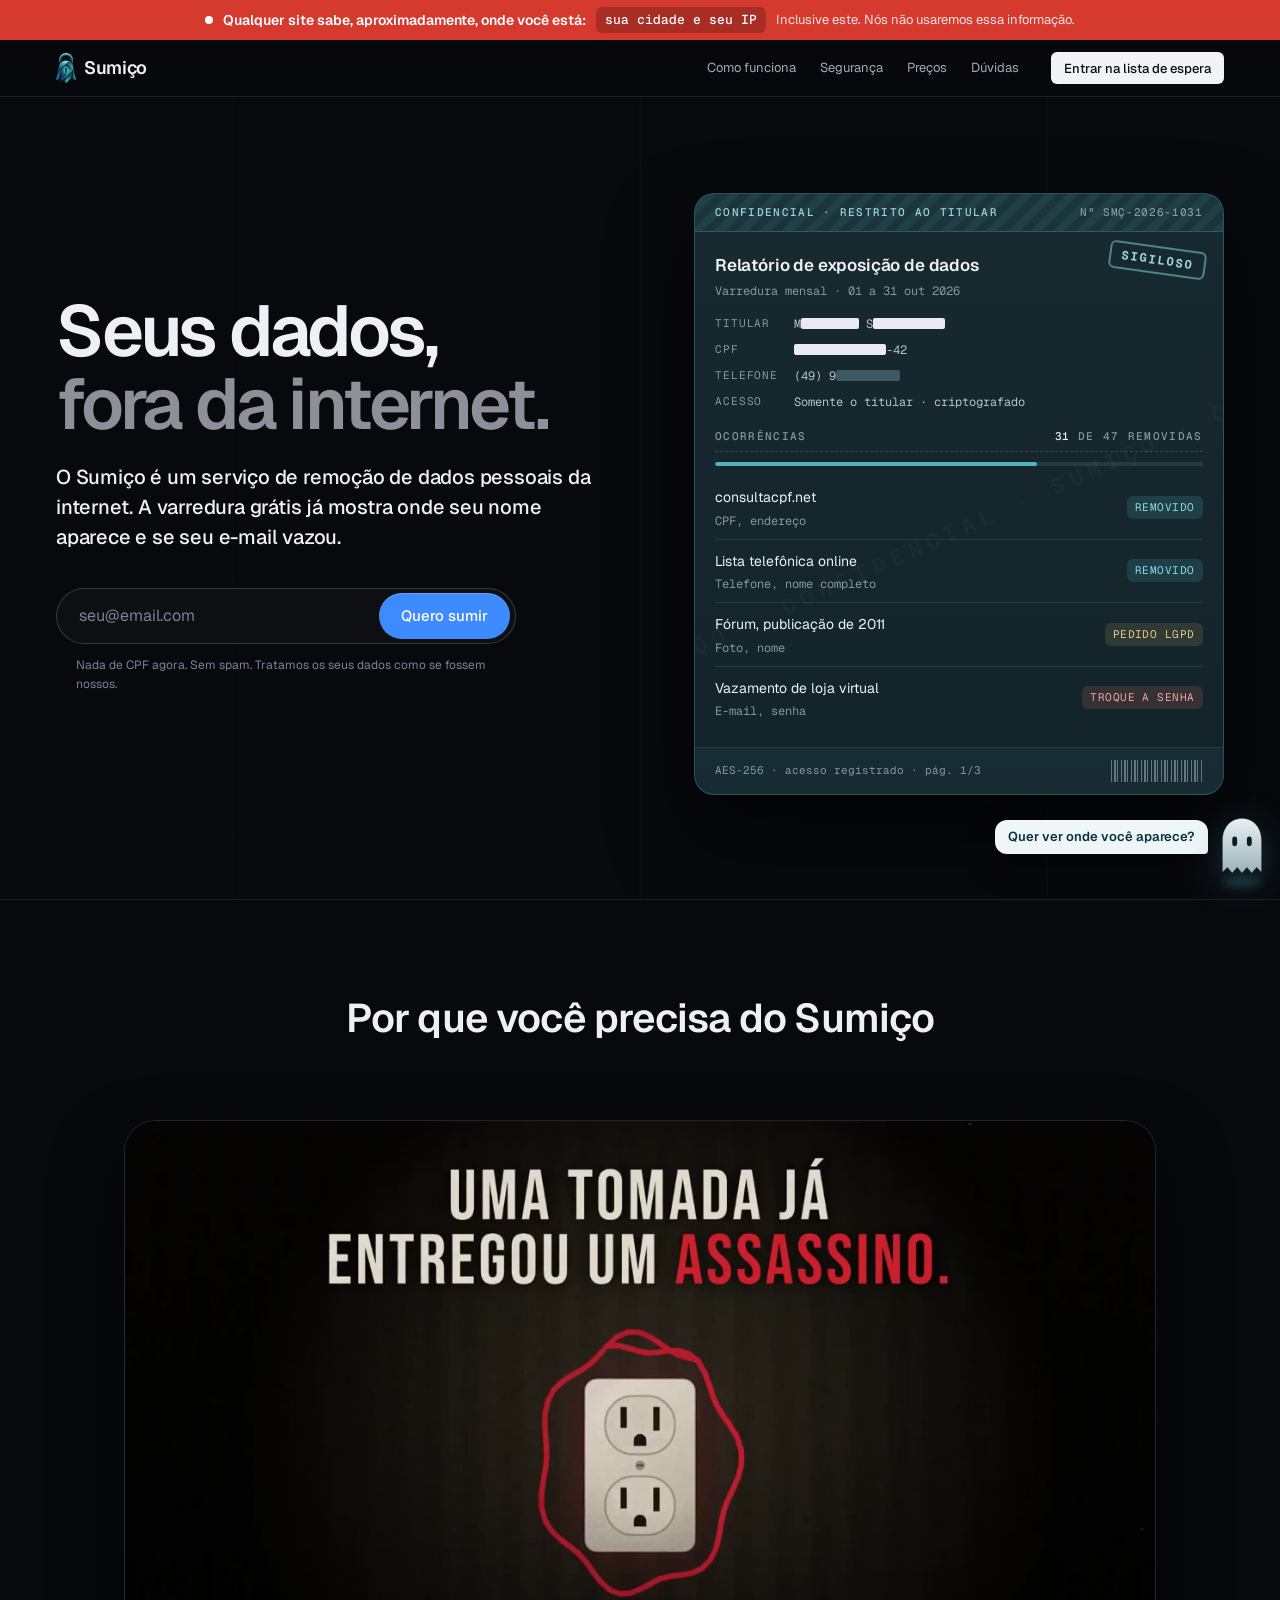
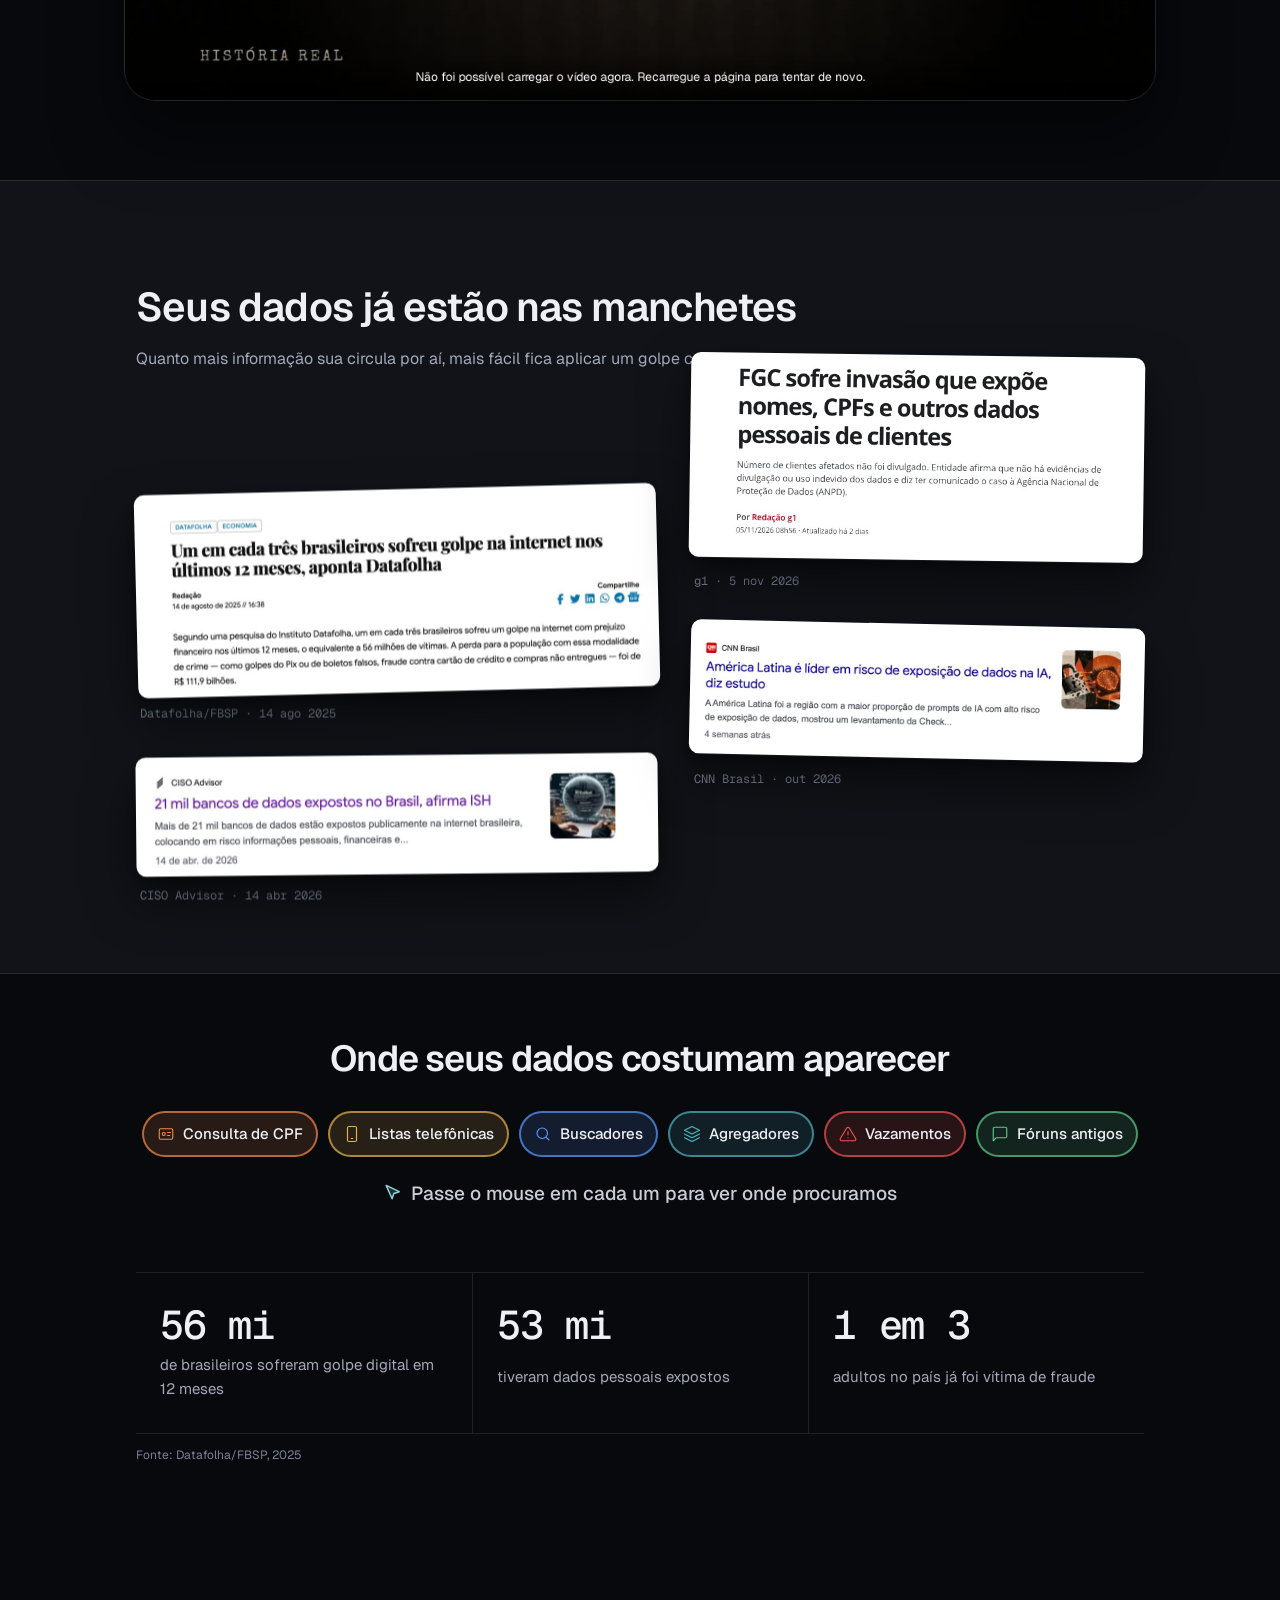
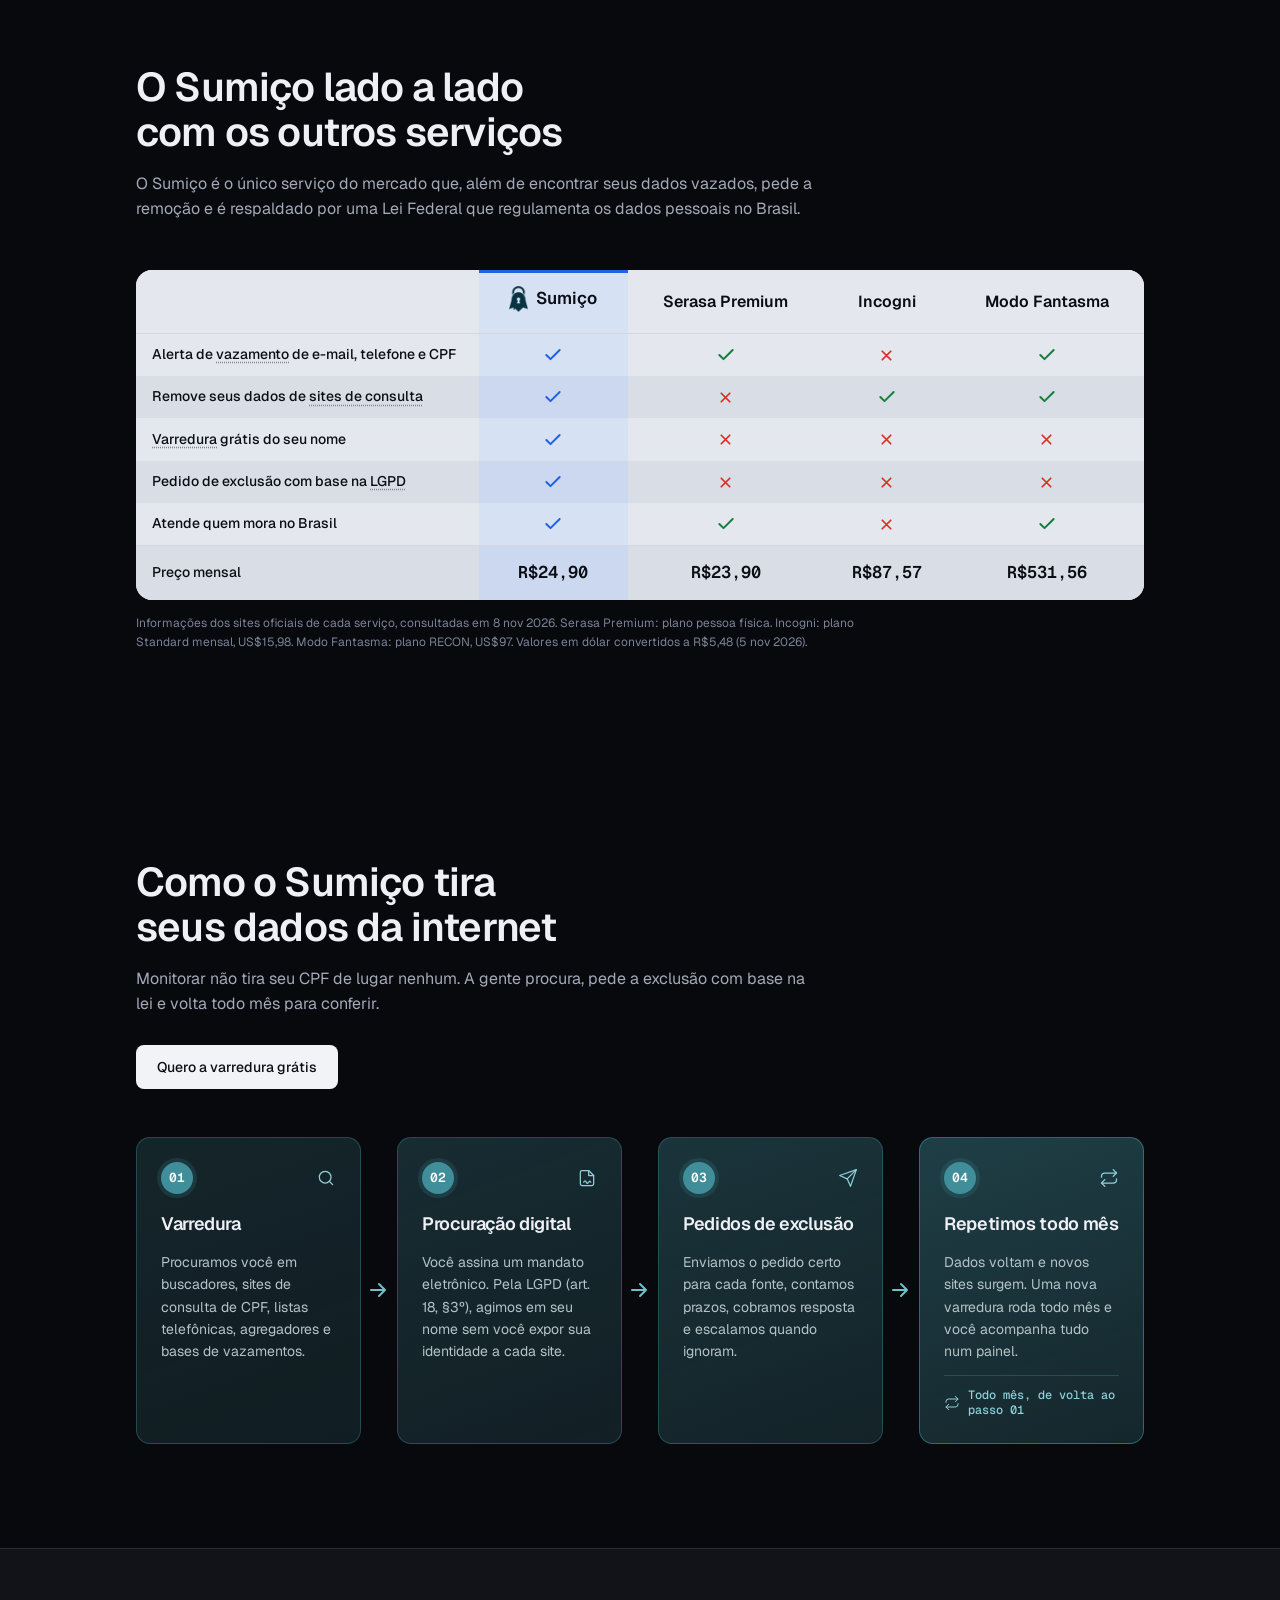
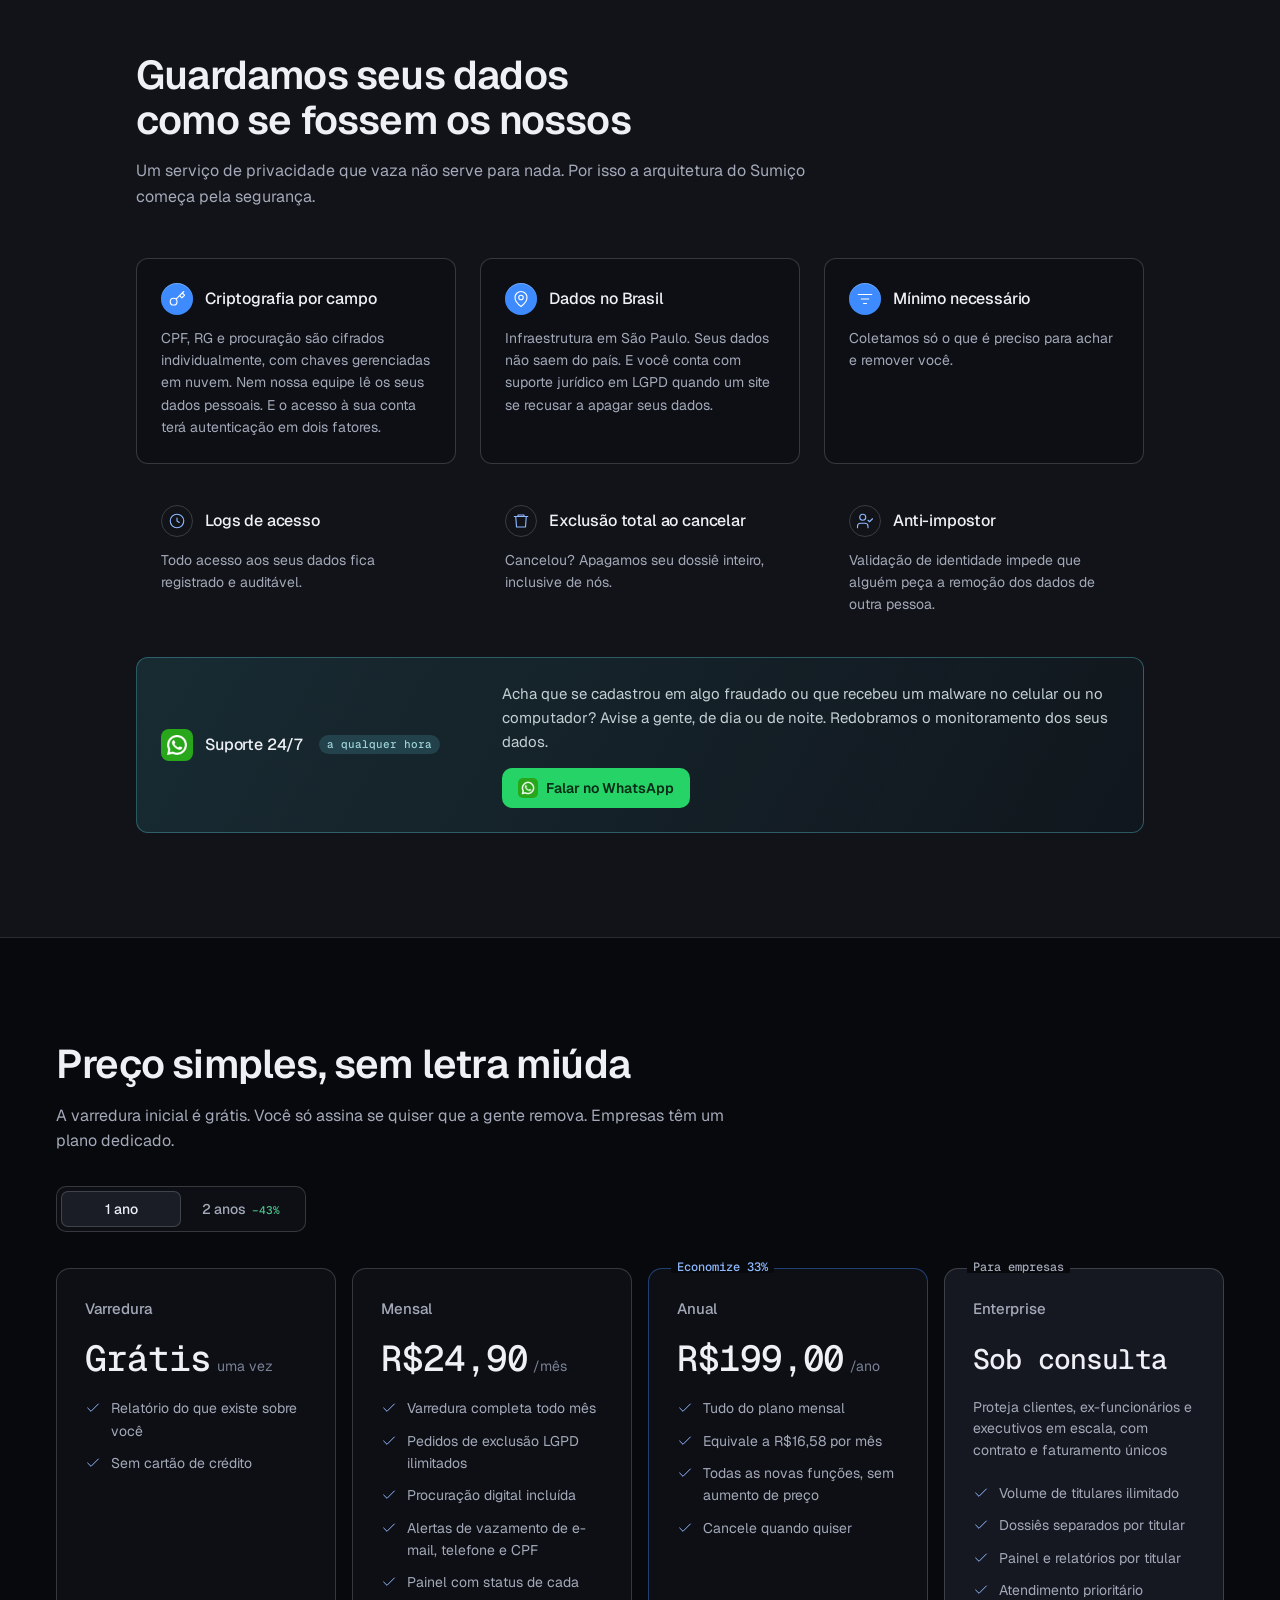
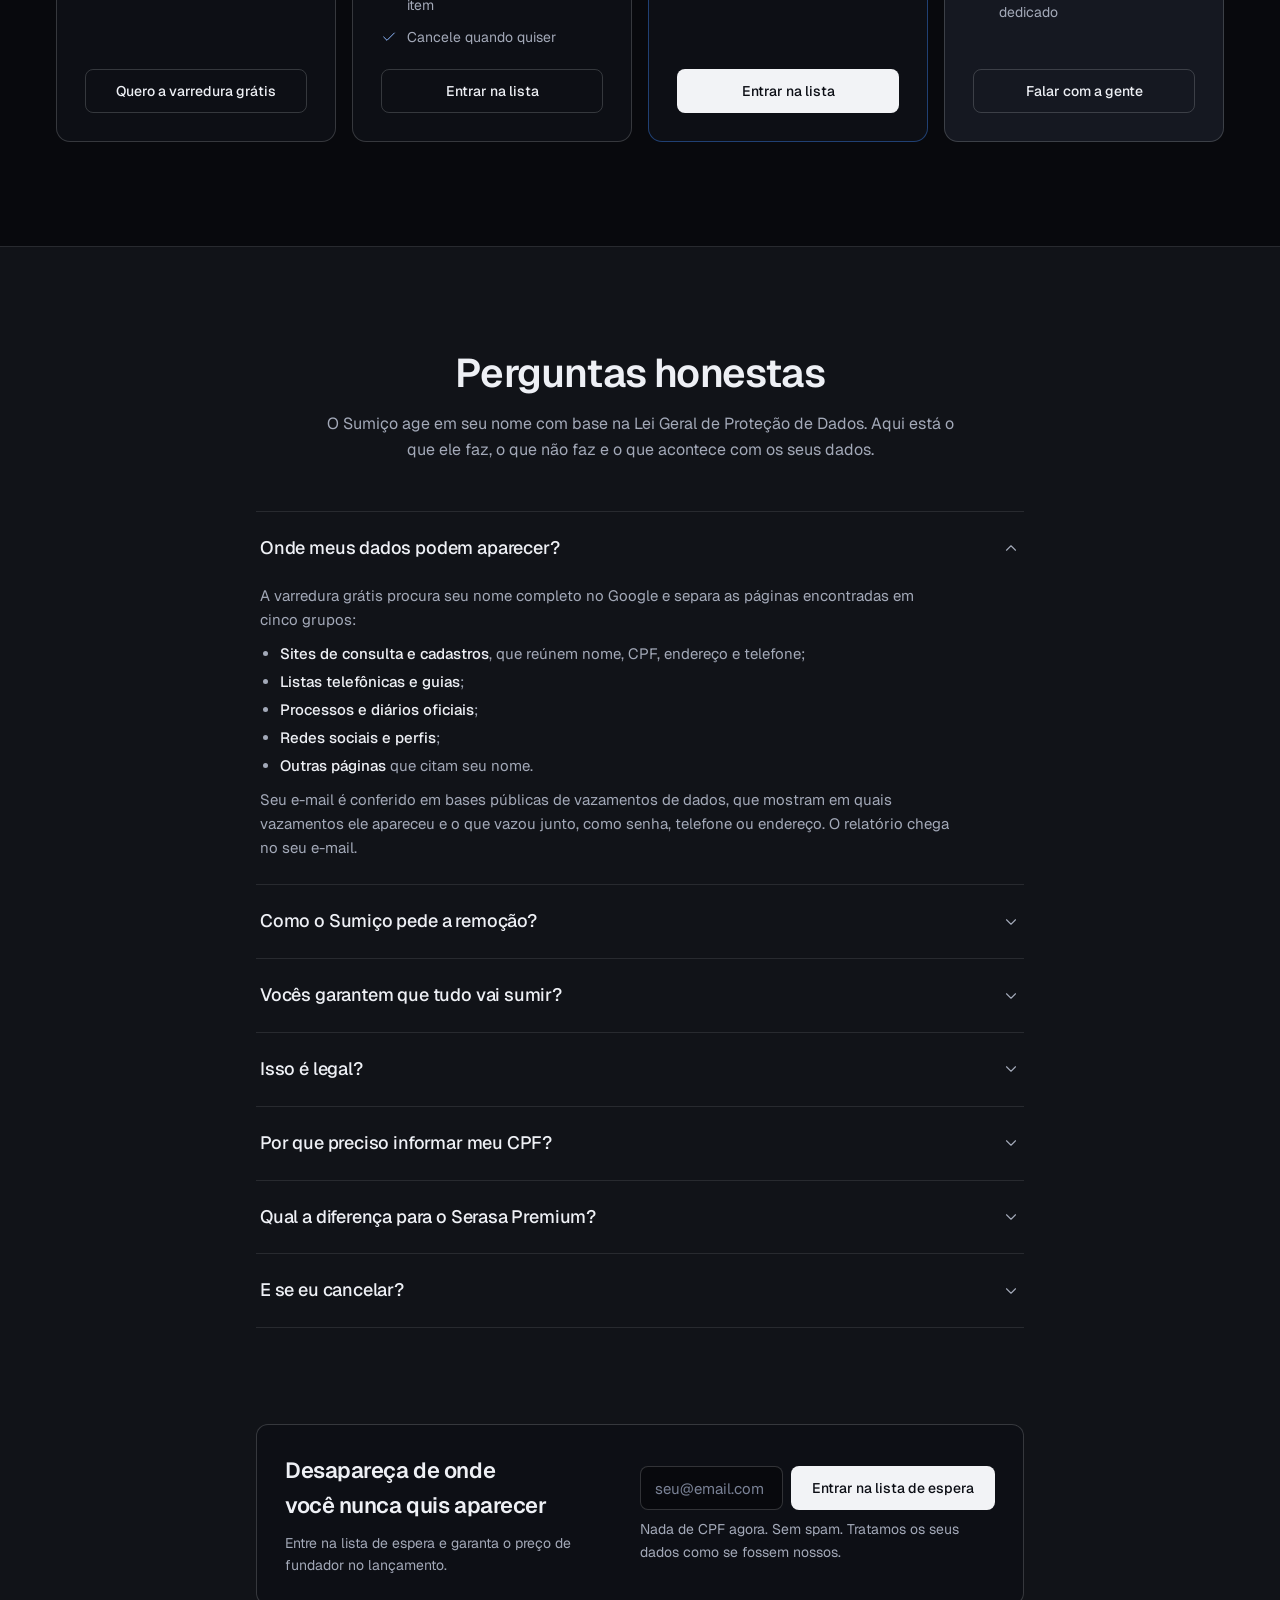
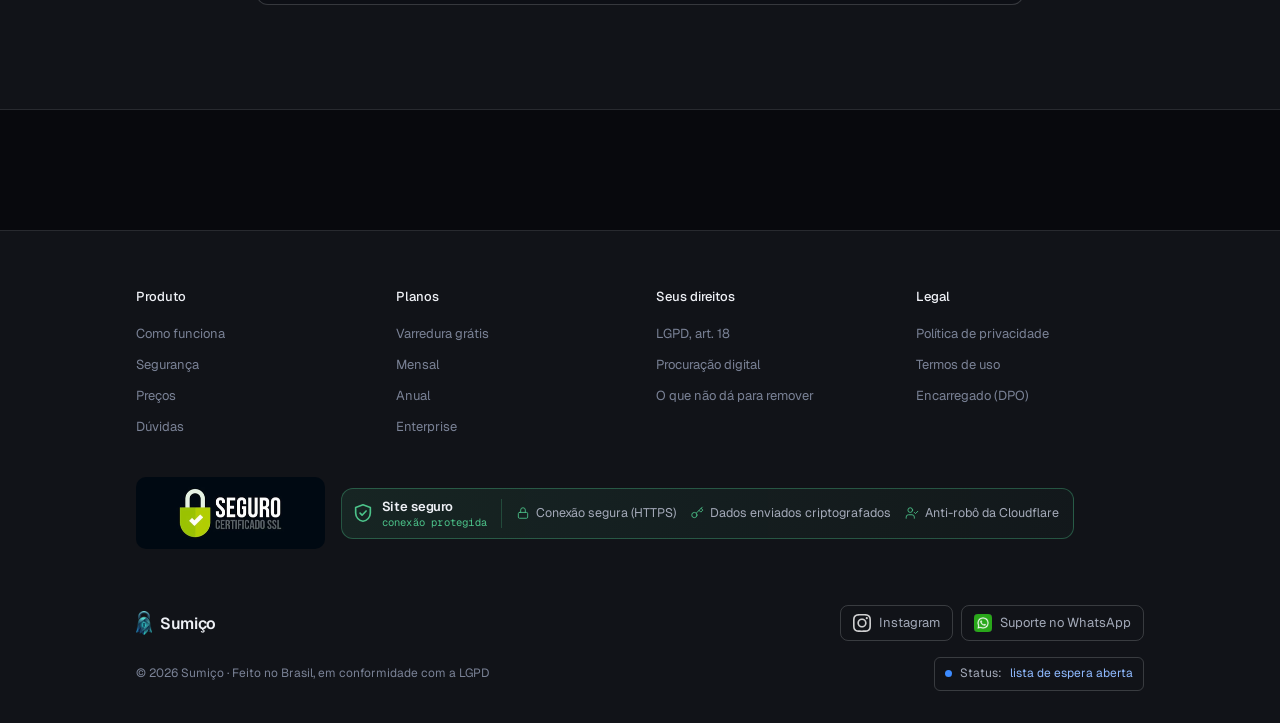
==== index.html @ e8af2f8f "Caixas das categorias abrem para baixo sem espaço acima; dica maior; novo texto do comparativo; ofer" ====
<!doctype html>
<html lang="pt-BR">
<meta charset="utf-8">
<meta name="viewport" content="width=device-width, initial-scale=1, viewport-fit=cover">
<title>Sumiço | Remoção de dados pessoais da internet</title>
<meta name="claude:viewport-fit-sides" content="cover">
<meta name="description" content="Varredura grátis: veja em quais sites seu nome aparece e se seu e-mail está em vazamentos de dados. O Sumiço remove dados pessoais da internet com base na LGPD.">
<link rel="canonical" href="https://www.xn--sumio-1ra.com.br/">
<meta name="robots" content="index, follow">
<meta property="og:type" content="website">
<meta property="og:locale" content="pt_BR">
<meta property="og:site_name" content="Sumiço">
<meta property="og:url" content="https://www.xn--sumio-1ra.com.br/">
<meta property="og:title" content="Sumiço | Remoção de dados pessoais da internet">
<meta property="og:description" content="Varredura grátis: veja em quais sites seu nome aparece e se seu e-mail está em vazamentos de dados. O Sumiço remove dados pessoais da internet com base na LGPD.">
<meta property="og:image" content="https://www.xn--sumio-1ra.com.br/og-image.png">
<meta name="twitter:card" content="summary">
<link rel="icon" type="image/png" sizes="32x32" href="[data-uri]">
<link rel="icon" type="image/png" sizes="64x64" href="[data-uri]">
<link rel="apple-touch-icon" href="[data-uri]">
<link rel="preconnect" href="https://fonts.googleapis.com">
<link rel="preconnect" href="https://fonts.gstatic.com" crossorigin>
<link rel="stylesheet" href="https://fonts.googleapis.com/css2?family=Geist:wght@400;500;600&family=Geist+Mono:wght@400;500&display=swap">
<style>
/* Layout: página escura e centrada no ritmo da página de segurança de referência — hero com escudo, faixa de fontes, grade de cards, faixa cinza, FAQ, caixa de contato, rodapé em colunas */
:root {
  color-scheme: dark;
  --bg: #08090d;
  --band: #111318;
  --surface: #0d0f15;
  --raised: #1a1d26;
  --line: rgba(238, 240, 245, .10);
  --line-strong: rgba(238, 240, 245, .18);
  --fg: #eef0f5;
  --fg-2: #a3a9b8;
  --fg-3: #7a8296;
  --accent: #3d8bff;
  --accent-deep: #1f63e0;
  --accent-ink: #8fbaff;
  --ok: #4cc38a;
  --warn: #e0a64b;
  --btn: #f2f3f6;
  --btn-ink: #0b0d14;
  --sans: "Geist", ui-sans-serif, system-ui, -apple-system, "Segoe UI", sans-serif;
  --mono: "Geist Mono", ui-monospace, "SFMono-Regular", Menlo, monospace;
  --ease: cubic-bezier(.2, .7, .2, 1);
}
*, *::before, *::after { box-sizing: border-box }
html { scroll-behavior: smooth; scroll-padding-top: 112px }
@media (prefers-reduced-motion: reduce) { html { scroll-behavior: auto } }
body {
  margin: 0; background: var(--bg); color: var(--fg);
  font-family: var(--sans); font-size: 15px; line-height: 1.6;
  -webkit-font-smoothing: antialiased;
}
body::before { content: ""; position: fixed; inset: 0 0 auto; height: env(safe-area-inset-top, 0px); z-index: 30; background: var(--bg) }
a { color: inherit; text-decoration: none }
h1, h2, h3 { margin: 0; font-weight: 600; letter-spacing: -.02em; text-wrap: balance }
p { margin: 0 }
.wrap { max-width: 1040px; margin: 0 auto; padding-left: max(16px, env(safe-area-inset-left, 0px)); padding-right: max(16px, env(safe-area-inset-right, 0px)) }
.narrow { max-width: 800px }
.mono { font-family: var(--mono); font-variant-numeric: tabular-nums }
:focus-visible { outline: 2px solid var(--accent); outline-offset: 2px; border-radius: 6px }

/* Botões */
.btn {
  display: inline-flex; align-items: center; justify-content: center; gap: 8px;
  height: 44px; padding: 0 20px; border-radius: 8px; border: 1px solid transparent;
  font: 500 14px/1 var(--sans); cursor: pointer;
  transition: background-color .15s var(--ease), border-color .15s var(--ease), transform .1s var(--ease);
}
.btn:active { transform: scale(.98) }
.btn-primary { background: var(--btn); color: var(--btn-ink) }
.btn-primary:hover { background: #ffffff }
.btn-ghost { background: transparent; color: var(--fg); border-color: var(--line-strong) }
.btn-ghost:hover { background: var(--raised) }
.btn-sm { height: 32px; padding: 0 12px; font-size: 13px; border-radius: 6px }

/* Navegação */
.nav { position: sticky; top: env(safe-area-inset-top, 0px); z-index: 20; background: rgba(8, 9, 13, .82); backdrop-filter: blur(8px); -webkit-backdrop-filter: blur(8px); border-bottom: 1px solid var(--line) }
.nav .wrap { display: flex; align-items: center; height: 56px; gap: 24px }
.logo { display: inline-flex; align-items: center; gap: 8px; font-weight: 600; font-size: 18px; letter-spacing: -.02em }
.logo img { flex: none; display: block }
.nav-links { display: flex; gap: 24px; margin-left: auto; font-size: 13px; color: var(--fg-2) }
.nav-links a { transition: color .15s var(--ease) }
.nav-links a:hover { color: var(--fg) }
.nav .btn { margin-left: 8px }
@media (max-width: 720px) { .nav-links { display: none } .nav .btn { margin-left: auto } }

/* Hero */
.sr { position: absolute; width: 1px; height: 1px; overflow: hidden; clip: rect(0 0 0 0); white-space: nowrap }
.hero { position: relative; overflow: hidden; padding-block: 96px 104px; border-bottom: 1px solid var(--line) }
.hero-bg { position: absolute; inset: 0; pointer-events: none;
  background:
    linear-gradient(90deg, transparent calc(50% - .5px), rgba(238,240,245,.05) 50%, transparent calc(50% + .5px)),
    linear-gradient(90deg, transparent calc(20% - .5px), rgba(238,240,245,.035) 20%, transparent calc(20% + .5px)),
    linear-gradient(90deg, transparent calc(80% - .5px), rgba(238,240,245,.035) 80%, transparent calc(80% + .5px)) }
.hero-grid { position: relative; max-width: 1200px; display: grid; grid-template-columns: 1.1fr 1fr; gap: 56px; align-items: center }
@media (max-width: 960px) { .hero-grid { grid-template-columns: 1fr; gap: 56px } .hero { padding-block: 56px 72px } }
.hero h1 { font-size: clamp(40px, 5.6vw, 84px); line-height: 1.02; letter-spacing: -.045em; font-weight: 600 }
.hero h1 span { color: #8e9099; white-space: nowrap }
.hero .what { max-width: 560px; margin-top: 22px; color: var(--fg); font-size: clamp(17px, 1.6vw, 20px); line-height: 1.5; font-weight: 500; letter-spacing: -.01em }
.hero .lede { max-width: 560px; margin-top: 14px; color: var(--fg-2); font-size: clamp(16px, 1.5vw, 19px); line-height: 1.6 }
.hero-form { margin-top: 36px; max-width: 460px }
.pill-field { display: flex; align-items: center; gap: 8px; height: 56px; padding: 5px 5px 5px 20px; border-radius: 28px; border: 1px solid var(--line-strong); background: #0e0f13; transition: border-color .15s var(--ease) }
.pill-field:focus-within { border-color: rgba(61, 139, 255, .6) }
.pill-field input { flex: 1; min-width: 0; height: 100%; background: transparent; border: 0; outline: none; color: var(--fg); font: 400 16px var(--sans) }
.pill-field input::placeholder { color: var(--fg-3) }
.pill-field button { flex: none; height: 46px; padding: 0 22px; border: 0; border-radius: 23px; background: var(--accent); color: #fff; font: 500 15px var(--sans); cursor: pointer; box-shadow: inset 0 1px 0 rgba(255,255,255,.2); transition: background-color .15s var(--ease), transform .1s var(--ease) }
.pill-field button:hover { background: #2f7cf0 }
.pill-field button:active { transform: scale(.98) }
.hero-form .form-note { margin-top: 12px; padding-left: 20px }
@media (prefers-reduced-motion: no-preference) {
  .hero .rise, .hero .scan { animation: rise .6s var(--ease) both }
  .hero .lede { animation-delay: .06s } .hero .hero-form { animation-delay: .12s } .hero .scan { animation-delay: .16s }
  @keyframes rise { from { opacity: .001; transform: translateY(8px) } }
}

/* Linha vermelha de exposição por IP, no topo do cabeçalho */
.locbar { display: flex; align-items: center; justify-content: center; flex-wrap: wrap; gap: 6px 10px; min-height: 40px; padding: 6px 16px; background: #d63a2f; color: #fff; font-size: 14px; line-height: 1.3; font-weight: 600; text-align: center }
.lb-dot { width: 8px; height: 8px; border-radius: 50%; background: #fff; box-shadow: 0 0 0 0 rgba(255, 255, 255, .6); flex: none }
.lb-chip, .lb-ip { display: inline-flex; align-items: center; min-height: 26px; padding: 2px 9px; border-radius: 6px; background: rgba(0, 0, 0, .22); font-size: 13px; font-weight: 500; letter-spacing: 0; white-space: nowrap }
.lb-ip:empty { display: none }
.lb-chip .caret { display: inline-block; width: 2px; height: .95em; margin-left: 2px; vertical-align: -.1em; background: #fff }
.lb-note { font-weight: 400; color: rgba(255, 255, 255, .85); font-size: 13px }
@media (prefers-reduced-motion: no-preference) {
  .lb-dot { animation: lbping 1.6s ease-out infinite }
  .locbar.found .lb-dot { animation: none }
  .lb-chip .caret { animation: blink 1s steps(1) infinite }
  @keyframes lbping { 0% { box-shadow: 0 0 0 0 rgba(255, 255, 255, .6) } 100% { box-shadow: 0 0 0 8px rgba(255, 255, 255, 0) } }
  @keyframes blink { 50% { opacity: 0 } }
}
@media (max-width: 760px) { .lb-note { display: none } }
@media (max-width: 480px) { .locbar { font-size: 13px; gap: 4px 8px } .lb-ip { display: none } }

/* Selo de segurança */
.trust { display: grid; grid-template-columns: auto 1fr; align-items: center; gap: 8px 14px; padding: 10px 14px 10px 10px; border: 1px solid rgba(76, 195, 138, .35); border-radius: 12px; background: linear-gradient(90deg, rgba(76, 195, 138, .10), rgba(76, 195, 138, .03)); font-size: 12.5px; color: var(--fg-2); line-height: 1.3 }
.trust-badge { display: inline-flex; align-items: center; gap: 8px; padding-right: 14px; border-right: 1px solid rgba(76, 195, 138, .25); color: var(--fg); font-weight: 600; font-size: 13px; letter-spacing: -.01em }
.trust-badge .ico { width: 22px; height: 22px; color: var(--ok); stroke-width: 1.8 }
.trust-badge small { display: block; font: 400 10.5px/1.2 var(--mono); color: var(--ok); letter-spacing: .02em }
.trust-items { display: flex; flex-wrap: wrap; gap: 6px 14px; min-width: 0 }
.trust-item { display: inline-flex; align-items: center; gap: 6px; white-space: nowrap }
.trust-item .ico { width: 14px; height: 14px; color: var(--ok) }
.dlg-form .trust { margin-top: 2px }
.foot-trust { margin-top: 40px; display: flex; flex-wrap: wrap; align-items: center; gap: 16px }
.foot-trust .seal { display: block; height: 72px; width: auto; border-radius: 10px }
.foot-trust .trust { display: inline-grid; max-width: 100% }
@media (max-width: 560px) { .trust { grid-template-columns: 1fr } .trust-items { gap: 6px 12px } .trust-badge { border-right: 0; padding-right: 0; padding-bottom: 8px; border-bottom: 1px solid rgba(76, 195, 138, .2) } }

/* Card da varredura: dossiê confidencial */
.scan { --line: rgba(150, 200, 208, .12); --line-strong: rgba(150, 200, 208, .22); --fg-2: #b4c3c7; --fg-3: #84999e; position: relative; overflow: hidden; background: linear-gradient(180deg, #172a30, #13232a); border: 1px solid rgba(64, 142, 154, .45); border-radius: 20px; padding: 0; box-shadow: 0 0 0 1px rgba(0,0,0,.4), 0 40px 80px rgba(0, 0, 0, .55); font-size: 14px }
.scan::before { content: "SUMIÇO · CONFIDENCIAL · SUMIÇO · CONFIDENCIAL · SUMIÇO · CONFIDENCIAL"; position: absolute; left: -20%; top: 54%; width: 140%; transform: rotate(-24deg); font: 600 22px/1 var(--mono); letter-spacing: .3em; color: rgba(150, 200, 208, .045); white-space: nowrap; pointer-events: none }
.dos-bar { display: flex; justify-content: space-between; align-items: center; gap: 12px; padding: 12px 20px; background: repeating-linear-gradient(-45deg, rgba(64,142,154,.22) 0 8px, rgba(64,142,154,.10) 8px 16px); border-bottom: 1px solid rgba(64,142,154,.4); font: 500 11px/1.2 var(--mono); letter-spacing: .12em; text-transform: uppercase; color: #9fd3da }
.dos-bar span:last-child { color: var(--fg-3); letter-spacing: .06em }
.dos-body { position: relative; padding: 20px 20px 18px }
.stamp { position: absolute; top: 14px; right: 16px; padding: 6px 10px; border: 2px solid rgba(120, 190, 200, .6); border-radius: 6px; font: 700 12px/1 var(--mono); letter-spacing: .18em; color: #9fd3da; transform: rotate(8deg); pointer-events: none }
.dos-title { font-size: 17px; font-weight: 600; letter-spacing: -.01em; color: var(--fg) }
.dos-title small { display: block; margin-top: 4px; font: 400 12px var(--mono); color: var(--fg-3); letter-spacing: 0 }
.ficha { margin: 16px 0 0; display: grid; grid-template-columns: auto 1fr; gap: 8px 16px; font: 12px/1.5 var(--mono) }
.ficha dt { color: var(--fg-3); text-transform: uppercase; letter-spacing: .08em; font-size: 11px }
.ficha dd { margin: 0; color: var(--fg-2); min-width: 0 }
.red { display: inline-block; height: .95em; vertical-align: -.12em; border-radius: 2px; background: #e9ebf0; transform-origin: left }
.red.dim { background: #3c5961 }
.dos-sec { margin-top: 18px; display: flex; justify-content: space-between; align-items: baseline; gap: 12px; padding-bottom: 8px; border-bottom: 1px dashed var(--line-strong); font: 500 11px var(--mono); letter-spacing: .12em; text-transform: uppercase; color: var(--fg-3) }
.dos-sec b { color: var(--fg); font-weight: 500; letter-spacing: 0 }
.meter { height: 4px; background: rgba(150,200,208,.12); border-radius: 2px; overflow: hidden; margin-top: 10px }
.meter i { display: block; height: 100%; width: 66%; background: #4fb3c0; border-radius: 2px }
.occ { list-style: none; margin: 10px 0 0; padding: 0 }
.occ li { display: grid; grid-template-columns: 1fr auto; gap: 4px 12px; align-items: center; padding: 10px 0; border-bottom: 1px solid var(--line) }
.occ li:last-child { border-bottom: 0 }
.occ .src { color: var(--fg); font-size: 14px; min-width: 0; overflow-wrap: anywhere }
.occ .exp { grid-column: 1; font: 12px var(--mono); color: var(--fg-3) }
.status { grid-row: 1 / span 2; grid-column: 2; font: 400 11px/1 var(--mono); padding: 6px 8px; border-radius: 6px; white-space: nowrap; text-transform: uppercase; letter-spacing: .04em }
.st-ok { color: var(--ok); background: rgba(76, 195, 138, .14) }
.st-sent { color: var(--warn); background: rgba(224, 166, 75, .15) }
.st-bad { color: #ef6b6f; background: rgba(229, 72, 77, .16) }
.scan-foot { display: flex; justify-content: space-between; align-items: center; gap: 12px; padding: 12px 20px; border-top: 1px solid var(--line); background: rgba(64,142,154,.08); font: 11px/1.4 var(--mono); color: var(--fg-3) }
.scan-foot span { min-width: 0; overflow-wrap: anywhere }
.barcode { flex: none; width: 92px; height: 22px; opacity: .5; background: repeating-linear-gradient(90deg, var(--fg-2) 0 1px, transparent 1px 3px, var(--fg-2) 3px 5px, transparent 5px 6px, var(--fg-2) 6px 7px, transparent 7px 10px) }
@media (prefers-reduced-motion: no-preference) {
  .hero .scan .red { animation: redact .5s cubic-bezier(.23, 1, .32, 1) both; animation-delay: .7s }
  .hero .scan .ficha dd:nth-of-type(2) .red { animation-delay: .8s }
  @keyframes redact { from { transform: scaleX(.05) } }
}
.dos-title { padding-right: 104px }
.scan .st-ok { color: #8fd6df; background: rgba(64, 142, 154, .24) }
.scan .st-sent { color: #e3c98e; background: rgba(214, 180, 110, .14) }
.scan .st-bad { color: #f0a49b; background: rgba(224, 120, 108, .16) }
@media (max-width: 460px) { .dos-body { padding: 18px 16px 16px } .dos-bar, .scan-foot { padding-inline: 16px } .dos-bar span:last-child { display: none } .stamp { top: 12px; right: 10px; font-size: 10px } .dos-title { padding-right: 86px } .barcode { display: none } }

/* Vídeo */
.film { padding-block: 96px 32px }
.film .sec-head { margin-bottom: 32px }
.player { position: relative; max-width: 1200px; margin: 0 auto; aspect-ratio: 16 / 9; border-radius: 20px; overflow: hidden; background: #000; border: 1px solid var(--line-strong); box-shadow: 0 40px 80px rgba(0, 0, 0, .55); cursor: pointer }
.player video { display: block; width: 100%; height: 100%; object-fit: cover; background: #000 }
.player.sound { cursor: default }
.player.sound video { object-fit: contain }
.mute-tag { position: absolute; left: 20px; bottom: 20px; display: inline-flex; align-items: center; gap: 10px; padding: 10px 16px 10px 12px; border-radius: 999px; border: 1px solid rgba(255, 255, 255, .18); background: rgba(8, 9, 13, .72); backdrop-filter: blur(8px); -webkit-backdrop-filter: blur(8px); color: #fff; font: 500 14px/1.2 var(--sans); transition: background-color .15s var(--ease), transform .1s var(--ease) }
.mute-tag svg { width: 20px; height: 20px; flex: none }
.mute-tag small { display: block; font: 400 12px/1.3 var(--sans); color: rgba(255, 255, 255, .7) }
.player:hover .mute-tag { background: rgba(8, 9, 13, .88) }
.player:active .mute-tag { transform: scale(.98) }
.player.sound .mute-tag { display: none }
.big-play { position: absolute; inset: 0; margin: auto; width: 88px; height: 88px; border-radius: 50%; display: grid; place-items: center; background: rgba(255, 255, 255, .92); color: #0b0d14; box-shadow: 0 12px 32px rgba(0, 0, 0, .4); opacity: 0; transform: scale(.94); transition: opacity .2s var(--ease), transform .2s var(--ease); pointer-events: none }
.big-play svg { width: 32px; height: 32px; margin-left: 4px }
.player:hover .big-play, .player.idle .big-play { opacity: 1; transform: none }
.player.sound .big-play { display: none }
.player-empty { position: absolute; inset: auto 0 0; display: none; padding: 16px 20px; text-align: center; color: #fff; font-size: 14px; background: linear-gradient(transparent, rgba(0,0,0,.8)) }
.player.missing .player-empty { display: grid }
.player.missing .mute-tag, .player.missing .big-play { display: none }
@media (max-width: 560px) { .player { border-radius: 14px } .mute-tag { left: 12px; bottom: 12px; padding: 8px 12px 8px 10px; font-size: 13px } .mute-tag small { display: none } .big-play { width: 64px; height: 64px } .big-play svg { width: 24px; height: 24px } }

/* Faixa de fontes (no lugar dos logos) */
.sources { padding-block: 64px 64px; text-align: center }
.eyebrow { font-size: clamp(26px, 3vw, 36px); line-height: 1.15; font-weight: 600; letter-spacing: -.03em; color: var(--fg) }
.wh-hint .h-touch { display: none }
@media (hover: none) { .wh-hint .h-mouse { display: none } .wh-hint .h-touch { display: inline } }
.wh-hint { margin-top: 24px; text-align: center; font-size: 19px; line-height: 1.4; font-weight: 500; color: #c9cdd6; letter-spacing: -.005em }
.wh-hint .ico { display: inline-block; vertical-align: -2px; margin-right: 9px; width: 19px; height: 19px; color: #8fd6df; fill: rgba(143, 214, 223, .18); stroke-width: 1.8 }
.source-row { position: relative; display: flex; flex-wrap: wrap; justify-content: center; gap: 10px; margin-top: 32px; color: var(--fg); font-size: 15px; font-weight: 500; letter-spacing: -.01em }
.wh { position: relative }
.wh:nth-child(1) { --c: 242, 137, 74 }
.wh:nth-child(2) { --c: 230, 178, 79 }
.wh:nth-child(3) { --c: 91, 155, 255 }
.wh:nth-child(4) { --c: 79, 179, 192 }
.wh:nth-child(5) { --c: 239, 84, 84 }
.wh:nth-child(6) { --c: 92, 201, 138 }
.wh-btn { display: inline-flex; align-items: center; gap: 8px; height: 46px; padding: 0 13px; border-radius: 23px; border: 2px solid rgba(var(--c), .7); background: rgba(var(--c), .14); color: var(--fg); font: inherit; cursor: pointer; transition: border-color .15s var(--ease), background-color .15s var(--ease), transform .15s var(--ease), box-shadow .15s var(--ease) }
.wh-btn svg { color: rgb(var(--c)) }
.wh:hover .wh-btn, .wh-btn:focus-visible, .wh.open .wh-btn { border-color: rgb(var(--c)); background: rgba(var(--c), .26); box-shadow: 0 0 0 4px rgba(var(--c), .14), 0 8px 24px rgba(var(--c), .18); transform: translateY(-2px) }
.wh-btn:active { transform: translateY(0) scale(.98) }
.wh-pop li::before { background: rgb(var(--c)) !important }
.wh-pop { border-color: rgba(var(--c), .5) !important }
@media (prefers-reduced-motion: no-preference) {
  /* um brilho passa de balão em balão, convidando o mouse; para quando alguém abre um */
  .wh-btn { animation: whcall 7.2s ease-in-out infinite }
  .wh:nth-child(2) .wh-btn { animation-delay: 1.2s } .wh:nth-child(3) .wh-btn { animation-delay: 2.4s }
  .wh:nth-child(4) .wh-btn { animation-delay: 3.6s } .wh:nth-child(5) .wh-btn { animation-delay: 4.8s }
  .wh:nth-child(6) .wh-btn { animation-delay: 6s }
  .source-row:hover .wh-btn, .source-row.used .wh-btn { animation: none }
  @keyframes whcall { 0%, 14%, 100% { box-shadow: 0 0 0 0 rgba(var(--c), 0) } 5% { box-shadow: 0 0 0 6px rgba(var(--c), .28); background: rgba(var(--c), .28) } }
}
.wh-pop { position: absolute; z-index: 30; bottom: calc(100% + 10px); left: 50%; width: 290px; padding: 16px 18px; border-radius: 14px; border: 1px solid var(--line-strong); background: #12141b; box-shadow: 0 18px 40px rgba(0, 0, 0, .5); text-align: left; font-size: 14px; font-weight: 400; letter-spacing: 0; opacity: 0; visibility: hidden; transform: translate(-50%, 6px); transition: opacity .16s var(--ease), transform .16s var(--ease), visibility 0s linear .16s; pointer-events: none }
.wh:hover .wh-pop, .wh-btn:focus-visible + .wh-pop, .wh.open .wh-pop { opacity: 1; visibility: visible; transform: translate(-50%, 0); transition-delay: 0s; pointer-events: auto }
.wh:first-child .wh-pop { left: 0; transform: translate(0, 6px) }
.wh:first-child:hover .wh-pop, .wh:first-child .wh-btn:focus-visible + .wh-pop, .wh:first-child.open .wh-pop { transform: none }
.wh:last-child .wh-pop { left: auto; right: 0; transform: translate(0, 6px) }
.wh:last-child:hover .wh-pop, .wh:last-child .wh-btn:focus-visible + .wh-pop, .wh:last-child.open .wh-pop { transform: none }
.wh-pop-h { font: 500 12px/1.3 var(--mono); color: var(--fg-3); margin-bottom: 10px }
.wh-pop ul { display: grid; gap: 7px; margin: 0; padding: 0; list-style: none }
.wh-pop li { display: flex; align-items: center; gap: 8px; color: var(--fg) }
.wh-pop li::before { content: ""; width: 5px; height: 5px; border-radius: 50%; background: var(--accent); flex: none }
.wh-pop li.hid { font-family: var(--mono); color: var(--fg-2); filter: blur(4.5px); user-select: none }
.wh-pop li.hid::before { background: var(--fg-3) }
.wh-pop-f { margin-top: 12px; padding-top: 10px; border-top: 1px solid var(--line); font-size: 12px; line-height: 1.45; color: var(--fg-2) }
.wh-pop-f span { color: var(--fg); font-weight: 500 }
@media (max-width: 640px) {
  .wh { position: static }
  .wh-pop, .wh:first-child .wh-pop, .wh:last-child .wh-pop { top: calc(100% + 10px); bottom: auto; left: 0; right: 0; width: auto; transform: translateY(-6px) }
  .wh.open .wh-pop, .wh:first-child.open .wh-pop, .wh:last-child.open .wh-pop, .wh-btn:focus-visible + .wh-pop { transform: none }
  .wh:hover .wh-pop { opacity: 0; visibility: hidden }
  .wh.open:hover .wh-pop { opacity: 1; visibility: visible }
}
/* sem espaço acima (cabeçalho fixo ou topo da tela): a caixa abre para baixo */
.wh.down .wh-pop { top: calc(100% + 10px); bottom: auto }
.wh.down:not(:first-child):not(:last-child) .wh-pop { transform: translate(-50%, -6px) }
.wh.down:not(:first-child):not(:last-child):hover .wh-pop, .wh.down:not(:first-child):not(:last-child) .wh-btn:focus-visible + .wh-pop, .wh.down:not(:first-child):not(:last-child).open .wh-pop { transform: translate(-50%, 0) }
@media (prefers-reduced-motion: reduce) { .wh-pop { transition: none } }

/* Ícones */
.ico { width: 18px; height: 18px; stroke: currentColor; stroke-width: 1.5; fill: none; stroke-linecap: round; stroke-linejoin: round; flex: none }
.badge { width: 32px; height: 32px; border-radius: 50%; display: grid; place-items: center; flex: none }
.badge-solid { background: var(--accent); color: #fff; box-shadow: inset 0 1px 0 rgba(255, 255, 255, .25) }
.badge-line { border: 1px solid var(--line-strong); color: var(--accent-ink) }

/* Números */
.numbers { padding-block: 0 96px }
.stats { display: grid; grid-template-columns: repeat(3, 1fr); border-block: 1px solid var(--line) }
.stat { display: grid; gap: 8px; padding: 32px 24px; border-left: 1px solid var(--line) }
.stat:first-child { border-left: 0 }
.stat b { font: 500 40px/1 var(--mono); letter-spacing: -.03em; white-space: nowrap }
.stat span { color: var(--fg-2) }
.fonte { margin-top: 12px; font-size: 12px; color: var(--fg-3) }
@media (max-width: 720px) { .stats { grid-template-columns: 1fr } .stat { border-left: 0; border-top: 1px solid var(--line); padding: 24px 4px } .stat:first-child { border-top: 0 } }

/* Seções */
section.block { padding-block: 104px }
.band { background: var(--band); border-block: 1px solid var(--line) }
.sec-head { text-align: center; max-width: 640px; margin: 0 auto 48px }
.sec-head h2 { font-size: clamp(28px, 4.4vw, 40px); line-height: 1.12 }
.sec-head p { margin-top: 16px; color: var(--fg-2); font-size: 16px }
.sec-head .btn { margin-top: 28px }
.sec-head.left { text-align: left; margin-left: 0; max-width: 680px }

/* Manchetes como prints */
.clips { display: grid; grid-template-columns: 1.15fr 1fr; gap: 40px 32px; align-items: center; padding-block: 8px }
.clip-side { display: grid; gap: 32px }
.clip { margin: 0; display: grid; gap: 12px }
.paper { background: #fff; border-radius: 10px; padding: 6px; box-shadow: 0 1px 0 rgba(255,255,255,.06), 0 24px 48px rgba(0, 0, 0, .5), 0 4px 12px rgba(0, 0, 0, .35); overflow: hidden }
.paper img { display: block; width: 100%; height: auto; border-radius: 6px }
.clip figcaption { font-size: 12px; color: var(--fg-3); padding-left: 4px }
.clip-main .paper { transform: rotate(-1.4deg) }
.clip-a .paper { transform: rotate(1.2deg) }
.clip-b .paper { transform: rotate(-.6deg) }
.clip-c .paper { transform: rotate(.8deg) }
@media (max-width: 860px) {
  .clips { grid-template-columns: 1fr; gap: 32px }
  .clip .paper { transform: none }
}

/* Como funciona */
/* Passos em sequência: cada cartão um tom mais forte do azul-petróleo do símbolo, com setas entre eles */
.steps { display: grid; grid-template-columns: repeat(4, 1fr); gap: 36px }
@media (max-width: 960px) { .steps { grid-template-columns: repeat(2, 1fr) } }
@media (max-width: 560px) { .steps { grid-template-columns: 1fr } }
.step { --a: .10; position: relative; background: linear-gradient(160deg, rgba(64, 142, 154, var(--a)), rgba(64, 142, 154, calc(var(--a) * .35))), #0f191e; border: 1px solid rgba(64, 142, 154, .38); border-radius: 14px; padding: 24px; display: flex; flex-direction: column; gap: 12px }
.step:nth-child(2) { --a: .16 } .step:nth-child(3) { --a: .23 } .step:nth-child(4) { --a: .32; border-color: rgba(64, 142, 154, .6) }
.step .orb { display: flex; align-items: center; justify-content: space-between; color: #8fd0d9; margin-bottom: 4px }
.step .orb .ico { width: 20px; height: 20px; order: 2 }
.step .num { order: 1; display: grid; place-items: center; width: 32px; height: 32px; border-radius: 50%; background: #408e9a; color: #fff; font: 600 13px/1 var(--mono); box-shadow: 0 0 0 4px rgba(64, 142, 154, .18) }
.step h3 { font-size: 18px }
.step p { color: #b4c3c7; font-size: 14px }
.step:not(:last-child)::after { content: ""; position: absolute; z-index: 2; top: 50%; right: -30px; width: 24px; height: 24px; margin-top: -12px; background: url("data:image/svg+xml,%3Csvg xmlns='http://www.w3.org/2000/svg' viewBox='0 0 24 24' fill='none' stroke='%236fc0cb' stroke-width='2' stroke-linecap='round' stroke-linejoin='round'%3E%3Cpath d='M5 12h14M13 6l6 6-6 6'/%3E%3C/svg%3E") center / contain no-repeat }
.step .loop { margin-top: auto; padding-top: 12px; border-top: 1px solid rgba(64, 142, 154, .35); display: flex; align-items: center; gap: 8px; font: 500 12px/1.3 var(--mono); color: #8fd0d9 }
@media (max-width: 960px) and (min-width: 561px) { .step:nth-child(2)::after { display: none } }
@media (max-width: 560px) { .steps { gap: 40px } .step:not(:last-child)::after { top: auto; bottom: -34px; right: 50%; margin: 0 -12px 0 0; transform: rotate(90deg) } }

/* Segurança */
.sec-grid { display: grid; grid-template-columns: repeat(3, 1fr); gap: 16px 24px }
@media (max-width: 860px) { .sec-grid { grid-template-columns: repeat(2, 1fr) } }
@media (max-width: 560px) { .sec-grid { grid-template-columns: 1fr } }
.feat { padding: 24px; border-radius: 12px; border: 1px solid transparent }
.feat.boxed { border-color: var(--line-strong); background: var(--surface) }
.feat .t { display: flex; align-items: center; gap: 12px; margin-bottom: 12px }
.feat h3 { font-size: 16px; font-weight: 500; letter-spacing: -.01em }
.feat p { color: var(--fg-2); font-size: 14px }
.feat.support { grid-column: 1 / -1; display: grid; grid-template-columns: minmax(240px, 1fr) 2fr; align-items: center; gap: 12px 32px; border-color: rgba(64, 142, 154, .55); background: linear-gradient(120deg, rgba(64, 142, 154, .22), rgba(64, 142, 154, .06)), var(--surface) }
.feat.support .t { margin-bottom: 0 }
.feat.support .wa-ico { width: 32px; height: 32px; border-radius: 8px; flex: none }
.feat.support p { color: #c3d0d3; font-size: 15px }
.tag-247 { margin-left: 4px; padding: 3px 8px; border-radius: 999px; background: rgba(64, 142, 154, .28); color: #9fd3da; font: 500 11px/1.2 var(--mono); white-space: nowrap }
@media (max-width: 760px) { .feat.support { grid-template-columns: 1fr } }
.sup-body { display: grid; gap: 14px; justify-items: start }
.wa-btn { display: inline-flex; align-items: center; gap: 8px; height: 40px; padding: 0 16px; border-radius: 10px; background: #25d366; color: #062b16; font: 600 14px/1 var(--sans, inherit); text-decoration: none; transition: transform .15s, background .15s }
.wa-btn:hover { background: #3ee07a; transform: translateY(-1px) }
.wa-btn img { width: 20px; height: 20px; border-radius: 5px }

/* Preços */
.plans { display: grid; grid-template-columns: repeat(4, 1fr); gap: 16px; align-items: stretch }
@media (max-width: 1080px) { .plans { grid-template-columns: repeat(2, 1fr) } }
@media (max-width: 620px) { .plans { grid-template-columns: 1fr } }
.plan { border: 1px solid var(--line-strong); border-radius: 14px; padding: 28px; background: var(--surface); display: flex; flex-direction: column; gap: 20px; position: relative }
.plan.featured { border-color: rgba(61, 139, 255, .4) }
.plan .tag { position: absolute; top: -8px; left: 22px; font: 500 12px/1 var(--mono); padding: 0 6px; background: var(--bg); color: var(--accent-ink) }
.plan h3 { font-size: 15px; font-weight: 500; color: var(--fg-2); letter-spacing: 0 }
.price { display: flex; align-items: baseline; gap: 6px }
.price b { font: 500 36px/1 var(--mono); letter-spacing: -.03em }
.price span { color: var(--fg-3); font-size: 14px }
.plan ul { list-style: none; margin: 0; padding: 0; display: grid; gap: 10px; font-size: 14px; color: var(--fg-2) }
.plan li { display: grid; grid-template-columns: 16px 1fr; gap: 10px; align-items: start }
.plan li svg { width: 16px; height: 16px; margin-top: 3px; color: var(--accent-ink) }
.plan .btn { margin-top: auto; width: 100% }
.plan.ent { background: #151821; border-color: var(--line-strong) }
.plan.ent .tag { color: var(--fg-2) }
.plan.ent .lead { color: var(--fg-2); font-size: 14px; line-height: 1.55 }
.price b.consult { font-size: 28px; line-height: 36px }
.plan.ent .quote { display: grid; grid-template-columns: 18px 1fr; gap: 10px; font-size: 13px; color: var(--fg-2) }
.plan.ent .quote svg { color: var(--fg-2); margin-top: 2px }
.plan.ent .quote b { display: block; color: var(--fg); font-weight: 500; font-size: 14px }
.term { display: flex; justify-content: flex-start; margin: -16px 0 36px }
.term-seg { position: relative; display: inline-grid; grid-template-columns: 1fr 1fr; padding: 4px; border-radius: 10px; border: 1px solid var(--line-strong); background: var(--surface) }
.term-seg button { position: relative; z-index: 1; min-width: 120px; height: 36px; padding: 0 14px; border: 0; border-radius: 7px; background: none; color: var(--fg-2); font: 500 14px/1 var(--sans); cursor: pointer; transition: color .2s ease }
.term-seg button[aria-checked="true"] { color: var(--fg) }
.term-seg button small { margin-left: 6px; font: 500 11px/1 var(--mono); color: var(--ok) }
.term-seg .thumb { position: absolute; z-index: 0; top: 4px; left: 4px; width: calc(50% - 4px); height: 36px; border-radius: 7px; background: var(--raised); box-shadow: inset 0 0 0 1px var(--line-strong); transition: transform .3s cubic-bezier(.32, .72, 0, 1) }
.term-seg[data-v="2"] .thumb { transform: translateX(100%) }
.swap { transition: opacity .2s ease, filter .2s ease }
.swap.out { opacity: 0; filter: blur(2px) }
@media (prefers-reduced-motion: reduce) { .term-seg .thumb, .swap { transition: none } }
/* Condição Pré-Black Friday: faixas cruzadas e cronômetro */
#precos { overflow-x: clip }
.bf { position: relative; display: grid; place-items: center; min-height: 230px; margin: 8px 0 40px }
.bf-tapes { position: absolute; inset: 0; left: 50%; width: 100vw; transform: translateX(-50%); pointer-events: none }
.tape { position: absolute; left: -10vw; width: 120vw; top: 50%; height: 34px; margin-top: -17px; display: flex; align-items: center; overflow: hidden; background: #f2c230; border-block: 2px solid #111; box-shadow: 0 6px 18px rgba(0, 0, 0, .35) }
.tape span { flex: none; white-space: nowrap; padding-left: 12px; font: 700 13px/1 var(--mono); letter-spacing: .14em; color: #111; display: inline-flex; align-items: center }
.tape .tsep { font-style: normal; margin: 0 14px }
.tape .tlogo { height: 18px; width: auto; margin: 0 14px; flex: none }
.bf-ends { margin-top: 2px; font: 500 12px/1.2 var(--mono); letter-spacing: .08em; text-transform: uppercase; color: var(--fg-3) }
.tape.t1 { transform: rotate(-4deg) }
.tape.t2 { transform: rotate(3deg); background: #e9b41f; opacity: .92 }
.bf-box { position: relative; z-index: 1; display: grid; justify-items: center; gap: 10px; max-width: 520px; padding: 22px 28px 24px; border-radius: 16px; border: 1px solid rgba(242, 194, 48, .55); background: #0d0e12; box-shadow: 0 0 0 6px rgba(13, 14, 18, .85), 0 24px 50px rgba(0, 0, 0, .5); text-align: center }
.bf-title { font: 600 12px/1.2 var(--mono); letter-spacing: .14em; text-transform: uppercase; color: #f2c230 }
.bf-sub { color: var(--fg-2); font-size: 15px; line-height: 1.45 }
.bf-sub b { color: var(--fg); font-weight: 600 }
.bf-timer { display: flex; gap: 8px; margin-top: 4px }
.bf-timer span { display: grid; justify-items: center; gap: 4px; min-width: 64px; padding: 10px 8px 8px; border-radius: 10px; border: 1px solid var(--line-strong); background: var(--raised) }
.bf-timer b { font: 600 26px/1 var(--mono); color: var(--fg); font-variant-numeric: tabular-nums }
.bf-timer i { font: 400 11px/1 var(--mono); font-style: normal; color: var(--fg-3) }
@media (prefers-reduced-motion: no-preference) {
  .tape span { animation: tape 40s linear infinite }
  .tape.t2 span { animation-direction: reverse }
  @keyframes tape { to { transform: translateX(-50%) } }
}
@media (max-width: 560px) { .bf { min-height: 340px; margin-bottom: 24px } .bf-box { padding: 18px 16px 20px } .bf-timer span { min-width: 56px } .bf-timer b { font-size: 22px } .tape { height: 30px; margin-top: 0 } .tape span { font-size: 11px } .tape.t1 { top: 14px } .tape.t2 { top: auto; bottom: 14px } }
.founder { margin-top: 32px; text-align: center; color: var(--fg-2); font-size: 14px }
.founder b { color: var(--fg); font-weight: 500 }

/* FAQ */
.faq { border-top: 1px solid var(--line) }
.faq details { border-bottom: 1px solid var(--line) }
.faq summary { list-style: none; cursor: pointer; display: flex; align-items: center; justify-content: space-between; gap: 16px; padding: 22px 4px; font-size: 18px; font-weight: 500; letter-spacing: -.01em }
.faq summary::-webkit-details-marker { display: none }
.faq summary svg { color: var(--fg-2); transition: transform .2s var(--ease) }
.faq details[open] summary svg { transform: rotate(180deg) }
.faq summary:hover svg { color: var(--fg) }
.faq .ans p { margin: 0 0 10px }
.faq .ans p:last-child { margin-bottom: 0 }
.faq .ans ul { margin: 0 0 10px; padding-left: 20px }
.faq .ans li { margin-bottom: 4px }
.faq .ans b { color: var(--fg); font-weight: 500 }
.faq .ans { padding: 0 4px 24px; color: var(--fg-2); font-size: 15px; max-width: 70ch }

/* Lista de espera */
.cta { margin-top: 96px; border: 1px solid var(--line-strong); border-radius: 12px; padding: 28px; display: grid; grid-template-columns: 1fr 1.1fr; gap: 32px; align-items: center; background: var(--surface) }
@media (max-width: 760px) { .cta { grid-template-columns: 1fr; gap: 20px } }
.cta h2 { font-size: 22px; letter-spacing: -.02em }
.cta p { margin-top: 8px; color: var(--fg-2); font-size: 14px }
.form-row { display: flex; gap: 8px }
@media (max-width: 460px) { .form-row { flex-direction: column } .form-row .btn { width: 100% } }
.field { flex: 1; min-width: 0; height: 44px; border-radius: 8px; border: 1px solid var(--line-strong); background: var(--bg); color: var(--fg); padding: 0 14px; font: 400 15px var(--sans); transition: border-color .15s var(--ease) }
.field::placeholder { color: var(--fg-3) }
.field:focus { outline: none; border-color: var(--accent) }
.form-note { margin-top: 10px; font-size: 12px; color: var(--fg-3); min-height: 18px }
.form-note.ok { color: var(--ok) }
.form-note.err { color: #e5484d }

/* Rodapé */
footer { margin-top: 120px; background: var(--band); border-top: 1px solid var(--line); padding-block: 56px 32px }
.foot-cols { display: grid; grid-template-columns: repeat(4, 1fr); gap: 32px }
@media (max-width: 720px) { .foot-cols { grid-template-columns: repeat(2, 1fr) } }
.foot-cols h4 { margin: 0 0 16px; font-size: 13px; font-weight: 500 }
.foot-cols ul { list-style: none; margin: 0; padding: 0; display: grid; gap: 10px; font-size: 13px; color: var(--fg-3) }
.foot-cols a:hover { color: var(--fg) }
.foot-bottom { margin-top: 56px; display: flex; flex-wrap: wrap; align-items: center; gap: 16px 24px; font-size: 12px; color: var(--fg-3) }
.foot-id { width: 100%; display: flex; align-items: center; justify-content: space-between; gap: 16px }
.foot-bottom .logo { font-size: 16px; color: var(--fg) }
.social { display: inline-flex; align-items: center; gap: 8px; height: 36px; padding: 0 12px; border: 1px solid var(--line-strong); border-radius: 8px; color: var(--fg-2); font-size: 13px; text-decoration: none; transition: color .15s, border-color .15s }
.social:hover { color: var(--fg); border-color: var(--fg-3) }
.social img { width: 18px; height: 18px; opacity: .8; transition: opacity .15s }
.social:hover img { opacity: 1 }
.socials { display: flex; flex-wrap: wrap; gap: 8px; justify-content: flex-end }
@media (max-width: 560px) { .foot-id { flex-wrap: wrap } .socials { width: 100%; justify-content: flex-start } }
.social-wa img { border-radius: 4px; opacity: 1 }
.social-wa:hover { border-color: #25d366 }
.pill { margin-left: auto; display: inline-flex; align-items: center; gap: 8px; border: 1px solid var(--line-strong); border-radius: 6px; padding: 6px 10px; color: var(--fg-2) }
.pill i { width: 7px; height: 7px; border-radius: 50%; background: var(--accent) }
.pill em { font-style: normal; color: var(--accent-ink) }
@media (max-width: 560px) { .pill { margin-left: 0 } }

/* Pop-up da varredura */
.scan-dlg { width: min(560px, calc(100vw - 24px)); max-height: calc(100dvh - 24px); margin: auto; padding: 0; border: 1px solid var(--line-strong); border-radius: 20px; background: #0c0d11; color: var(--fg); box-shadow: 0 40px 100px rgba(0, 0, 0, .7); overflow: hidden }
.scan-dlg::backdrop { background: rgba(4, 5, 8, .72); backdrop-filter: blur(4px); -webkit-backdrop-filter: blur(4px) }
.scan-dlg[open] { display: flex; flex-direction: column }
.dlg-body { overflow-y: auto; padding: 28px; overscroll-behavior: contain }
.dlg-x { position: absolute; top: 14px; right: 14px; width: 36px; height: 36px; border-radius: 50%; border: 1px solid var(--line); background: var(--surface); color: var(--fg-2); display: grid; place-items: center; cursor: pointer; z-index: 2 }
.dlg-x:hover { color: var(--fg); background: var(--raised) }
.dlg-eyebrow { font: 500 13px/1 var(--mono); letter-spacing: 0; color: var(--accent-ink) }
.scan-dlg h2 { margin-top: 12px; font-size: 26px; line-height: 1.15; padding-right: 32px }
.dlg-lede { margin-top: 10px; color: var(--fg-2); font-size: 14px }
.dlg-form { margin-top: 24px; display: grid; gap: 16px }
.dlg-form label.lbl { display: grid; gap: 6px; font-size: 13px; color: var(--fg-2) }
.dlg-form label.lbl small { color: var(--fg-3) }
.dlg-form .field { width: 100% }
.consent { display: grid; grid-template-columns: 18px 1fr; gap: 10px; align-items: start; font-size: 13px; color: var(--fg-2); cursor: pointer }
.consent input { width: 16px; height: 16px; margin: 2px 0 0; accent-color: var(--accent) }
.ts-box { min-height: 65px }
.dlg-form .btn-primary { width: 100%; height: 48px; font-size: 15px; background: var(--accent); color: #fff }
.dlg-form .btn-primary:hover { background: #2f7cf0 }
.dlg-form .btn-primary[disabled] { opacity: .6; cursor: progress }
.dlg-err { font-size: 13px; color: #ef6b6f; min-height: 18px }
.dlg-fine { font-size: 12px; color: var(--fg-3) }
.wl-eyebrow { color: #f2c230 }
.wl-use { margin: 0; padding: 0; border: 0; display: grid; gap: 8px }
.wl-use legend { margin-bottom: 6px; padding: 0; font-size: 13px; color: var(--fg-2) }
.wl-opt { display: flex; align-items: center; gap: 12px; padding: 12px 14px; border-radius: 12px; border: 1px solid var(--line-strong); background: var(--surface); cursor: pointer; transition: border-color .15s var(--ease), background-color .15s var(--ease) }
.wl-opt:hover { border-color: rgba(61, 139, 255, .45) }
.wl-opt:has(input:checked) { border-color: var(--accent); background: rgba(61, 139, 255, .10) }
.wl-opt input { width: 18px; height: 18px; margin: 0; accent-color: var(--accent); flex: none }
.wl-opt span { display: grid; gap: 2px }
.wl-opt b { font-weight: 500; color: var(--fg); font-size: 15px }
.wl-opt small { color: var(--fg-3); font-size: 12px }
.wl-hp { position: absolute; left: -9999px; width: 1px; height: 1px; opacity: 0 }
.wl-ok-actions { margin-top: 24px; display: grid; gap: 10px }
.wl-ok-actions .btn { width: 100%; height: 48px; justify-content: center }
.wl-ok-actions .btn-primary { background: var(--accent); color: #fff }
.run { margin-top: 24px; display: grid; gap: 10px; list-style: none; padding: 0 }
.run li { display: flex; align-items: center; gap: 12px; padding: 14px 16px; border: 1px solid var(--line); border-radius: 12px; font-size: 14px; color: var(--fg-3); transition: color .2s var(--ease), border-color .2s var(--ease) }
.run li i { width: 16px; height: 16px; border-radius: 50%; border: 2px solid var(--line-strong); flex: none }
.run li.on { color: var(--fg); border-color: var(--line-strong) }
.run li.on i { border-color: var(--accent); border-right-color: transparent; animation: spin .8s linear infinite }
.run li.done { color: var(--fg-2) }
.run li.done i { border: 0; background: var(--ok); box-shadow: inset 0 0 0 4px #0c0d11 }
@keyframes spin { to { transform: rotate(360deg) } }
@media (prefers-reduced-motion: reduce) { .run li.on i { animation: none } }
.res-tiles { margin-top: 20px; display: grid; grid-template-columns: repeat(auto-fit, minmax(140px, 1fr)); gap: 10px }
.res-tile { padding: 16px; border: 1px solid var(--line-strong); border-radius: 12px; background: var(--surface) }
.res-tile b { display: block; font: 500 32px/1 var(--mono); letter-spacing: -.03em }
.res-tile span { display: block; margin-top: 6px; font-size: 13px; color: var(--fg-2) }
.res-tile.warn b { color: var(--warn) } .res-tile.bad b { color: #ef6b6f } .res-tile.ok b { color: var(--ok) }
.res-group { margin-top: 22px }
.res-group h3 { font-size: 15px; font-weight: 500; display: flex; justify-content: space-between; gap: 12px }
.res-group h3 span { font: 400 12px var(--mono); color: var(--fg-3) }
.res-group > p { margin-top: 2px; font-size: 12px; color: var(--fg-3) }
.res-group ul { list-style: none; margin: 10px 0 0; padding: 0; display: grid; gap: 6px }
.res-group li { padding: 10px 12px; border: 1px solid var(--line); border-radius: 10px; font-size: 13px; overflow-wrap: anywhere }
.res-group li a { color: var(--fg) }
.res-group li a:hover { color: var(--accent-ink) }
.res-group li small { display: block; margin-top: 2px; font: 400 12px var(--mono); color: var(--fg-3) }
.res-group li .pw { display: block; margin-top: 4px; color: #ef6b6f; font-size: 12px }
.res-more { margin-top: 6px; font-size: 12px; color: var(--fg-3) }
.res-intro { margin-top: 8px; font-size: 13px; line-height: 1.5; color: var(--fg-2) }
.res-intro b { color: var(--fg); font-weight: 500 }
.res-group li.peek { opacity: .38; filter: blur(2.5px); user-select: none; pointer-events: none }
.res-group li.peek + li.peek { opacity: .2 }
.res-lock { margin-top: 8px; display: flex; align-items: center; gap: 8px; font-size: 12px; color: var(--fg-2) }
.res-lock svg { width: 14px; height: 14px; flex: none; color: var(--fg-3) }
.res-group.first { padding: 14px; margin-top: 20px; border: 1px solid rgba(239, 107, 111, .35); border-radius: 12px; background: rgba(239, 107, 111, .05) }
.res-mail { margin-top: 22px; padding: 14px 16px; border-radius: 12px; font-size: 13px; display: flex; gap: 10px; align-items: flex-start }
.res-mail.ok { background: rgba(76, 195, 138, .1); color: #b9ecd2 }
.res-mail.warn { background: rgba(224, 166, 75, .12); color: #f0d3a3 }
.res-cta { margin-top: 18px; display: grid; gap: 8px }
.res-cta .btn { width: 100% }
@media (max-width: 460px) { .dlg-body { padding: 22px 18px } .scan-dlg h2 { font-size: 22px } }

/* Entrada única */
@media (prefers-reduced-motion: no-preference) {
  .hero .rise { animation: rise .6s var(--ease) both }
  .hero .rise:nth-child(2) { animation-delay: .06s }
  .hero .rise:nth-child(3) { animation-delay: .12s }
  @keyframes rise { from { opacity: .001; transform: translateY(8px) } }
}

/* Comparativo */
.compare { padding-block: 104px 96px }
.cmp-card { --ink: #0b0d14; --ink-2: #3f4657; --ink-3: #626a7c; --rule: #d3d7df; --r1: #e4e7ed; --r2: #d9dde5; --u1: #d6e1f4; --u2: #cbd8ef;
  background: var(--r1); color: var(--ink); border-radius: 16px; overflow: hidden }
.cmp-scroll { overflow-x: auto; -webkit-overflow-scrolling: touch; max-width: 100% }
.cmp-card { min-width: 0; max-width: 100% }
.cmp-scroll:focus-visible { outline: 2px solid var(--accent); outline-offset: -2px }
.cmp { width: 100%; min-width: 760px; border-collapse: collapse; font-size: 14px; line-height: 1.4 }
.cmp th, .cmp td { padding: 11px 16px; vertical-align: middle; text-align: center; background: var(--r1) }
.cmp tbody tr:nth-child(even) th, .cmp tbody tr:nth-child(even) td { background: var(--r2) }
.cmp .us { background: var(--u1) }
.cmp tbody tr:nth-child(even) .us { background: var(--u2) }
.cmp thead th, .cmp thead td { padding-block: 16px 14px; border-bottom: 1px solid var(--rule) }
.cmp thead th { font-weight: 600; font-size: 16px; color: var(--ink); white-space: nowrap }
.cmp tbody th { text-align: left; font-weight: 500; color: var(--ink); width: 34% }
.cmp th[scope="row"], .cmp thead td { position: sticky; left: 0; z-index: 1 }
.cmp th[scope="row"]:hover, .cmp th[scope="row"]:focus-within { z-index: 3 }
.cmp thead th.us { font-size: 17px; box-shadow: inset 0 3px 0 var(--accent-deep) }
.us-name { display: inline-flex; align-items: center; gap: 8px }
.us-name img { display: block }
.cmp td small { display: block; margin-top: 2px; font-size: 12px; color: var(--ink-3) }
.mk { width: 20px; height: 20px; fill: none; stroke-width: 2.4; stroke-linecap: round; stroke-linejoin: round; vertical-align: middle }
.mk.y { stroke: #15803d }
.cmp .us .mk.y { stroke: var(--accent-deep) }
.mk.n { stroke: #d92d20; width: 17px; height: 17px }
.mk.u { color: #8a91a0; font-size: 18px }
.sr { position: absolute; width: 1px; height: 1px; overflow: hidden; clip: rect(0 0 0 0); white-space: nowrap }
.price-row th, .price-row td { padding-block: 16px; border-top: 1px solid var(--rule); vertical-align: middle }
.price-row b { font: 600 17px/1.2 var(--mono); color: var(--ink) }
.cmp-hint { display: none; padding: 10px 14px 0; font-size: 12px; color: var(--ink-3) }
.cmp-note { margin-top: 14px; font-size: 12px; color: var(--fg-3); max-width: 760px }
.tip { position: relative; font: inherit; color: inherit; background: none; border: 0; padding: 0; cursor: help;
  text-decoration: underline dotted #7d8494; text-underline-offset: 3px }
.tip [role="tooltip"] { position: absolute; left: 0; bottom: calc(100% + 8px); z-index: 5; width: 240px; padding: 10px 12px; border-radius: 8px;
  background: var(--ink); color: #eef0f5; font-size: 13px; font-weight: 400; line-height: 1.45; text-align: left;
  opacity: 0; visibility: hidden; transform: translateY(4px); transition: opacity .15s, transform .15s, visibility .15s; pointer-events: none }
.tip:hover [role="tooltip"], .tip:focus [role="tooltip"] { opacity: 1; visibility: visible; transform: none }
.cmp tbody tr:first-child .tip [role="tooltip"], .cmp tbody tr:nth-child(2) .tip [role="tooltip"] { bottom: auto; top: calc(100% + 8px) }
@media (max-width: 760px) {
  .cmp { min-width: 640px; font-size: 13px }
  .cmp th, .cmp td { padding: 10px 10px }
  .cmp tbody th { width: 150px; min-width: 150px; padding-left: 14px }
  .cmp thead th { font-size: 14px }
  .cmp thead th.us { font-size: 15px }
  .cmp-hint { display: block }
}
@media (prefers-reduced-motion: reduce) { .tip [role="tooltip"] { transition: none } }
</style>
<link rel="stylesheet" href="anim.css">

<svg width="0" height="0" style="position:absolute" aria-hidden="true">
  <defs>
    <symbol id="i-shield" viewBox="0 0 24 24"><path d="M12 3 4 6v6c0 4.6 3.4 8.3 8 9 4.6-.7 8-4.4 8-9V6z"/><path d="m8.8 12.2 2.2 2.2 4.4-4.6"/></symbol>
    <symbol id="i-check" viewBox="0 0 24 24"><path d="M20 6 9 17l-5-5"/></symbol>
    <symbol id="i-chev" viewBox="0 0 24 24"><path d="m6 9 6 6 6-6"/></symbol>
    <symbol id="i-lock" viewBox="0 0 24 24"><rect x="4" y="11" width="16" height="10" rx="2"/><path d="M8 11V7a4 4 0 0 1 8 0v4"/></symbol>
    <symbol id="i-search" viewBox="0 0 24 24"><circle cx="11" cy="11" r="7"/><path d="m20 20-3.5-3.5"/></symbol>
    <symbol id="i-sign" viewBox="0 0 24 24"><path d="M14 3H6a2 2 0 0 0-2 2v14a2 2 0 0 0 2 2h12a2 2 0 0 0 2-2V9z"/><path d="M14 3v6h6"/><path d="M8 17c1.5-2 2.5-2 3 0s1.5 2 3 0 2-1 2.5 0"/></symbol>
    <symbol id="i-send" viewBox="0 0 24 24"><path d="M22 2 11 13"/><path d="m22 2-7 20-4-9-9-4z"/></symbol>
    <symbol id="i-repeat" viewBox="0 0 24 24"><path d="m17 2 4 4-4 4"/><path d="M3 11v-1a4 4 0 0 1 4-4h14"/><path d="m7 22-4-4 4-4"/><path d="M21 13v1a4 4 0 0 1-4 4H3"/></symbol>
    <symbol id="i-key" viewBox="0 0 24 24"><circle cx="7.5" cy="15.5" r="4.5"/><path d="m21 2-9.6 9.6"/><path d="m15.5 7.5 3 3L22 7l-3-3"/></symbol>
    <symbol id="i-pin" viewBox="0 0 24 24"><path d="M20 10c0 6-8 12-8 12s-8-6-8-12a8 8 0 0 1 16 0z"/><circle cx="12" cy="10" r="3"/></symbol>
    <symbol id="i-min" viewBox="0 0 24 24"><path d="M3 6h18"/><path d="M7 12h10"/><path d="M10 18h4"/></symbol>
    <symbol id="i-log" viewBox="0 0 24 24"><path d="M12 8v4l3 2"/><circle cx="12" cy="12" r="9"/></symbol>
    <symbol id="i-trash" viewBox="0 0 24 24"><path d="M3 6h18"/><path d="M8 6V4h8v2"/><path d="M19 6l-1 14H6L5 6"/></symbol>
    <symbol id="i-user" viewBox="0 0 24 24"><path d="M16 21v-2a4 4 0 0 0-4-4H6a4 4 0 0 0-4 4v2"/><circle cx="9" cy="7" r="4"/><path d="m16 11 2 2 4-4"/></symbol>
    <symbol id="i-id" viewBox="0 0 24 24"><rect x="3" y="5" width="18" height="14" rx="2"/><circle cx="9" cy="12" r="2"/><path d="M14 10h4M14 14h3"/></symbol>
    <symbol id="i-phone" viewBox="0 0 24 24"><rect x="6" y="2" width="12" height="20" rx="2"/><path d="M11 18h2"/></symbol>
    <symbol id="i-globe" viewBox="0 0 24 24"><circle cx="12" cy="12" r="9"/><path d="M3 12h18M12 3a14 14 0 0 1 0 18M12 3a14 14 0 0 0 0 18"/></symbol>
    <symbol id="i-layers" viewBox="0 0 24 24"><path d="m12 2 10 5-10 5L2 7z"/><path d="m2 17 10 5 10-5"/><path d="m2 12 10 5 10-5"/></symbol>
    <symbol id="i-alert" viewBox="0 0 24 24"><path d="M10.3 3.9 1.8 18a2 2 0 0 0 1.7 3h17a2 2 0 0 0 1.7-3L13.7 3.9a2 2 0 0 0-3.4 0z"/><path d="M12 9v4M12 17h.01"/></symbol>
    <symbol id="i-chat" viewBox="0 0 24 24"><path d="M21 15a2 2 0 0 1-2 2H7l-4 4V5a2 2 0 0 1 2-2h14a2 2 0 0 1 2 2z"/></symbol>
  </defs>
</svg>

<header class="nav">
  <div class="locbar" id="exposure" aria-live="polite">
    <span class="lb-dot" aria-hidden="true"></span>
    <span class="lb-head" id="exp-head">Este site já sabe, aproximadamente, onde você está:</span>
    <span class="lb-chip mono" id="exp-city">localizando…</span>
    <span class="lb-ip mono" id="exp-meta"></span>
    <span class="lb-note" id="exp-foot">Calculado pelo seu IP. Nós não usaremos essa informação.</span>
  </div>
  <div class="wrap" style="max-width:1200px">
    <a class="logo" href="#topo" aria-label="Sumiço, início">
      <img src="sumico-simbolo.png" alt="" width="20" height="30">
      Sumiço
    </a>
    <nav class="nav-links" aria-label="Seções">
      <a href="#como">Como funciona</a>
      <a href="#seguranca">Segurança</a>
      <a href="#precos">Preços</a>
      <a href="#faq">Dúvidas</a>
    </nav>
    <a class="btn btn-primary btn-sm" href="#precos">Entrar na lista de espera</a>
  </div>
</header>

<main id="topo">
  <!-- Hero -->
  <section class="hero">
    <div class="hero-bg" aria-hidden="true"></div>
    <div class="wrap hero-grid">
      <div class="hero-copy">
        <h1 class="rise">Seus dados,<br><span>fora da internet.</span></h1>
        <p class="what rise">O Sumiço é um serviço de remoção de dados pessoais da internet. A varredura grátis já mostra onde seu nome aparece e se seu e-mail vazou.</p>
        <form class="waitlist hero-form rise" novalidate>
          <label for="email-hero" class="sr">Seu e-mail</label>
          <div class="pill-field">
            <input id="email-hero" name="email" type="email" autocomplete="email" placeholder="seu@email.com" required>
            <button type="submit">Quero sumir</button>
          </div>
          <p class="form-note" aria-live="polite">Nada de CPF agora. Sem spam. Tratamos os seus dados como se fossem nossos.</p>
        </form>
      </div>

      <div class="scan" role="img" aria-label="Exemplo de relatório confidencial de exposição: 47 ocorrências, 31 removidas">
        <div class="dos-bar"><span>Confidencial · restrito ao titular</span><span>Nº SMÇ-2026-1031</span></div>
        <div class="dos-body">
          <span class="stamp" aria-hidden="true">SIGILOSO</span>
          <p class="dos-title">Relatório de exposição de dados<small>Varredura mensal · 01 a 31 out 2026</small></p>
          <dl class="ficha">
            <dt>Titular</dt><dd>M<span class="red" style="width:58px"></span> S<span class="red" style="width:72px"></span></dd>
            <dt>CPF</dt><dd><span class="red" style="width:92px"></span>-42</dd>
            <dt>Telefone</dt><dd>(49) 9<span class="red dim" style="width:64px"></span></dd>
            <dt>Acesso</dt><dd>Somente o titular · criptografado</dd>
          </dl>
          <p class="dos-sec"><span>Ocorrências</span><span><b>31</b> de 47 removidas</span></p>
          <div class="meter"><i></i></div>
          <ul class="occ">
            <li><span class="src">consultacpf.net</span><span class="exp">CPF, endereço</span><span class="status st-ok">removido</span></li>
            <li><span class="src">Lista telefônica online</span><span class="exp">Telefone, nome completo</span><span class="status st-ok">removido</span></li>
            <li><span class="src">Fórum, publicação de 2011</span><span class="exp">Foto, nome</span><span class="status st-sent">pedido LGPD</span></li>
            <li><span class="src">Vazamento de loja virtual</span><span class="exp">E-mail, senha</span><span class="status st-bad">troque a senha</span></li>
          </ul>
        </div>
        <div class="scan-foot"><span>AES-256 · acesso registrado · pág. 1/3</span><span class="barcode" aria-hidden="true"></span></div>
      </div>
    </div>
  </section>

  <!-- Vídeo -->
  <section class="film" id="video">
    <div class="wrap" style="max-width:1232px">
      <div class="sec-head">
        <h2>Por que você precisa do Sumiço</h2>
      </div>
      <div class="player" id="player" role="button" tabindex="0" aria-label="Assistir ao vídeo Por que você precisa do Sumiço, com som">
        <video id="film" src="Sumico_v3_sem_legenda.mp4" poster="[data-uri]" muted playsinline loop preload="metadata"></video>
        <span class="big-play" aria-hidden="true"><svg viewBox="0 0 24 24" fill="currentColor"><path d="M7 4.5v15a1 1 0 0 0 1.5.86l12.5-7.5a1 1 0 0 0 0-1.72L8.5 3.64A1 1 0 0 0 7 4.5z"/></svg></span>
        <span class="mute-tag">
          <svg class="ico" viewBox="0 0 24 24"><path d="M11 5 6 9H2v6h4l5 4z"/><path d="m22 9-6 6M16 9l6 6"/></svg>
          <span>Rodando sem som<small>Clique para assistir do início com áudio</small></span>
        </span>
        <div class="player-empty">Não foi possível carregar o vídeo agora. Recarregue a página para tentar de novo.</div>
      </div>
    </div>
  </section>

  <!-- Manchetes -->
  <section class="block band">
    <div class="wrap">
      <div class="sec-head left">
        <h2>Seus dados já estão nas manchetes</h2>
        <p>Quanto mais informação sua circula por aí, mais fácil fica aplicar um golpe com o seu nome.</p>
      </div>
      <div class="clips">
        <div class="clip-side">
          <figure class="clip clip-main">
            <div class="paper"><img src="[data-uri]" width="1100" height="412" loading="lazy" alt="Manchete: Um em cada três brasileiros sofreu golpe na internet nos últimos 12 meses, aponta Datafolha. São 56 milhões de vítimas e R$ 111,9 bilhões em perdas."></div>
            <figcaption class="mono">Datafolha/FBSP · 14 ago 2025</figcaption>
          </figure>
          <figure class="clip clip-b">
            <div class="paper"><img src="[data-uri]" width="1100" height="230" loading="lazy" alt="Manchete do CISO Advisor: 21 mil bancos de dados expostos no Brasil, afirma ISH."></div>
            <figcaption class="mono">CISO Advisor · 14 abr 2026</figcaption>
          </figure>
        </div>
        <div class="clip-side">
          <figure class="clip clip-c">
            <div class="paper"><img src="[data-uri]" width="743" height="325" loading="lazy" alt="Manchete do g1: FGC sofre invasão que expõe nomes, CPFs e outros dados pessoais de clientes. Número de afetados não foi divulgado; o caso foi comunicado à ANPD."></div>
            <figcaption class="mono">g1 · 5 nov 2026</figcaption>
          </figure>
          <figure class="clip clip-a">
            <div class="paper"><img src="[data-uri]" width="1100" height="304" loading="lazy" alt="Manchete da CNN Brasil: América Latina é líder em risco de exposição de dados na IA, diz estudo da Check Point."></div>
            <figcaption class="mono">CNN Brasil · out 2026</figcaption>
          </figure>
        </div>
      </div>
    </div>
  </section>

  <!-- Onde encontramos você -->
  <section class="sources">
    <div class="wrap">
      <p class="eyebrow">Onde seus dados costumam aparecer</p>
      <div class="source-row">
        <div class="wh">
          <button type="button" class="wh-btn" aria-expanded="false" aria-controls="wh-pop-1"><svg class="ico"><use href="#i-id"/></svg>Consulta de CPF</button>
          <div class="wh-pop" id="wh-pop-1" role="tooltip">
            <p class="wh-pop-h">7 lugares onde procuramos</p>
            <ul><li>Consulta de CPF grátis por nome</li><li>Busca de pessoas pelo CPF</li><li>Painéis de consulta vendidos no Telegram</li><li class="hid" aria-hidden="true">emubcrdls.com.br</li><li class="hid" aria-hidden="true">gbcnnchcrnb.com.br</li><li class="hid" aria-hidden="true">uusbssmb.net</li><li class="hid" aria-hidden="true">rejnerd.com</li></ul>
            <p class="wh-pop-f"><span>+4 ocultos.</span> A lista completa chega no seu relatório.</p>
          </div>
        </div>
        <div class="wh">
          <button type="button" class="wh-btn" aria-expanded="false" aria-controls="wh-pop-2"><svg class="ico"><use href="#i-phone"/></svg>Listas telefônicas</button>
          <div class="wh-pop" id="wh-pop-2" role="tooltip">
            <p class="wh-pop-h">7 lugares onde procuramos</p>
            <ul><li>TeleListas</li><li>Busca reversa de número</li><li>Catálogos de telefone residencial</li><li class="hid" aria-hidden="true">vfdssugldrw.com.br</li><li class="hid" aria-hidden="true">btgpvrnykos.org.br</li><li class="hid" aria-hidden="true">jhzfwyhcs.com</li><li class="hid" aria-hidden="true">pkxojtcdqnf.com</li></ul>
            <p class="wh-pop-f"><span>+4 ocultos.</span> A lista completa chega no seu relatório.</p>
          </div>
        </div>
        <div class="wh">
          <button type="button" class="wh-btn" aria-expanded="false" aria-controls="wh-pop-3"><svg class="ico"><use href="#i-search"/></svg>Buscadores</button>
          <div class="wh-pop" id="wh-pop-3" role="tooltip">
            <p class="wh-pop-h">8 lugares onde procuramos</p>
            <ul><li>Google</li><li>Google Imagens</li><li>Bing</li><li>DuckDuckGo</li><li>Yahoo</li><li class="hid" aria-hidden="true">pnbvcyrs.com</li><li class="hid" aria-hidden="true">wltpszocc.com</li><li class="hid" aria-hidden="true">wvcbxwjusv.org.br</li></ul>
            <p class="wh-pop-f"><span>+3 ocultos.</span> A lista completa chega no seu relatório.</p>
          </div>
        </div>
        <div class="wh">
          <button type="button" class="wh-btn" aria-expanded="false" aria-controls="wh-pop-4"><svg class="ico"><use href="#i-layers"/></svg>Agregadores</button>
          <div class="wh-pop" id="wh-pop-4" role="tooltip">
            <p class="wh-pop-h">8 lugares onde procuramos</p>
            <ul><li>Escavador</li><li>Jusbrasil</li><li>Sites de CNPJ com quadro de sócios</li><li>Diários oficiais indexados</li><li class="hid" aria-hidden="true">wmvlaolft.com.br</li><li class="hid" aria-hidden="true">bgyjexhmmp.com.br</li><li class="hid" aria-hidden="true">omrienri.org.br</li><li class="hid" aria-hidden="true">vmhecfehv.net</li></ul>
            <p class="wh-pop-f"><span>+4 ocultos.</span> A lista completa chega no seu relatório.</p>
          </div>
        </div>
        <div class="wh">
          <button type="button" class="wh-btn" aria-expanded="false" aria-controls="wh-pop-5"><svg class="ico"><use href="#i-alert"/></svg>Vazamentos</button>
          <div class="wh-pop" id="wh-pop-5" role="tooltip">
            <p class="wh-pop-h">8 lugares onde procuramos</p>
            <ul><li>Megavazamento de 223 mi de CPFs, 2021</li><li>Facebook, 2021</li><li>Netshoes, 2018</li><li>Canva, 2019</li><li class="hid" aria-hidden="true">psfijae.org.br</li><li class="hid" aria-hidden="true">ltskewqtuvx.com.br</li><li class="hid" aria-hidden="true">yvzrmmmmdp.org.br</li><li class="hid" aria-hidden="true">gcgofdk.com.br</li></ul>
            <p class="wh-pop-f"><span>+4 ocultos.</span> A lista completa chega no seu relatório.</p>
          </div>
        </div>
        <div class="wh">
          <button type="button" class="wh-btn" aria-expanded="false" aria-controls="wh-pop-6"><svg class="ico"><use href="#i-chat"/></svg>Fóruns antigos</button>
          <div class="wh-pop" id="wh-pop-6" role="tooltip">
            <p class="wh-pop-h">7 lugares onde procuramos</p>
            <ul><li>Comunidades arquivadas do Orkut</li><li>Arquivo do Yahoo Respostas</li><li>Reddit</li><li class="hid" aria-hidden="true">aserdlt.com.br</li><li class="hid" aria-hidden="true">gtmeuil.com</li><li class="hid" aria-hidden="true">ddpoppjced.com</li><li class="hid" aria-hidden="true">ipwfqagqlewr.com.br</li></ul>
            <p class="wh-pop-f"><span>+4 ocultos.</span> A lista completa chega no seu relatório.</p>
          </div>
        </div>
      </div>
      <p class="wh-hint"><svg class="ico" viewBox="0 0 24 24" aria-hidden="true"><path d="M4 3l7.5 17 2.2-6.8L20.5 11z"/></svg><span class="h-mouse">Passe o mouse em cada um para ver onde procuramos</span><span class="h-touch">Toque em cada um para ver onde procuramos</span></p>
    </div>
  </section>

  <!-- Números -->
  <section class="numbers">
    <div class="wrap">
      <div class="stats">
        <div class="stat"><b>56 mi</b><span>de brasileiros sofreram golpe digital em 12 meses</span></div>
        <div class="stat"><b>53 mi</b><span>tiveram dados pessoais expostos</span></div>
        <div class="stat"><b>1 em 3</b><span>adultos no país já foi vítima de fraude</span></div>
      </div>
      <p class="fonte">Fonte: Datafolha/FBSP, 2025</p>
    </div>
  </section>

  <!-- Comparativo -->
  <section class="block compare" id="comparativo">
    <div class="wrap">
      <div class="sec-head left">
        <h2>O Sumiço lado a lado com os outros serviços</h2>
        <p>O Sumiço é o único serviço do mercado que, além de encontrar seus dados vazados, pede a remoção e é respaldado por uma Lei Federal que regulamenta os dados pessoais no Brasil.</p>
      </div>
      <div class="cmp-card">
        <p class="cmp-hint" aria-hidden="true">Arraste a tabela para o lado para comparar →</p>
        <div class="cmp-scroll" tabindex="0" role="region" aria-label="Tabela comparativa, role para o lado para ver tudo">
          <table class="cmp">
            <thead>
              <tr>
                <td></td>
                <th scope="col" class="us"><span class="us-name"><img src="sumico-simbolo-escuro.png" alt="" width="19" height="26">Sumiço</span></th>
                <th scope="col">Serasa Premium</th>
                <th scope="col">Incogni</th>
                <th scope="col">Modo Fantasma</th>
              </tr>
            </thead>
            <tbody>
            <tr>
              <th scope="row">Alerta de <button type="button" class="tip" aria-describedby="tt-vaz">vazamento<span role="tooltip" id="tt-vaz">Quando dados de uma empresa são roubados e publicados, como e-mail, senha e CPF.</span></button> de e-mail, telefone e CPF</th>
              <td class="us"><svg class="mk y" viewBox="0 0 24 24" aria-hidden="true"><path d="M20 6 9 17l-5-5"/></svg><span class="sr">Sim</span></td>
              <td><svg class="mk y" viewBox="0 0 24 24" aria-hidden="true"><path d="M20 6 9 17l-5-5"/></svg><span class="sr">Sim</span></td>
              <td><svg class="mk n" viewBox="0 0 24 24" aria-hidden="true"><path d="M18 6 6 18M6 6l12 12"/></svg><span class="sr">Não</span></td>
              <td><svg class="mk y" viewBox="0 0 24 24" aria-hidden="true"><path d="M20 6 9 17l-5-5"/></svg><span class="sr">Sim</span></td>
            </tr>
            <tr>
              <th scope="row">Remove seus dados de <button type="button" class="tip" aria-describedby="tt-sites">sites de consulta<span role="tooltip" id="tt-sites">Sites que mostram CPF, endereço e telefone de qualquer pessoa para quem pesquisar.</span></button></th>
              <td class="us"><svg class="mk y" viewBox="0 0 24 24" aria-hidden="true"><path d="M20 6 9 17l-5-5"/></svg><span class="sr">Sim</span></td>
              <td><svg class="mk n" viewBox="0 0 24 24" aria-hidden="true"><path d="M18 6 6 18M6 6l12 12"/></svg><span class="sr">Não</span></td>
              <td><svg class="mk y" viewBox="0 0 24 24" aria-hidden="true"><path d="M20 6 9 17l-5-5"/></svg><span class="sr">Sim</span></td>
              <td><svg class="mk y" viewBox="0 0 24 24" aria-hidden="true"><path d="M20 6 9 17l-5-5"/></svg><span class="sr">Sim</span></td>
            </tr>
            <tr>
              <th scope="row"><button type="button" class="tip" aria-describedby="tt-varr">Varredura<span role="tooltip" id="tt-varr">Busca do seu nome, CPF, telefone e e-mail em sites, buscadores e vazamentos.</span></button> grátis do seu nome</th>
              <td class="us"><svg class="mk y" viewBox="0 0 24 24" aria-hidden="true"><path d="M20 6 9 17l-5-5"/></svg><span class="sr">Sim</span></td>
              <td><svg class="mk n" viewBox="0 0 24 24" aria-hidden="true"><path d="M18 6 6 18M6 6l12 12"/></svg><span class="sr">Não</span></td>
              <td><svg class="mk n" viewBox="0 0 24 24" aria-hidden="true"><path d="M18 6 6 18M6 6l12 12"/></svg><span class="sr">Não</span></td>
              <td><svg class="mk n" viewBox="0 0 24 24" aria-hidden="true"><path d="M18 6 6 18M6 6l12 12"/></svg><span class="sr">Não</span></td>
            </tr>
            <tr>
              <th scope="row">Pedido de exclusão com base na <button type="button" class="tip" aria-describedby="tt-lgpd">LGPD<span role="tooltip" id="tt-lgpd">Lei Geral de Proteção de Dados. Obriga empresas a apagar seus dados quando você pede.</span></button></th>
              <td class="us"><svg class="mk y" viewBox="0 0 24 24" aria-hidden="true"><path d="M20 6 9 17l-5-5"/></svg><span class="sr">Sim</span></td>
              <td><svg class="mk n" viewBox="0 0 24 24" aria-hidden="true"><path d="M18 6 6 18M6 6l12 12"/></svg><span class="sr">Não</span></td>
              <td><svg class="mk n" viewBox="0 0 24 24" aria-hidden="true"><path d="M18 6 6 18M6 6l12 12"/></svg><span class="sr">Não</span></td>
              <td><svg class="mk n" viewBox="0 0 24 24" aria-hidden="true"><path d="M18 6 6 18M6 6l12 12"/></svg><span class="sr">Não</span></td>
            </tr>
            <tr>
              <th scope="row">Atende quem mora no Brasil</th>
              <td class="us"><svg class="mk y" viewBox="0 0 24 24" aria-hidden="true"><path d="M20 6 9 17l-5-5"/></svg><span class="sr">Sim</span></td>
              <td><svg class="mk y" viewBox="0 0 24 24" aria-hidden="true"><path d="M20 6 9 17l-5-5"/></svg><span class="sr">Sim</span></td>
              <td><svg class="mk n" viewBox="0 0 24 24" aria-hidden="true"><path d="M18 6 6 18M6 6l12 12"/></svg><span class="sr">Não</span></td>
              <td><svg class="mk y" viewBox="0 0 24 24" aria-hidden="true"><path d="M20 6 9 17l-5-5"/></svg><span class="sr">Sim</span></td>
            </tr>
            <tr class="price-row">
              <th scope="row">Preço mensal</th>
              <td class="us"><b>R$24,90</b></td>
              <td><b>R$23,90</b></td>
              <td><b>R$87,57</b></td>
              <td><b>R$531,56</b></td>
            </tr>
            </tbody>
          </table>
        </div>
      </div>
      <p class="cmp-note">Informações dos sites oficiais de cada serviço, consultadas em 8 nov 2026. Serasa Premium: plano pessoa física. Incogni: plano Standard mensal, US$15,98. Modo Fantasma: plano RECON, US$97. Valores em dólar convertidos a R$5,48 (5 nov 2026).</p>
    </div>
  </section>

  <!-- Como funciona -->
  <section class="block" id="como">
    <div class="wrap">
      <div class="sec-head left">
        <h2>Como o Sumiço tira seus dados da internet</h2>
        <p>Monitorar não tira seu CPF de lugar nenhum. A gente procura, pede a exclusão com base na lei e volta todo mês para conferir.</p>
        <a class="btn btn-primary" href="#lista" data-scan>Quero a varredura grátis</a>
      </div>
      <div class="steps">
        <div class="step">
          <div class="orb"><svg class="ico"><use href="#i-search"/></svg><span class="num">01</span></div>
          <h3>Varredura</h3>
          <p>Procuramos você em buscadores, sites de consulta de CPF, listas telefônicas, agregadores e bases de vazamentos.</p>
        </div>
        <div class="step">
          <div class="orb"><svg class="ico"><use href="#i-sign"/></svg><span class="num">02</span></div>
          <h3>Procuração digital</h3>
          <p>Você assina um mandato eletrônico. Pela LGPD (art. 18, §3º), agimos em seu nome sem você expor sua identidade a cada site.</p>
        </div>
        <div class="step">
          <div class="orb"><svg class="ico"><use href="#i-send"/></svg><span class="num">03</span></div>
          <h3>Pedidos de exclusão</h3>
          <p>Enviamos o pedido certo para cada fonte, contamos prazos, cobramos resposta e escalamos quando ignoram.</p>
        </div>
        <div class="step">
          <div class="orb"><svg class="ico"><use href="#i-repeat"/></svg><span class="num">04</span></div>
          <h3>Repetimos todo mês</h3>
          <p>Dados voltam e novos sites surgem. Uma nova varredura roda todo mês e você acompanha tudo num painel.</p>
          <p class="loop"><svg class="ico" style="width:16px;height:16px"><use href="#i-repeat"/></svg>Todo mês, de volta ao passo 01</p>
        </div>
      </div>
    </div>
  </section>

  <!-- Segurança -->
  <section class="block band" id="seguranca">
    <div class="wrap">
      <div class="sec-head left">
        <h2>Guardamos seus dados como se fossem os nossos</h2>
        <p>Um serviço de privacidade que vaza não serve para nada. Por isso a arquitetura do Sumiço começa pela segurança.</p>
      </div>

      <div class="sec-grid">
        <div class="feat boxed">
          <div class="t"><span class="badge badge-solid"><svg class="ico"><use href="#i-key"/></svg></span><h3>Criptografia por campo</h3></div>
          <p>CPF, RG e procuração são cifrados individualmente, com chaves gerenciadas em nuvem. Nem nossa equipe lê os seus dados pessoais. E o acesso à sua conta terá autenticação em dois fatores.</p>
        </div>
        <div class="feat boxed">
          <div class="t"><span class="badge badge-solid"><svg class="ico"><use href="#i-pin"/></svg></span><h3>Dados no Brasil</h3></div>
          <p>Infraestrutura em São Paulo. Seus dados não saem do país. E você conta com suporte jurídico em LGPD quando um site se recusar a apagar seus dados.</p>
        </div>
        <div class="feat boxed">
          <div class="t"><span class="badge badge-solid"><svg class="ico"><use href="#i-min"/></svg></span><h3>Mínimo necessário</h3></div>
          <p>Coletamos só o que é preciso para achar e remover você.</p>
        </div>
        <div class="feat">
          <div class="t"><span class="badge badge-line"><svg class="ico"><use href="#i-log"/></svg></span><h3>Logs de acesso</h3></div>
          <p>Todo acesso aos seus dados fica registrado e auditável.</p>
        </div>
        <div class="feat">
          <div class="t"><span class="badge badge-line"><svg class="ico"><use href="#i-trash"/></svg></span><h3>Exclusão total ao cancelar</h3></div>
          <p>Cancelou? Apagamos seu dossiê inteiro, inclusive de nós.</p>
        </div>
        <div class="feat">
          <div class="t"><span class="badge badge-line"><svg class="ico"><use href="#i-user"/></svg></span><h3>Anti-impostor</h3></div>
          <p>Validação de identidade impede que alguém peça a remoção dos dados de outra pessoa.</p>
        </div>
        <div class="feat support">
          <div class="t"><img class="wa-ico" src="whatsapp.png" alt="WhatsApp" width="32" height="32"><h3>Suporte 24/7</h3><span class="tag-247">a qualquer hora</span></div>
          <div class="sup-body">
            <p>Acha que se cadastrou em algo fraudado ou que recebeu um malware no celular ou no computador? Avise a gente, de dia ou de noite. Redobramos o monitoramento dos seus dados.</p>
            <a class="wa-btn" href="https://wa.me/5549988525221?text=Ol%C3%A1%2C%20eu%20vim%20pelo%20Sumi%C3%A7o%21" target="_blank" rel="noopener"><img src="whatsapp.png" alt="" width="20" height="20">Falar no WhatsApp</a>
          </div>
        </div>
      </div>
    </div>
  </section>

  <!-- Preços -->
  <section class="block" id="precos">
    <div class="wrap" style="max-width:1200px">
      <div class="sec-head left">
        <h2>Preço simples, sem letra miúda</h2>
        <p>A varredura inicial é grátis. Você só assina se quiser que a gente remova. Empresas têm um plano dedicado.</p>
      </div>
      <div class="bf" id="bf">
        <div class="bf-tapes" aria-hidden="true">
          <div class="tape t1"><span>PRÉ-BLACK FRIDAY<i class="tsep">·</i>PREÇO DE FUNDADOR<img class="tlogo" src="sumico-simbolo-escuro.png" alt="" width="13" height="18">PRÉ-BLACK FRIDAY<i class="tsep">·</i>PREÇO DE FUNDADOR<img class="tlogo" src="sumico-simbolo-escuro.png" alt="" width="13" height="18">PRÉ-BLACK FRIDAY<i class="tsep">·</i>PREÇO DE FUNDADOR<img class="tlogo" src="sumico-simbolo-escuro.png" alt="" width="13" height="18">PRÉ-BLACK FRIDAY<i class="tsep">·</i>PREÇO DE FUNDADOR<img class="tlogo" src="sumico-simbolo-escuro.png" alt="" width="13" height="18">PRÉ-BLACK FRIDAY<i class="tsep">·</i>PREÇO DE FUNDADOR<img class="tlogo" src="sumico-simbolo-escuro.png" alt="" width="13" height="18">PRÉ-BLACK FRIDAY<i class="tsep">·</i>PREÇO DE FUNDADOR<img class="tlogo" src="sumico-simbolo-escuro.png" alt="" width="13" height="18">PRÉ-BLACK FRIDAY<i class="tsep">·</i>PREÇO DE FUNDADOR<img class="tlogo" src="sumico-simbolo-escuro.png" alt="" width="13" height="18">PRÉ-BLACK FRIDAY<i class="tsep">·</i>PREÇO DE FUNDADOR<img class="tlogo" src="sumico-simbolo-escuro.png" alt="" width="13" height="18"></span></div>
          <div class="tape t2"><span>PRÉ-BLACK FRIDAY<i class="tsep">·</i>PREÇO DE FUNDADOR<img class="tlogo" src="sumico-simbolo-escuro.png" alt="" width="13" height="18">PRÉ-BLACK FRIDAY<i class="tsep">·</i>PREÇO DE FUNDADOR<img class="tlogo" src="sumico-simbolo-escuro.png" alt="" width="13" height="18">PRÉ-BLACK FRIDAY<i class="tsep">·</i>PREÇO DE FUNDADOR<img class="tlogo" src="sumico-simbolo-escuro.png" alt="" width="13" height="18">PRÉ-BLACK FRIDAY<i class="tsep">·</i>PREÇO DE FUNDADOR<img class="tlogo" src="sumico-simbolo-escuro.png" alt="" width="13" height="18">PRÉ-BLACK FRIDAY<i class="tsep">·</i>PREÇO DE FUNDADOR<img class="tlogo" src="sumico-simbolo-escuro.png" alt="" width="13" height="18">PRÉ-BLACK FRIDAY<i class="tsep">·</i>PREÇO DE FUNDADOR<img class="tlogo" src="sumico-simbolo-escuro.png" alt="" width="13" height="18">PRÉ-BLACK FRIDAY<i class="tsep">·</i>PREÇO DE FUNDADOR<img class="tlogo" src="sumico-simbolo-escuro.png" alt="" width="13" height="18">PRÉ-BLACK FRIDAY<i class="tsep">·</i>PREÇO DE FUNDADOR<img class="tlogo" src="sumico-simbolo-escuro.png" alt="" width="13" height="18"></span></div>
        </div>
        <div class="bf-box">
          <p class="bf-title">Condição Pré-Black Friday</p>
          <p class="bf-sub">Entre na lista até <b>27/11, às 23:59</b>, e garanta o preço de fundador no lançamento.</p>
          <p class="bf-ends">Essa oferta se encerra em</p>
          <div class="bf-timer" role="timer" aria-live="off" aria-label="Tempo restante">
            <span><b data-u="d">--</b><i>dias</i></span>
            <span><b data-u="h">--</b><i>horas</i></span>
            <span><b data-u="m">--</b><i>min</i></span>
            <span><b data-u="s">--</b><i>seg</i></span>
          </div>
        </div>
      </div>
      <div class="term">
        <div class="term-seg" id="term" role="radiogroup" aria-label="Período do plano" data-v="1">
          <span class="thumb" aria-hidden="true"></span>
          <button type="button" role="radio" aria-checked="true" data-years="1">1 ano</button>
          <button type="button" role="radio" aria-checked="false" data-years="2">2 anos<small id="term-chip">−43%</small></button>
        </div>
      </div>
      <div class="plans">
        <div class="plan">
          <h3>Varredura</h3>
          <div class="price"><b>Grátis</b><span>uma vez</span></div>
          <ul>
            <li><svg class="ico"><use href="#i-check"/></svg>Relatório do que existe sobre você</li>
            <li><svg class="ico"><use href="#i-check"/></svg>Sem cartão de crédito</li>
          </ul>
          <a class="btn btn-ghost" href="#lista" data-scan>Quero a varredura grátis</a>
        </div>
        <div class="plan">
          <h3>Mensal</h3>
          <div class="price"><b>R$24,90</b><span>/mês</span></div>
          <ul>
            <li><svg class="ico"><use href="#i-check"/></svg>Varredura completa todo mês</li>
            <li><svg class="ico"><use href="#i-check"/></svg>Pedidos de exclusão LGPD ilimitados</li>
            <li><svg class="ico"><use href="#i-check"/></svg>Procuração digital incluída</li>
            <li><svg class="ico"><use href="#i-check"/></svg>Alertas de vazamento de e-mail, telefone e CPF</li>
            <li><svg class="ico"><use href="#i-check"/></svg>Painel com status de cada item</li>
            <li><svg class="ico"><use href="#i-check"/></svg>Cancele quando quiser</li>
          </ul>
          <a class="btn btn-ghost" href="#lista" data-wl="mensal">Entrar na lista</a>
        </div>
        <div class="plan featured">
          <span class="tag swap" id="term-tag">Economize 33%</span>
          <h3 class="swap" id="term-title">Anual</h3>
          <div class="price swap" id="term-price"><b>R$199,00</b><span>/ano</span></div>
          <ul>
            <li><svg class="ico"><use href="#i-check"/></svg>Tudo do plano mensal</li>
            <li><svg class="ico"><use href="#i-check"/></svg><span class="swap" id="term-month">Equivale a R$16,58 por mês</span></li>
            <li><svg class="ico"><use href="#i-check"/></svg>Todas as novas funções, sem aumento de preço</li>
            <li><svg class="ico"><use href="#i-check"/></svg><span class="swap" id="term-note">Cancele quando quiser</span></li>
          </ul>
          <a class="btn btn-primary" href="#lista" data-wl="anual">Entrar na lista</a>
        </div>
        <div class="plan ent">
          <span class="tag">Para empresas</span>
          <h3>Enterprise</h3>
          <div class="price"><b class="consult">Sob consulta</b></div>
          <p class="lead">Proteja clientes, ex-funcionários e executivos em escala, com contrato e faturamento únicos</p>
          <ul>
            <li><svg class="ico"><use href="#i-check"/></svg>Volume de titulares ilimitado</li>
            <li><svg class="ico"><use href="#i-check"/></svg>Dossiês separados por titular</li>
            <li><svg class="ico"><use href="#i-check"/></svg>Painel e relatórios por titular</li>
            <li><svg class="ico"><use href="#i-check"/></svg>Atendimento prioritário dedicado</li>
          </ul>
          <a class="btn btn-ghost" href="#lista" data-wl="empresas" data-use="empresa">Falar com a gente</a>
        </div>
      </div>

    </div>
  </section>

  <!-- FAQ -->
  <section class="block band" id="faq">
    <div class="wrap narrow">
      <div class="sec-head">
        <h2>Perguntas honestas</h2>
        <p>O Sumiço age em seu nome com base na Lei Geral de Proteção de Dados. Aqui está o que ele faz, o que não faz e o que acontece com os seus dados.</p>
      </div>
      <div class="faq">
        <details open>
          <summary>Onde meus dados podem aparecer?<svg class="ico"><use href="#i-chev"/></svg></summary>
          <div class="ans">
            <p>A varredura grátis procura seu nome completo no Google e separa as páginas encontradas em cinco grupos:</p>
            <ul>
              <li><b>Sites de consulta e cadastros</b>, que reúnem nome, CPF, endereço e telefone;</li>
              <li><b>Listas telefônicas e guias</b>;</li>
              <li><b>Processos e diários oficiais</b>;</li>
              <li><b>Redes sociais e perfis</b>;</li>
              <li><b>Outras páginas</b> que citam seu nome.</li>
            </ul>
            <p>Seu e-mail é conferido em bases públicas de vazamentos de dados, que mostram em quais vazamentos ele apareceu e o que vazou junto, como senha, telefone ou endereço. O relatório chega no seu e-mail.</p>
          </div>
        </details>
        <details>
          <summary>Como o Sumiço pede a remoção?<svg class="ico"><use href="#i-chev"/></svg></summary>
          <div class="ans">
            <p>O artigo 18 da LGPD dá a você o direito de pedir que uma empresa elimine seus dados pessoais, e o §3º do mesmo artigo permite que um representante faça esse pedido por você.</p>
            <p>Nos planos pagos, que estão em lista de espera, você assina uma procuração digital e o Sumiço envia o pedido de eliminação a cada site em seu nome. Depois acompanha o prazo e a resposta de cada um.</p>
            <p>Nem tudo pode ser removido: processos e diários oficiais são registros públicos e, em geral, ficam. Perfis em redes sociais você controla pela própria conta. O relatório da varredura grátis já indica em qual desses casos cada grupo de páginas se encaixa.</p>
          </div>
        </details>
        <details>
          <summary>Vocês garantem que tudo vai sumir?<svg class="ico"><use href="#i-chev"/></svg></summary>
          <div class="ans">Não, e desconfie de quem garante. Prometemos processo: buscar, pedir e cobrar. Processos judiciais, notícias e registros públicos têm exceções na lei. Mostramos claramente o que é removível e o que não é.</div>
        </details>
        <details>
          <summary>Isso é legal?<svg class="ico"><use href="#i-chev"/></svg></summary>
          <div class="ans">Sim. A LGPD (art. 18) dá a você o direito de pedir a eliminação de dados, e o §3º permite que um representante faça o pedido. É exatamente o que fazemos, com a sua procuração digital.</div>
        </details>
        <details>
          <summary>Por que preciso informar meu CPF?<svg class="ico"><use href="#i-chev"/></svg></summary>
          <div class="ans">Só depois do cadastro, para identificar as páginas que são realmente suas e não de homônimos. Ele é criptografado e nunca é compartilhado além do necessário para o pedido.</div>
        </details>
        <details>
          <summary>Qual a diferença para o Serasa Premium?<svg class="ico"><use href="#i-chev"/></svg></summary>
          <div class="ans">O Serasa monitora e avisa. Nós removemos, em sites de consulta, listas telefônicas, agregadores e outras fontes que não são de crédito.</div>
        </details>
        <details>
          <summary>E se eu cancelar?<svg class="ico"><use href="#i-chev"/></svg></summary>
          <div class="ans">Apagamos todo o seu dossiê dos nossos sistemas. Seus dados não ficam conosco.</div>
        </details>
      </div>

      <div class="cta" id="lista">
        <div>
          <h2>Desapareça de onde você nunca quis aparecer</h2>
          <p>Entre na lista de espera e garanta o preço de fundador no lançamento.</p>
        </div>
        <form class="waitlist" data-to="wl" novalidate>
          <div class="form-row">
            <label for="email" class="sr">Seu e-mail</label>
            <input class="field" id="email" name="email" type="email" autocomplete="email" placeholder="seu@email.com" required>
            <button class="btn btn-primary" type="submit">Entrar na lista de espera</button>
          </div>
          <p class="form-note" aria-live="polite">Nada de CPF agora. Sem spam. Tratamos os seus dados como se fossem nossos.</p>
        </form>
      </div>
    </div>
  </section>
</main>

<footer>
  <div class="wrap">
    <div class="foot-cols">
      <div><h4>Produto</h4><ul><li><a href="#como">Como funciona</a></li><li><a href="#seguranca">Segurança</a></li><li><a href="#precos">Preços</a></li><li><a href="#faq">Dúvidas</a></li></ul></div>
      <div><h4>Planos</h4><ul><li><a href="#precos">Varredura grátis</a></li><li><a href="#precos">Mensal</a></li><li><a href="#precos">Anual</a></li><li><a href="#precos">Enterprise</a></li></ul></div>
      <div><h4>Seus direitos</h4><ul><li><a href="#faq">LGPD, art. 18</a></li><li><a href="#faq">Procuração digital</a></li><li><a href="#faq">O que não dá para remover</a></li></ul></div>
      <div><h4>Legal</h4><ul><li><a href="#topo">Política de privacidade</a></li><li><a href="#topo">Termos de uso</a></li><li><a href="#topo">Encarregado (DPO)</a></li></ul></div>
    </div>
    <div class="foot-trust"><img class="seal" src="selo-ssl.png" width="188" height="72" alt="Site seguro: certificado SSL" loading="lazy"><div class="trust" role="note" aria-label="Segurança deste site"><span class="trust-badge"><svg class="ico"><use href="#i-shield"/></svg><span>Site seguro<small data-https>conexão protegida</small></span></span><span class="trust-items"><span class="trust-item"><svg class="ico"><use href="#i-lock"/></svg>Conexão segura (HTTPS)</span><span class="trust-item"><svg class="ico"><use href="#i-key"/></svg>Dados enviados criptografados</span><span class="trust-item"><svg class="ico"><use href="#i-user"/></svg>Anti-robô da Cloudflare</span></span></div></div>
    <div class="foot-bottom">
      <div class="foot-id">
        <span class="logo">
          <img src="sumico-simbolo.png" alt="" width="16" height="24">
          Sumiço
        </span>
        <span class="socials">
        <a class="social" href="https://www.instagram.com/sumico.app/" target="_blank" rel="noopener" aria-label="Sumiço no Instagram (@sumico.app)">
          <img src="instagram-glyph-white.svg" width="18" height="18" alt="">
          <span>Instagram</span>
        </a>
        <a class="social social-wa" href="https://wa.me/5549988525221?text=Ol%C3%A1%2C%20eu%20vim%20pelo%20Sumi%C3%A7o%21" target="_blank" rel="noopener" aria-label="Suporte do Sumiço no WhatsApp">
          <img src="whatsapp.png" width="18" height="18" alt="">
          <span>Suporte no WhatsApp</span>
        </a>
        </span>
      </div>
      <span>© 2026 Sumiço · Feito no Brasil, em conformidade com a LGPD</span>
      <span class="pill"><i></i>Status: <em>lista de espera aberta</em></span>
    </div>
  </div>
</footer>

<dialog class="scan-dlg" id="scan-dlg" aria-labelledby="dlg-title">
  <button class="dlg-x" type="button" data-close aria-label="Fechar"><svg class="ico" viewBox="0 0 24 24"><path d="M18 6 6 18M6 6l12 12"/></svg></button>
  <div class="dlg-body">
    <!-- Passo 1: formulário -->
    <div data-step="form">
      <p class="dlg-eyebrow">Varredura grátis</p>
      <h2 id="dlg-title">Descubra o que a internet sabe sobre você</h2>
      <p class="dlg-lede">Procuramos seu nome em buscadores, sites de consulta e listas, e seu e-mail em bases de vazamentos. O relatório aparece aqui e chega no seu e-mail.</p>
      <form class="dlg-form" id="scan-form" novalidate>
        <label class="lbl">Nome completo
          <input class="field" name="name" autocomplete="name" placeholder="Maria da Silva Souza" maxlength="90" required>
        </label>
        <label class="lbl">E-mail
          <input class="field" name="email" type="email" autocomplete="email" placeholder="seu@email.com" maxlength="254" required>
        </label>
        <label class="lbl">Cidade <small>(opcional, ajuda a separar homônimos)</small>
          <input class="field" name="city" autocomplete="address-level2" placeholder="Curitiba" maxlength="60">
        </label>
        <label class="consent"><input type="checkbox" name="consent"><span>Autorizo o Sumiço a buscar meu nome e e-mail em fontes públicas, consultar meu e-mail em bases públicas de vazamentos e me enviar o relatório. Nada de CPF.</span></label>
        <div class="ts-box" id="ts-box"></div>
        <p class="dlg-err" id="dlg-err" role="alert"></p>
        <button class="btn btn-primary" type="submit">Fazer minha varredura</button>
        <div class="trust" role="note" aria-label="Segurança deste site"><span class="trust-badge"><svg class="ico"><use href="#i-shield"/></svg><span>Site seguro<small data-https>conexão protegida</small></span></span><span class="trust-items"><span class="trust-item"><svg class="ico"><use href="#i-lock"/></svg>Conexão segura (HTTPS)</span><span class="trust-item"><svg class="ico"><use href="#i-key"/></svg>Dados enviados criptografados</span><span class="trust-item"><svg class="ico"><use href="#i-user"/></svg>Anti-robô da Cloudflare</span></span></div>
        <p class="dlg-fine">Você também entra na lista de espera com preço de fundador. Para apagar seus dados, é só pedir.</p>
      </form>
    </div>

    <!-- Passo 2: rodando -->
    <div data-step="run" hidden>
      <p class="dlg-eyebrow">Varredura em andamento</p>
      <h2>Procurando você…</h2>
      <p class="dlg-lede">Leva uns 10 segundos. Não feche esta janela.</p>
      <ul class="run" id="run-list">
        <li><i></i>Buscando seu nome no Google</li>
        <li><i></i>Conferindo sites de consulta e listas</li>
        <li><i></i>Consultando bases de vazamentos</li>
        <li><i></i>Montando seu relatório</li>
      </ul>
    </div>

    <!-- Passo 3: resultado -->
    <div data-step="result" hidden>
      <p class="dlg-eyebrow">Prévia da varredura</p>
      <h2 id="res-title">Sua varredura está pronta</h2>
      <p class="res-intro" id="res-intro"></p>
      <div id="res-body"></div>
      <div class="res-cta">
        <a class="btn btn-primary" href="#precos" data-close>Quero que removam isso</a>
        <button class="btn btn-ghost" type="button" data-again>Fazer outra varredura</button>
      </div>
    </div>
  </div>
</dialog>

<dialog class="scan-dlg wl-dlg" id="wl-dlg" aria-labelledby="wl-title">
  <button class="dlg-x" type="button" data-close aria-label="Fechar"><svg class="ico" viewBox="0 0 24 24"><path d="M18 6 6 18M6 6l12 12"/></svg></button>
  <div class="dlg-body">
    <div data-wstep="form">
      <p class="dlg-eyebrow wl-eyebrow">Condição Pré-Black Friday</p>
      <h2 id="wl-title">Entre na lista de espera</h2>
      <p class="dlg-lede">Deixe seu nome e e-mail. Avisamos no lançamento e você garante o preço de fundador.</p>
      <form class="dlg-form" id="wl-form" novalidate>
        <label class="lbl">Nome
          <input class="field" name="name" autocomplete="name" placeholder="Maria Souza" maxlength="90" required>
        </label>
        <label class="lbl">E-mail
          <input class="field" name="email" type="email" autocomplete="email" placeholder="seu@email.com" maxlength="254" required>
        </label>
        <fieldset class="wl-use">
          <legend>Vai usar o Sumiço para</legend>
          <label class="wl-opt"><input type="radio" name="use" value="pessoal"><span><b>Meus dados pessoais</b><small>Nome, CPF, telefone e e-mail</small></span></label>
          <label class="wl-opt"><input type="radio" name="use" value="empresa"><span><b>Dados da empresa</b><small>Clientes, ex-funcionários e executivos</small></span></label>
        </fieldset>
        <input class="wl-hp" name="website" tabindex="-1" autocomplete="off" aria-hidden="true">
        <label class="consent"><input type="checkbox" name="consent"><span>Autorizo o Sumiço a guardar meu nome e e-mail para avisar sobre o lançamento.</span></label>
        <p class="dlg-err" id="wl-err" role="alert"></p>
        <button class="btn btn-primary" type="submit">Entrar na lista</button>
      </form>
    </div>
    <div data-wstep="ok" hidden>
      <p class="dlg-eyebrow wl-eyebrow">Pronto</p>
      <h2>Você está na lista</h2>
      <p class="dlg-lede" id="wl-ok-text">Guardamos seu contato. Avisamos por e-mail no lançamento, com o preço de fundador garantido.</p>
      <div class="wl-ok-actions">
        <a class="btn btn-primary" href="#lista" data-scan-from-wl>Fazer a varredura grátis agora</a>
        <button class="btn btn-ghost" type="button" data-close>Fechar</button>
      </div>
    </div>
  </div>
</dialog>


<script>
/* Varredura grátis: os formulários "Quero sumir" abrem o pop-up, que chama /api/scan
   (busca do nome, vazamentos do e-mail, relatório por e-mail) e mostra o resultado aqui. */
(function () {
  var dlg = document.getElementById('scan-dlg');
  var form = document.getElementById('scan-form');
  if (!dlg || !form) return;
  var key = 'sumico-lista', saved = null;
  try { saved = localStorage.getItem(key); } catch (e) {}
  var EMAIL_RE = /^[^\s@]+@[^\s@]+\.[^\s@]{2,}$/;
  var errEl = document.getElementById('dlg-err');
  var submitBtn = form.querySelector('button[type=submit]');
  var F = { name: form.elements.namedItem('name'), email: form.elements.namedItem('email'), city: form.elements.namedItem('city'), consent: form.elements.namedItem('consent') };
  var cfg = null, cfgPromise = null, tsId = null, token = '', tsLoading = false;

  function esc(t) { return String(t == null ? '' : t).replace(/[&<>"']/g, function (c) { return { '&': '&amp;', '<': '&lt;', '>': '&gt;', '"': '&quot;', "'": '&#39;' }[c]; }); }
  function step(name) { dlg.querySelectorAll('[data-step]').forEach(function (el) { el.hidden = el.getAttribute('data-step') !== name; }); dlg.querySelector('.dlg-body').scrollTop = 0; }

  function loadConfig() {
    if (!cfgPromise) cfgPromise = fetch('/api/config', { cache: 'no-store' }).then(function (r) { return r.json(); }).then(function (c) { cfg = c; return c; }).catch(function () { cfg = { turnstileSiteKey: '1x00000000000000000000AA', features: {} }; return cfg; });
    return cfgPromise;
  }
  function renderTurnstile() {
    if (tsId !== null || !cfg) return;
    if (!window.turnstile) {
      if (tsLoading) return; tsLoading = true;
      window.__sumicoTs = renderTurnstile;
      var s = document.createElement('script');
      s.src = 'https://challenges.cloudflare.com/turnstile/v0/api.js?render=explicit&onload=__sumicoTs';
      s.async = true; s.defer = true;
      s.onerror = function () { errEl.textContent = 'Não carregamos a verificação anti-robô. Desative bloqueadores para este site e recarregue.'; };
      document.head.appendChild(s);
      return;
    }
    tsId = window.turnstile.render('#ts-box', {
      sitekey: cfg.turnstileSiteKey, theme: 'dark', language: 'pt-br', size: 'flexible',
      callback: function (t) { token = t; },
      'expired-callback': function () { token = ''; },
      'error-callback': function () { token = ''; }
    });
  }
  function resetTurnstile() { token = ''; if (window.turnstile && tsId !== null) { try { window.turnstile.reset(tsId); } catch (e) {} } }

  function open(email) {
    if (email) F.email.value = email; else if (saved && !F.email.value) F.email.value = saved;
    errEl.textContent = '';
    step('form');
    if (!dlg.open) { if (dlg.showModal) dlg.showModal(); else dlg.setAttribute('open', ''); }
    loadConfig().then(renderTurnstile);
    setTimeout(function () { (F.name.value ? F.email : F.name).focus(); }, 30);
  }
  function close() { if (dlg.close) dlg.close(); else dlg.removeAttribute('open'); }

  dlg.addEventListener('click', function (e) {
    if (e.target === dlg) return close();
    if (e.target.closest('[data-close]')) close();
    if (e.target.closest('[data-again]')) { resetTurnstile(); step('form'); }
  });

  document.querySelectorAll('form.waitlist:not([data-to="wl"])').forEach(function (wf) {
    var input = wf.querySelector('input[type=email]');
    var note = wf.querySelector('.form-note');
    if (saved) { note.textContent = 'Você já está na lista com ' + saved + '. Faça sua varredura grátis.'; note.className = 'form-note ok'; }
    wf.addEventListener('submit', function (e) {
      e.preventDefault();
      var v = input.value.trim();
      if (v && !EMAIL_RE.test(v)) {
        note.textContent = 'Confira o e-mail. Ele precisa ter o formato nome@dominio.com.';
        note.className = 'form-note err'; input.focus(); return;
      }
      note.textContent = 'Nada de CPF agora. Sem spam. Tratamos os seus dados como se fossem nossos.'; note.className = 'form-note';
      open(v);
    });
  });
  document.querySelectorAll('[data-scan]').forEach(function (a) { a.addEventListener('click', function (e) { e.preventDefault(); open(''); }); });

  var runTimer = null;
  function startRun() {
    var items = document.querySelectorAll('#run-list li'), i = 0;
    items.forEach(function (li) { li.className = ''; });
    items[0].className = 'on';
    runTimer = setInterval(function () {
      if (i < items.length - 1) { items[i].className = 'done'; i++; items[i].className = 'on'; }
    }, 1700);
    return function finish() { clearInterval(runTimer); items.forEach(function (li) { li.className = 'done'; }); };
  }

  function tile(n, label, cls) { return '<div class="res-tile ' + cls + '"><b>' + n + '</b><span>' + label + '</span></div>'; }
  function fmtDate(d) { var m = /^(\d{4})-(\d{2})/.exec(d || ''); if (!m) return d || ''; return ['jan','fev','mar','abr','mai','jun','jul','ago','set','out','nov','dez'][+m[2] - 1] + ' ' + m[1]; }

  function renderResult(data, email) {
    var s = data.search || {}, b = data.breaches || {}, h = '';
    var tiles = '';
    if (b.enabled && !b.error && !b.unavailable) tiles += tile(b.breaches.length, b.breaches.length === 1 ? 'vazamento com seu e-mail' : 'vazamentos com seu e-mail', b.breaches.length ? 'bad' : 'ok');
    if (s.enabled && !s.error) tiles += tile(s.total, s.total === 1 ? 'página citando seu nome' : 'páginas citando seu nome', s.total ? 'warn' : 'ok');
    if (tiles) h += '<div class="res-tiles">' + tiles + '</div>';

    // Prévia: 3 itens de cada grupo em destaque, 2 apagados para indicar que há mais; o completo vai por e-mail.
    var SHOW = 3, PEEK = 2;
    var lock = '<svg viewBox="0 0 24 24" fill="none" stroke="currentColor" stroke-width="1.8"><rect x="4" y="11" width="16" height="10" rx="2"/><path d="M8 11V7a4 4 0 0 1 8 0v4"/></svg>';
    function moreLine(total) {
      var hidden = total - SHOW;
      return hidden > 0 ? '<p class="res-lock">' + lock + '<span>+ ' + hidden + (hidden === 1 ? ' item' : ' itens') + ' no relatório completo, no seu e-mail</span></p>' : '';
    }
    function weight(it) {
      var t = ((it.title || '') + ' ' + (it.snippet || '')).toLowerCase();
      var w = 0;
      if (/\bcpf\b|\d{3}\.\d{3}\.\d{3}|\*{3}\.\d{3}/.test(t)) w += 4;
      if (/telefone|celular|whats|\(\d{2}\)\s?\d{4}/.test(t)) w += 3;
      if (/endere[cç]o|\brua\b|\bav\.|\bcep\b/.test(t)) w += 3;
      if (/nascimento|idade|\bm[aã]e\b|parentes/.test(t)) w += 2;
      if (/cnpj|s[oó]cio|empresa/.test(t)) w += 1;
      return w;
    }
    function ranked(items) {
      return items.map(function (it, i) { return { it: it, i: i, w: weight(it) }; })
        .sort(function (x, y) { return y.w - x.w || x.i - y.i; }).map(function (x) { return x.it; });
    }

    // 1) Vazamentos com o e-mail primeiro: é o que mais importa.
    if (b.enabled && b.breaches && b.breaches.length) {
      var br = b.breaches.slice().sort(function (x, y) { return (y.password ? 1 : 0) - (x.password ? 1 : 0) || String(y.date || '').localeCompare(String(x.date || '')); });
      h += '<div class="res-group first"><h3>Vazamentos com seu e-mail<span>' + br.length + '</span></h3><p>Troque as senhas desses serviços e ative a verificação em duas etapas</p><ul>';
      br.slice(0, SHOW).forEach(function (x) {
        h += '<li>' + esc(x.name) + ' <small>' + esc(fmtDate(x.date)) + ' · ' + esc(x.data.slice(0, 5).join(', ')) + '</small>' + (x.password ? '<span class="pw">Sua senha vazou aqui</span>' : '') + '</li>';
      });
      br.slice(SHOW, SHOW + PEEK).forEach(function (x) { h += '<li class="peek" aria-hidden="true">' + esc(x.name) + ' <small>' + esc(fmtDate(x.date)) + ' · ' + esc(x.data.slice(0, 3).join(', ')) + '</small></li>'; });
      h += '</ul>' + moreLine(br.length) + (b.source ? '<p class="res-more">Fonte dos vazamentos: ' + esc(b.source) + '</p>' : '') + '</div>';
    } else if (b.enabled && !b.error && !b.unavailable) {
      h += '<div class="res-group"><h3>Vazamentos com seu e-mail<span>0</span></h3><p>Seu e-mail não aparece nas bases de vazamentos conhecidas. Bom sinal.</p></div>';
    } else if (b.enabled && b.unavailable) {
      h += '<p class="dlg-lede">Vazamentos indisponíveis agora. Peça uma nova varredura mais tarde para ver esta parte.</p>';
    } else if (b.enabled && b.error) {
      h += '<p class="dlg-lede">A consulta de vazamentos falhou desta vez.</p>';
    }

    // 2) Páginas com o nome, por grupo.
    if (!s.enabled) h += '<p class="dlg-lede">A busca pelo nome ainda não está ativa neste ambiente.</p>';
    else if (s.error) h += '<p class="dlg-lede">A busca pelo nome falhou desta vez. Tente de novo em alguns minutos.</p>';
    else if (s.total === 0) h += '<p class="dlg-lede">Não achamos páginas abertas com seu nome completo. Bom sinal, mas sites de consulta também vendem dados que não aparecem no Google.</p>';

    (s.groups || []).forEach(function (g) {
      var items = ranked(g.items);
      h += '<div class="res-group"><h3>' + esc(g.label) + '<span>' + items.length + '</span></h3><p>' + esc(g.action) + '</p><ul>';
      items.slice(0, SHOW).forEach(function (it) {
        h += '<li><a href="' + esc(it.link) + '" target="_blank" rel="noopener noreferrer nofollow">' + esc(it.title || it.host) + '</a><small>' + esc(it.host) + '</small></li>';
      });
      items.slice(SHOW, SHOW + PEEK).forEach(function (it) { h += '<li class="peek" aria-hidden="true">' + esc(it.title || it.host) + '<small>' + esc(it.host) + '</small></li>'; });
      h += '</ul>' + moreLine(items.length) + '</div>';
    });

    var m = data.mail || {};
    if (m.sent) h += '<div class="res-mail ok">Enviamos o relatório completo para <b>' + esc(email) + '</b>. Se não aparecer em alguns minutos, olhe o spam e a caixa de lixo eletrônico.</div>';
    else h += '<div class="res-mail warn">Não conseguimos enviar o relatório para ' + esc(email) + ' agora. Guarde esta tela; você continua na lista de espera.</div>';
    document.getElementById('res-intro').innerHTML = m.sent
      ? 'Esta é uma prévia com até 3 itens de cada grupo. O relatório completo, com todos os links, foi enviado para <b>' + esc(email) + '</b>.'
      : 'Esta é uma prévia com até 3 itens de cada grupo.';

    var n = (s.total || 0) + ((b.breaches && b.breaches.length) || 0);
    document.getElementById('res-title').textContent = n ? 'Encontramos ' + n + (n === 1 ? ' item' : ' itens') + ' sobre você' : 'Sua varredura está pronta';
    document.getElementById('res-body').innerHTML = h;
    step('result');
  }

  form.addEventListener('submit', function (e) {
    e.preventDefault();
    errEl.textContent = '';
    var name = F.name.value.trim().replace(/\s+/g, ' ');
    var email = F.email.value.trim();
    if (name.split(' ').filter(function (w) { return w.length > 1; }).length < 2) { errEl.textContent = 'Informe nome e sobrenome.'; F.name.focus(); return; }
    if (!EMAIL_RE.test(email)) { errEl.textContent = 'Confira o e-mail. Ele precisa ter o formato nome@dominio.com.'; F.email.focus(); return; }
    if (!F.consent.checked) { errEl.textContent = 'Marque a autorização para fazermos a busca.'; return; }
    if (!token) { errEl.textContent = 'Aguarde a verificação anti-robô terminar e tente de novo.'; renderTurnstile(); return; }

    submitBtn.disabled = true;
    step('run');
    var finish = startRun();
    var started = Date.now();
    fetch('/api/scan', {
      method: 'POST', headers: { 'Content-Type': 'application/json' }, credentials: 'omit',
      body: JSON.stringify({ name: name, email: email, city: F.city.value.trim(), consent: true, token: token })
    }).then(function (r) { return r.json().catch(function () { return {}; }).then(function (d) { return { ok: r.ok, d: d }; }); })
      .then(function (res) {
        var wait = Math.max(0, 2500 - (Date.now() - started));
        setTimeout(function () {
          finish(); submitBtn.disabled = false; resetTurnstile();
          if (!res.ok || !res.d.ok) { step('form'); errEl.textContent = (res.d && res.d.message) || 'Algo deu errado na varredura. Tente de novo.'; return; }
          try { localStorage.setItem(key, email); saved = email; } catch (e2) {}
          renderResult(res.d, email);
        }, wait);
      })
      .catch(function () { finish(); submitBtn.disabled = false; resetTurnstile(); step('form'); errEl.textContent = 'Sem conexão com o servidor. Confira sua internet e tente de novo.'; });
  });
})();
</script>
<script>
/* Lista de espera dos planos (Mensal, Anual, Empresas): pop-up curto com nome, e-mail e uso.
   Grava em /api/waitlist, separado dos leads da varredura. */
(function () {
  var dlg = document.getElementById('wl-dlg'); if (!dlg) return;
  var form = document.getElementById('wl-form'), err = document.getElementById('wl-err');
  var btn = form.querySelector('button[type=submit]');
  var RE = /^[^\s@<>"']{1,64}@[^\s@<>"']{1,190}\.[a-z]{2,}$/i;
  var plan = 'outro';
  function step(n) { dlg.querySelectorAll('[data-wstep]').forEach(function (el) { el.hidden = el.getAttribute('data-wstep') !== n; }); }
  function open(p, use, email) {
    plan = p || 'outro'; err.textContent = ''; step('form');
    if (email) form.email.value = email;
    if (use) { var r = form.querySelector('input[name=use][value="' + use + '"]'); if (r) r.checked = true; }
    if (!dlg.open) { if (dlg.showModal) dlg.showModal(); else dlg.setAttribute('open', ''); }
    setTimeout(function () { (form.name.value ? form.email : form.name).focus(); }, 30);
  }
  function close() { if (dlg.close) dlg.close(); else dlg.removeAttribute('open'); }
  document.querySelectorAll('form.waitlist[data-to="wl"]').forEach(function (wf) {
    wf.addEventListener('submit', function (e) {
      e.preventDefault();
      var v = wf.querySelector('input[type=email]').value.trim(), note = wf.querySelector('.form-note');
      if (v && !RE.test(v)) { note.textContent = 'Confira o e-mail. Ele precisa ter o formato nome@dominio.com.'; note.className = 'form-note err'; return; }
      note.textContent = 'Nada de CPF agora. Sem spam. Tratamos os seus dados como se fossem nossos.'; note.className = 'form-note';
      open('outro', '', v);
    });
  });
  document.querySelectorAll('[data-wl]').forEach(function (a) {
    a.addEventListener('click', function (e) { e.preventDefault(); open(a.getAttribute('data-wl'), a.getAttribute('data-use')); });
  });
  dlg.addEventListener('click', function (e) {
    if (e.target === dlg || e.target.closest('[data-close]')) return close();
    var go = e.target.closest('[data-scan-from-wl]');
    if (go) { e.preventDefault(); close(); var sb = document.querySelector('[data-scan]'); if (sb) sb.click(); }
  });
  form.addEventListener('submit', function (e) {
    e.preventDefault();
    var name = form.elements.namedItem('name').value.trim(), email = form.email.value.trim();
    var use = (form.querySelector('input[name=use]:checked') || {}).value || '';
    if (name.length < 2) { err.textContent = 'Escreva seu nome.'; return form.elements.namedItem('name').focus(); }
    if (!RE.test(email)) { err.textContent = 'Confira o e-mail. Ele precisa ter o formato nome@dominio.com.'; return form.email.focus(); }
    if (!use) { err.textContent = 'Escolha se vai usar o Sumiço para dados pessoais ou da empresa.'; return; }
    if (!form.consent.checked) { err.textContent = 'Marque a autorização para guardarmos seu contato.'; return; }
    err.textContent = ''; btn.disabled = true; btn.textContent = 'Enviando…';
    fetch('/api/waitlist', { method: 'POST', headers: { 'Content-Type': 'application/json' }, body: JSON.stringify({ name: name, email: email, use: use, plan: plan, consent: true, website: form.website.value }) })
      .then(function (r) { return r.json().then(function (d) { return { ok: r.ok, d: d }; }); })
      .then(function (res) {
        if (!res.ok || !res.d.ok) { err.textContent = (res.d && res.d.message) || 'Não conseguimos salvar agora. Tente de novo.'; return; }
        document.getElementById('wl-ok-text').textContent = 'Guardamos o contato de ' + email + '. Avisamos por e-mail no lançamento' + (use === 'empresa' ? ', e alguém do Sumiço fala com você sobre o plano para empresas.' : ', com o preço de fundador garantido.');
        step('ok');
      })
      .catch(function () { err.textContent = 'Sem conexão. Tente de novo.'; })
      .then(function () { btn.disabled = false; btn.textContent = 'Entrar na lista'; });
  });
})();
</script>
<script>
/* Cronômetro da condição pré-Black Friday: até 27/11/2026 às 23:59 (horário de Brasília).
   Depois do prazo, o bloco some. */
(function () {
  var box = document.getElementById('bf'); if (!box) return;
  var END = Date.parse('2026-11-27T23:59:59-03:00');
  var el = {}; ['d', 'h', 'm', 's'].forEach(function (k) { el[k] = box.querySelector('[data-u="' + k + '"]'); });
  function pad(n) { return (n < 10 ? '0' : '') + n; }
  function tick() {
    var left = END - Date.now();
    if (left <= 0) {
      box.remove();
      clearInterval(t); return;
    }
    var sec = Math.floor(left / 1000);
    el.d.textContent = Math.floor(sec / 86400);
    el.h.textContent = pad(Math.floor(sec % 86400 / 3600));
    el.m.textContent = pad(Math.floor(sec % 3600 / 60));
    el.s.textContent = pad(sec % 60);
  }
  var t = setInterval(tick, 1000); tick();
})();
</script>
<script>
/* Onde seus dados aparecem: no toque (celular) o clique abre e fecha a caixa; Esc fecha. */
(function () {
  var srcs = [].slice.call(document.querySelectorAll('.wh'));
  function close(except) { srcs.forEach(function (s) { if (s !== except) { s.classList.remove('open'); s.querySelector('.wh-btn').setAttribute('aria-expanded', 'false'); } }); }
  srcs.forEach(function (s) {
    var b = s.querySelector('.wh-btn'), pop = s.querySelector('.wh-pop'), nav = document.querySelector('.nav');
    // abre para cima quando cabe abaixo do cabeçalho; senão, para baixo
    function place() {
      if (matchMedia('(max-width: 640px)').matches) { s.classList.remove('down'); return; }
      var r = b.getBoundingClientRect(), h = pop.offsetHeight + 16;
      var top = nav ? Math.max(0, nav.getBoundingClientRect().bottom) : 0;
      var above = r.top - top, below = innerHeight - r.bottom;
      s.classList.toggle('down', above < h && below > above);
    }
    s.addEventListener('mouseenter', function () { place(); s.parentNode.classList.add('used'); });
    b.addEventListener('focus', place);
    b.addEventListener('click', function (e) { e.stopPropagation(); place(); s.parentNode.classList.add('used'); var on = !s.classList.contains('open'); close(s); s.classList.toggle('open', on); b.setAttribute('aria-expanded', String(on)); });
  });
  document.addEventListener('click', function () { close(); });
  document.addEventListener('keydown', function (e) { if (e.key === 'Escape') close(); });
})();
</script>
<script>
/* Aba "O que este site já sabe sobre você".
   Lê a localização aproximada no nosso próprio endpoint (/api/geo, função da Vercel),
   que usa os cabeçalhos de geolocalização da própria Vercel. O IP não vai para terceiros
   e nada é guardado. Se o endpoint não responder (preview local, bloqueio, rede),
   a aba mostra uma mensagem genérica, sem inventar dados. */
(function () {
  var box = document.getElementById('exposure');
  var cityEl = document.getElementById('exp-city');
  var metaEl = document.getElementById('exp-meta');
  if (!box) return;
  var reduce = window.matchMedia && matchMedia('(prefers-reduced-motion: reduce)').matches;

  function esc(t) { return String(t).replace(/[&<>"']/g, function (c) { return { '&': '&amp;', '<': '&lt;', '>': '&gt;', '"': '&quot;', "'": '&#39;' }[c]; }); }
  function maskIp(ip) {
    if (!ip) return '';
    if (ip.indexOf(':') > -1) return ip.split(':').slice(0, 3).join(':') + ':••••';
    var p = ip.split('.'); return p.length === 4 ? p[0] + '.' + p[1] + '.•••.•••' : ip;
  }
  function type(el, text, done) {
    if (reduce) { el.textContent = text; box.classList.add('found'); done && done(); return; }
    var i = 0; el.innerHTML = '<span class="t"></span><span class="caret"></span>';
    var t = el.firstChild;
    (function step() {
      t.textContent = text.slice(0, ++i);
      if (i < text.length) setTimeout(step, 45 + Math.random() * 40);
      else setTimeout(function () { el.textContent = text; box.classList.add('found'); done && done(); }, 900);
    })();
  }
  function render(g) {
    var place = [g.city, g.region].filter(Boolean).join(', ');
    if (!place) return fallback();
    type(cityEl, place);
    metaEl.textContent = g.ip ? 'IP ' + maskIp(g.ip) : '';
  }
  function fallback() {
    document.getElementById('exp-head').textContent = 'Qualquer site sabe, aproximadamente, onde você está:';
    type(cityEl, 'sua cidade e seu IP');
    metaEl.textContent = '';
    document.getElementById('exp-foot').textContent = 'Inclusive este. Nós não usaremos essa informação.';
  }
  if (!window.fetch) return fallback();
  var ctl = 'AbortController' in window ? new AbortController() : null;
  var t = setTimeout(function () { ctl && ctl.abort(); }, 3000);
  fetch('/api/geo', { signal: ctl ? ctl.signal : undefined, cache: 'no-store', credentials: 'omit' })
    .then(function (r) { clearTimeout(t); if (!r.ok) throw new Error(r.status); return r.json(); })
    .then(render)
    .catch(fallback);
})();
</script>
<script>
/* Vídeo: toca sem som quando aparece na tela, pausa quando sai.
   Ao clicar, volta ao início e toca com som, com os controles do navegador. */
(function () {
  var box = document.getElementById('player');
  var v = document.getElementById('film');
  if (!box || !v) return;
  var reduce = window.matchMedia && matchMedia('(prefers-reduced-motion: reduce)').matches;
  var withSound = false, visible = false;

  v.addEventListener('error', function () { box.classList.add('missing'); });
  v.addEventListener('loadeddata', function () { box.classList.remove('missing'); });
  function checkMissing() { if (v.error) box.classList.add('missing'); }
  checkMissing();

  function tryPlay() { var p = v.play(); if (p && p.catch) p.catch(function () { checkMissing(); box.classList.add('idle'); }); }

  if (reduce) box.classList.add('idle');

  if ('IntersectionObserver' in window) {
    new IntersectionObserver(function (entries) {
      entries.forEach(function (e) {
        visible = e.isIntersecting && e.intersectionRatio >= 0.5;
        if (visible) { if (!reduce && !withSound) tryPlay(); }
        else if (!v.paused) v.pause();
      });
    }, { threshold: [0, 0.5] }).observe(box);
  } else if (!reduce) { tryPlay(); }

  function startWithSound() {
    if (withSound || box.classList.contains('missing')) return;
    withSound = true;
    box.classList.add('sound'); box.classList.remove('idle');
    box.removeAttribute('role'); box.removeAttribute('tabindex'); box.removeAttribute('aria-label');
    v.loop = false;
    v.muted = false;
    v.currentTime = 0;
    v.controls = true;
    var p = v.play(); if (p && p.catch) p.catch(function () {});
  }
  box.addEventListener('click', startWithSound);
  box.addEventListener('keydown', function (e) { if (!withSound && (e.key === 'Enter' || e.key === ' ')) { e.preventDefault(); startWithSound(); } });
})();
</script>

<script>
/* Planos: 1 ano (R$199) ou 2 anos (2 × R$199 com 15% de desconto = R$338,30). */
(function () {
  var seg = document.getElementById('term');
  if (!seg) return;
  var YEAR = 199, DISCOUNT = 0.15, MONTHLY = 24.90;
  var two = Math.round(YEAR * 2 * (1 - DISCOUNT) * 100) / 100;
  // Economia sempre comparada ao plano mensal, para os dois períodos usarem a mesma base.
  var save1 = Math.round((1 - YEAR / (MONTHLY * 12)) * 100);
  var save2 = Math.round((1 - two / (MONTHLY * 24)) * 100);
  document.getElementById('term-chip').textContent = '−' + save2 + '%';
  var brl = function (v) { return 'R$' + v.toFixed(2).replace('.', ','); };
  var T = {
    1: { tag: 'Economize ' + save1 + '%', title: 'Anual', price: '<b>' + brl(YEAR) + '</b><span>/ano</span>', month: 'Equivale a ' + brl(Math.round(YEAR / 12 * 100) / 100) + ' por mês', note: 'Cancele quando quiser' },
    2: { tag: 'Economize ' + save2 + '%', title: '2 anos', price: '<b>' + brl(two) + '</b><span>/2 anos</span>', month: 'Equivale a ' + brl(Math.round(two / 24 * 100) / 100) + ' por mês', note: '15% a menos que 2 anos do plano anual' }
  };
  var ids = ['tag', 'title', 'price', 'month', 'note'];
  var reduce = matchMedia('(prefers-reduced-motion: reduce)').matches;
  var cur = 1;
  function apply(y) { ids.forEach(function (k) { var el = document.getElementById('term-' + k); if (k === 'price') el.innerHTML = T[y][k]; else el.textContent = T[y][k]; }); }
  function set(y, animate) {
    cur = y; seg.dataset.v = String(y);
    seg.querySelectorAll('button').forEach(function (b) { b.setAttribute('aria-checked', String(Number(b.dataset.years) === y)); });
    if (!animate || reduce) return apply(y);
    var els = ids.map(function (k) { return document.getElementById('term-' + k); });
    els.forEach(function (el) { el.classList.add('out'); });
    setTimeout(function () { apply(cur); els.forEach(function (el) { el.classList.remove('out'); }); }, 140);
  }
  seg.addEventListener('click', function (e) { var b = e.target.closest('button'); if (b && Number(b.dataset.years) !== cur) set(Number(b.dataset.years), true); });
  seg.addEventListener('keydown', function (e) { if (e.key === 'ArrowLeft' || e.key === 'ArrowRight') { e.preventDefault(); var y = cur === 1 ? 2 : 1; set(y, true); seg.querySelector('[data-years="' + y + '"]').focus(); } });
})();
</script>

<script>
/* Selo: só afirma "HTTPS verificado" quando a página foi mesmo carregada por HTTPS. */
(function () {
  if (location.protocol !== 'https:') return;
  document.querySelectorAll('[data-https]').forEach(function (el) { el.textContent = 'HTTPS verificado agora'; });
})();
</script>
<script src="anim.js" defer></script>
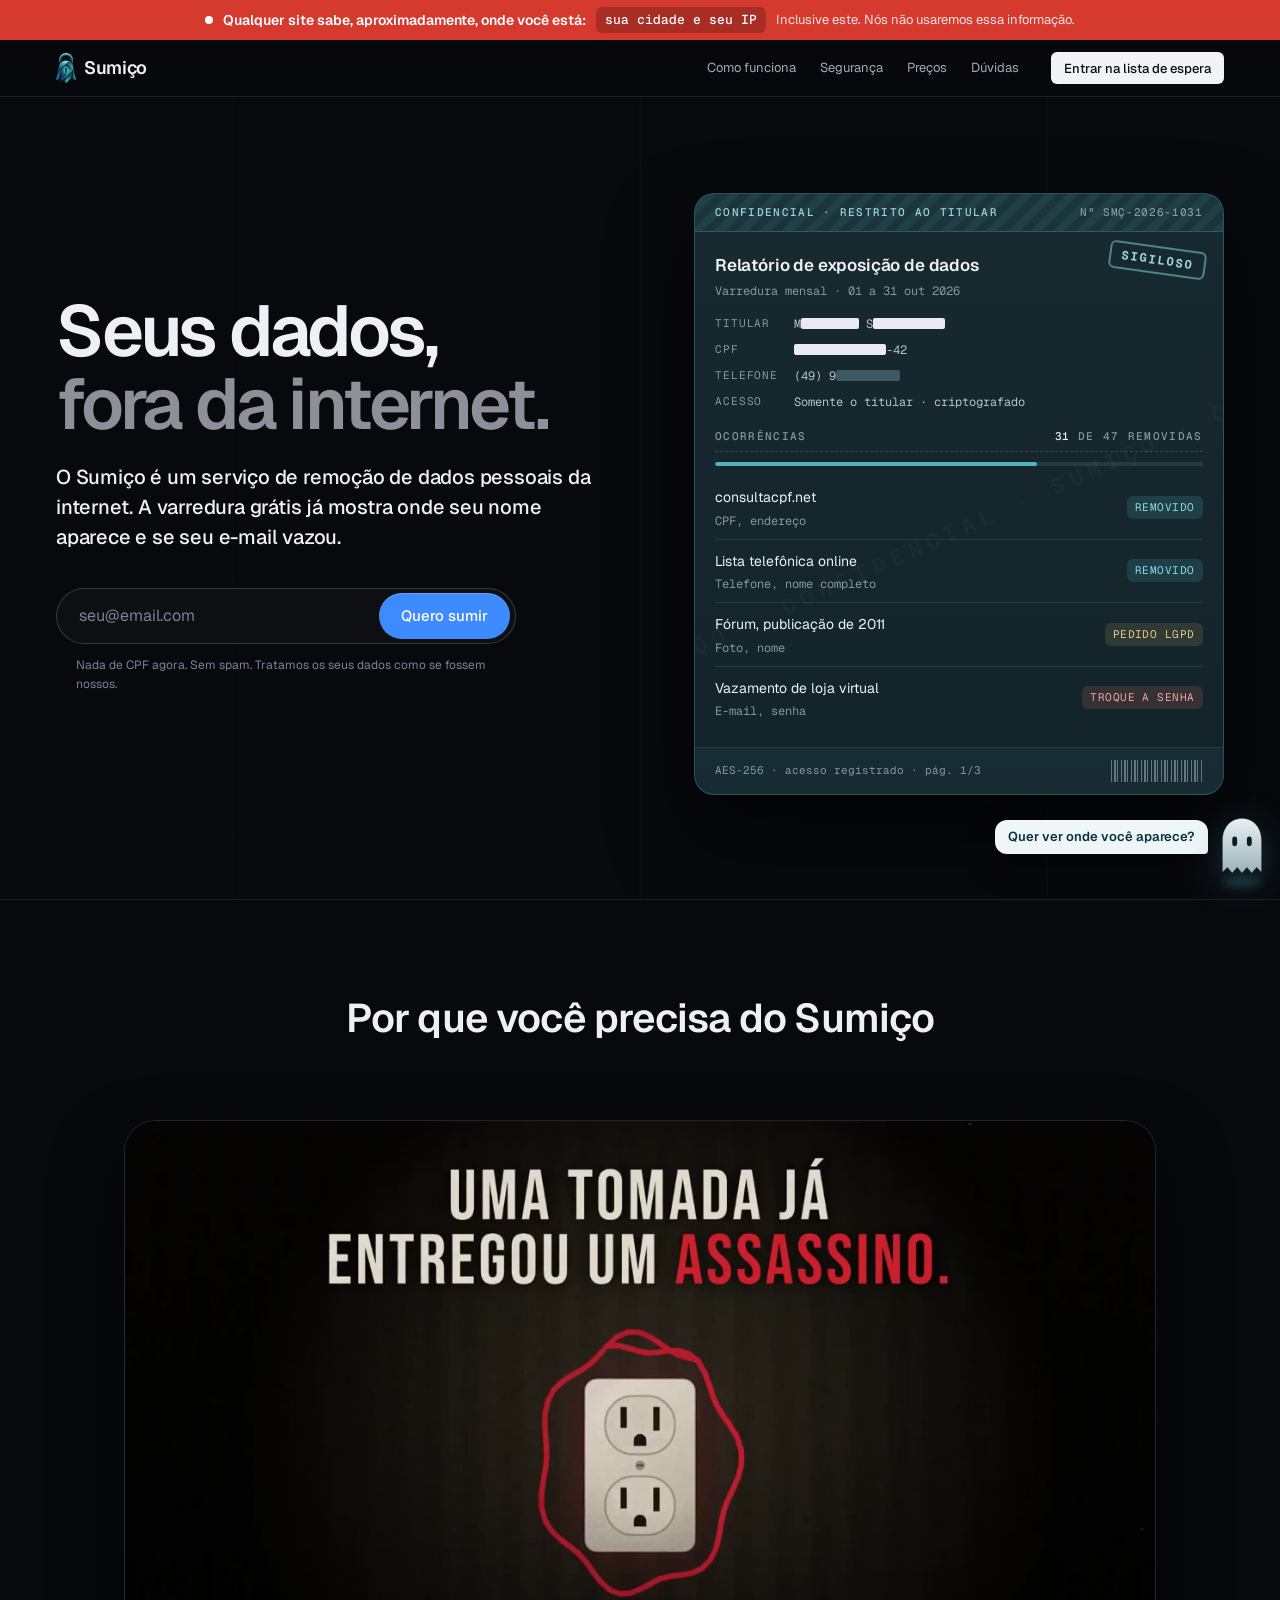
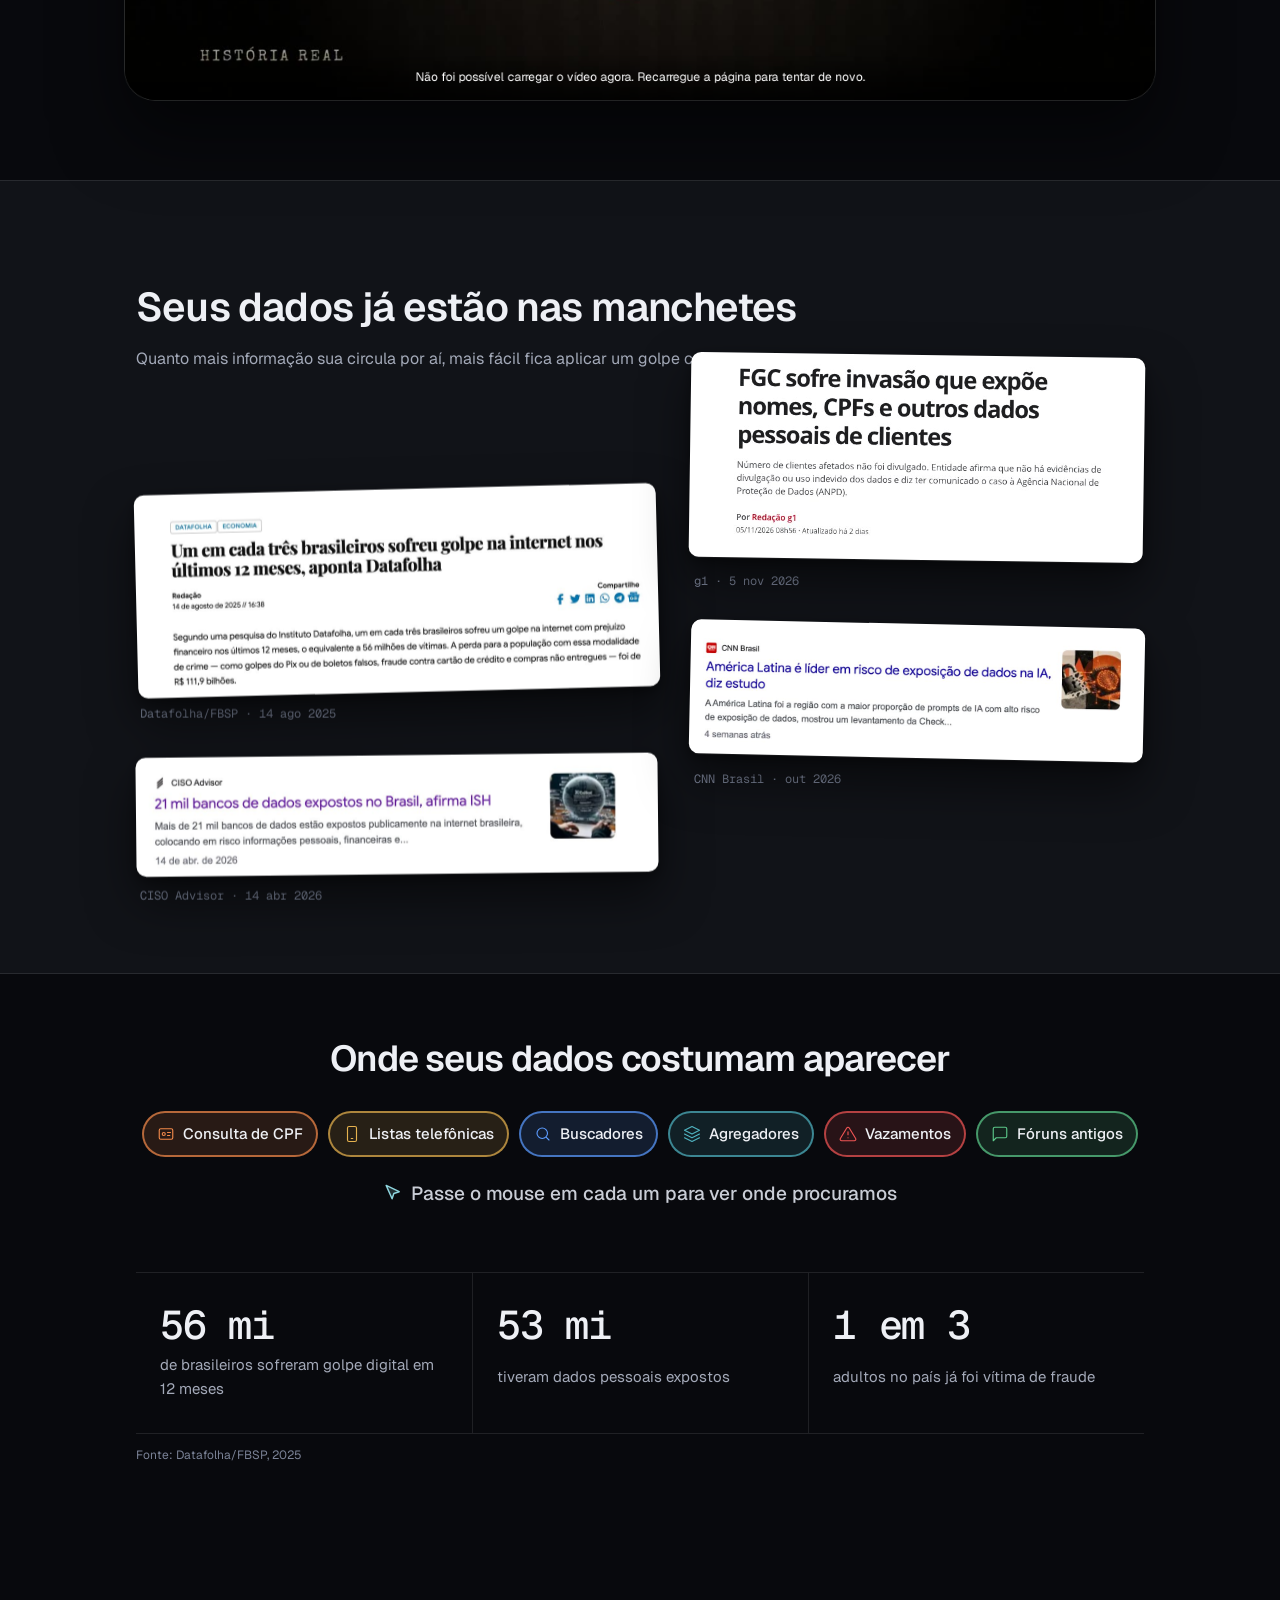
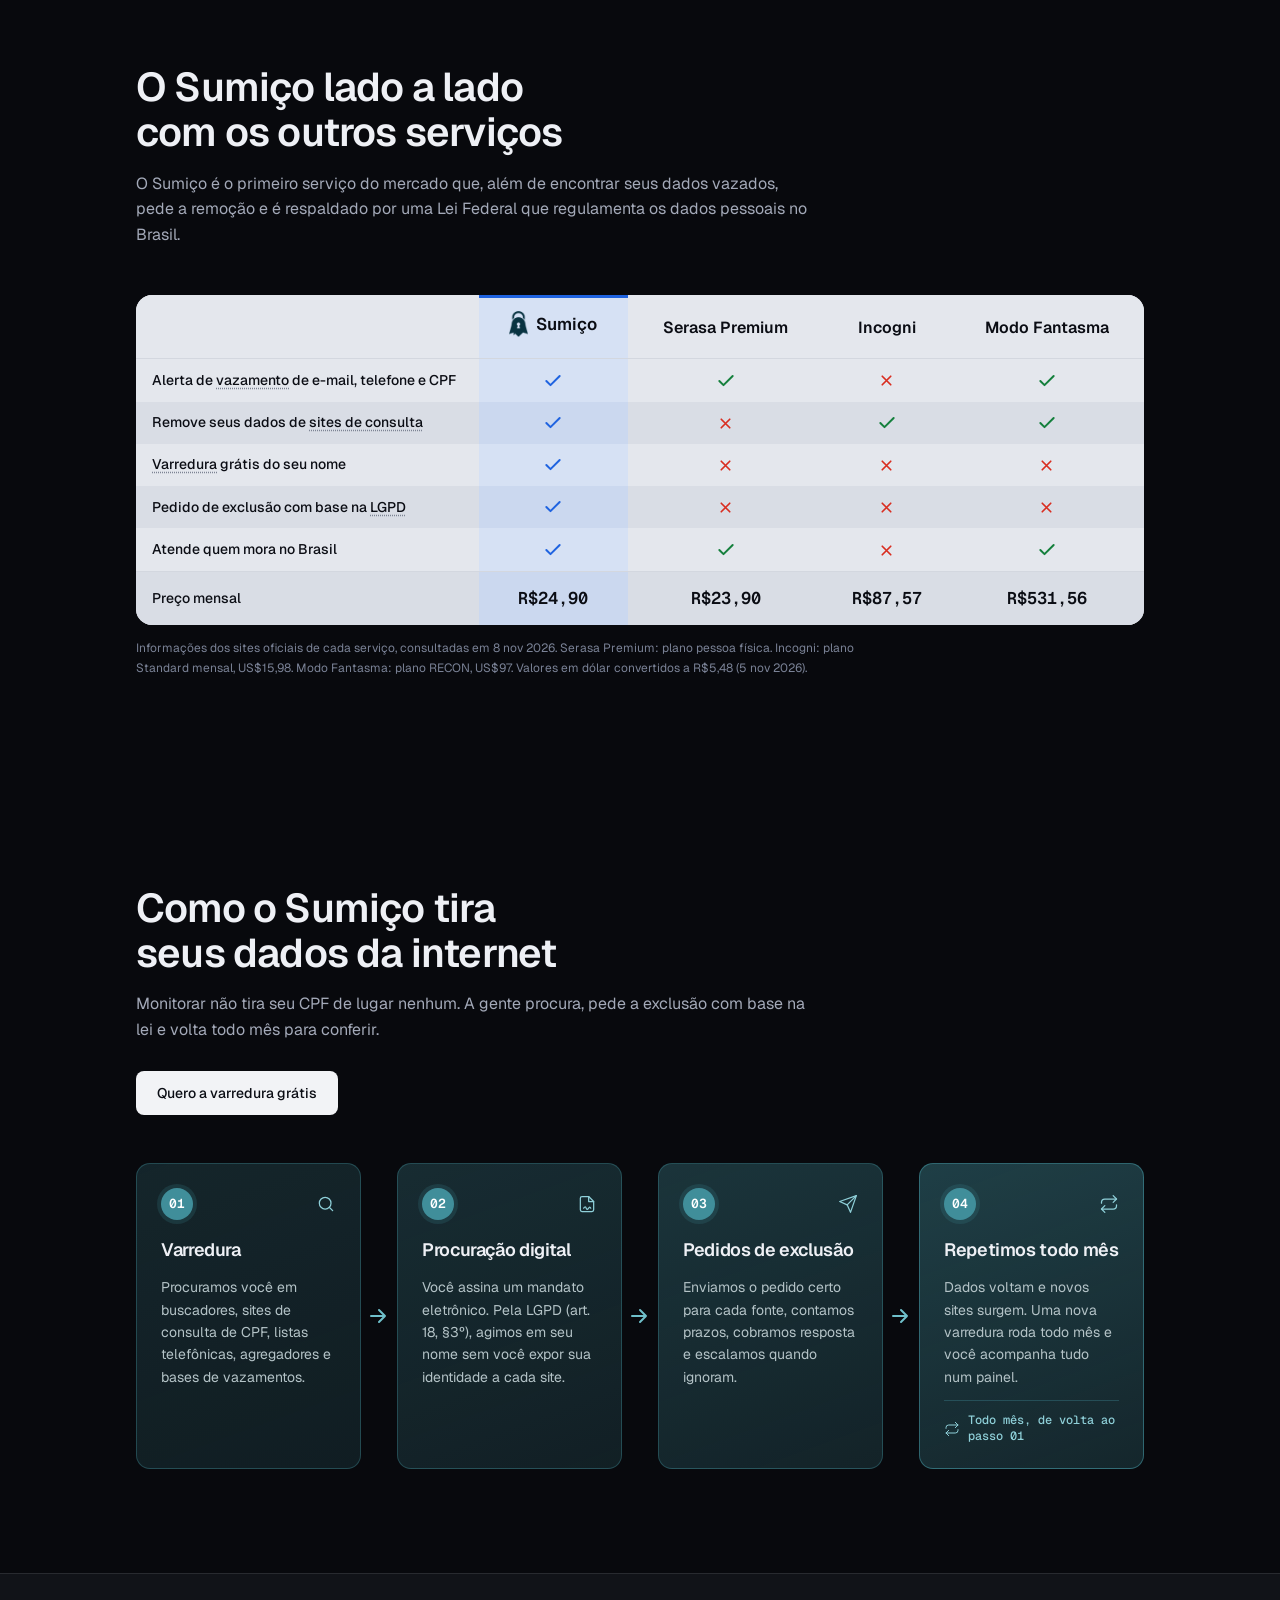
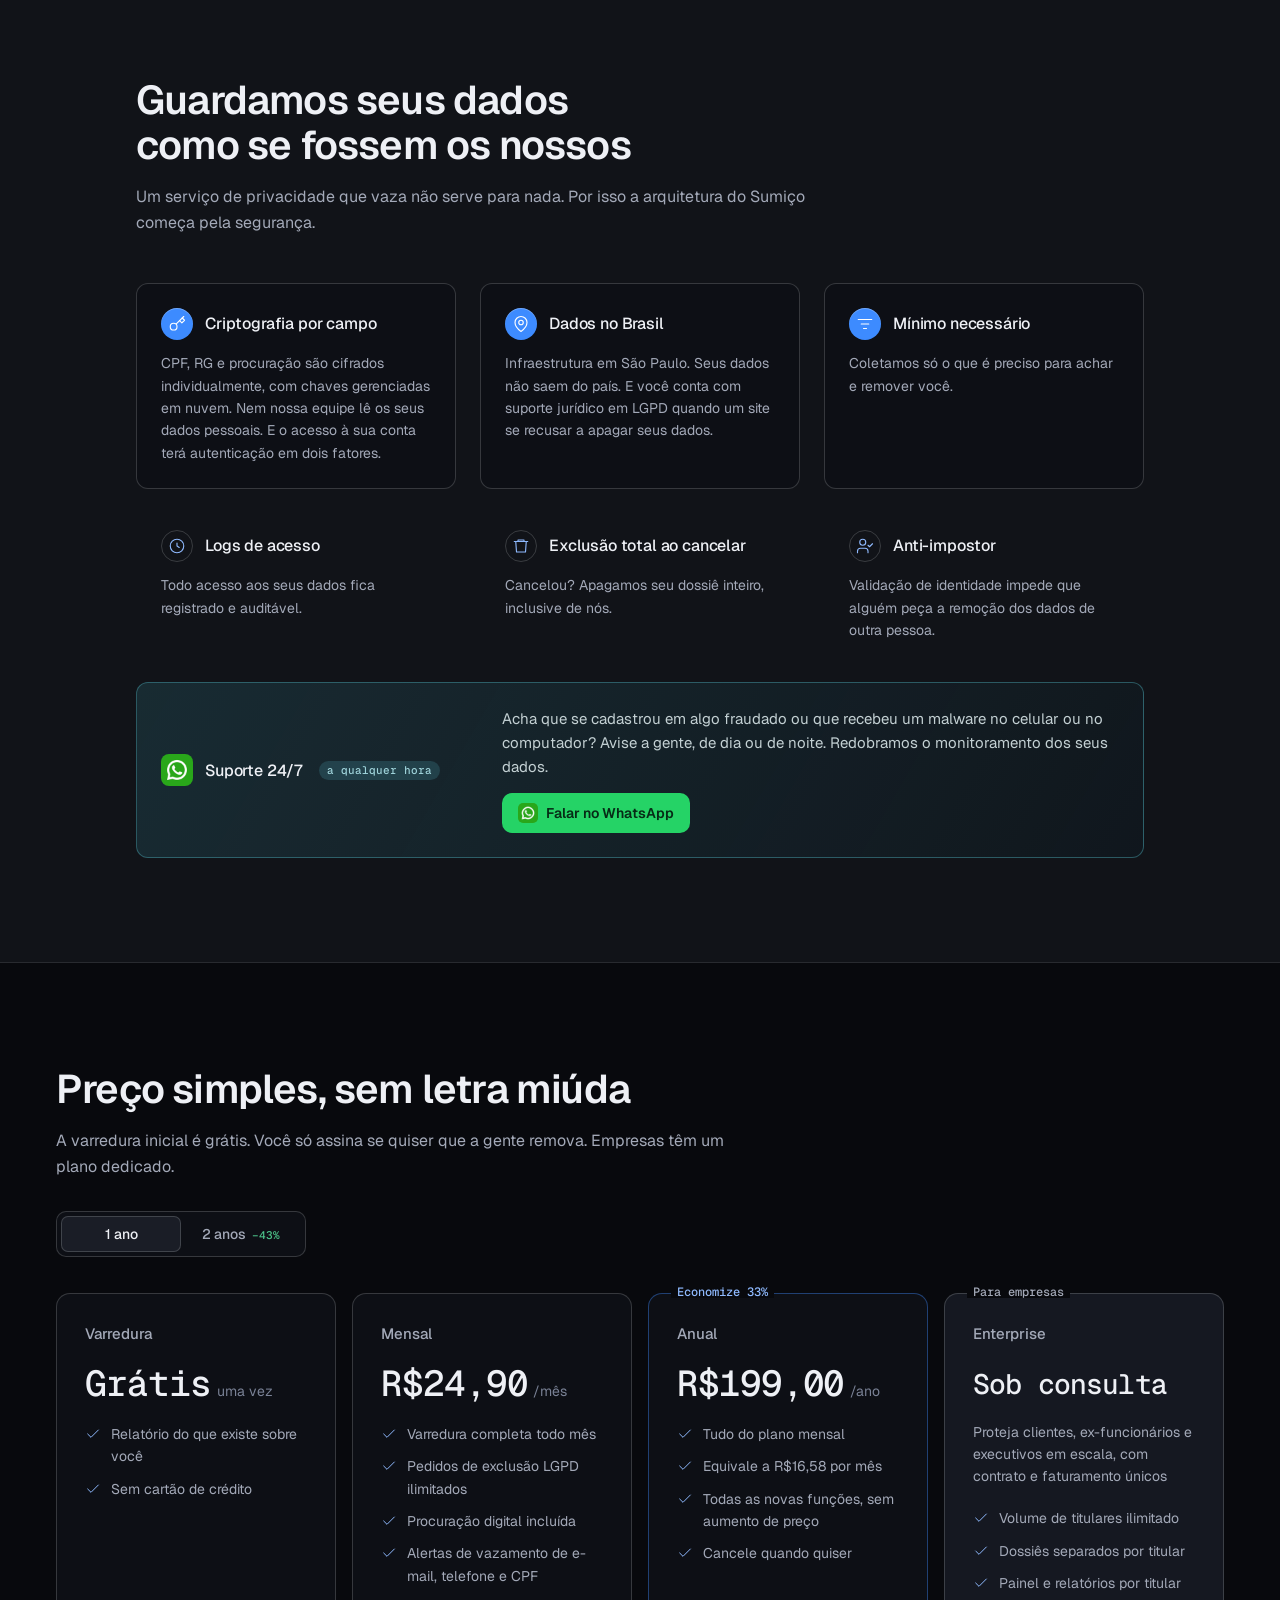
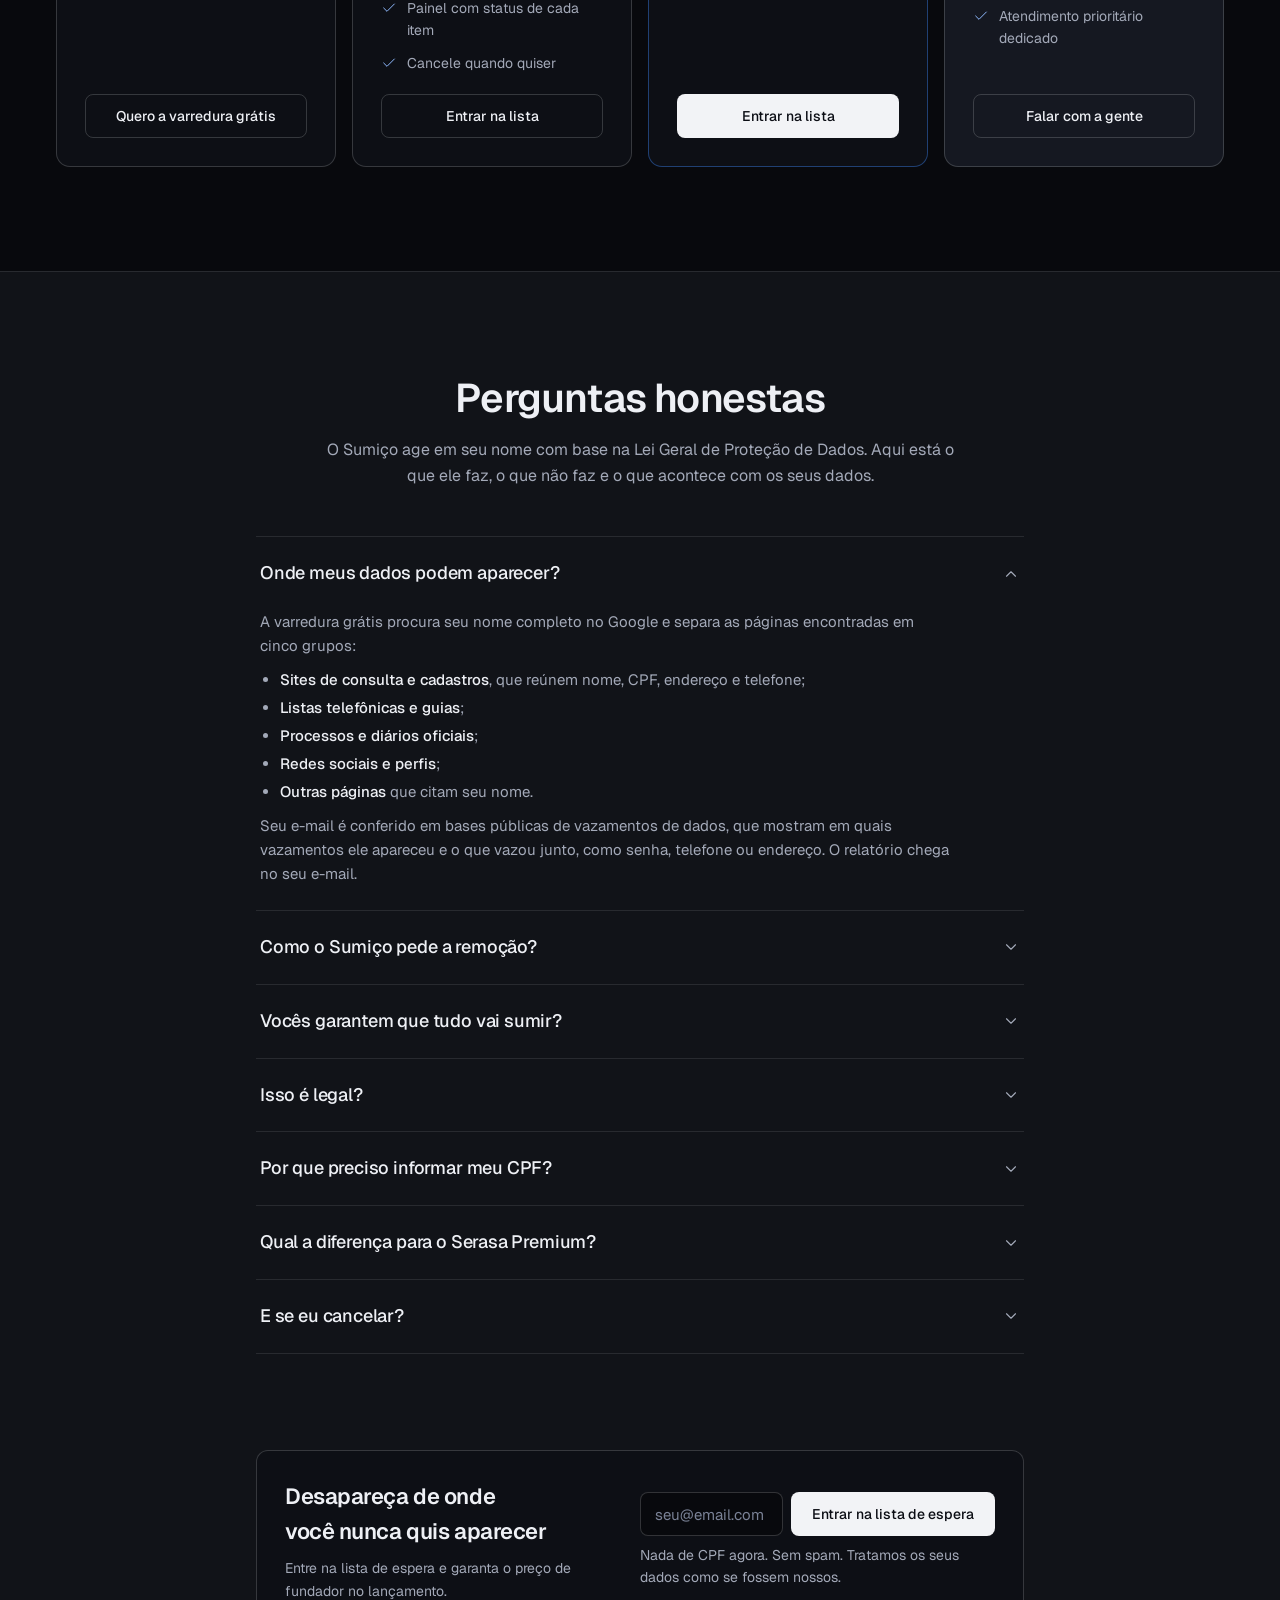
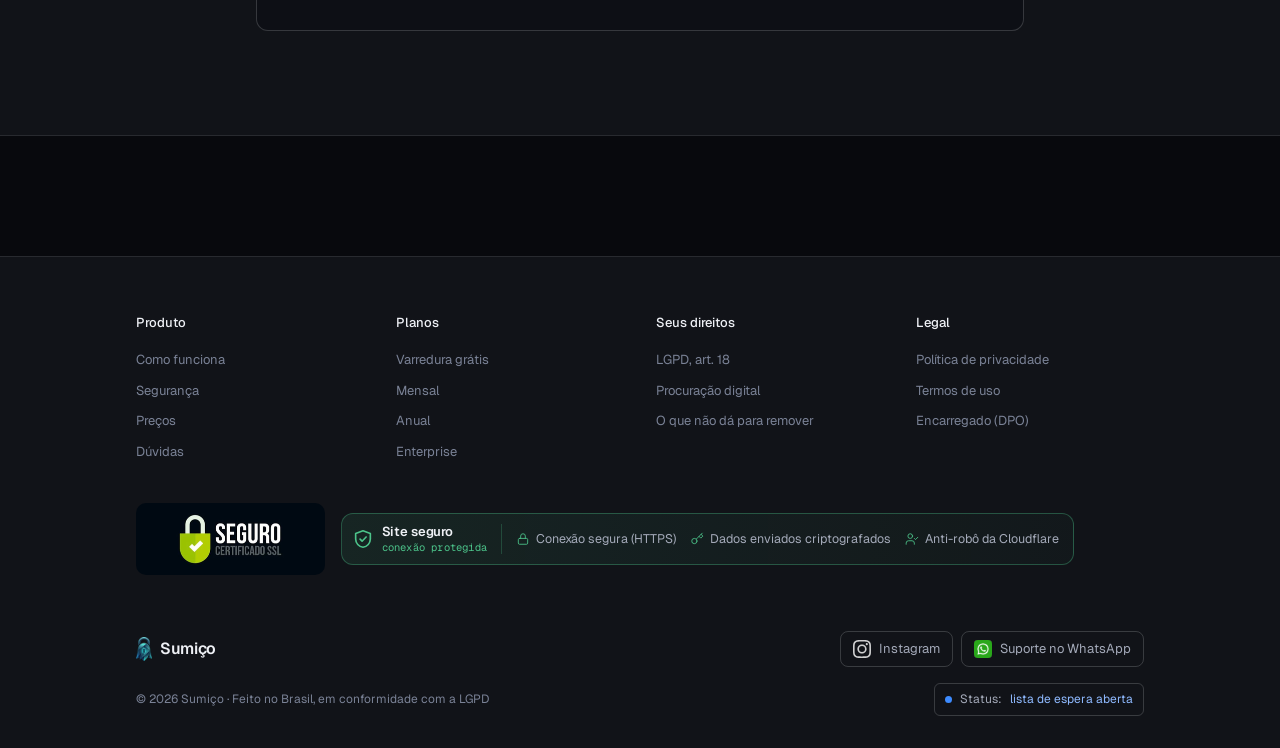
==== commit 3b0eb216: "Comparativo: 'o primeiro serviço do mercado' Co-Authored-By: Claude Opus 5.5 <noreply@anthropic.com>" ====
--- a/index.html
+++ b/index.html
@@ -806,7 +806,7 @@
     <div class="wrap">
       <div class="sec-head left">
         <h2>O Sumiço lado a lado com os outros serviços</h2>
-        <p>O Sumiço é o único serviço do mercado que, além de encontrar seus dados vazados, pede a remoção e é respaldado por uma Lei Federal que regulamenta os dados pessoais no Brasil.</p>
+        <p>O Sumiço é o primeiro serviço do mercado que, além de encontrar seus dados vazados, pede a remoção e é respaldado por uma Lei Federal que regulamenta os dados pessoais no Brasil.</p>
       </div>
       <div class="cmp-card">
         <p class="cmp-hint" aria-hidden="true">Arraste a tabela para o lado para comparar →</p>
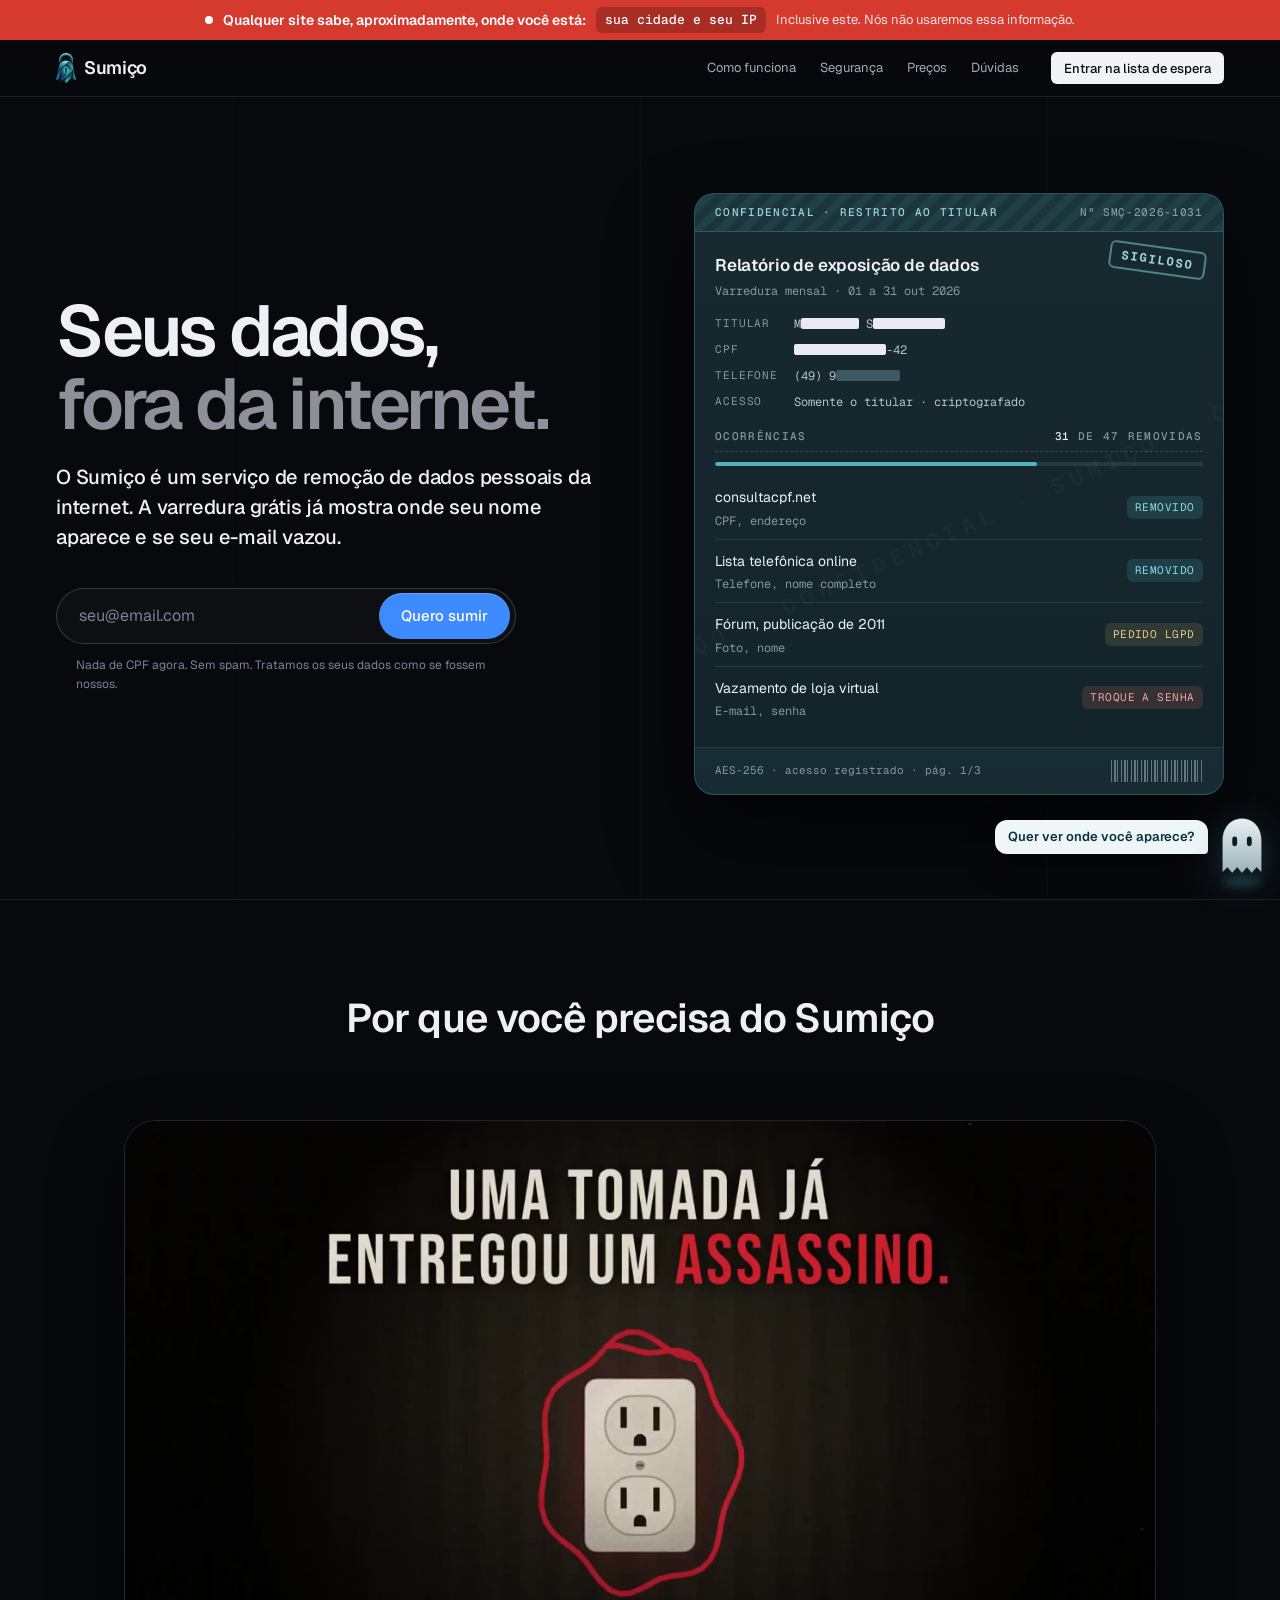
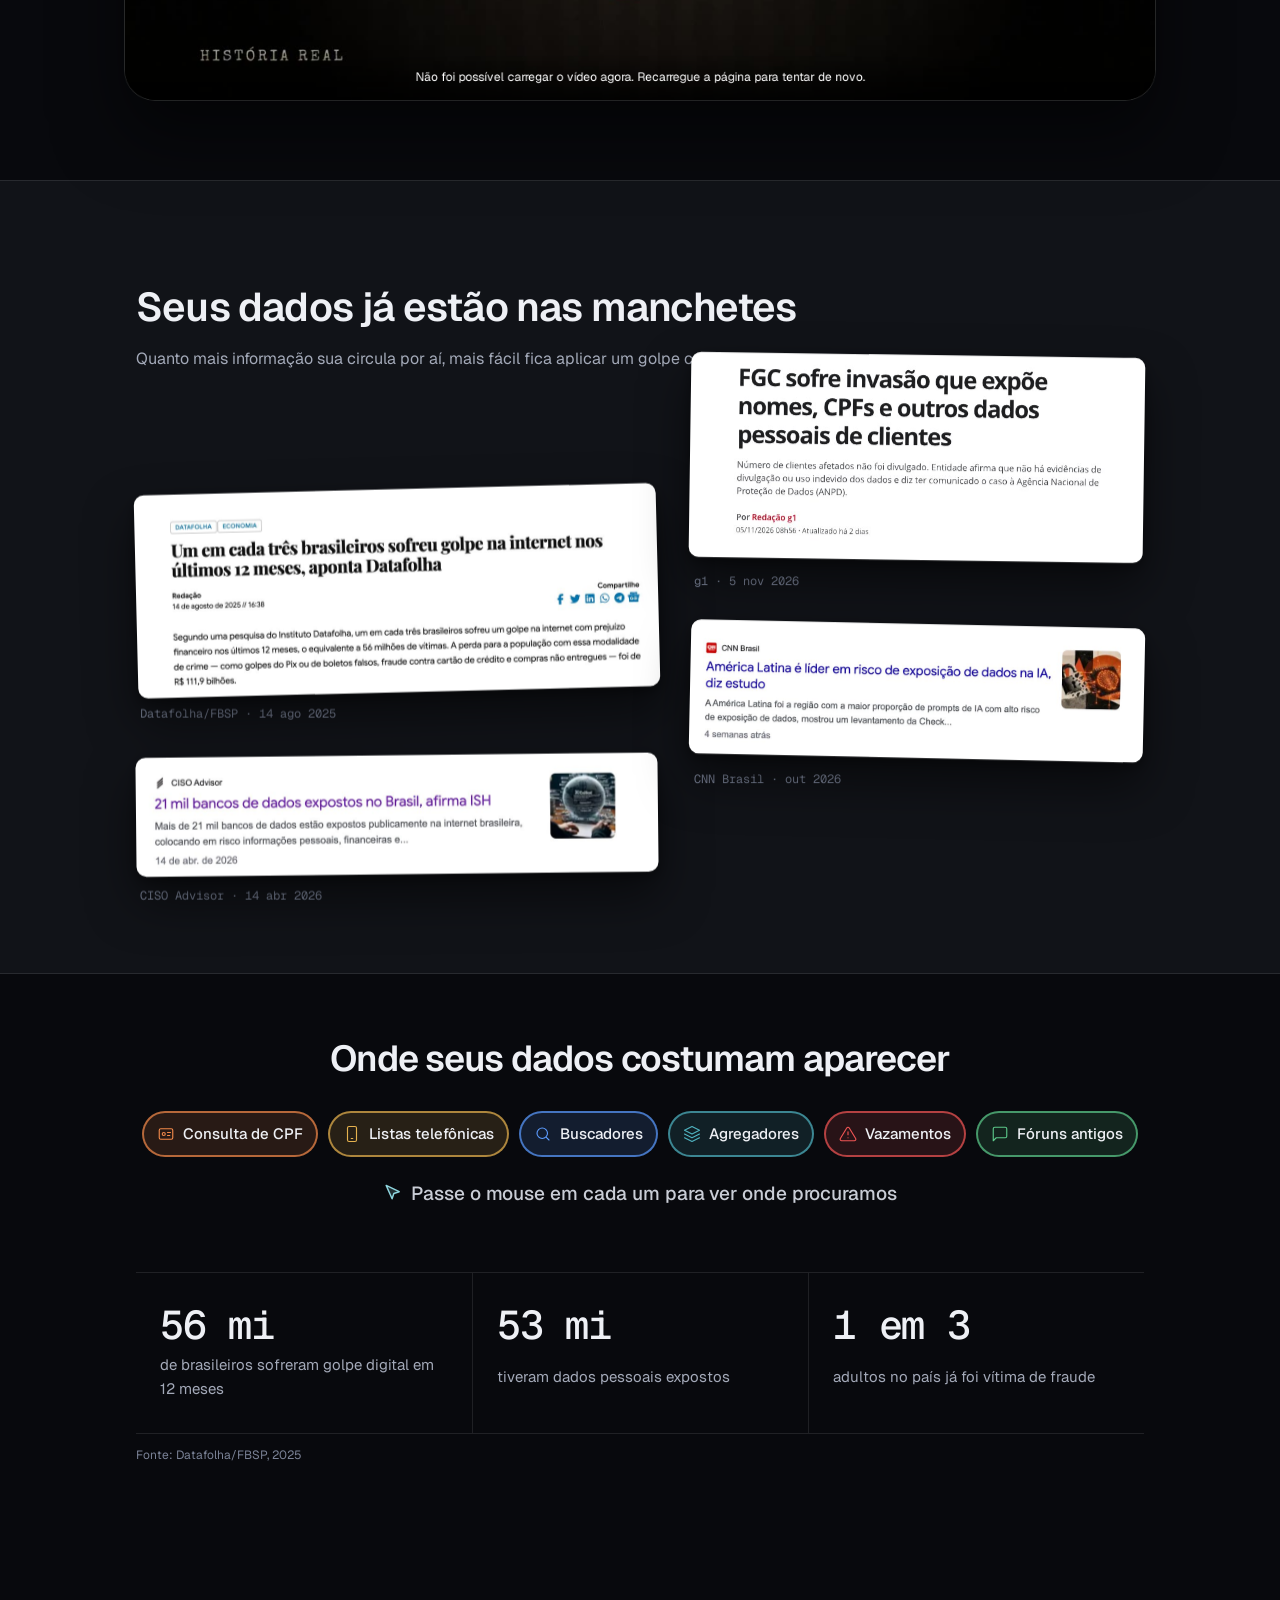
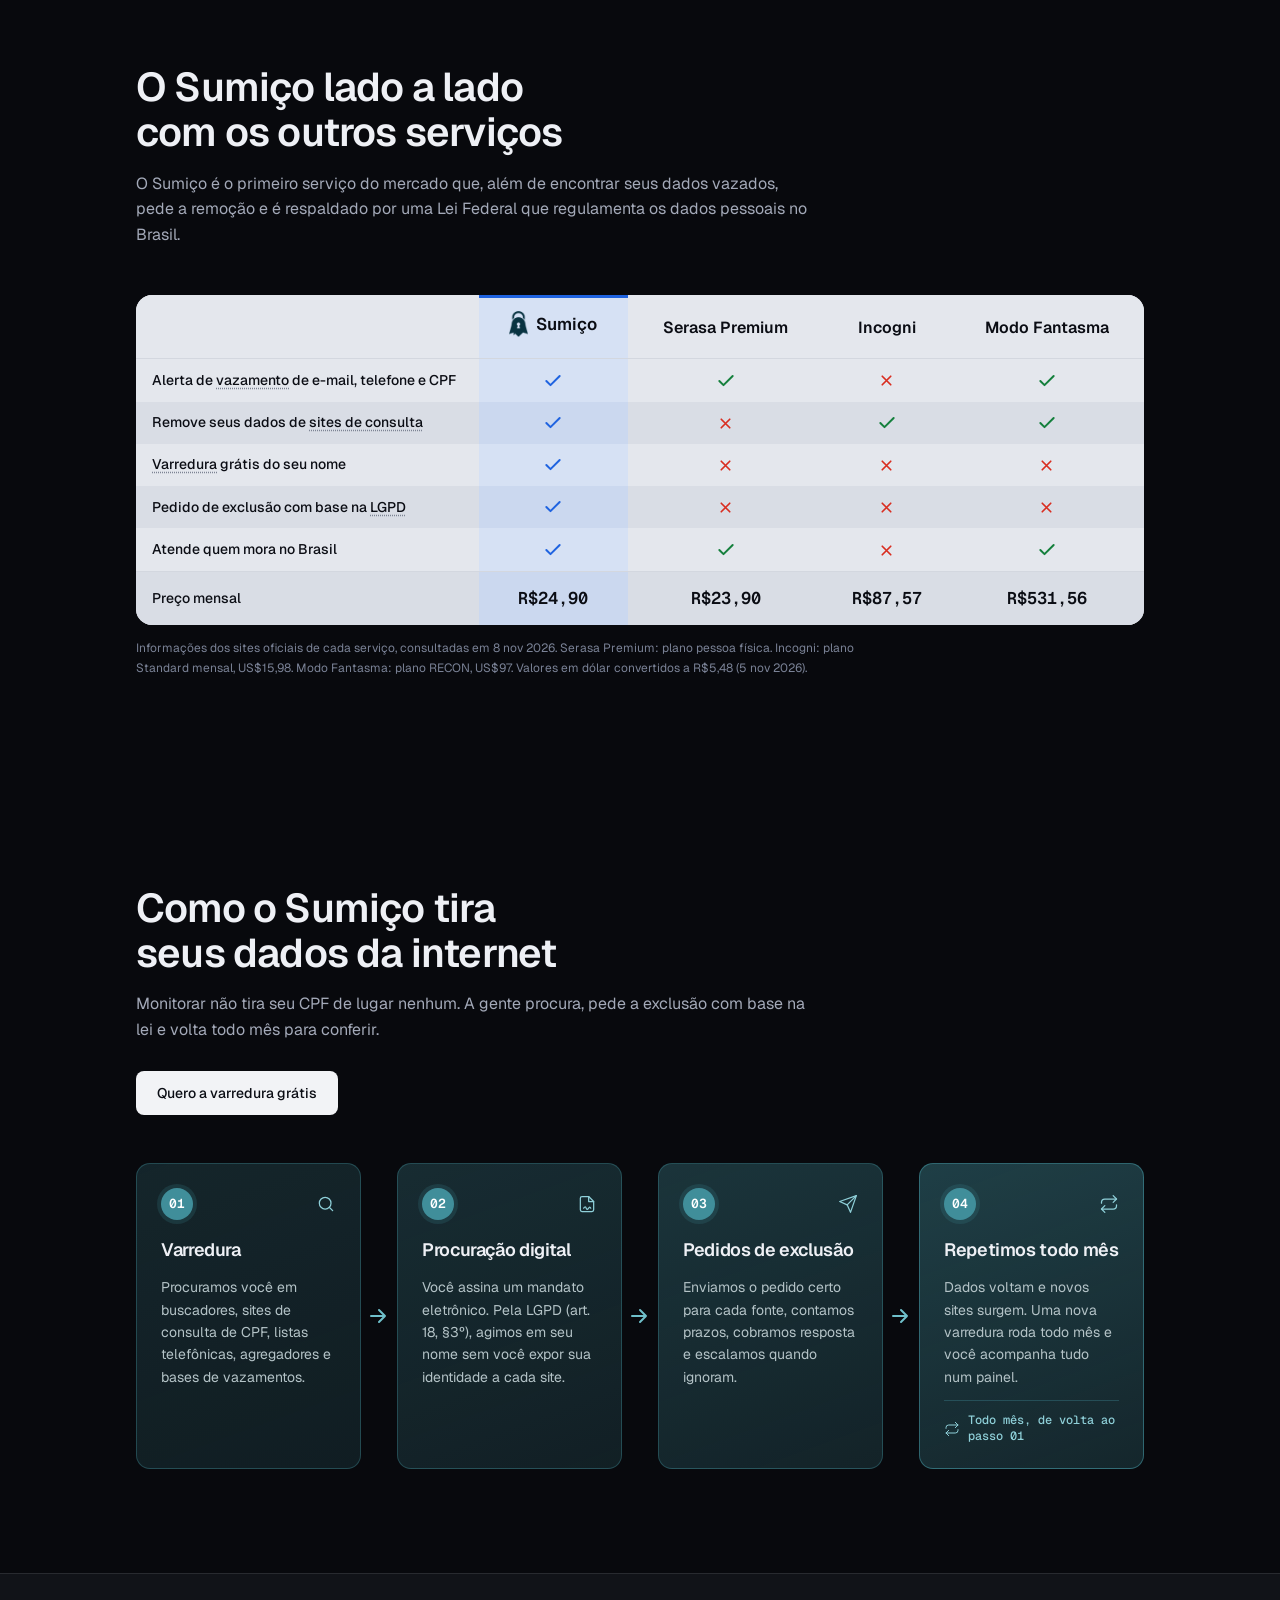
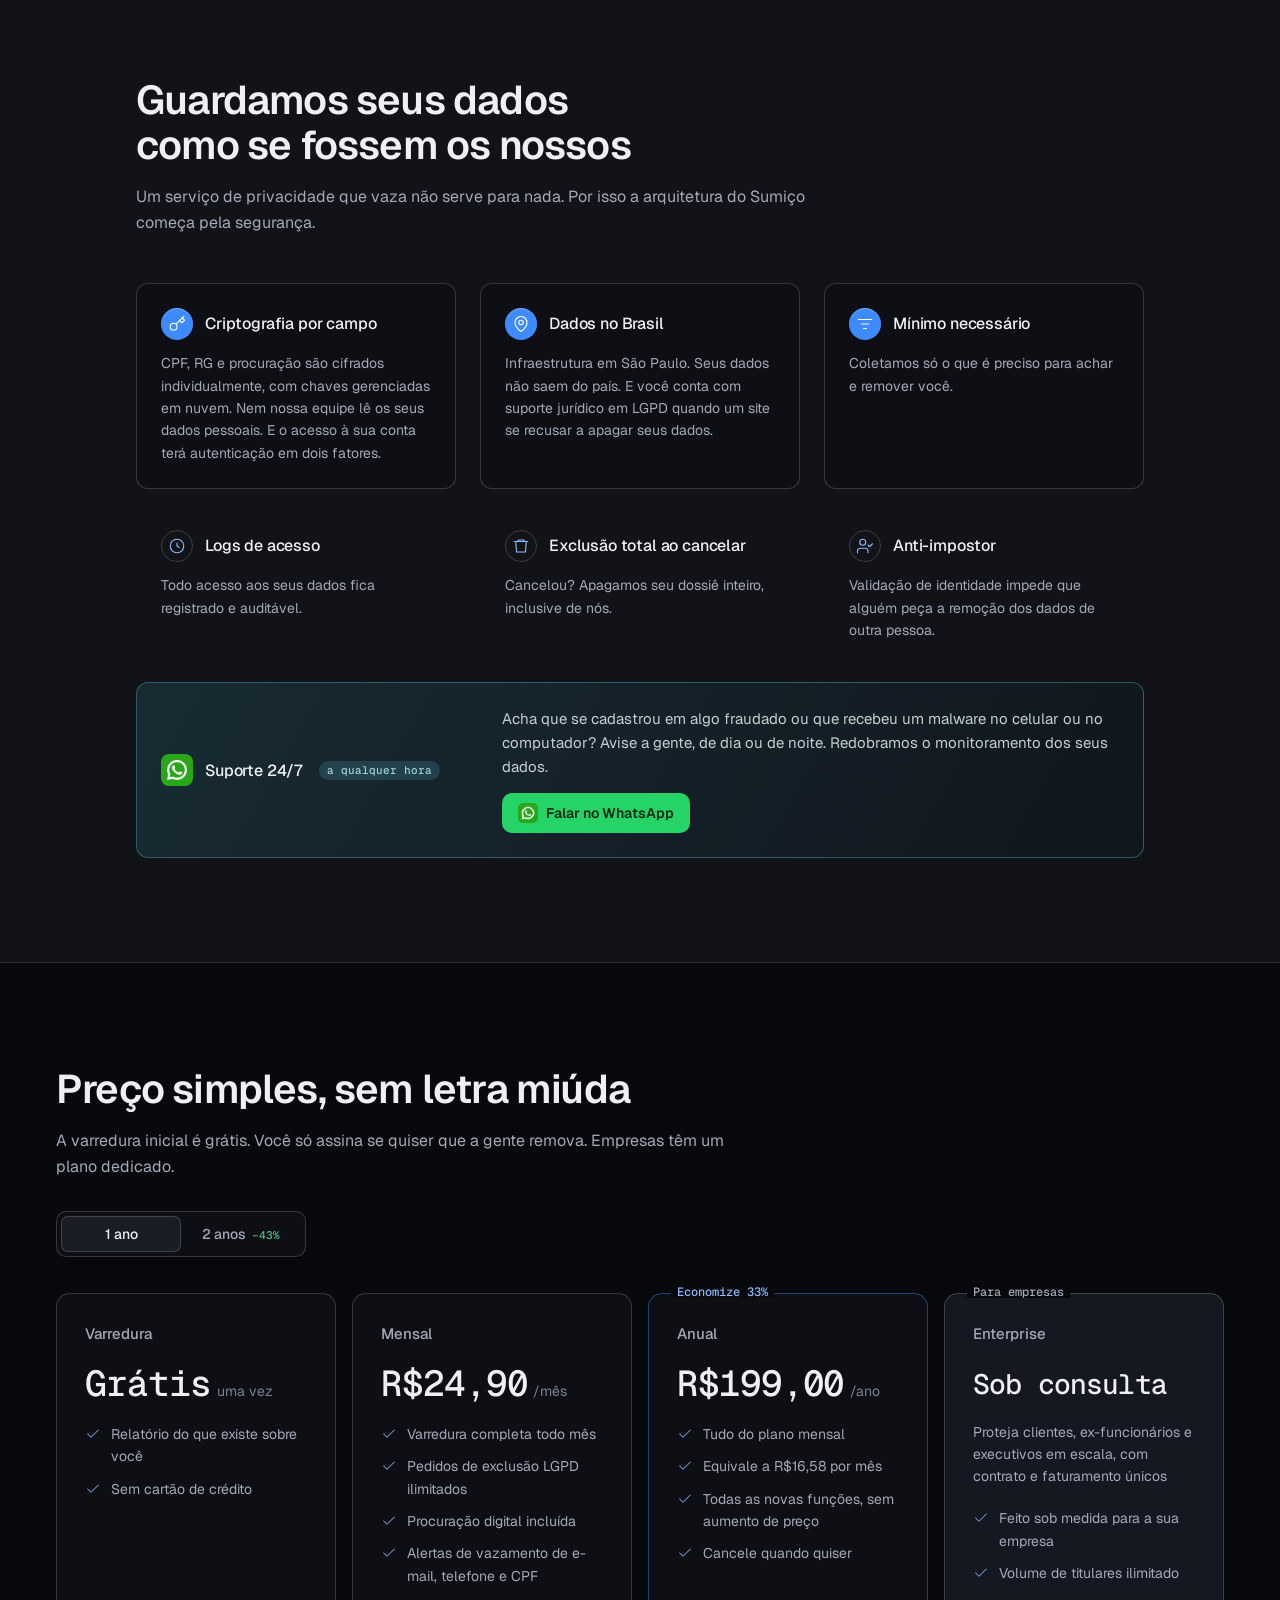
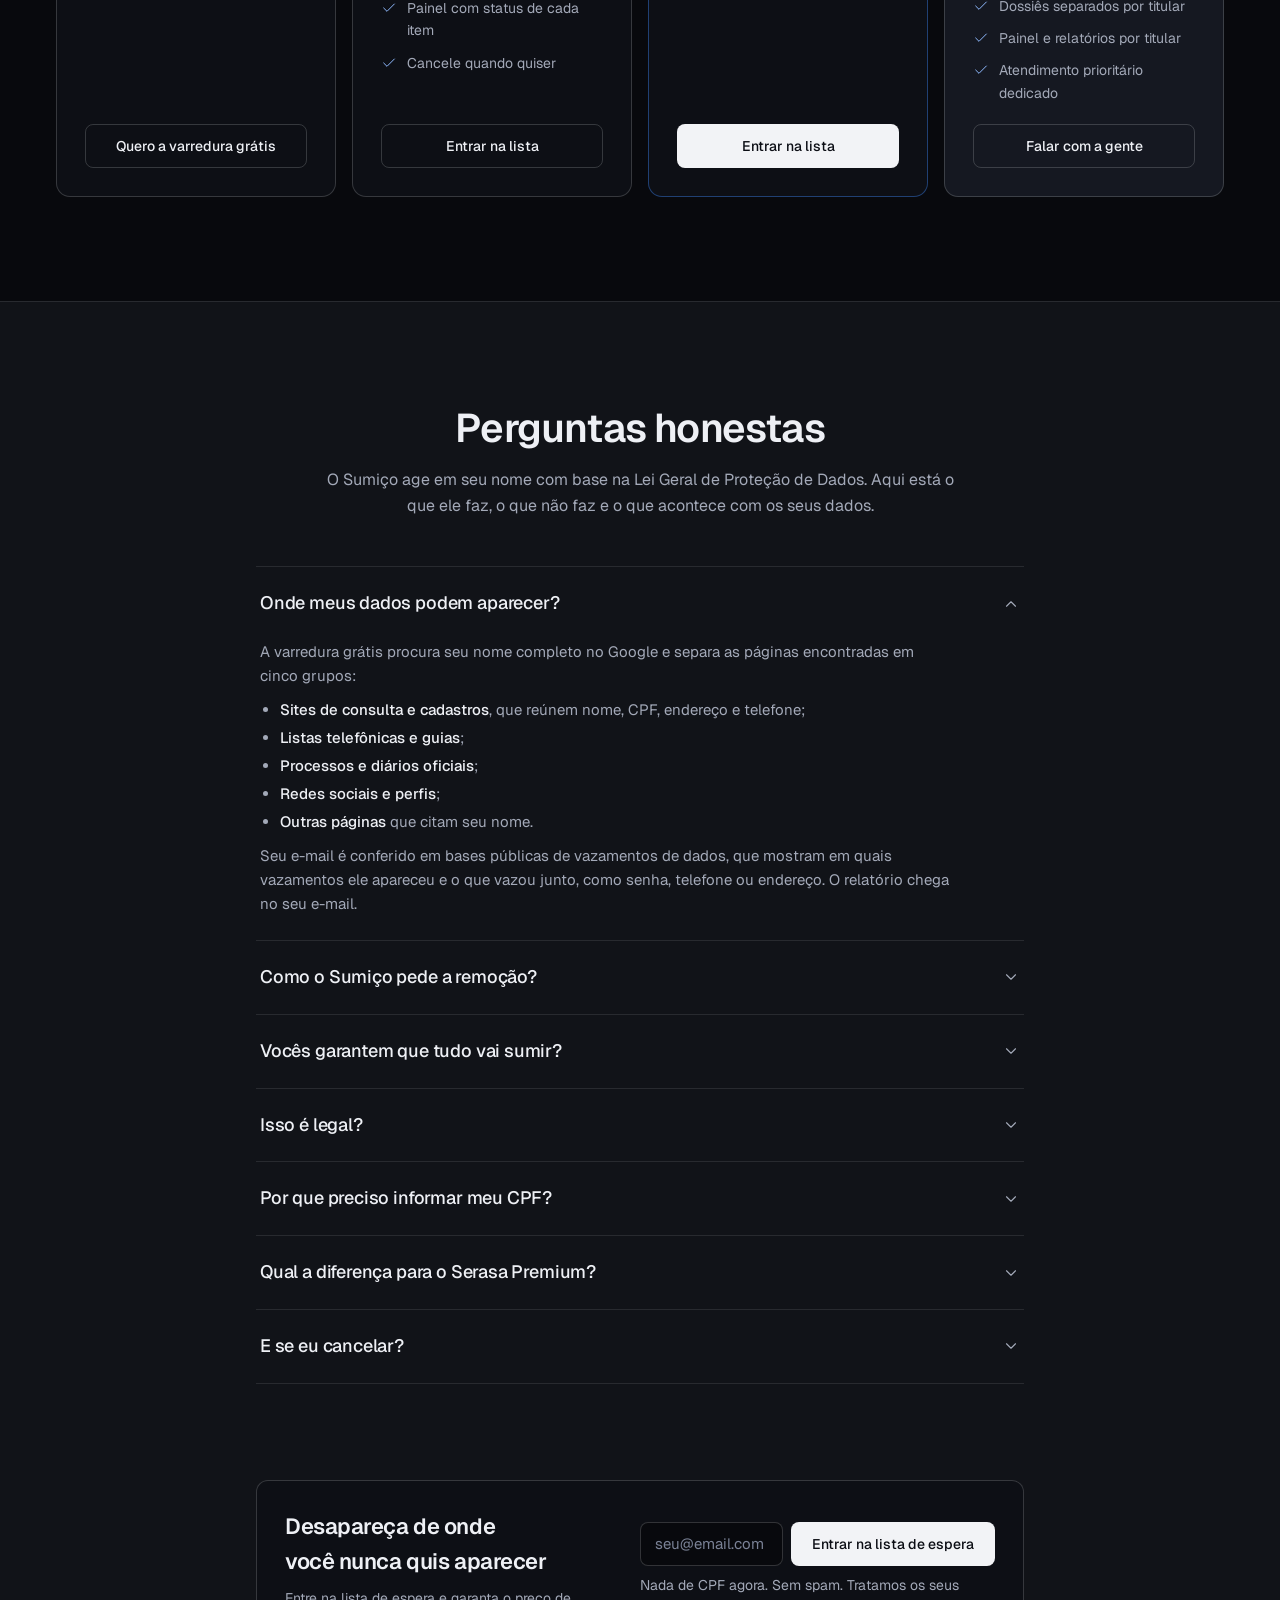
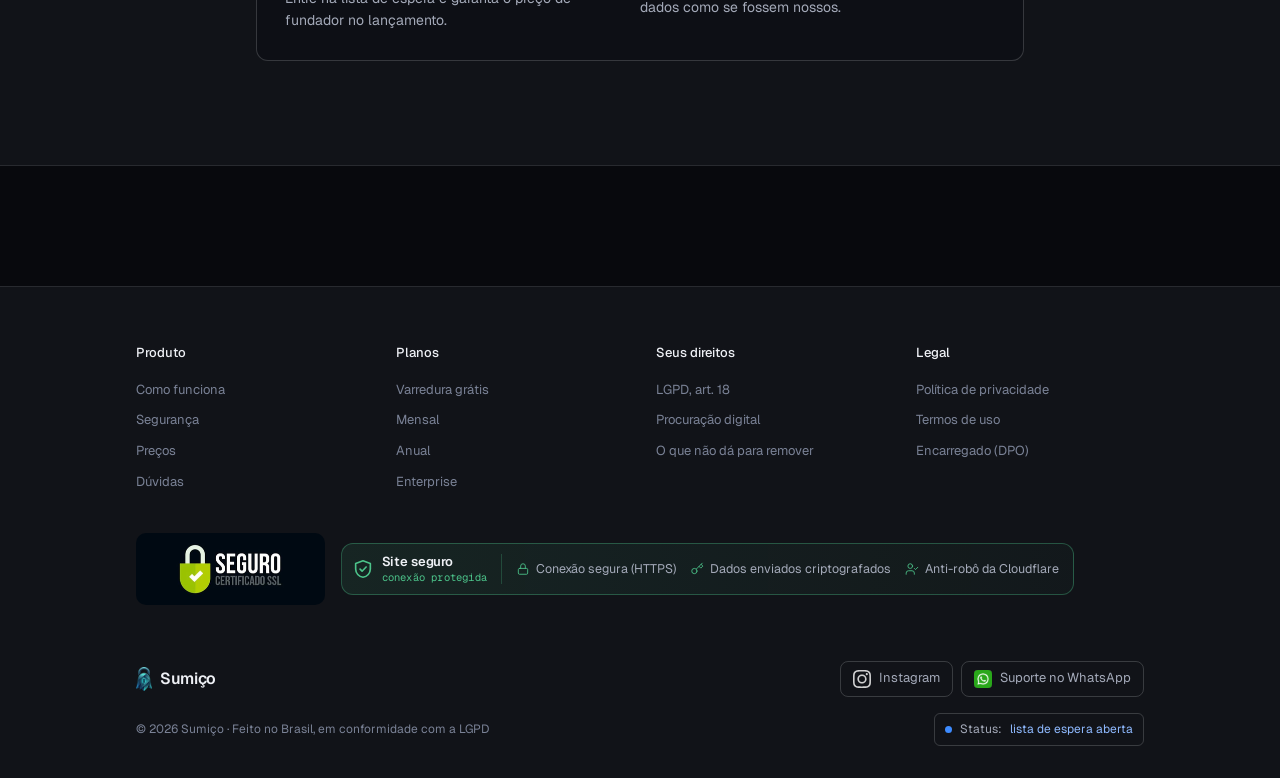
==== commit d698d4cd: "Relatório: 'Ver planos' abre janela com planos, Pré-Black Friday e lista de espera; Enterprise 'feit" ====
--- a/index.html
+++ b/index.html
@@ -1022,6 +1022,7 @@
           <div class="price"><b class="consult">Sob consulta</b></div>
           <p class="lead">Proteja clientes, ex-funcionários e executivos em escala, com contrato e faturamento únicos</p>
           <ul>
+            <li><svg class="ico"><use href="#i-check"/></svg>Feito sob medida para a sua empresa</li>
             <li><svg class="ico"><use href="#i-check"/></svg>Volume de titulares ilimitado</li>
             <li><svg class="ico"><use href="#i-check"/></svg>Dossiês separados por titular</li>
             <li><svg class="ico"><use href="#i-check"/></svg>Painel e relatórios por titular</li>
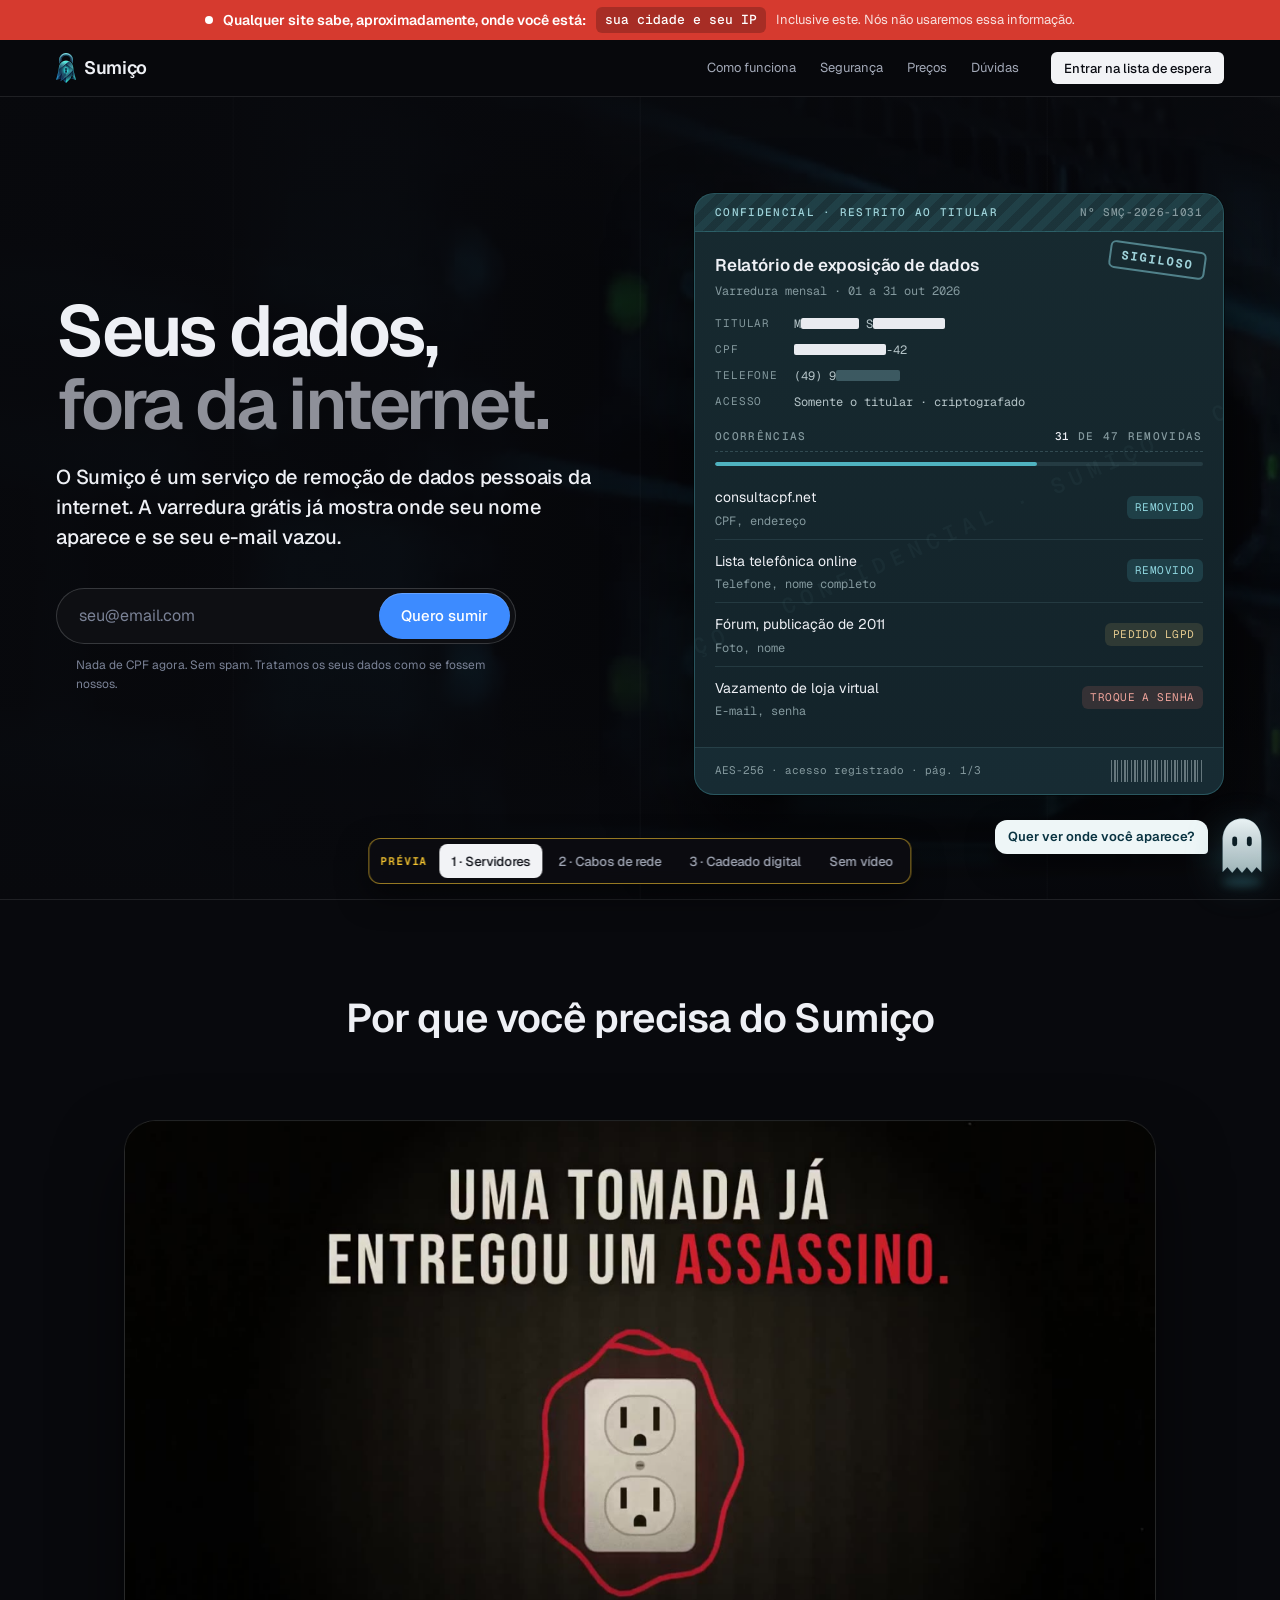
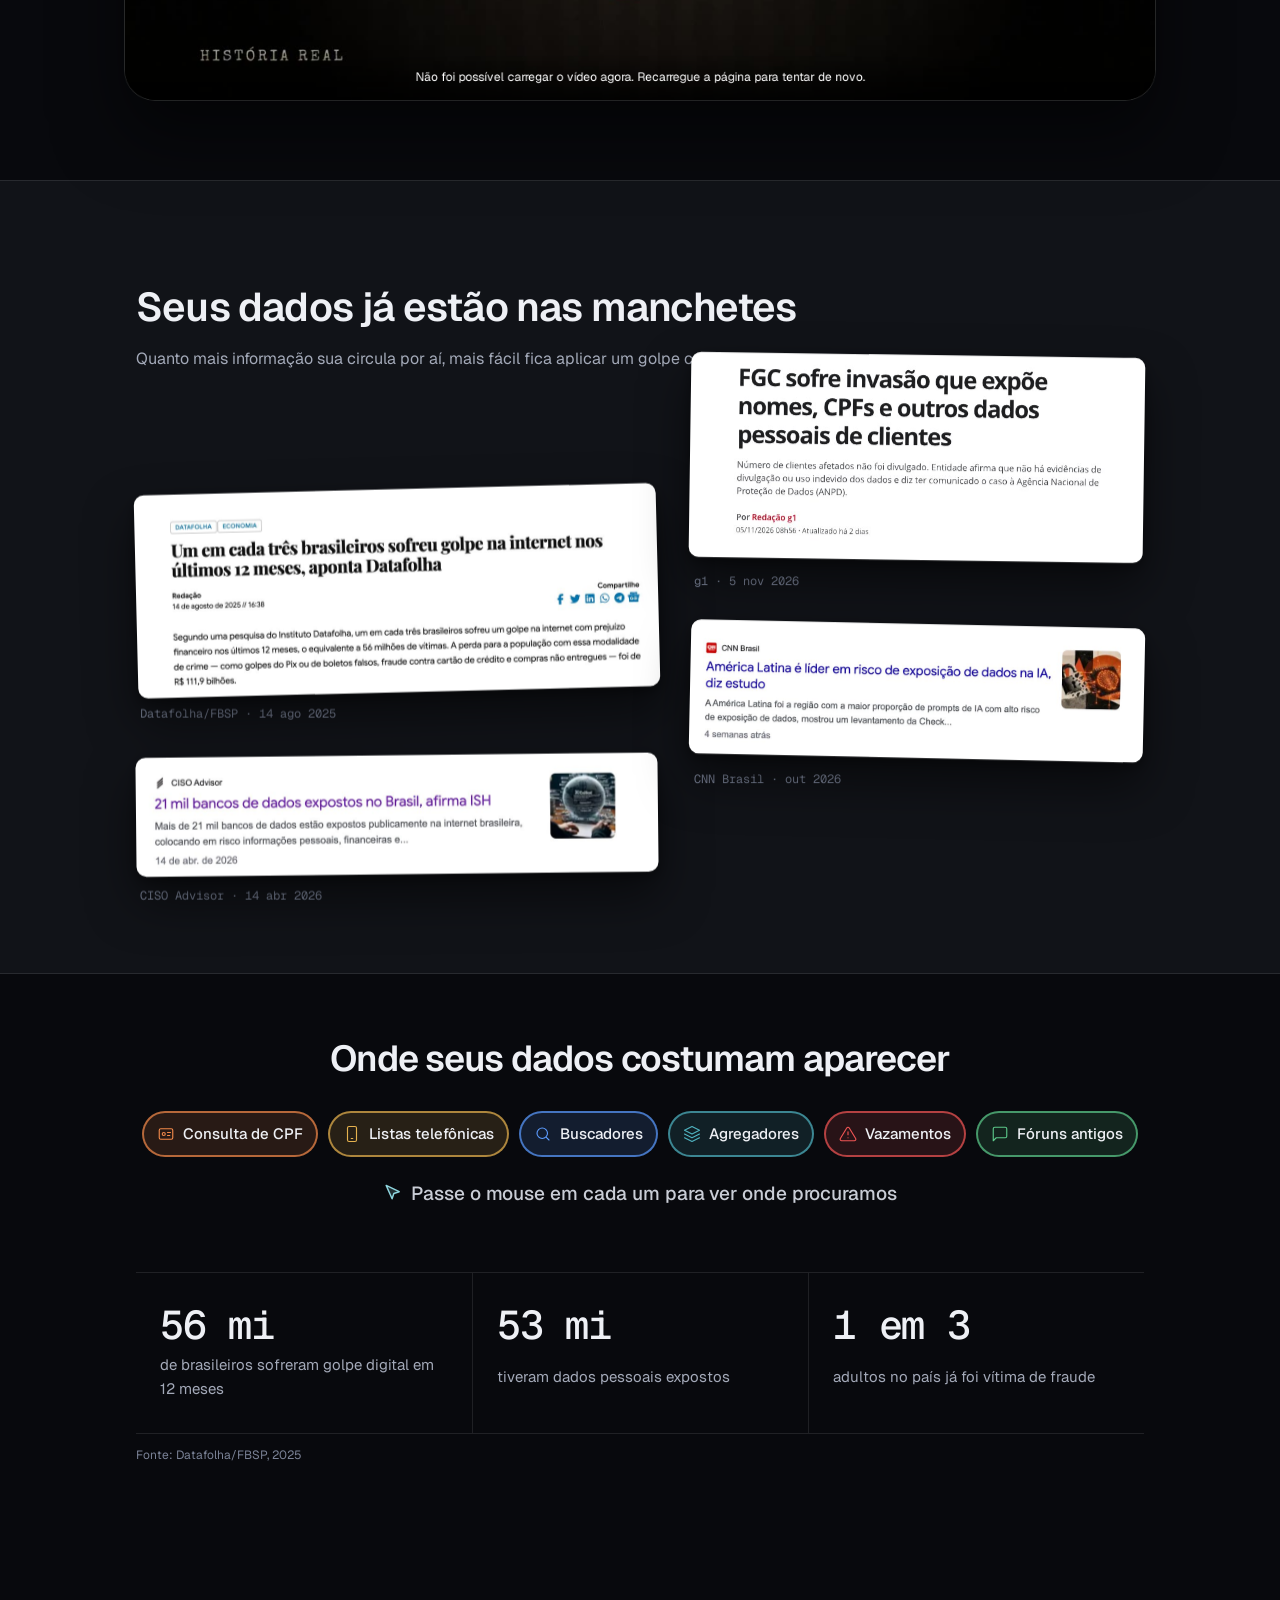
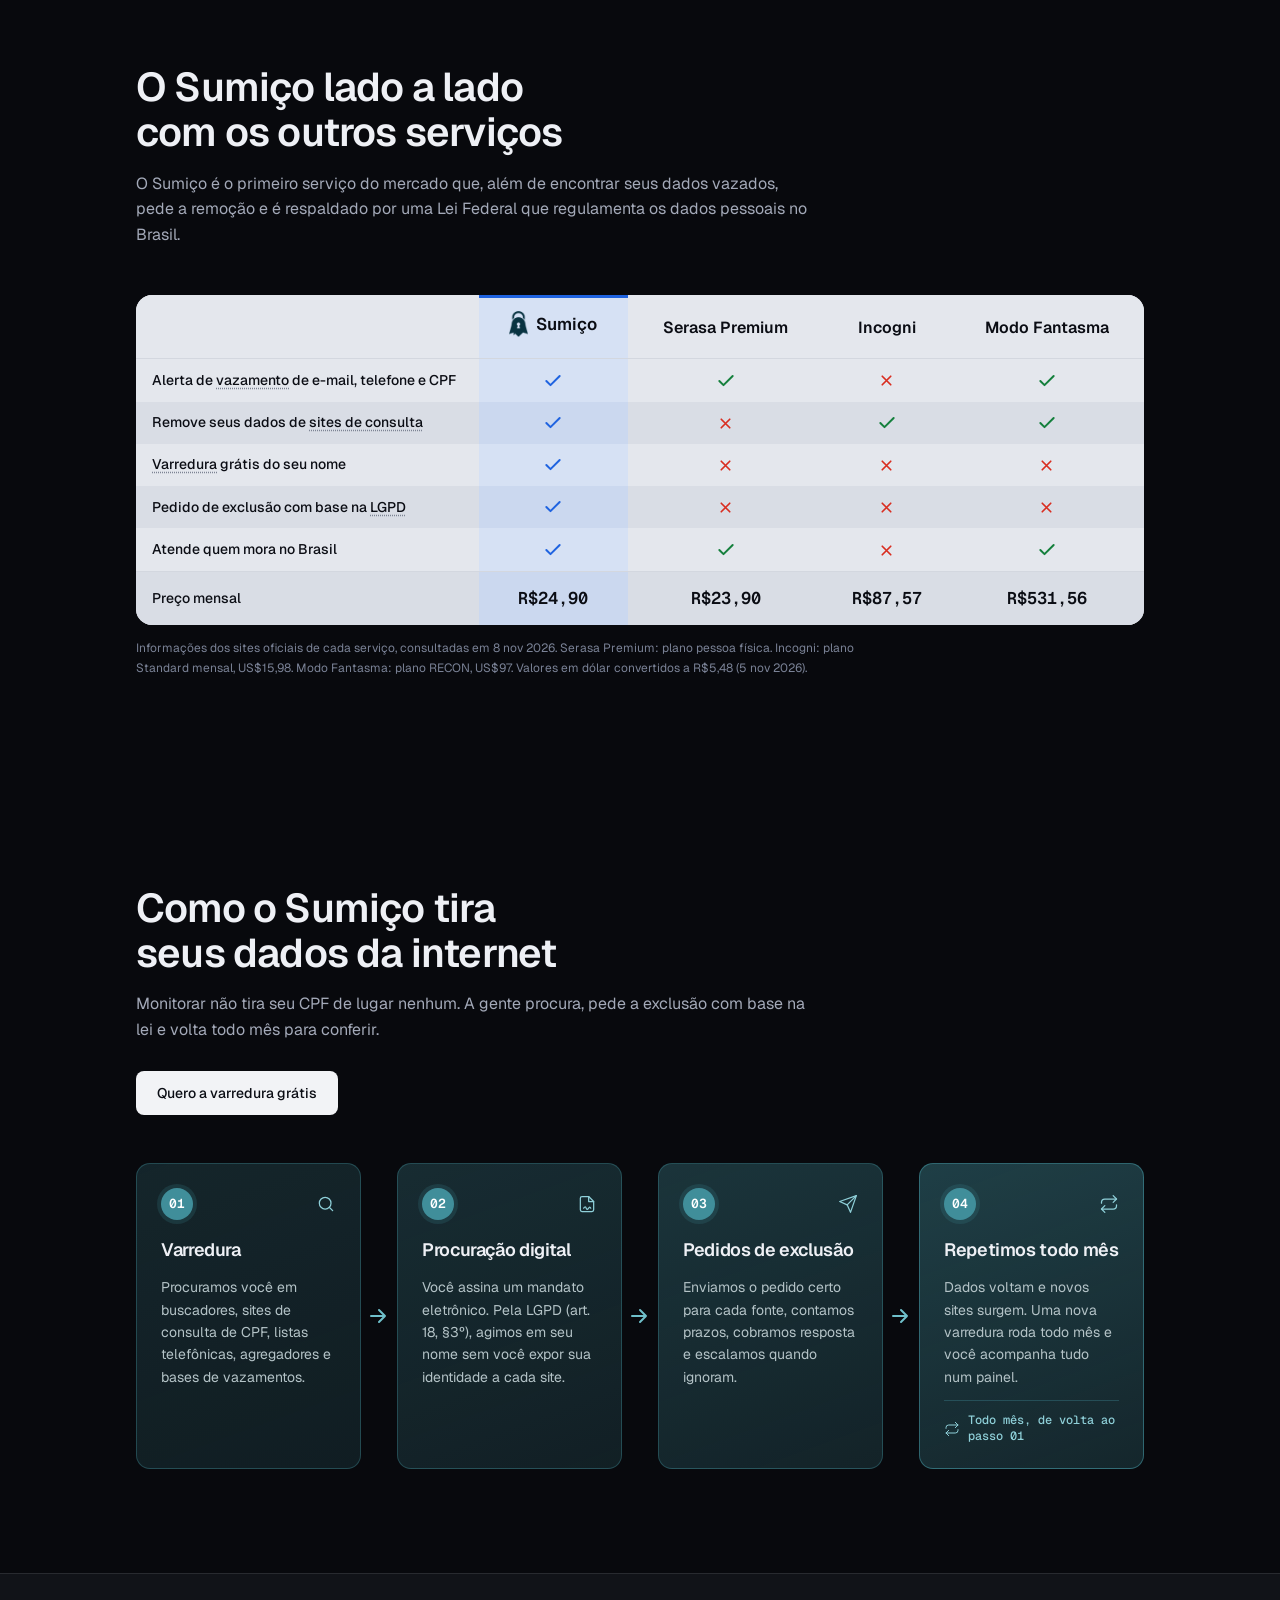
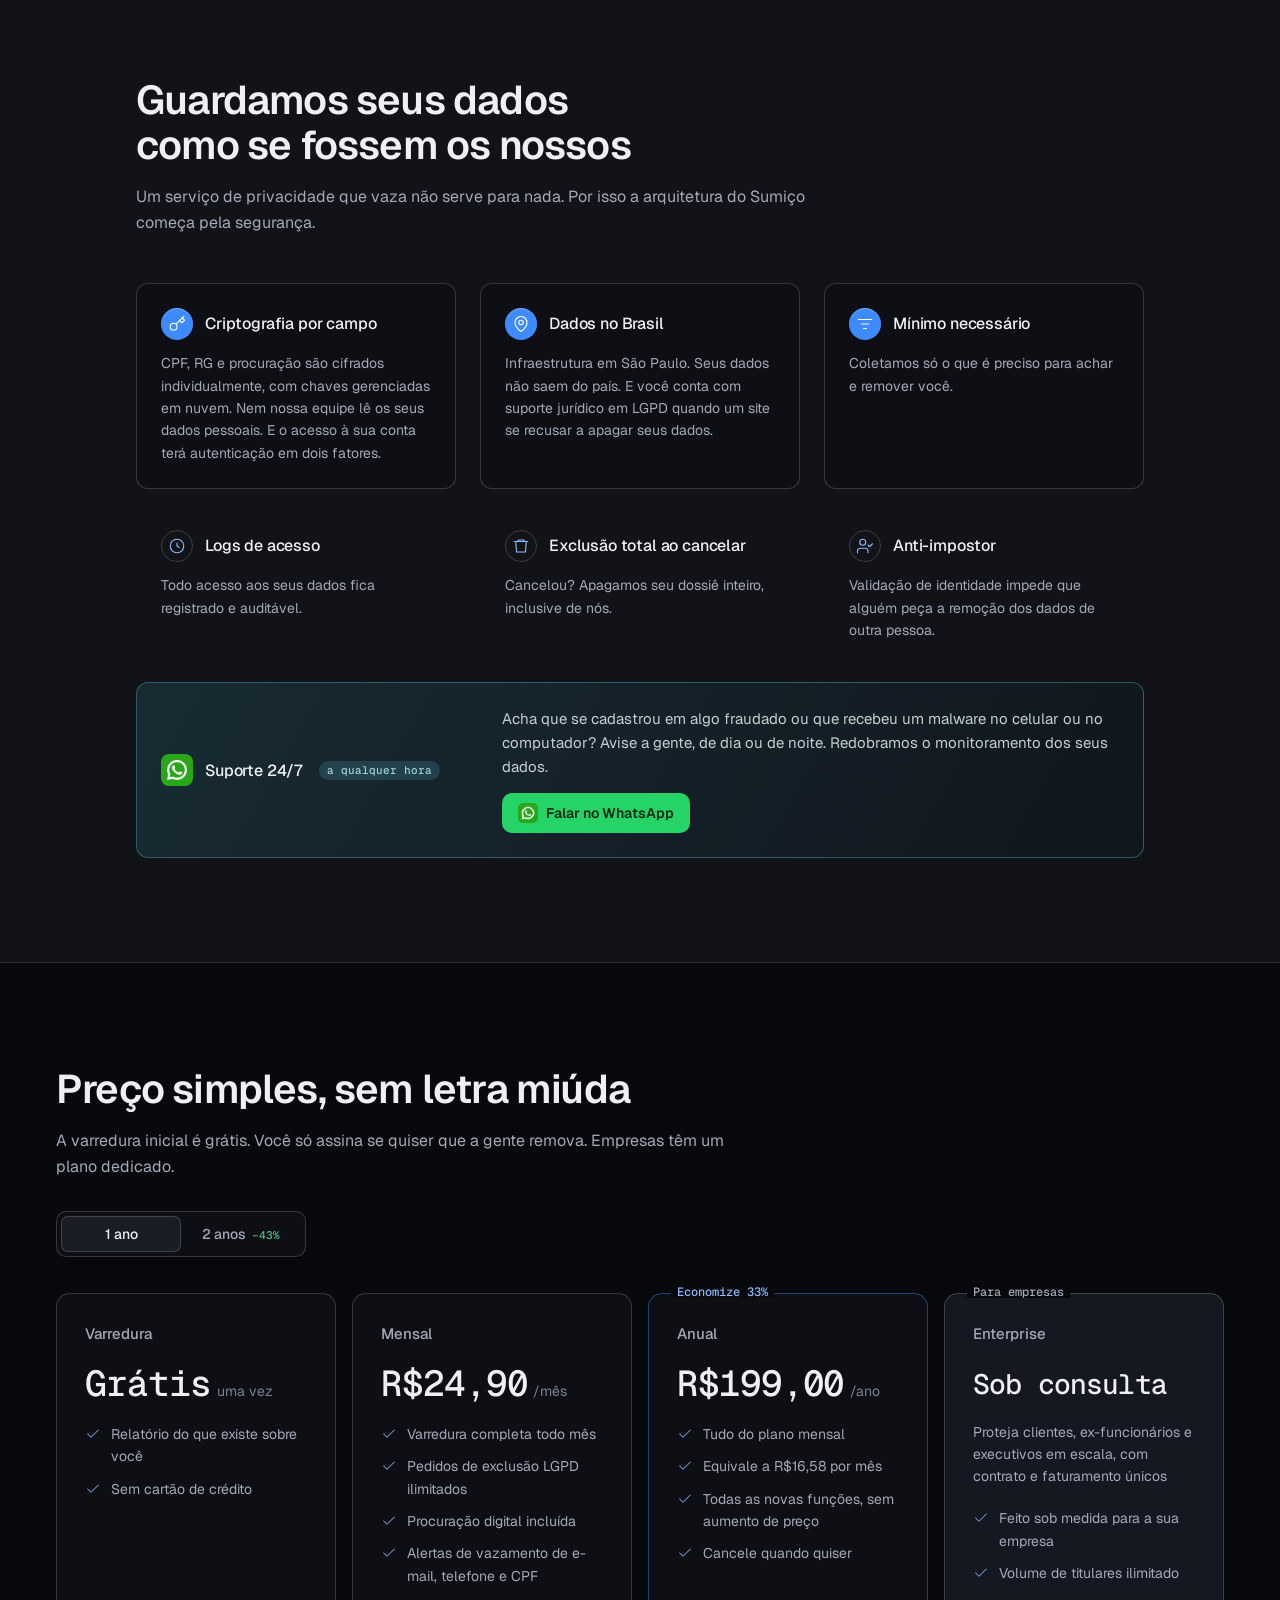
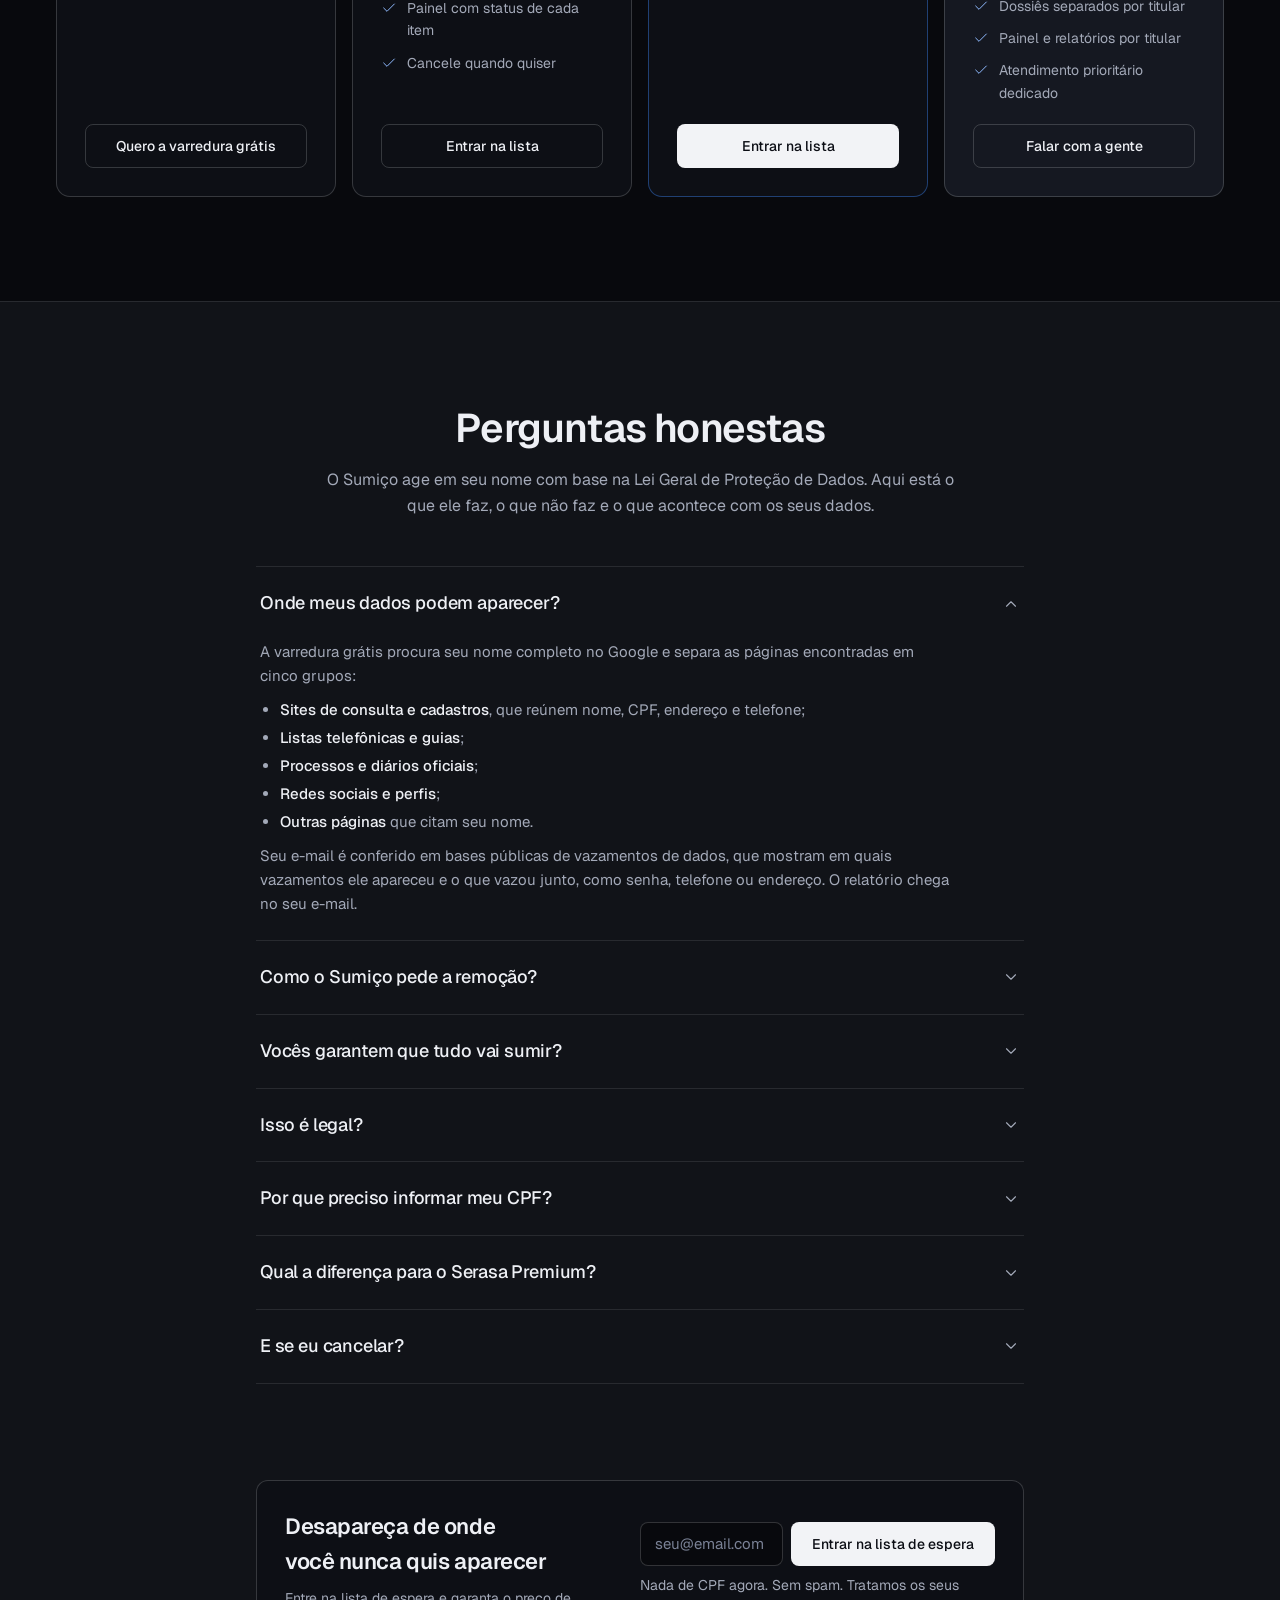
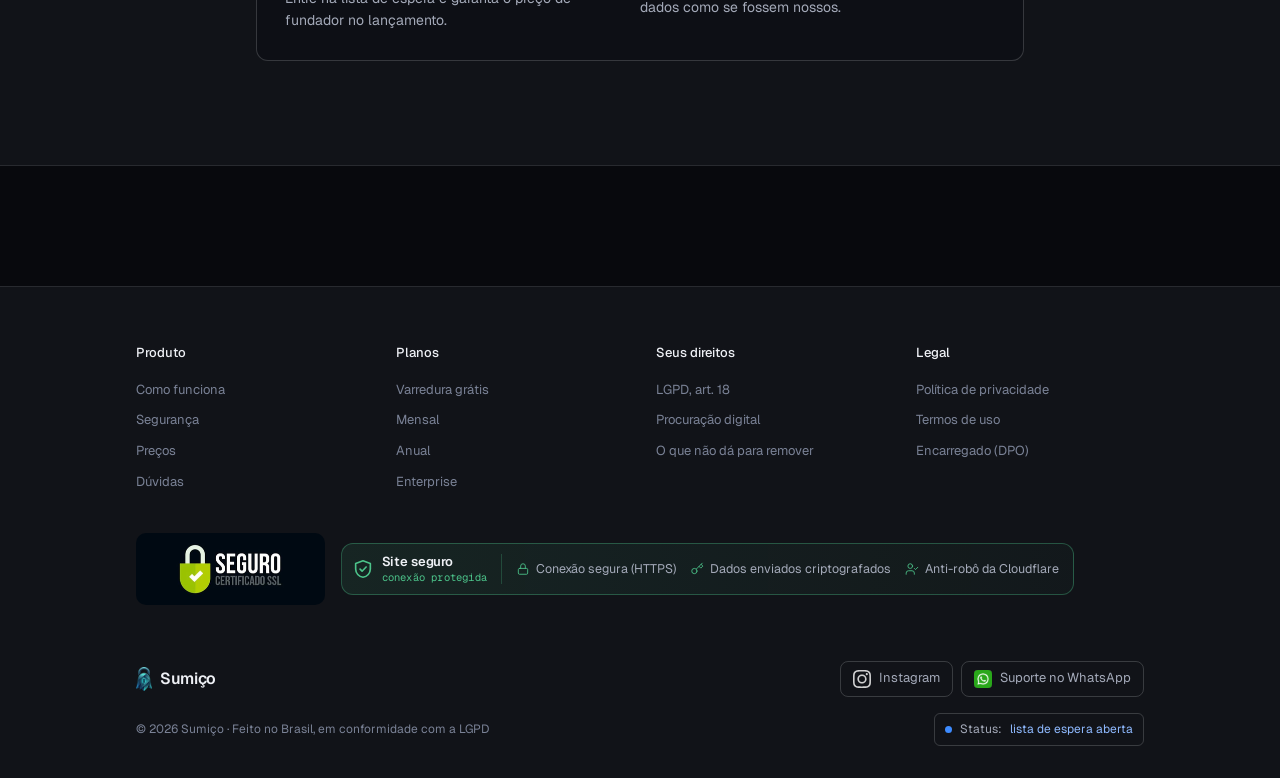
==== commit 70135107: "Prévia: vídeo de fundo no topo com 3 opções e seletor Co-Authored-By: Claude Opus 5.5 <noreply@anthr" ====
--- a/index.html
+++ b/index.html
@@ -95,6 +95,19 @@
     linear-gradient(90deg, transparent calc(50% - .5px), rgba(238,240,245,.05) 50%, transparent calc(50% + .5px)),
     linear-gradient(90deg, transparent calc(20% - .5px), rgba(238,240,245,.035) 20%, transparent calc(20% + .5px)),
     linear-gradient(90deg, transparent calc(80% - .5px), rgba(238,240,245,.035) 80%, transparent calc(80% + .5px)) }
+/* Vídeo de fundo do topo: fica atrás de tudo, escurecido à esquerda para o texto
+   e com as bordas apagadas no fundo da página, para não competir com o título nem com o relatório. */
+.hero-video { position: absolute; inset: 0; z-index: 0; pointer-events: none; overflow: hidden; background: var(--bg) }
+.hero-video video { position: absolute; inset: 0; width: 100%; height: 100%; object-fit: cover; opacity: .62; filter: saturate(.75) contrast(1.05); transform: scale(1.04) }
+.hero-video::before { content: ""; position: absolute; inset: 0; z-index: 1; background: rgba(31, 111, 122, .18); mix-blend-mode: color }
+.hero-video::after { content: ""; position: absolute; inset: 0; z-index: 1;
+  background:
+    linear-gradient(90deg, rgba(8, 9, 13, .94) 0%, rgba(8, 9, 13, .8) 38%, rgba(8, 9, 13, .42) 70%, rgba(8, 9, 13, .55) 100%),
+    linear-gradient(180deg, rgba(8, 9, 13, .7) 0%, transparent 22%, transparent 70%, var(--bg) 100%) }
+@media (max-width: 960px) {
+  .hero-video video { opacity: .38 }
+  .hero-video::after { background: linear-gradient(180deg, rgba(8, 9, 13, .8) 0%, rgba(8, 9, 13, .72) 50%, var(--bg) 100%) }
+}
 .hero-grid { position: relative; max-width: 1200px; display: grid; grid-template-columns: 1.1fr 1fr; gap: 56px; align-items: center }
 @media (max-width: 960px) { .hero-grid { grid-template-columns: 1fr; gap: 56px } .hero { padding-block: 56px 72px } }
 .hero h1 { font-size: clamp(40px, 5.6vw, 84px); line-height: 1.02; letter-spacing: -.045em; font-weight: 600 }
@@ -640,7 +653,12 @@
 
 <main id="topo">
   <!-- Hero -->
-  <section class="hero">
+  <section class="hero has-video">
+    <div class="hero-video" aria-hidden="true">
+      <video id="hero-vid" muted playsinline autoplay loop preload="auto" poster="media/bg-servidores.jpg" disablepictureinpicture>
+        <source src="media/bg-servidores.mp4" type="video/mp4">
+      </video>
+    </div>
     <div class="hero-bg" aria-hidden="true"></div>
     <div class="wrap hero-grid">
       <div class="hero-copy">
@@ -1662,3 +1680,46 @@
 })();
 </script>
 <script src="anim.js" defer></script>
+<script>
+/* Vídeo do topo: quem pediu menos movimento vê só a imagem parada; fora da tela, o vídeo pausa. */
+(function () {
+  var v = document.getElementById('hero-vid'); if (!v) return;
+  if (window.matchMedia && matchMedia('(prefers-reduced-motion: reduce)').matches) { v.removeAttribute('autoplay'); v.pause(); return; }
+  if ('IntersectionObserver' in window) new IntersectionObserver(function (e) {
+    if (e[0].isIntersecting) { var p = v.play(); if (p && p.catch) p.catch(function () {}); } else v.pause();
+  }).observe(v.parentNode);
+})();
+</script>
+<!-- PRÉVIA (só nesta branch): troca o vídeo do topo. Não vai para o site. -->
+<style>
+.pv-switch { position: fixed; z-index: 90; left: 50%; bottom: max(16px, env(safe-area-inset-bottom, 0px)); transform: translateX(-50%); display: flex; gap: 4px; padding: 5px; border-radius: 12px; border: 1px solid rgba(242, 194, 48, .6); background: rgba(12, 13, 17, .92); backdrop-filter: blur(8px); -webkit-backdrop-filter: blur(8px); box-shadow: 0 12px 30px rgba(0, 0, 0, .5); font: 500 13px/1 var(--sans) }
+.pv-switch b { align-self: center; padding: 0 8px 0 6px; color: #f2c230; font: 600 11px/1 var(--mono); letter-spacing: .08em; text-transform: uppercase }
+.pv-switch button { height: 34px; padding: 0 12px; border: 0; border-radius: 8px; background: none; color: #a3a9b8; font: inherit; cursor: pointer; white-space: nowrap }
+.pv-switch button[aria-pressed="true"] { background: #f2f3f6; color: #0b0d14 }
+@media (max-width: 560px) { .pv-switch b, .pv-switch .pv-x { display: none } .pv-switch button { padding: 0 9px; font-size: 12px } }
+</style>
+<div class="pv-switch" role="group" aria-label="Prévia do vídeo de fundo">
+  <b>Prévia</b>
+  <button type="button" data-v="servidores"><span class="pv-x">1 · </span>Servidores</button>
+  <button type="button" data-v="cabos"><span class="pv-x">2 · </span>Cabos<span class="pv-x"> de rede</span></button>
+  <button type="button" data-v="cadeado"><span class="pv-x">3 · </span>Cadeado<span class="pv-x"> digital</span></button>
+  <button type="button" data-v="">Sem vídeo</button>
+</div>
+<script>
+(function () {
+  var vid = document.getElementById('hero-vid'), box = document.querySelector('.hero-video');
+  var btns = [].slice.call(document.querySelectorAll('.pv-switch button'));
+  var map = { '1': 'servidores', '2': 'cabos', '3': 'cadeado', '0': '' };
+  function set(v) {
+    btns.forEach(function (b) { b.setAttribute('aria-pressed', String(b.dataset.v === v)); });
+    if (!v) { box.hidden = true; vid.pause(); return; }
+    box.hidden = false;
+    vid.poster = 'media/bg-' + v + '.jpg';
+    vid.src = 'media/bg-' + v + '.mp4';
+    var p = vid.play(); if (p && p.catch) p.catch(function () {});
+  }
+  btns.forEach(function (b) { b.addEventListener('click', function () { set(b.dataset.v); try { history.replaceState(null, '', '?v=' + (b.dataset.v ? btns.indexOf(b) + 1 : 0)); } catch (e) {} }); });
+  var q = new URLSearchParams(location.search).get('v');
+  set(q != null && q in map ? map[q] : 'servidores');
+})();
+</script>
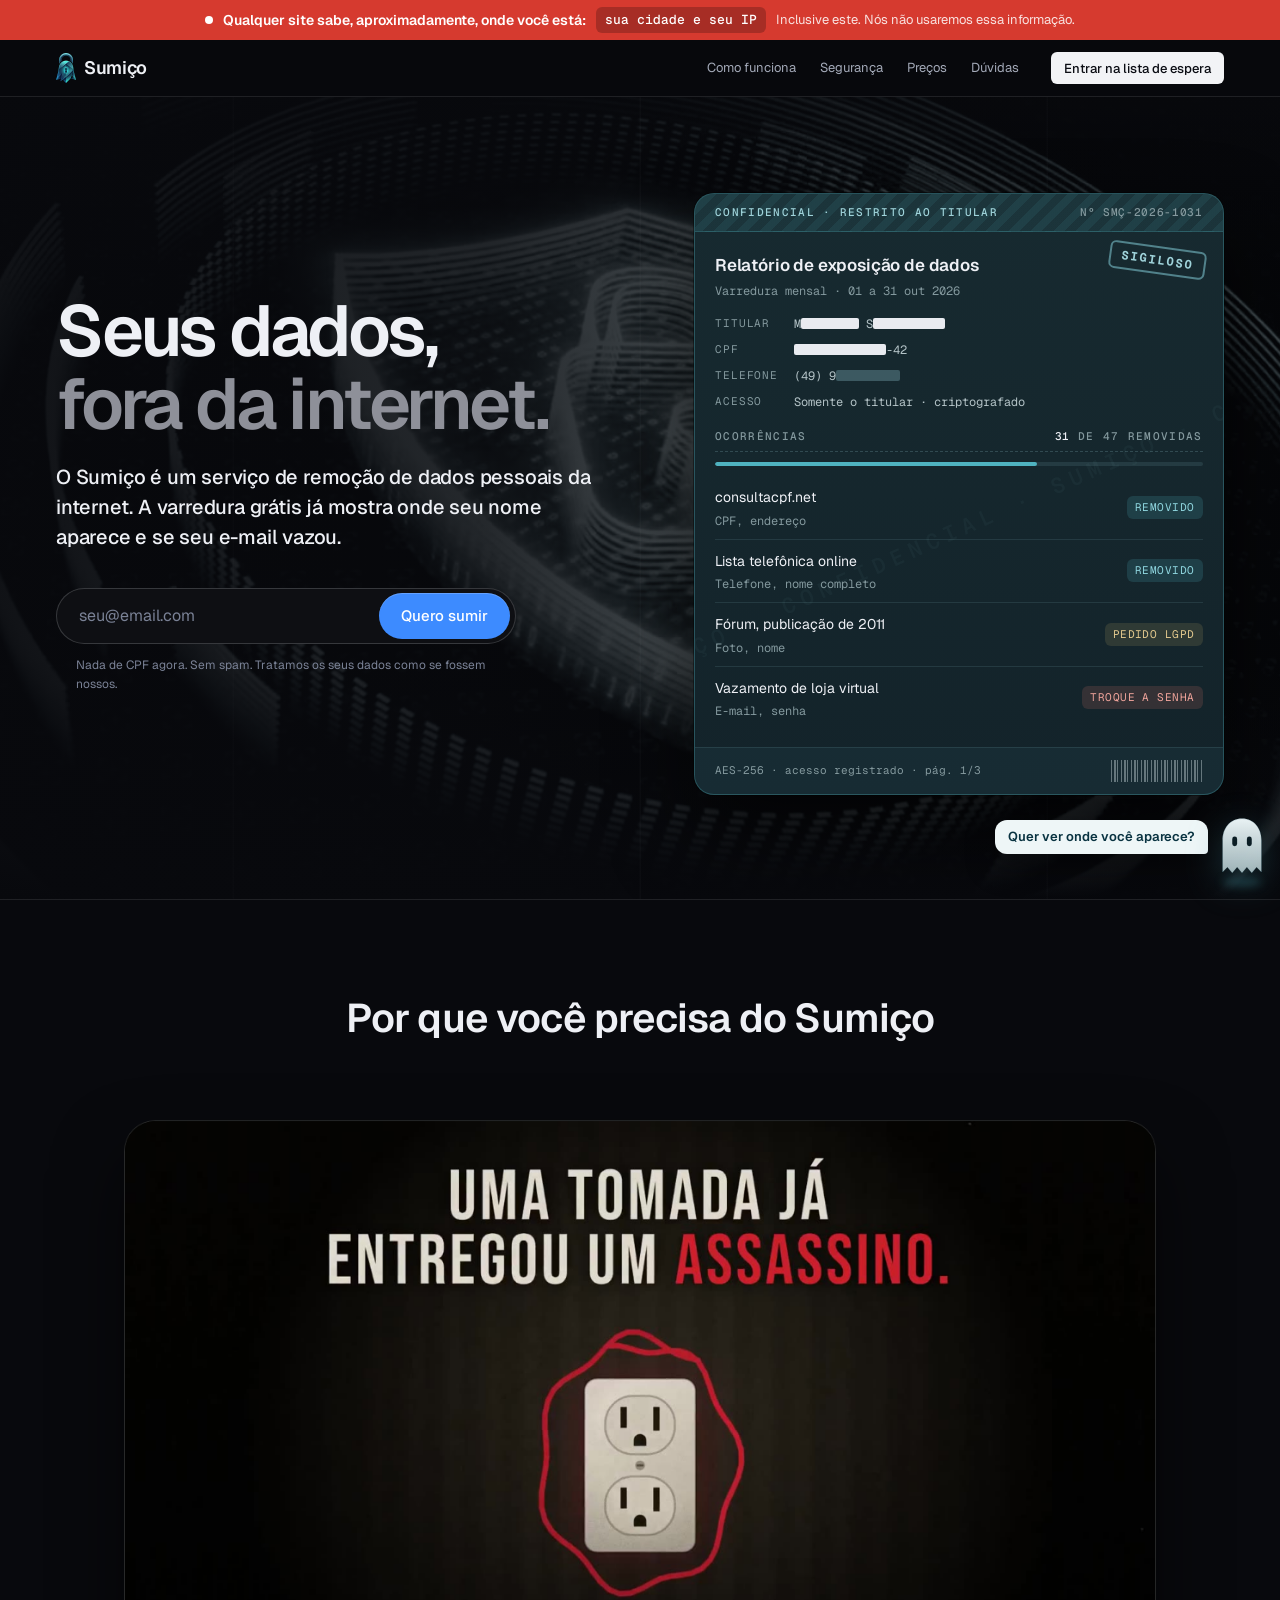
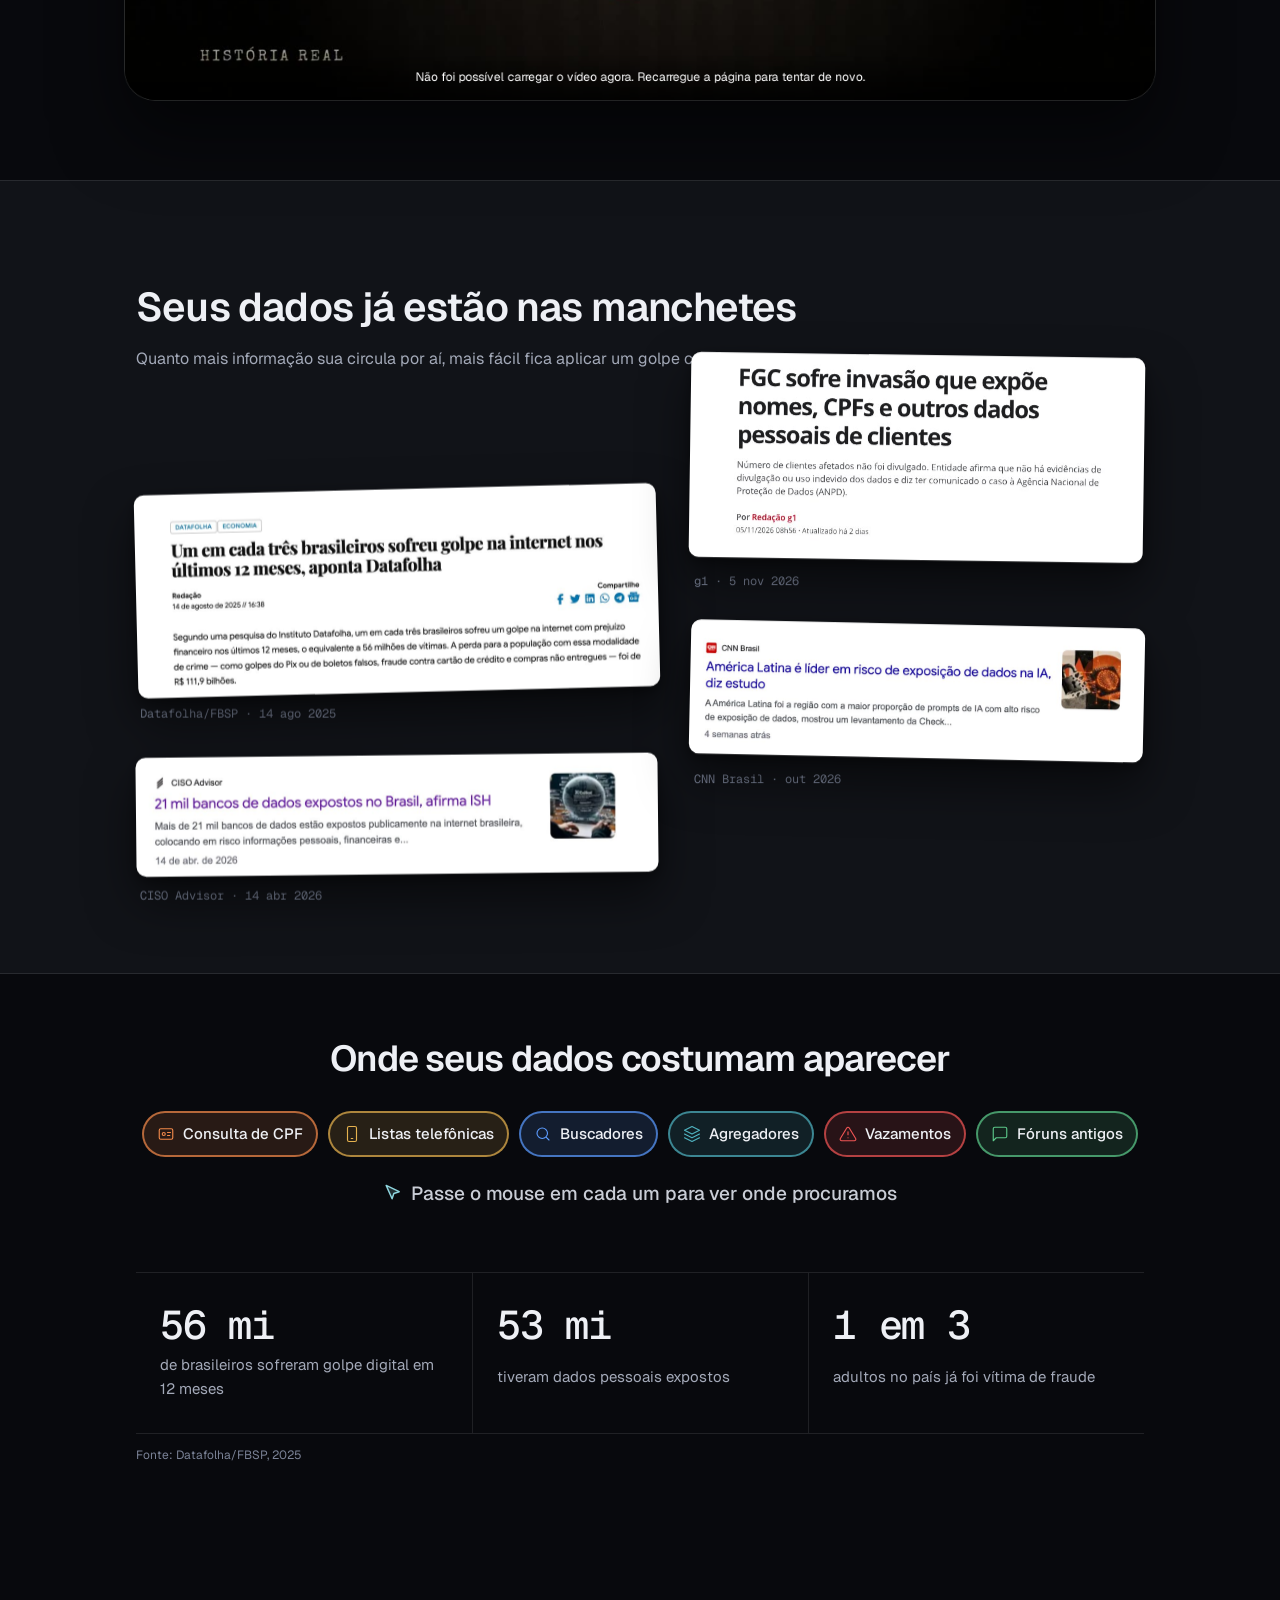
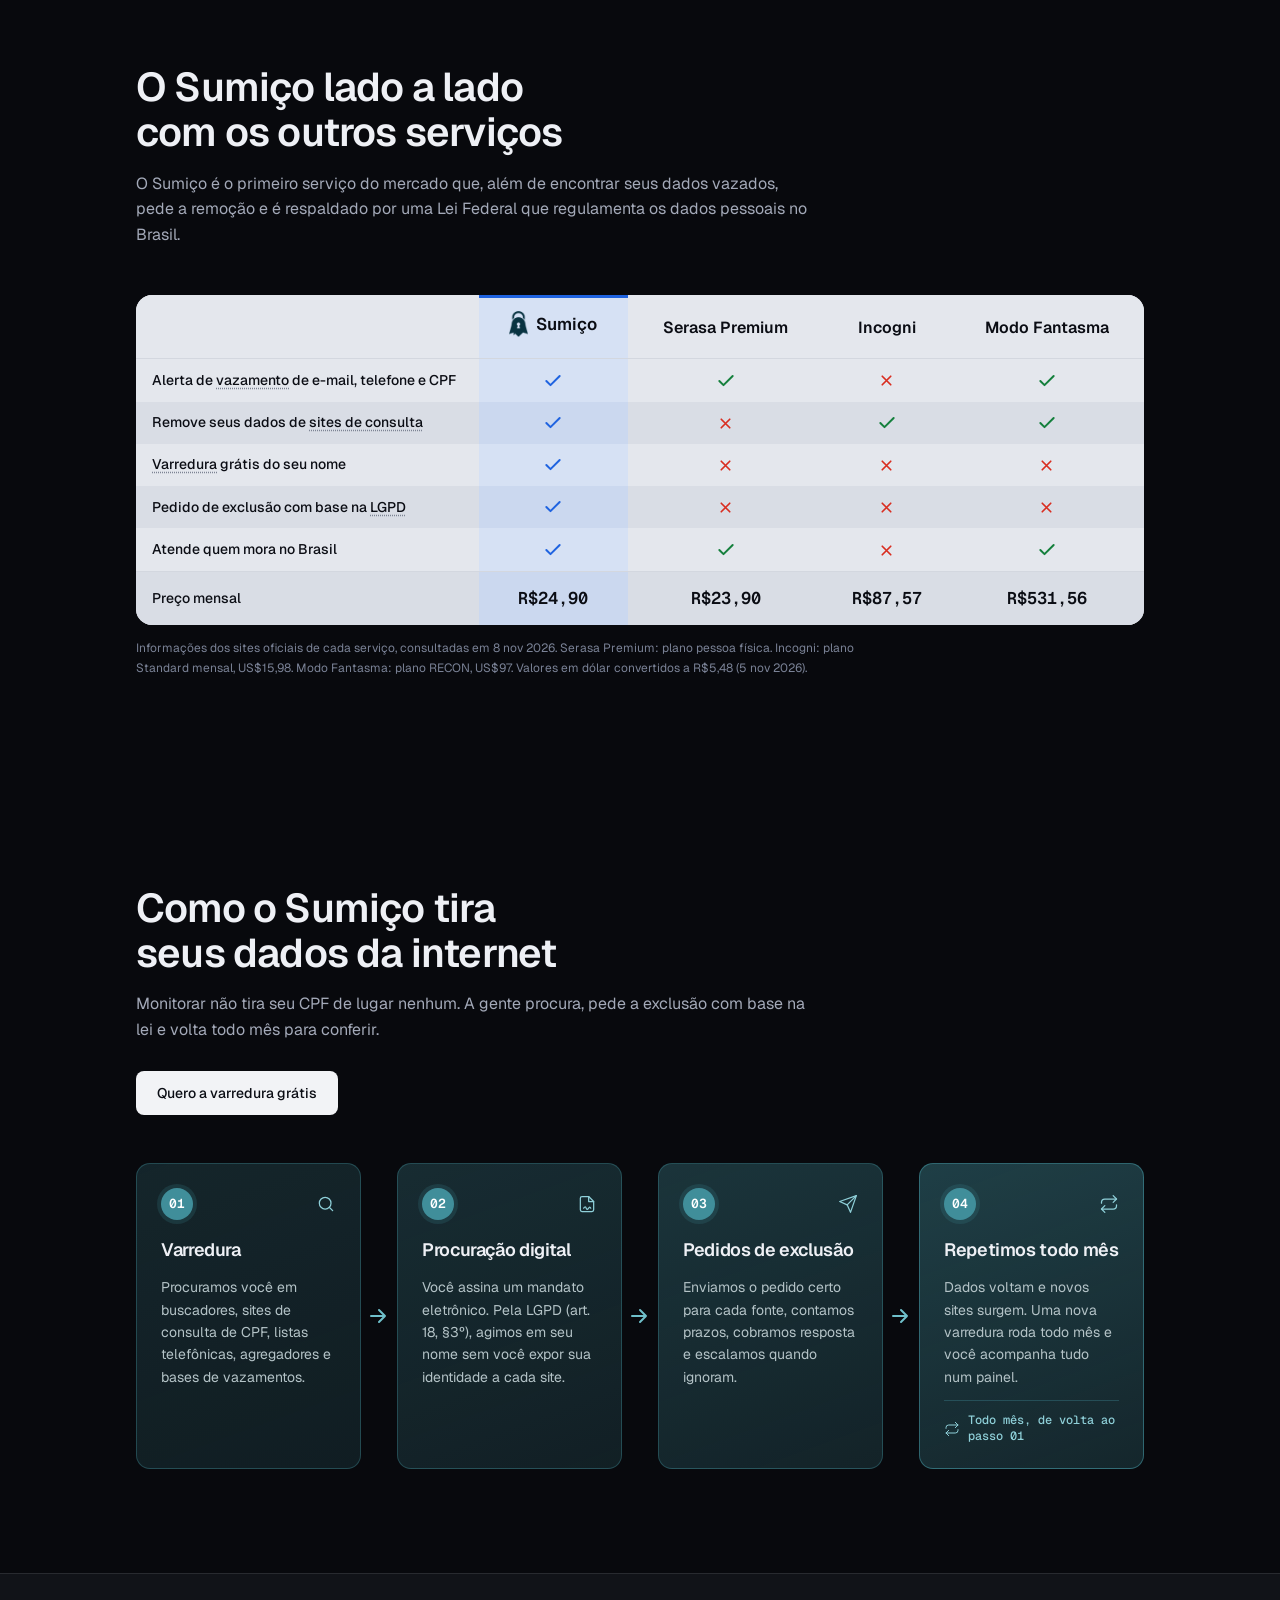
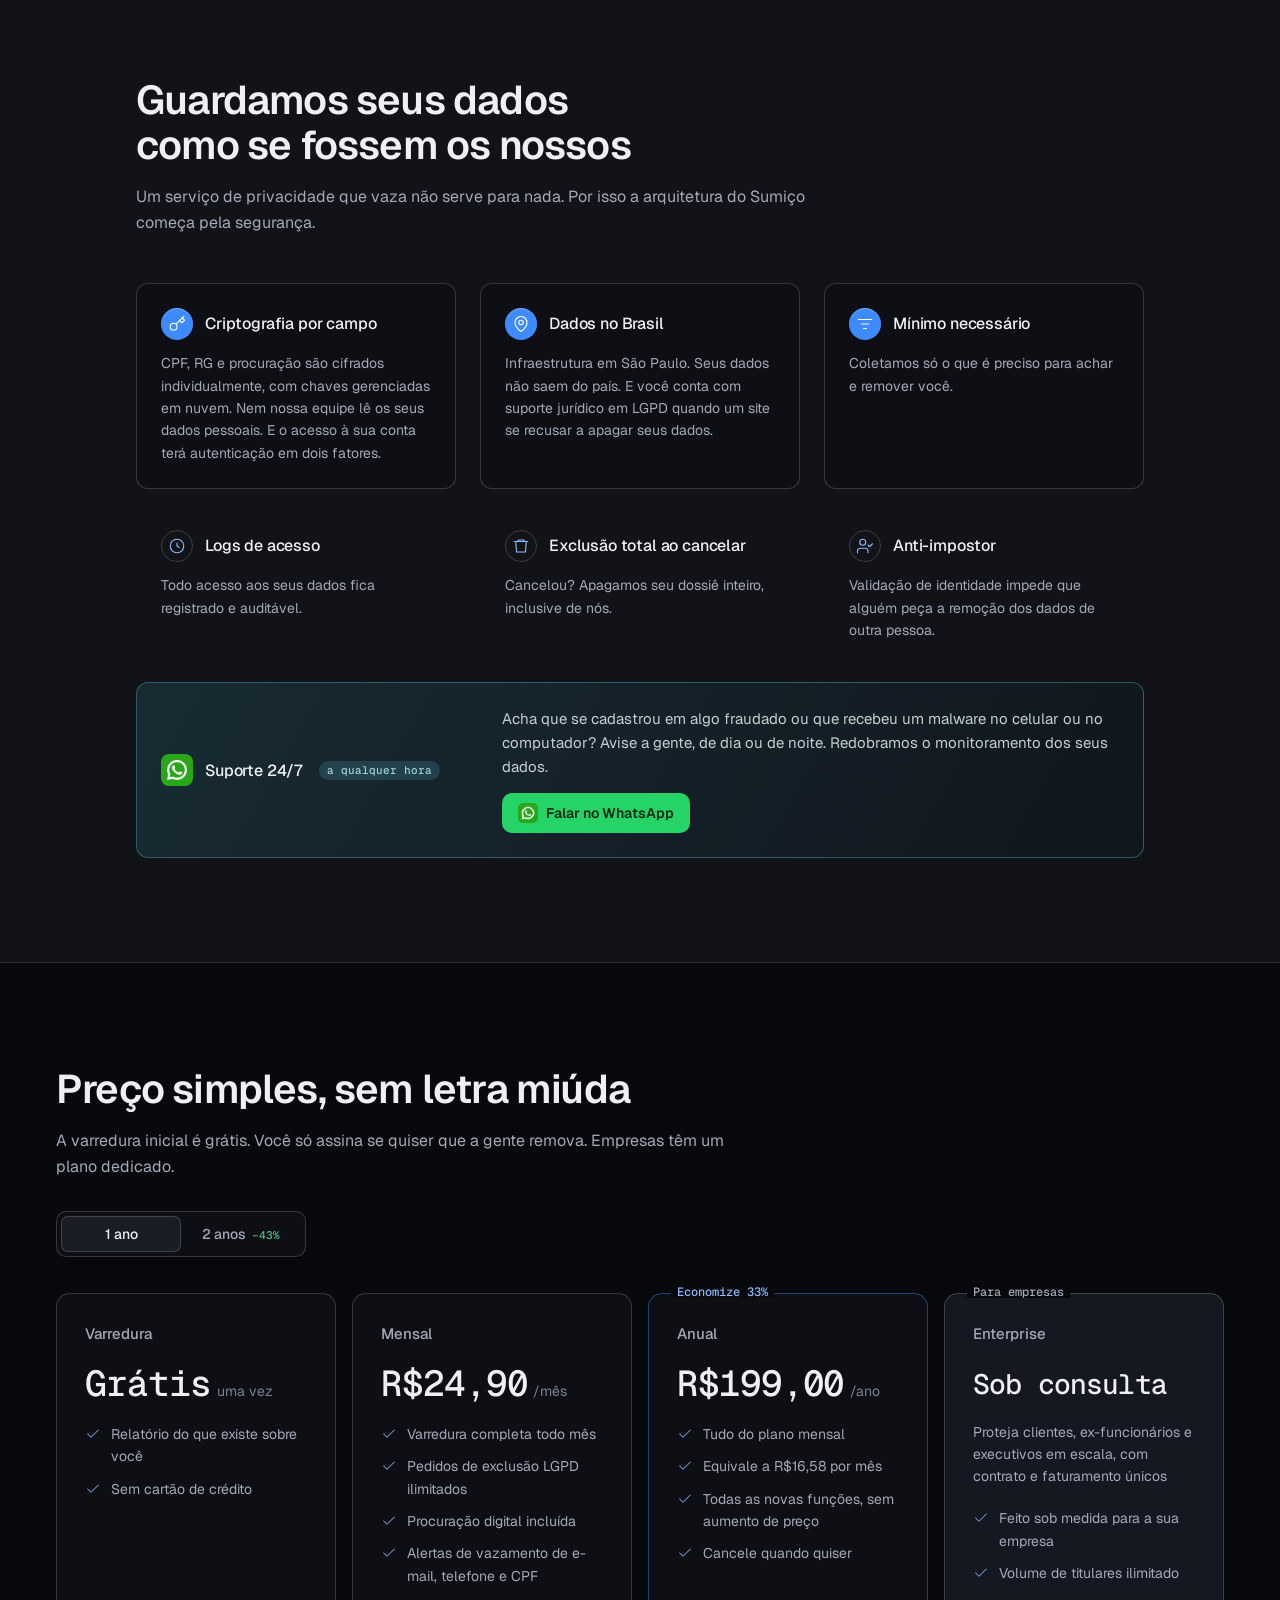
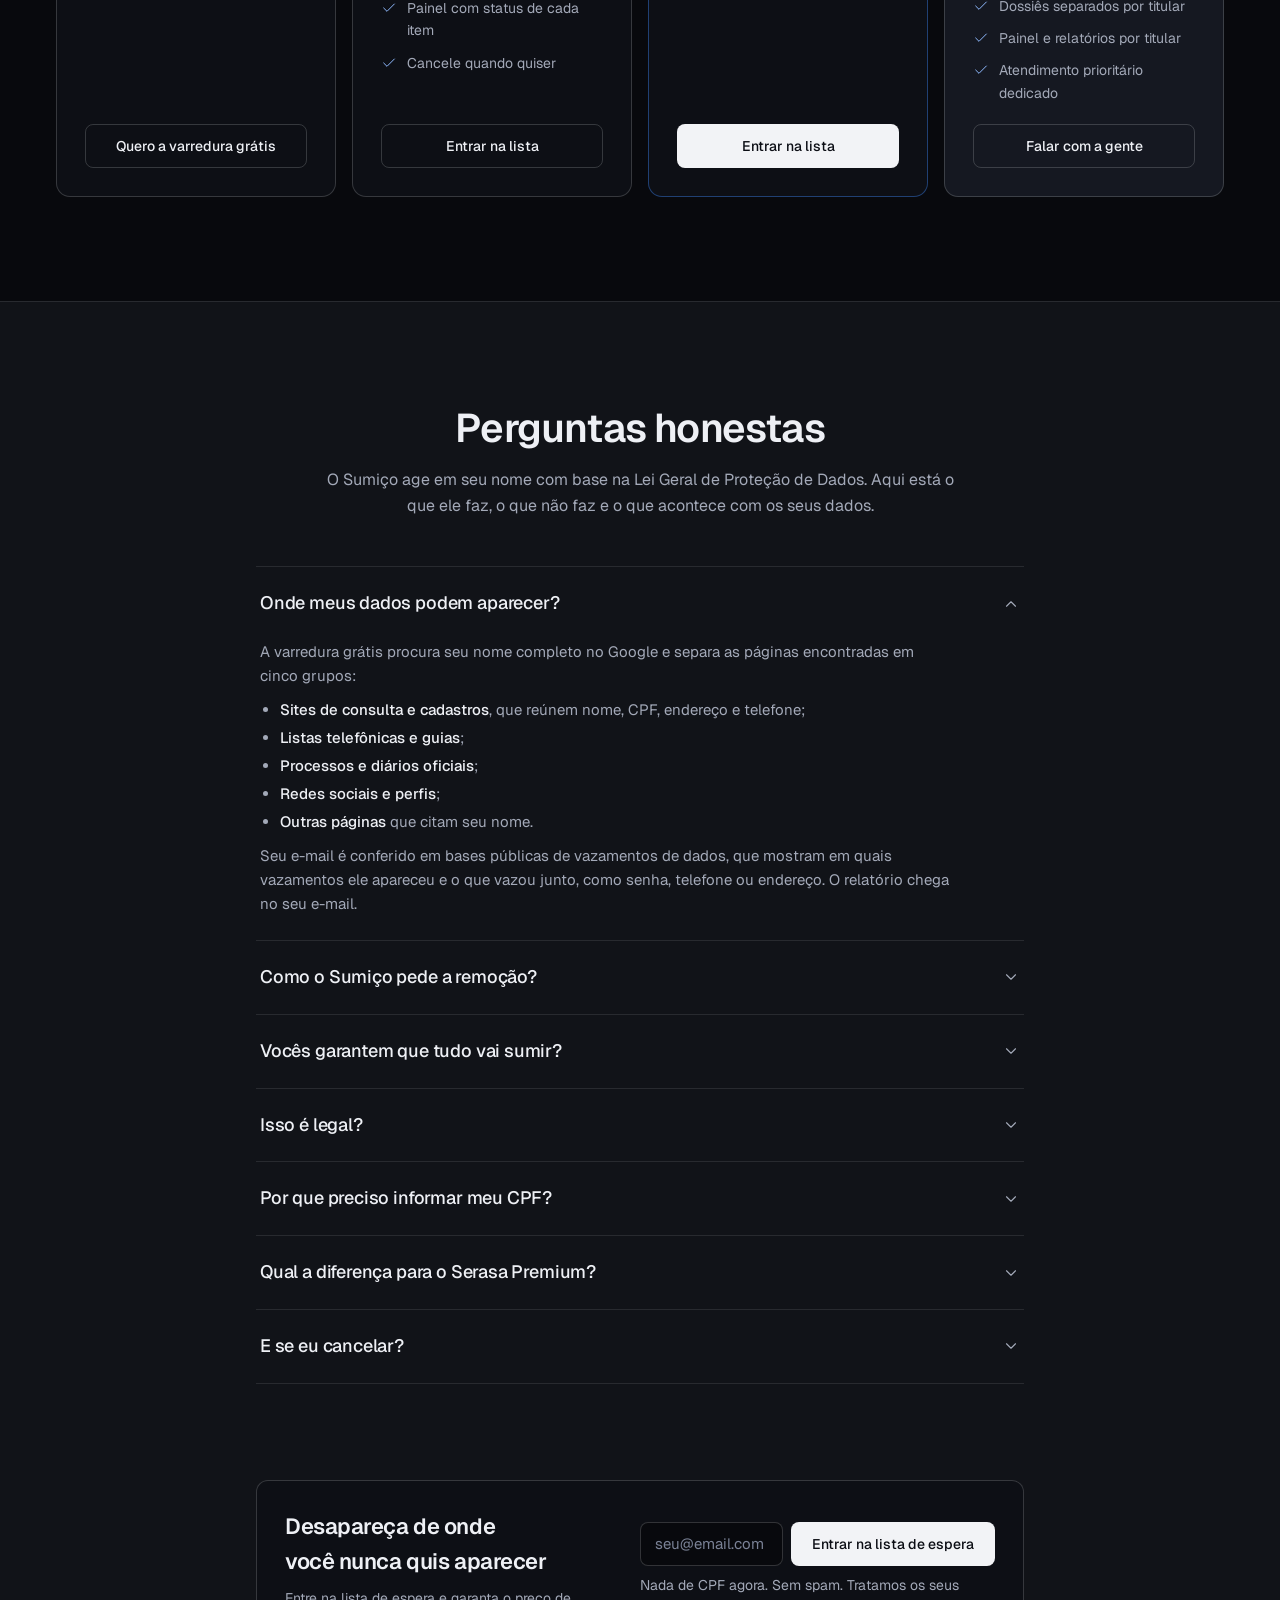
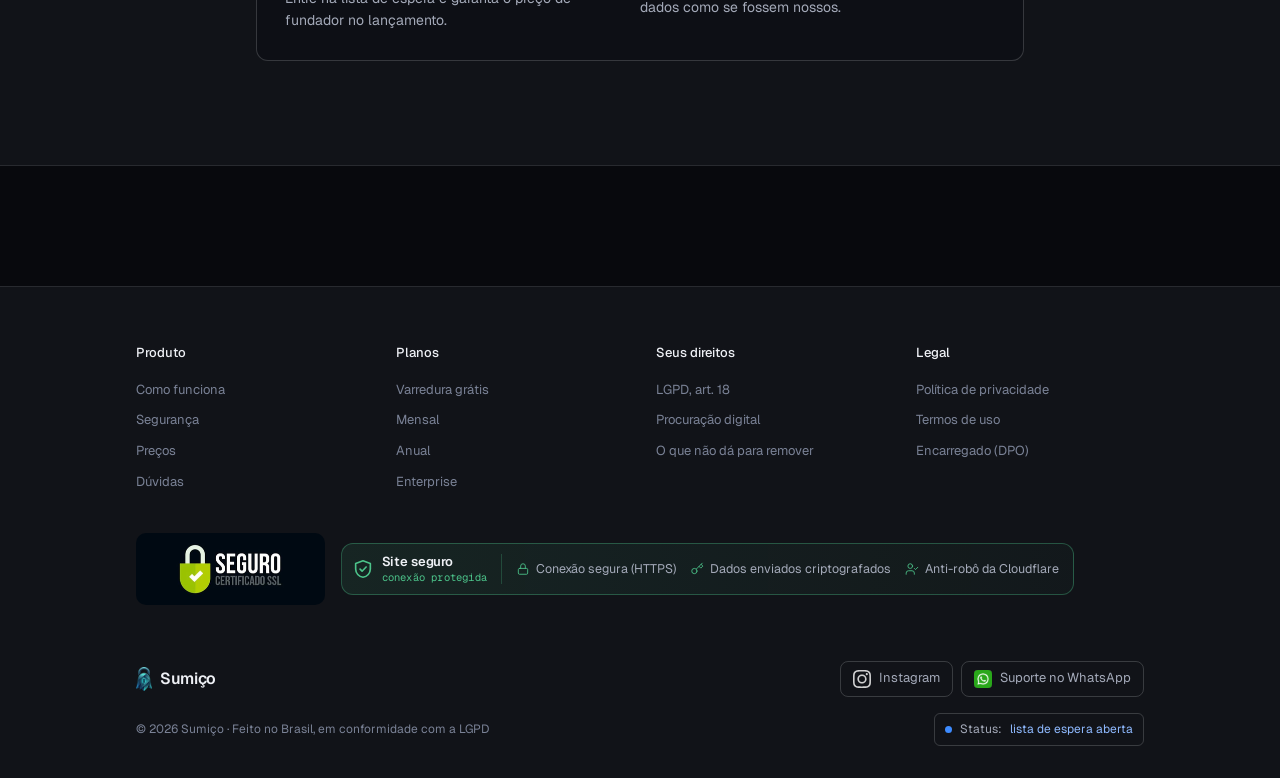
==== commit bcbfcb95: "Topo: vídeo de fundo do cadeado digital (Pexels, Chandresh Uike), escurecido atrás do título e do re" ====
--- a/index.html
+++ b/index.html
@@ -655,8 +655,8 @@
   <!-- Hero -->
   <section class="hero has-video">
     <div class="hero-video" aria-hidden="true">
-      <video id="hero-vid" muted playsinline autoplay loop preload="auto" poster="media/bg-servidores.jpg" disablepictureinpicture>
-        <source src="media/bg-servidores.mp4" type="video/mp4">
+      <video id="hero-vid" muted playsinline autoplay loop preload="auto" poster="media/bg-cadeado.jpg" disablepictureinpicture>
+        <source src="media/bg-cadeado.mp4" type="video/mp4">
       </video>
     </div>
     <div class="hero-bg" aria-hidden="true"></div>
@@ -1690,36 +1690,3 @@
   }).observe(v.parentNode);
 })();
 </script>
-<!-- PRÉVIA (só nesta branch): troca o vídeo do topo. Não vai para o site. -->
-<style>
-.pv-switch { position: fixed; z-index: 90; left: 50%; bottom: max(16px, env(safe-area-inset-bottom, 0px)); transform: translateX(-50%); display: flex; gap: 4px; padding: 5px; border-radius: 12px; border: 1px solid rgba(242, 194, 48, .6); background: rgba(12, 13, 17, .92); backdrop-filter: blur(8px); -webkit-backdrop-filter: blur(8px); box-shadow: 0 12px 30px rgba(0, 0, 0, .5); font: 500 13px/1 var(--sans) }
-.pv-switch b { align-self: center; padding: 0 8px 0 6px; color: #f2c230; font: 600 11px/1 var(--mono); letter-spacing: .08em; text-transform: uppercase }
-.pv-switch button { height: 34px; padding: 0 12px; border: 0; border-radius: 8px; background: none; color: #a3a9b8; font: inherit; cursor: pointer; white-space: nowrap }
-.pv-switch button[aria-pressed="true"] { background: #f2f3f6; color: #0b0d14 }
-@media (max-width: 560px) { .pv-switch b, .pv-switch .pv-x { display: none } .pv-switch button { padding: 0 9px; font-size: 12px } }
-</style>
-<div class="pv-switch" role="group" aria-label="Prévia do vídeo de fundo">
-  <b>Prévia</b>
-  <button type="button" data-v="servidores"><span class="pv-x">1 · </span>Servidores</button>
-  <button type="button" data-v="cabos"><span class="pv-x">2 · </span>Cabos<span class="pv-x"> de rede</span></button>
-  <button type="button" data-v="cadeado"><span class="pv-x">3 · </span>Cadeado<span class="pv-x"> digital</span></button>
-  <button type="button" data-v="">Sem vídeo</button>
-</div>
-<script>
-(function () {
-  var vid = document.getElementById('hero-vid'), box = document.querySelector('.hero-video');
-  var btns = [].slice.call(document.querySelectorAll('.pv-switch button'));
-  var map = { '1': 'servidores', '2': 'cabos', '3': 'cadeado', '0': '' };
-  function set(v) {
-    btns.forEach(function (b) { b.setAttribute('aria-pressed', String(b.dataset.v === v)); });
-    if (!v) { box.hidden = true; vid.pause(); return; }
-    box.hidden = false;
-    vid.poster = 'media/bg-' + v + '.jpg';
-    vid.src = 'media/bg-' + v + '.mp4';
-    var p = vid.play(); if (p && p.catch) p.catch(function () {});
-  }
-  btns.forEach(function (b) { b.addEventListener('click', function () { set(b.dataset.v); try { history.replaceState(null, '', '?v=' + (b.dataset.v ? btns.indexOf(b) + 1 : 0)); } catch (e) {} }); });
-  var q = new URLSearchParams(location.search).get('v');
-  set(q != null && q in map ? map[q] : 'servidores');
-})();
-</script>
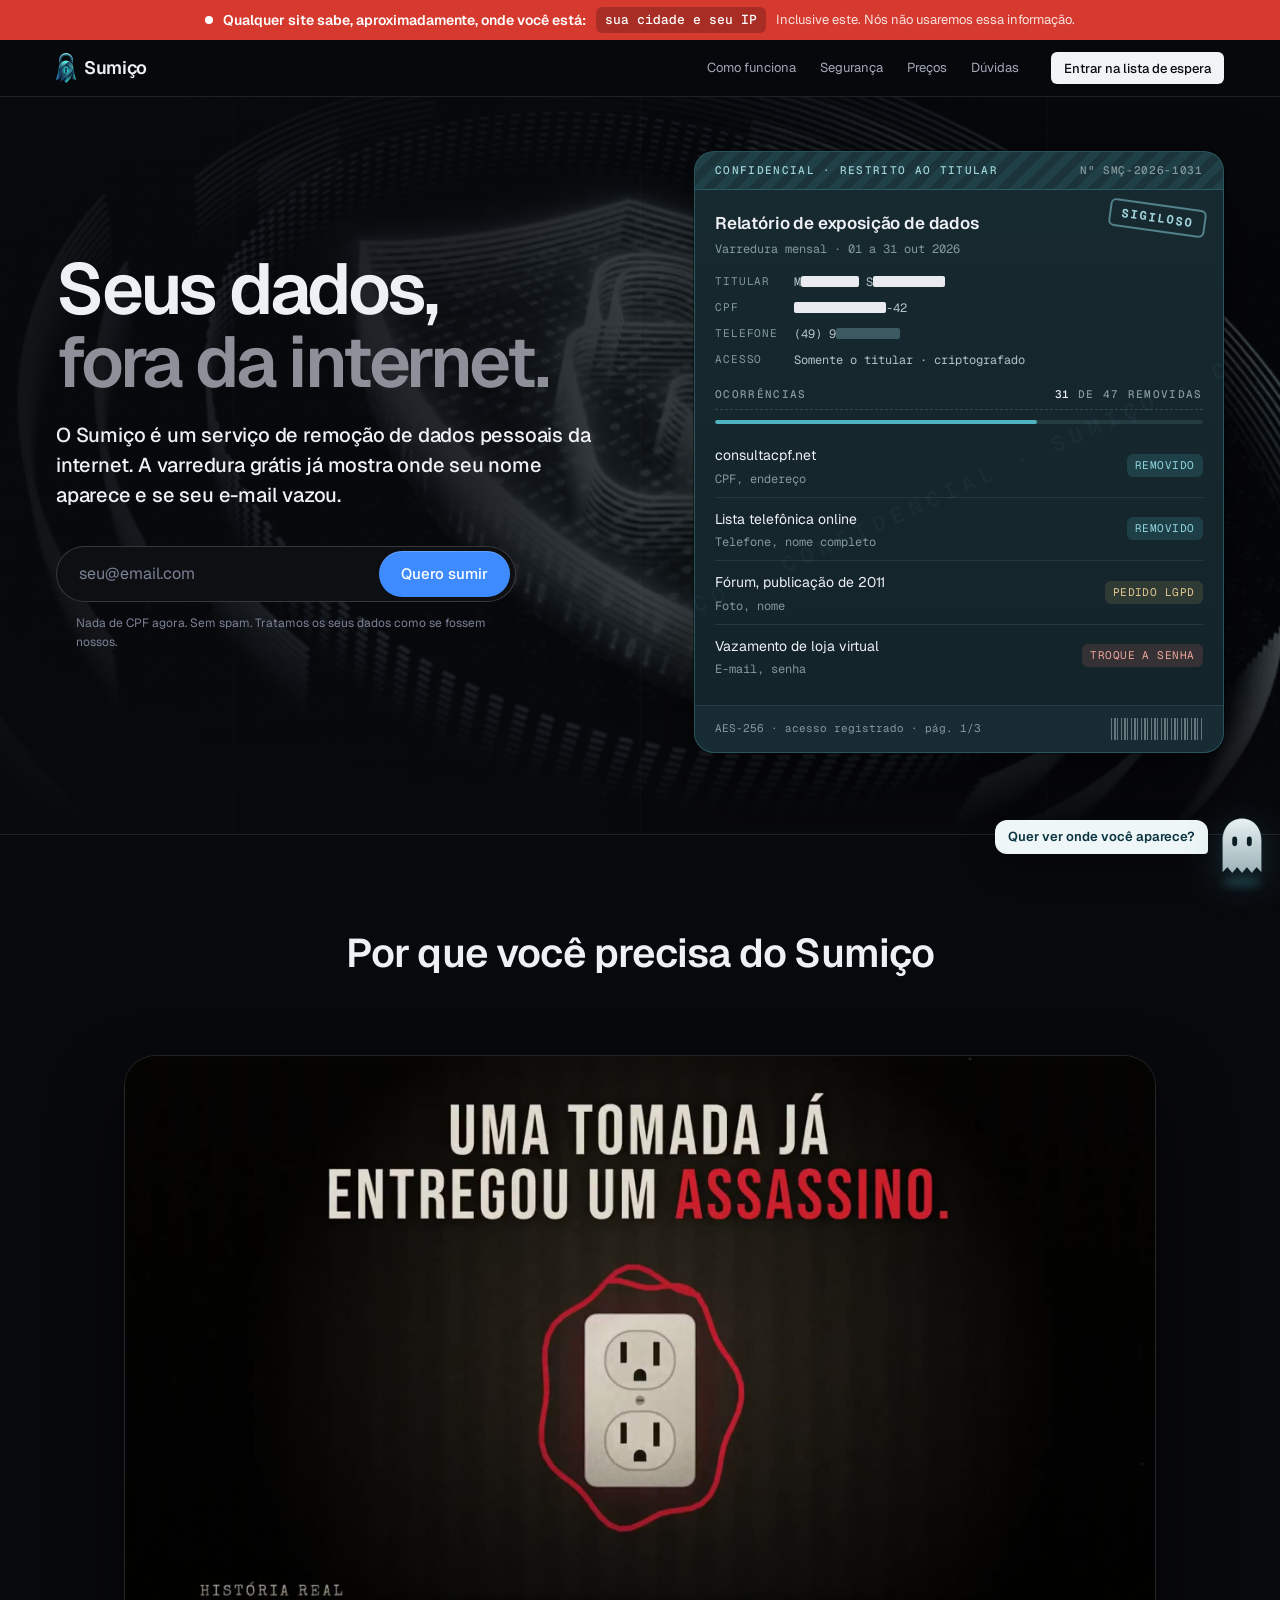
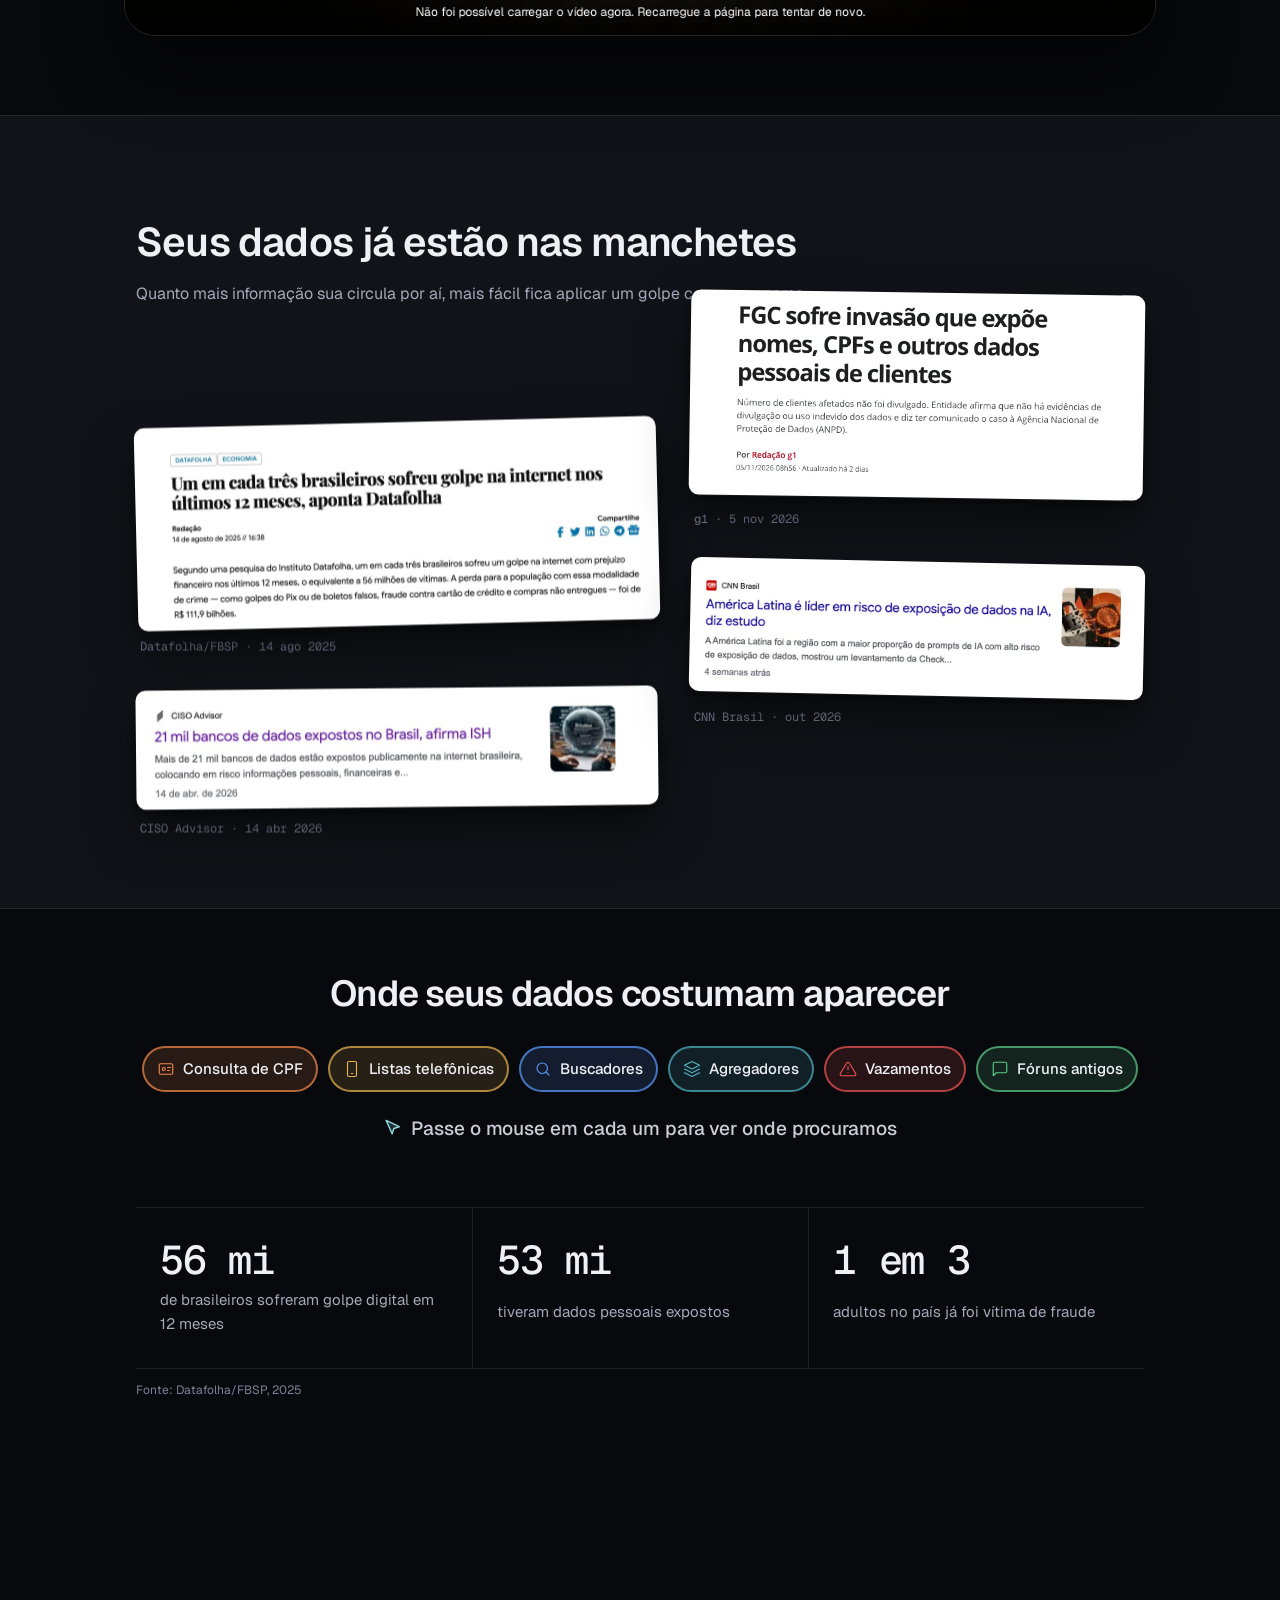
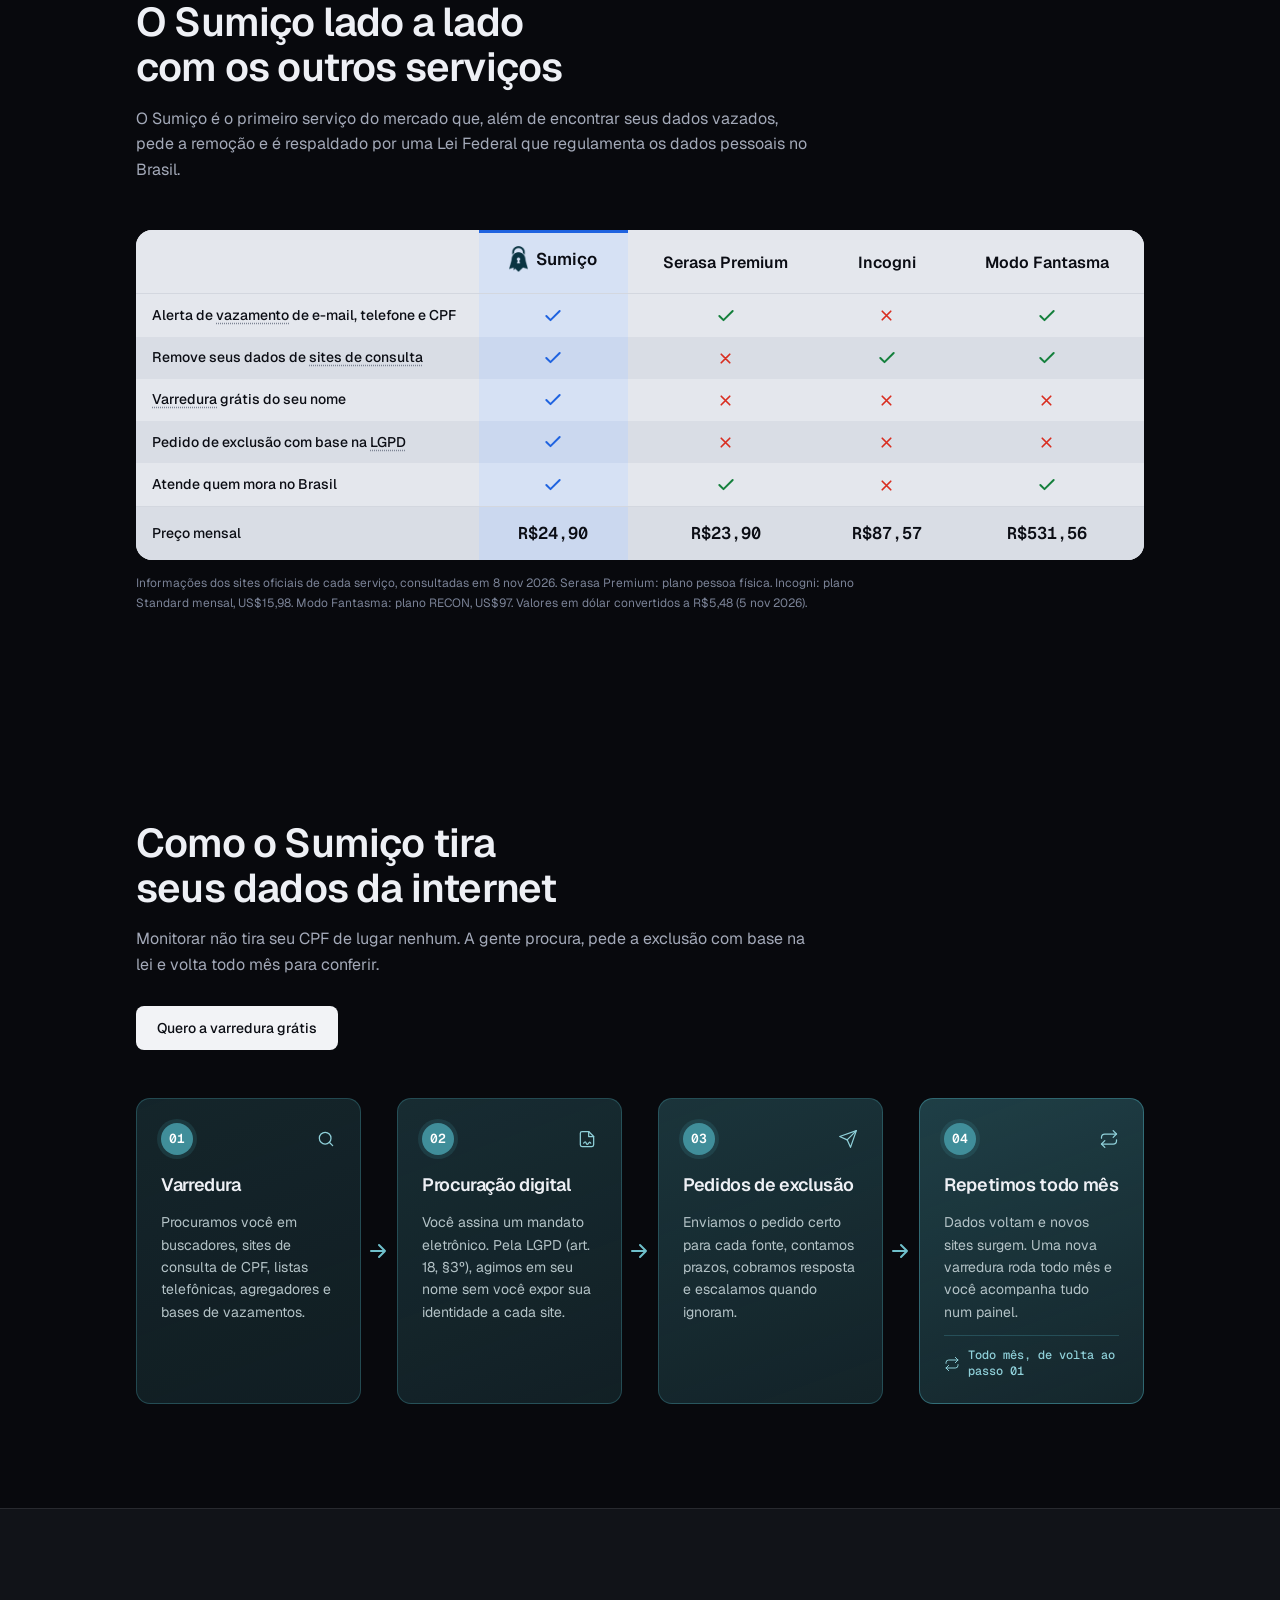
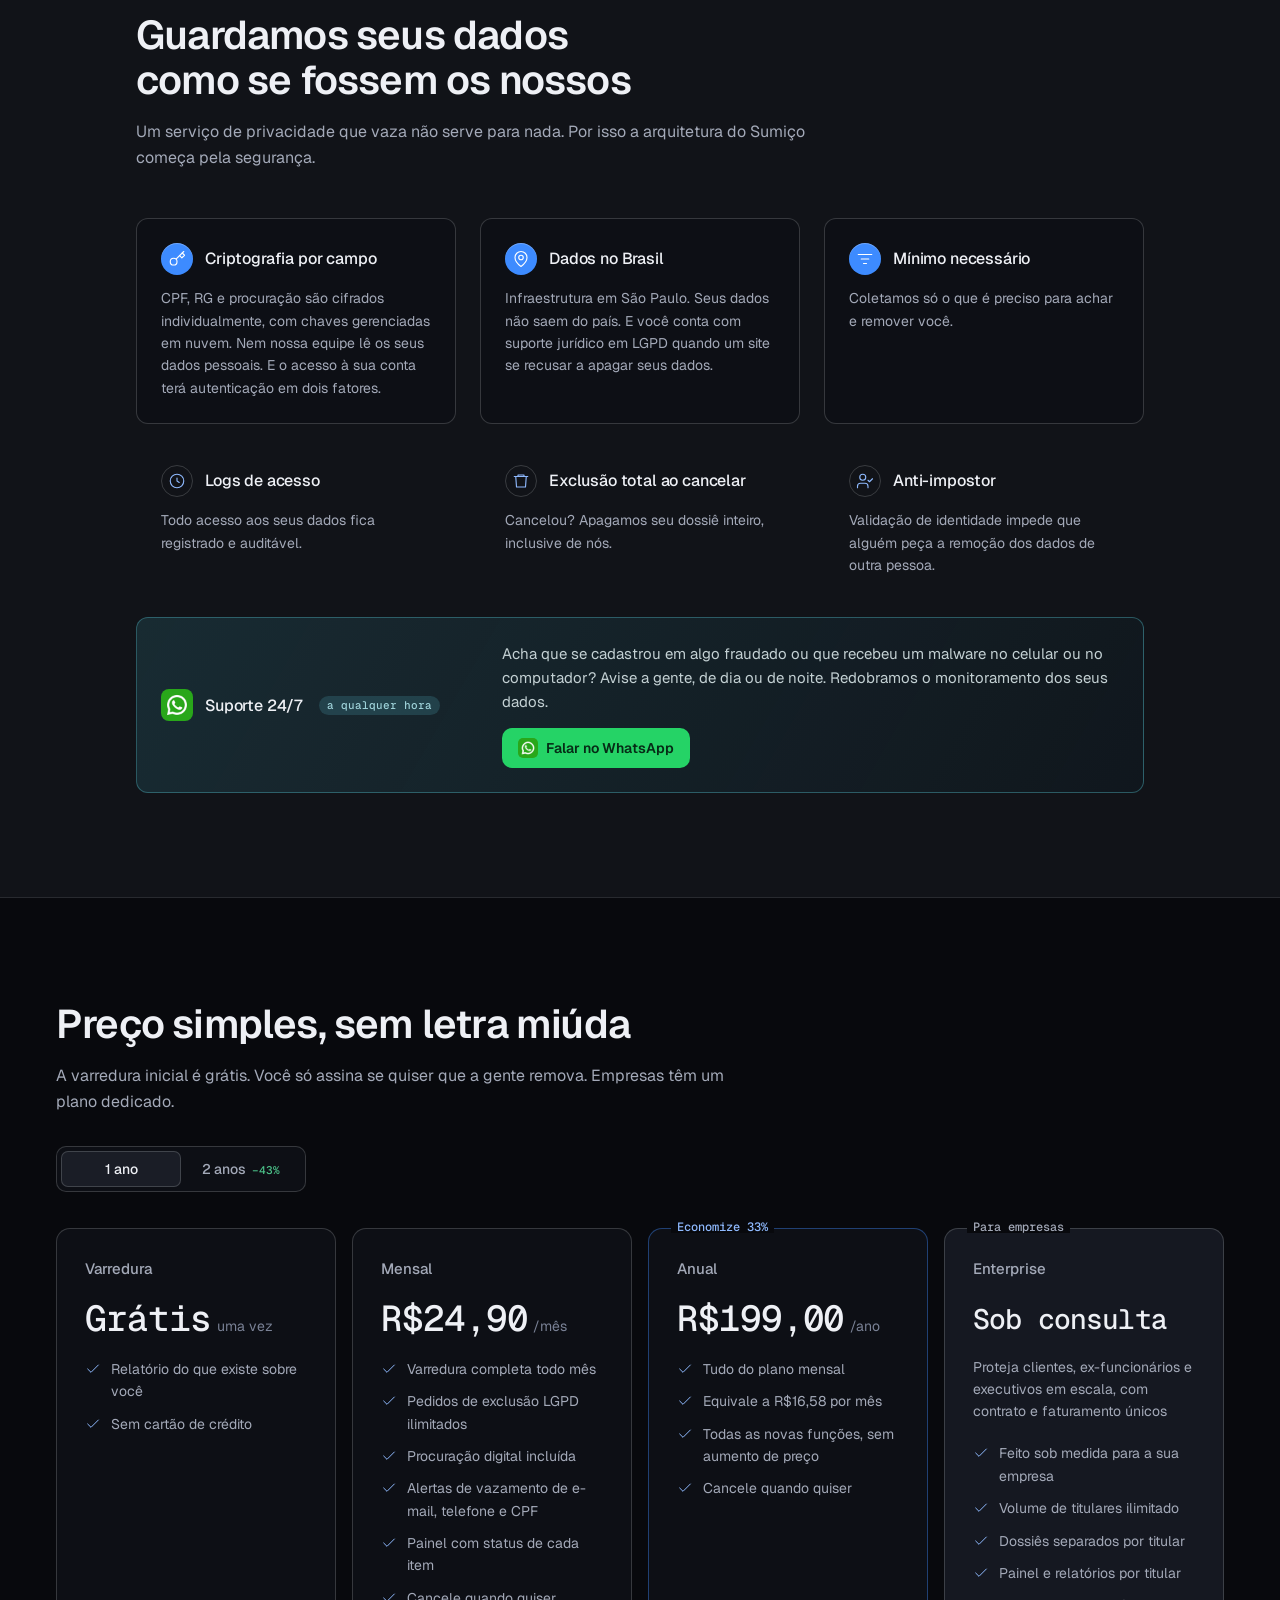
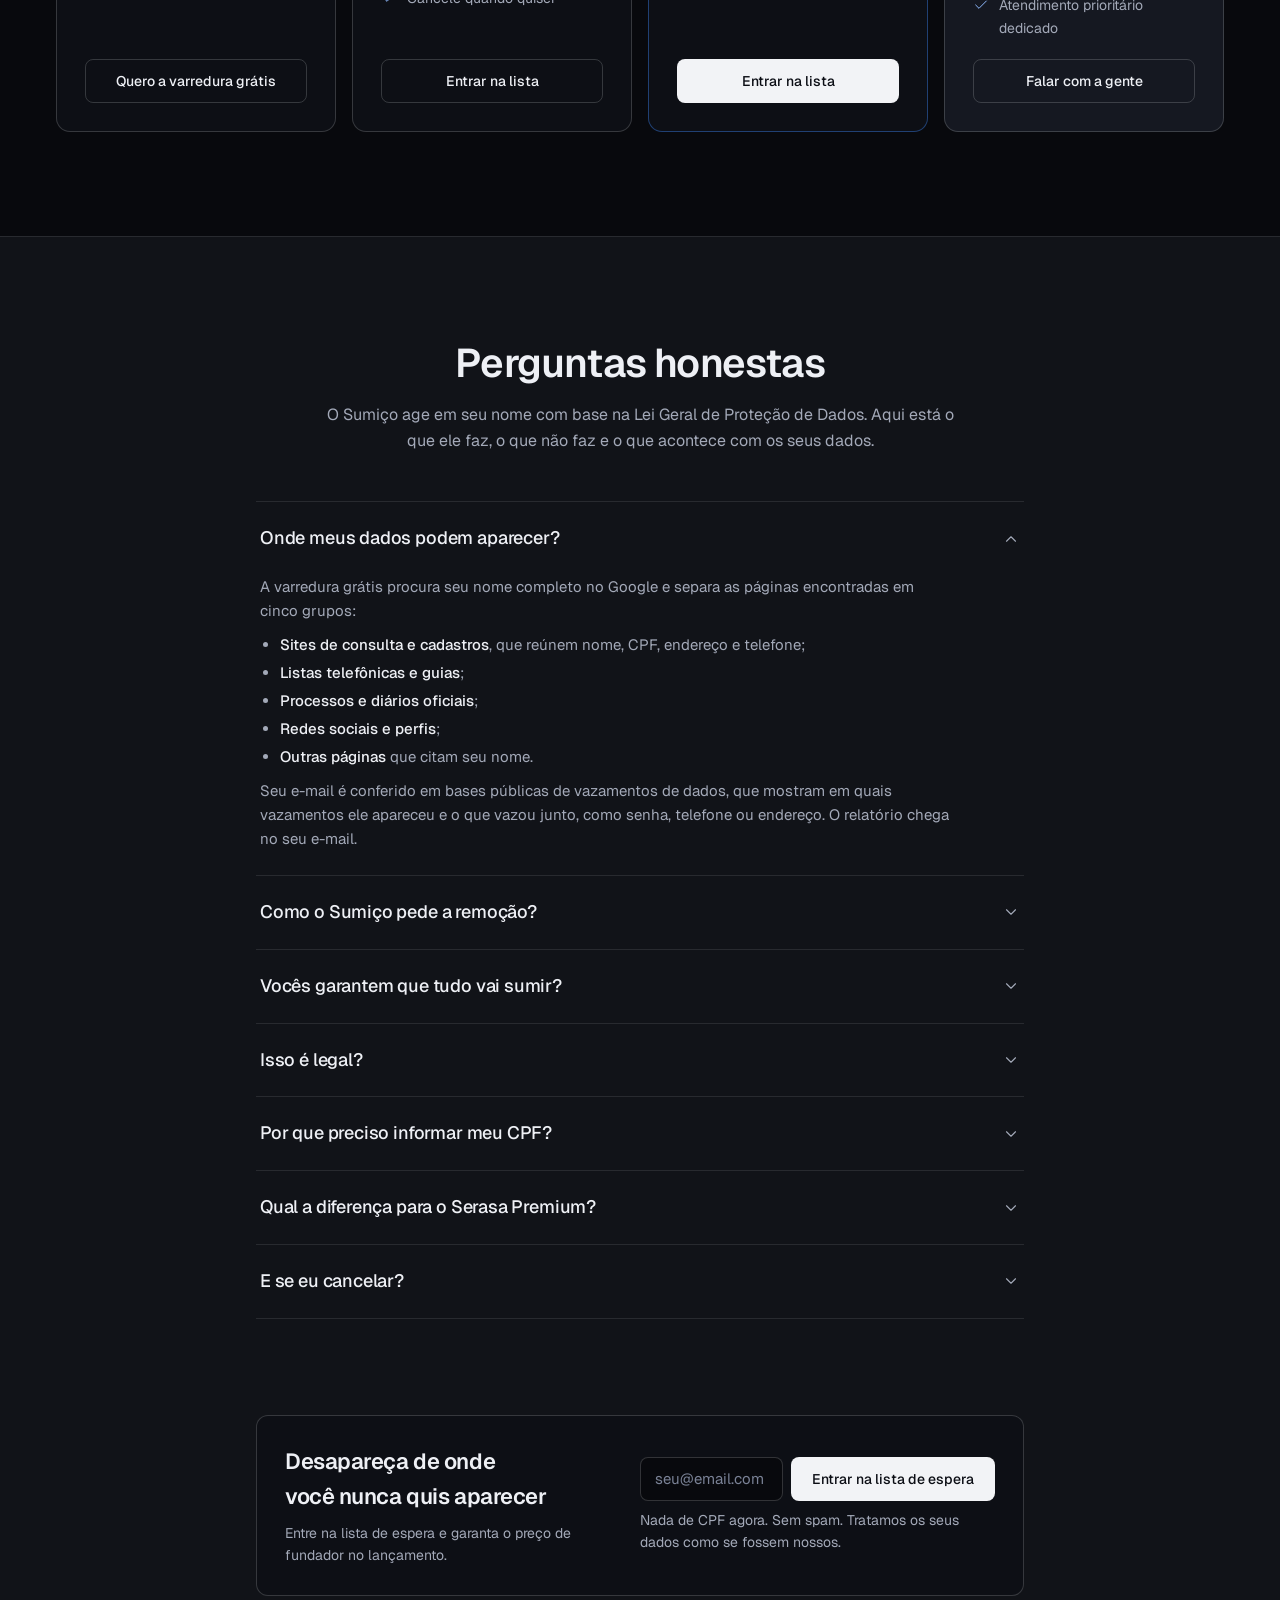
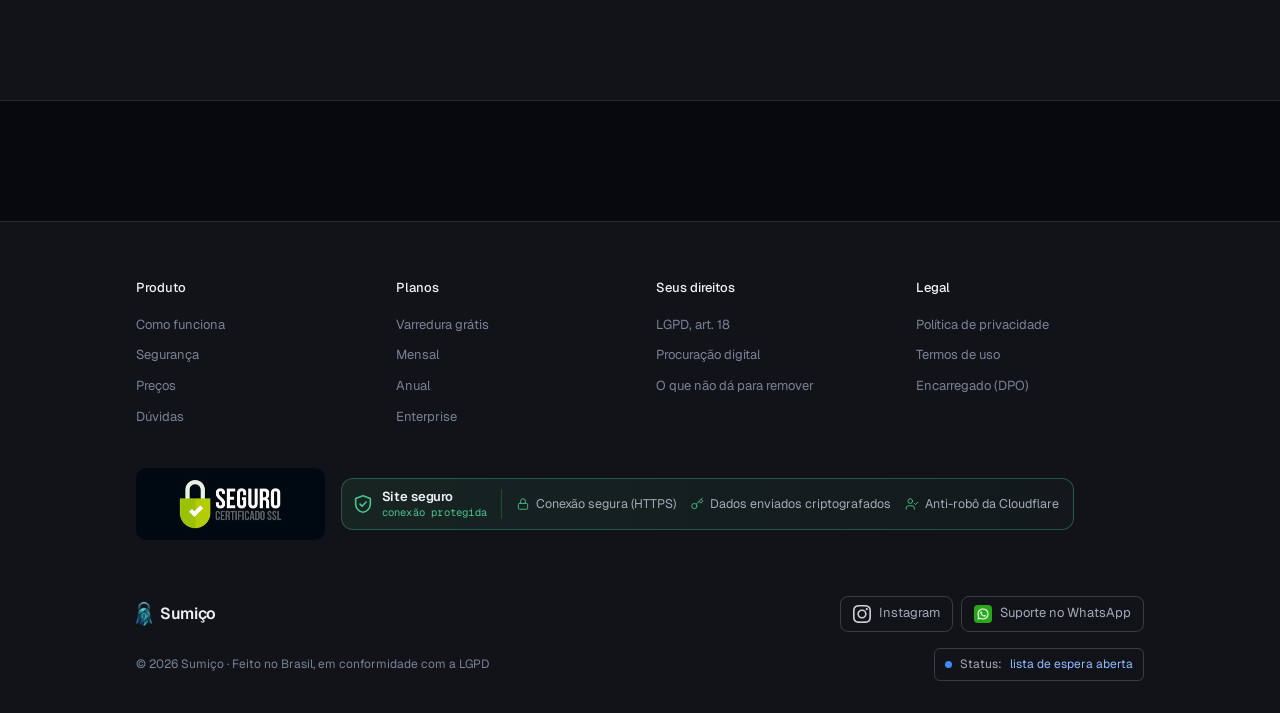
==== commit 51d739c5: "Topo: relatório cabe inteiro na primeira tela em notebooks (menos espaço acima, versão compacta em t" ====
--- a/index.html
+++ b/index.html
@@ -109,6 +109,8 @@
   .hero-video::after { background: linear-gradient(180deg, rgba(8, 9, 13, .8) 0%, rgba(8, 9, 13, .72) 50%, var(--bg) 100%) }
 }
 .hero-grid { position: relative; max-width: 1200px; display: grid; grid-template-columns: 1.1fr 1fr; gap: 56px; align-items: center }
+/* Computador: o relatório do topo precisa caber inteiro na primeira tela, inclusive em notebooks */
+@media (min-width: 961px) { .hero { padding-block: clamp(24px, 6vh, 96px) clamp(48px, 9vh, 104px) } }
 @media (max-width: 960px) { .hero-grid { grid-template-columns: 1fr; gap: 56px } .hero { padding-block: 56px 72px } }
 .hero h1 { font-size: clamp(40px, 5.6vw, 84px); line-height: 1.02; letter-spacing: -.045em; font-weight: 600 }
 .hero h1 span { color: #8e9099; white-space: nowrap }
@@ -189,6 +191,19 @@
 .st-bad { color: #ef6b6f; background: rgba(229, 72, 77, .16) }
 .scan-foot { display: flex; justify-content: space-between; align-items: center; gap: 12px; padding: 12px 20px; border-top: 1px solid var(--line); background: rgba(64,142,154,.08); font: 11px/1.4 var(--mono); color: var(--fg-3) }
 .scan-foot span { min-width: 0; overflow-wrap: anywhere }
+/* Telas baixas de notebook: relatório mais compacto para caber inteiro na primeira tela */
+@media (min-width: 961px) and (max-height: 880px) {
+  .dos-bar { padding-block: 9px }
+  .dos-body { padding: 14px 20px 12px }
+  .dos-title { font-size: 16px }
+  .ficha { margin-top: 10px; gap: 4px 16px }
+  .dos-sec { margin-top: 12px; padding-bottom: 6px }
+  .meter { margin-top: 8px }
+  .occ { margin-top: 6px }
+  .occ li { padding: 7px 0 }
+  .scan-foot { padding-block: 9px }
+}
+@media (min-width: 961px) and (max-height: 660px) { .scan .occ li:nth-child(4) { display: none } .scan .occ li:nth-child(3) { border-bottom: 0 } }
 .barcode { flex: none; width: 92px; height: 22px; opacity: .5; background: repeating-linear-gradient(90deg, var(--fg-2) 0 1px, transparent 1px 3px, var(--fg-2) 3px 5px, transparent 5px 6px, var(--fg-2) 6px 7px, transparent 7px 10px) }
 @media (prefers-reduced-motion: no-preference) {
   .hero .scan .red { animation: redact .5s cubic-bezier(.23, 1, .32, 1) both; animation-delay: .7s }
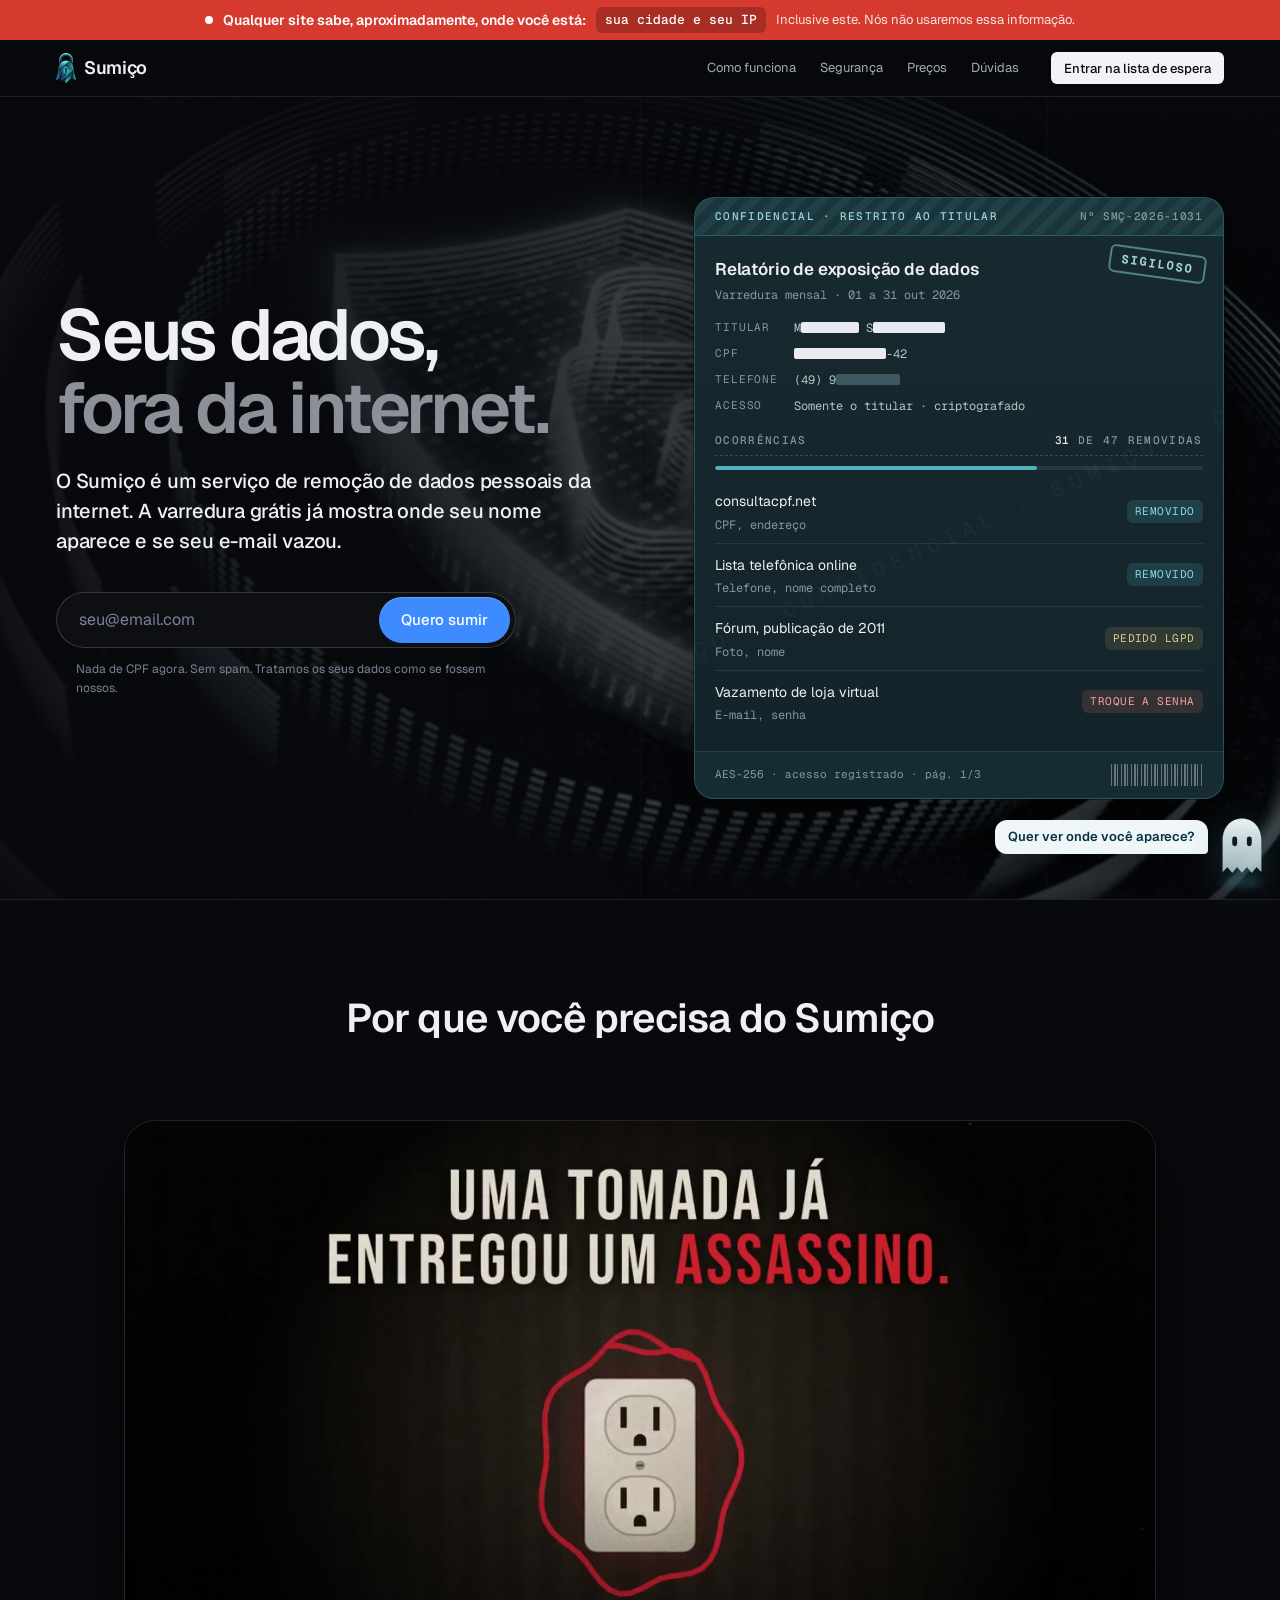
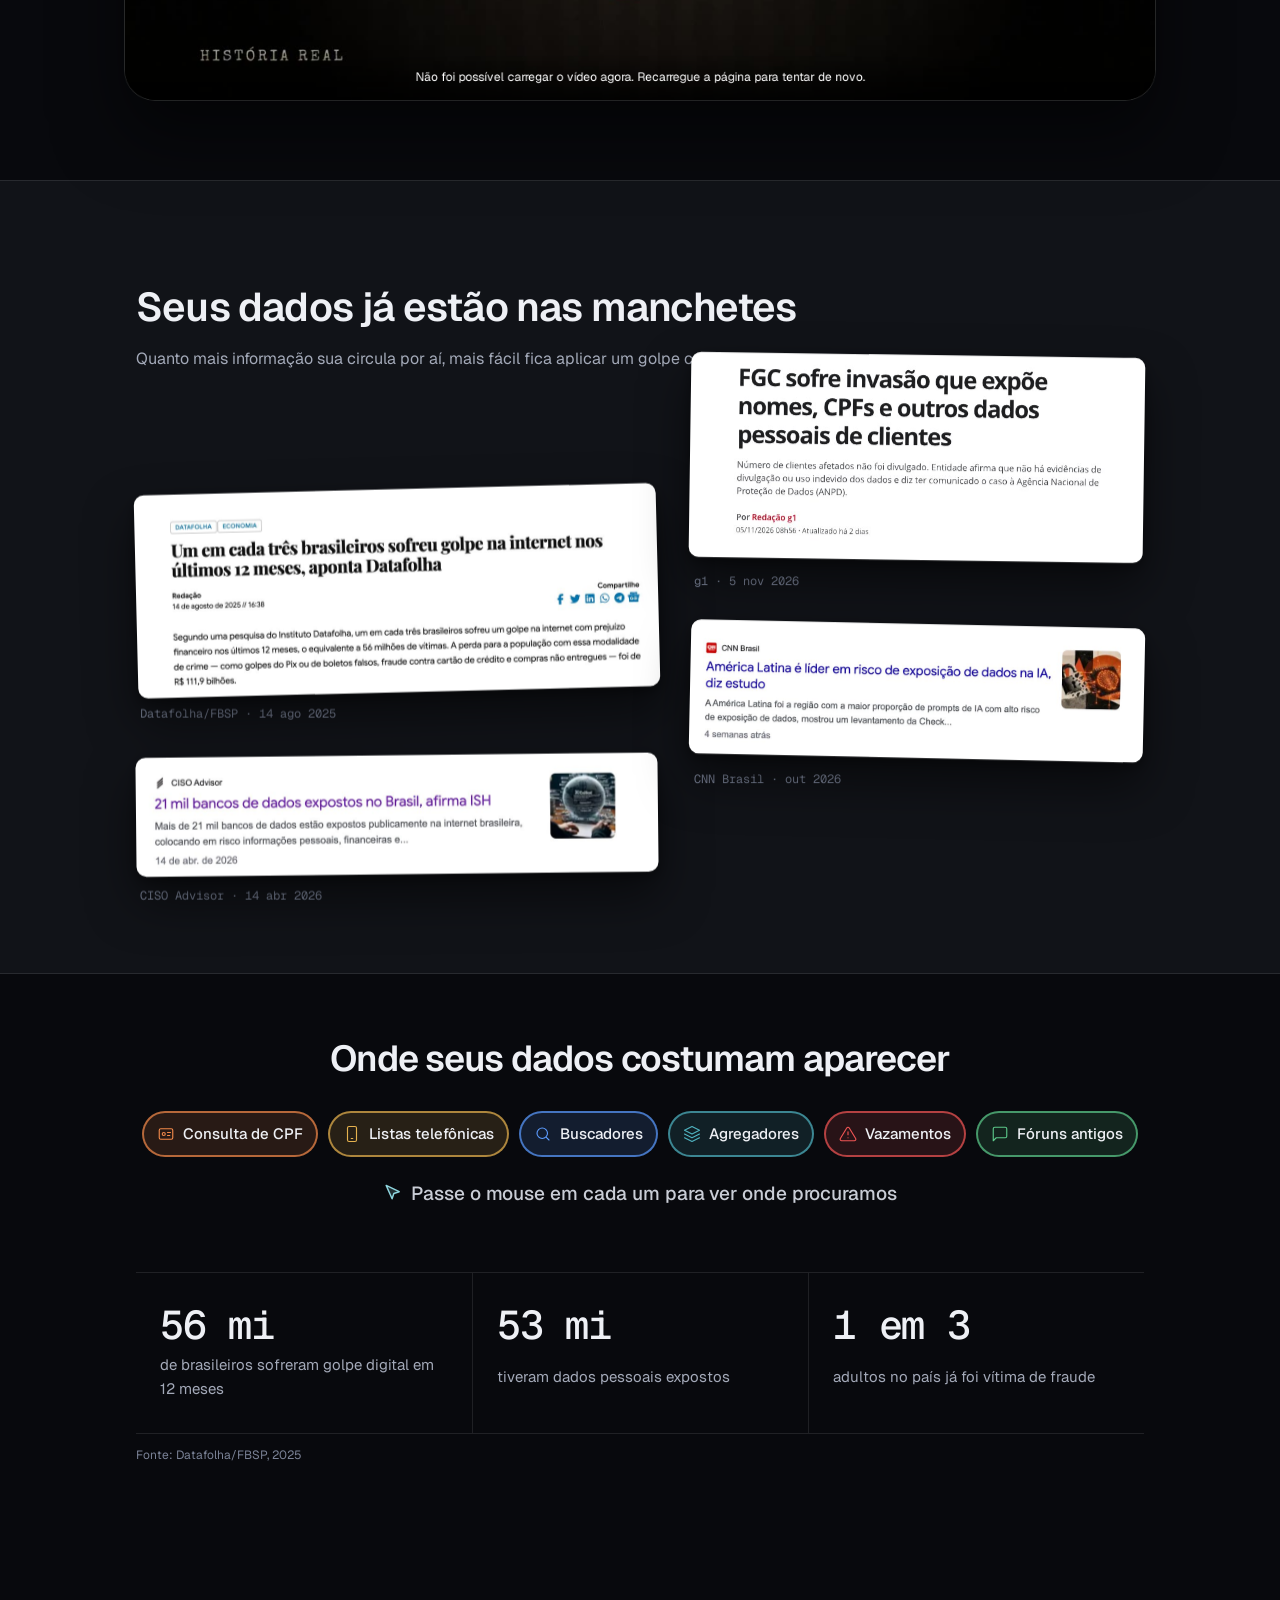
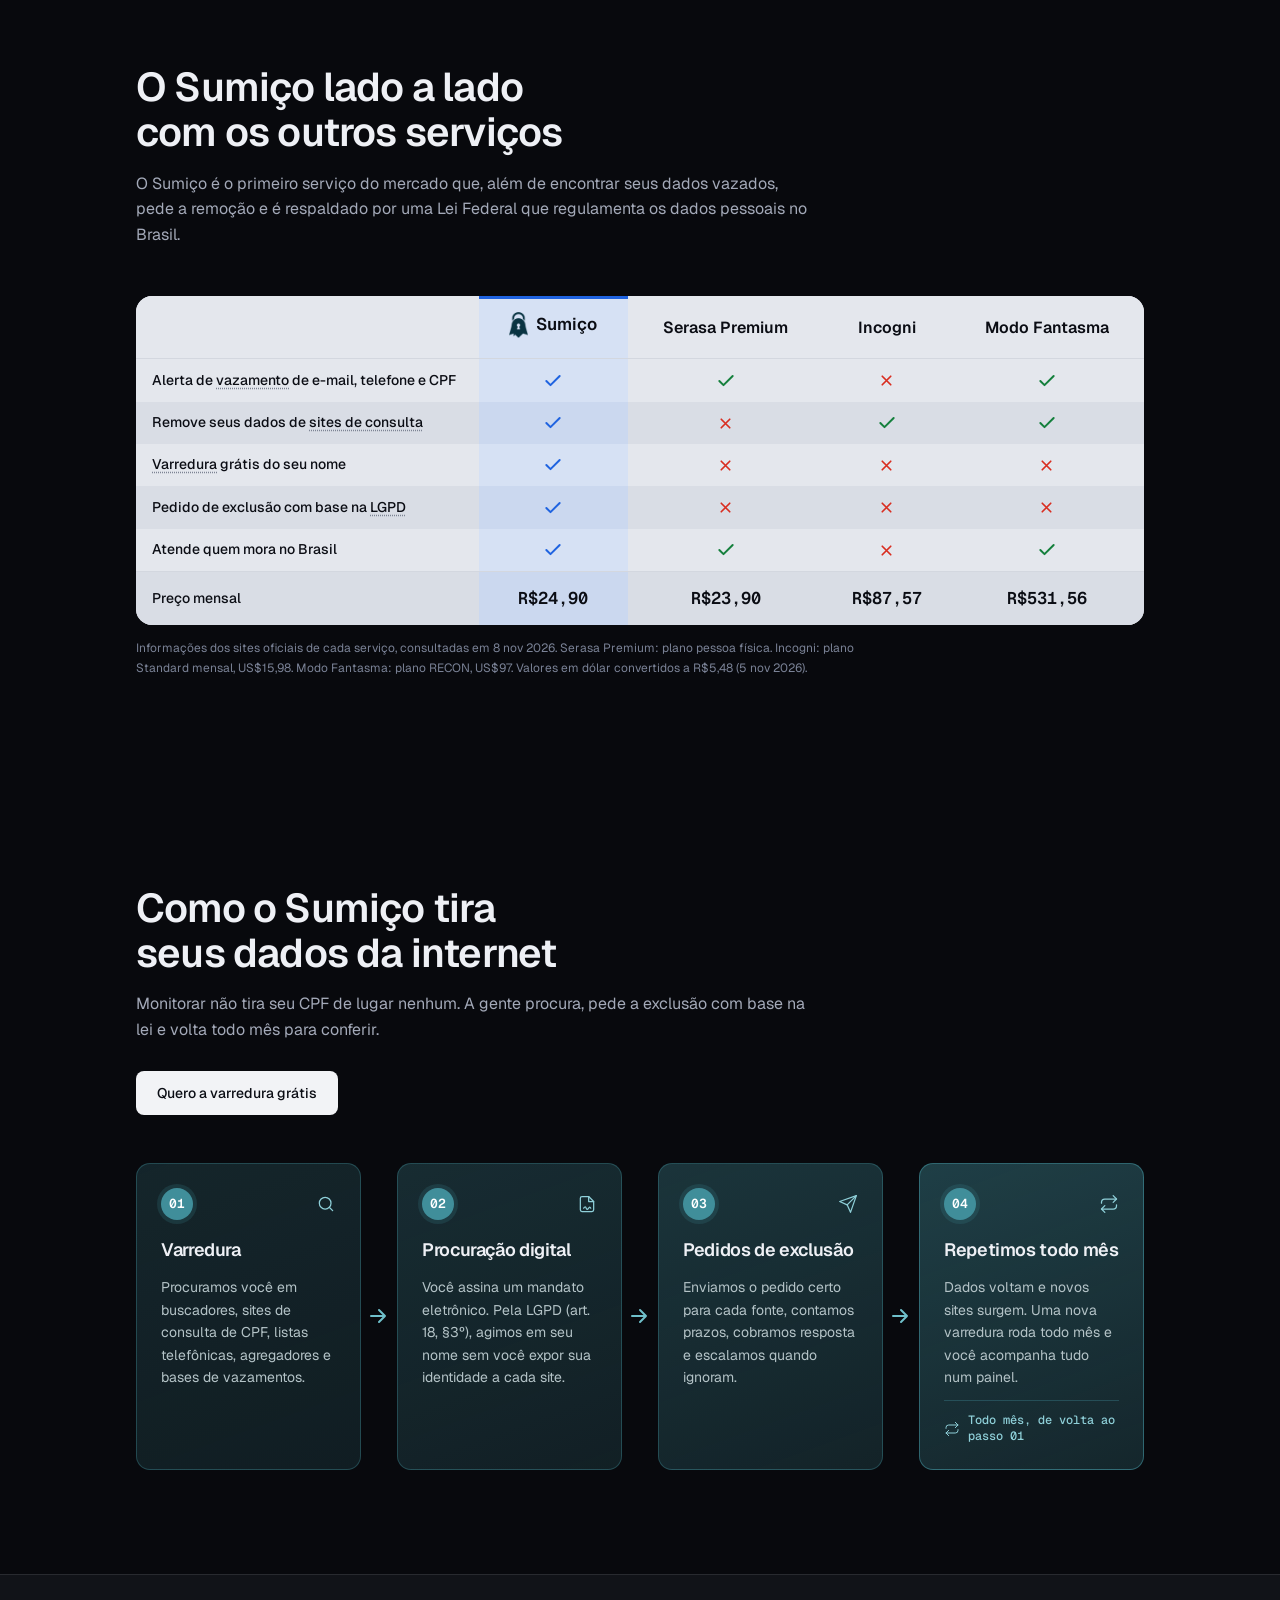
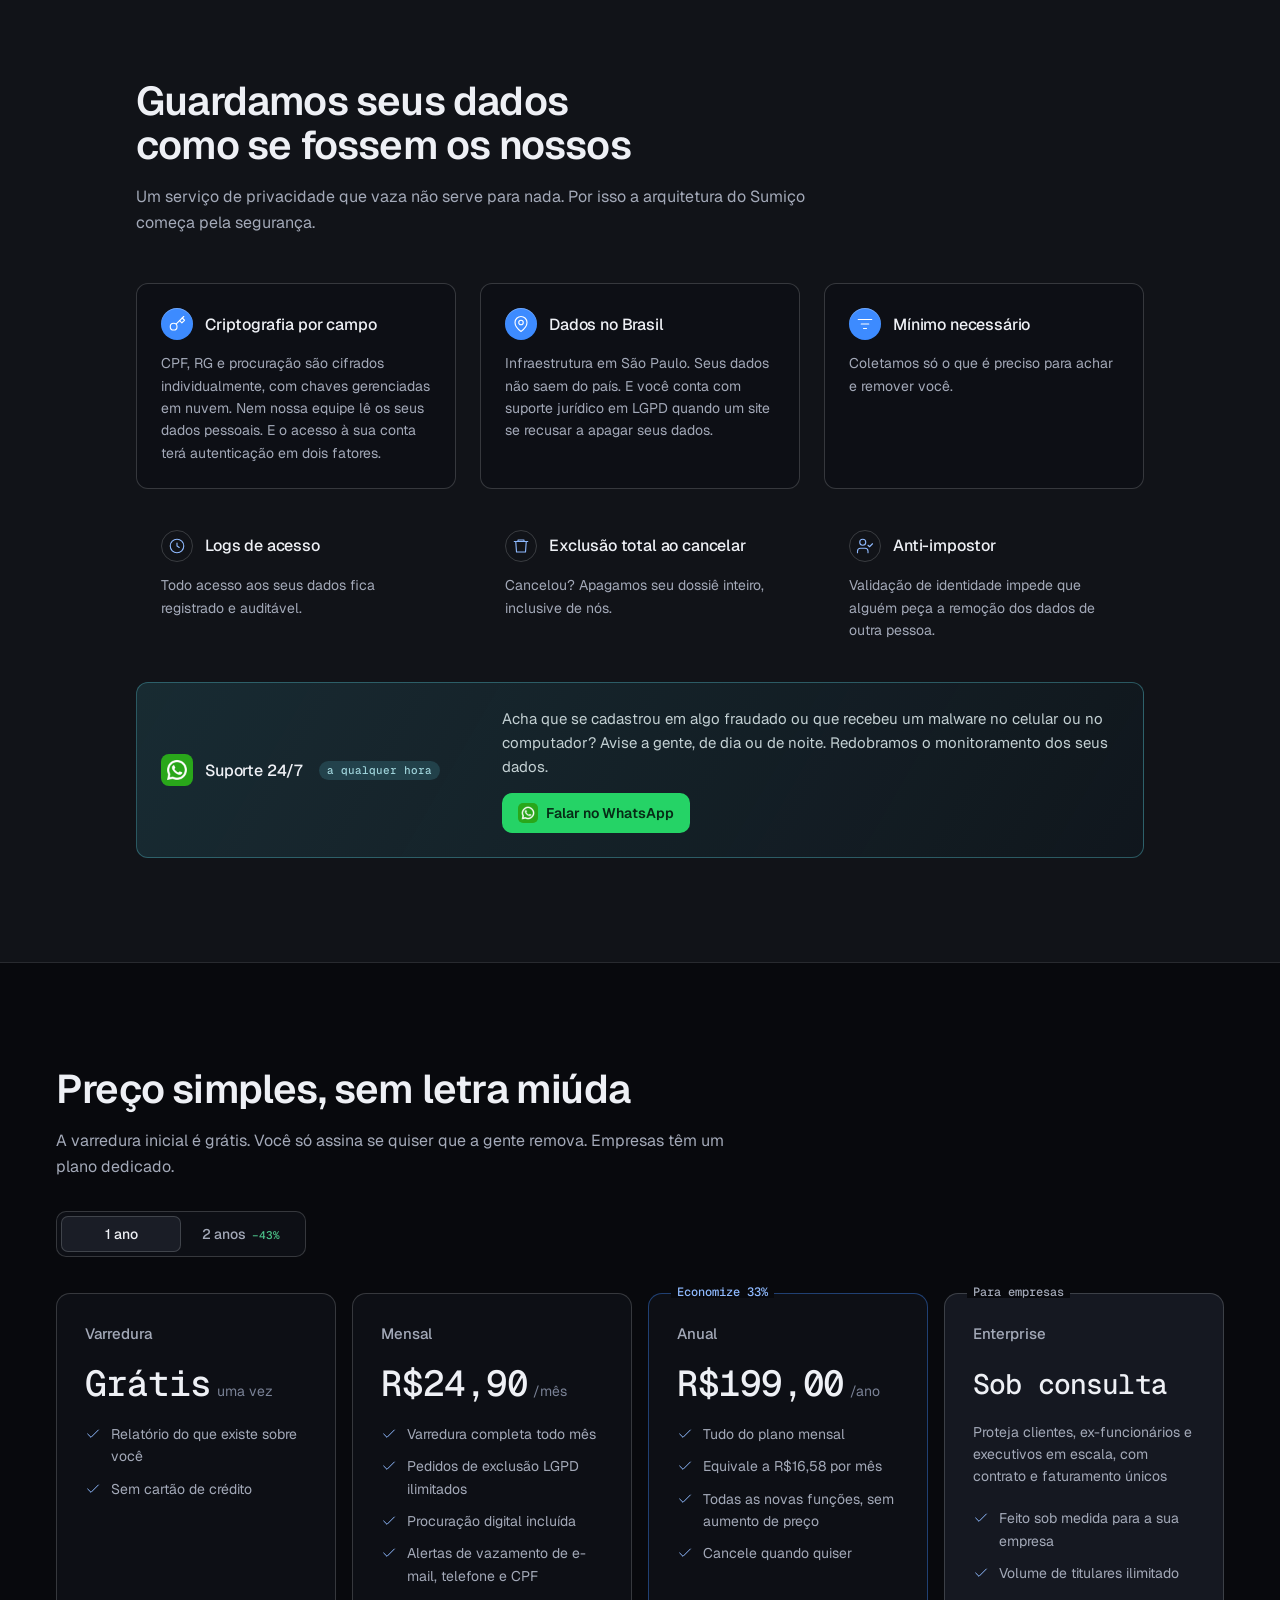
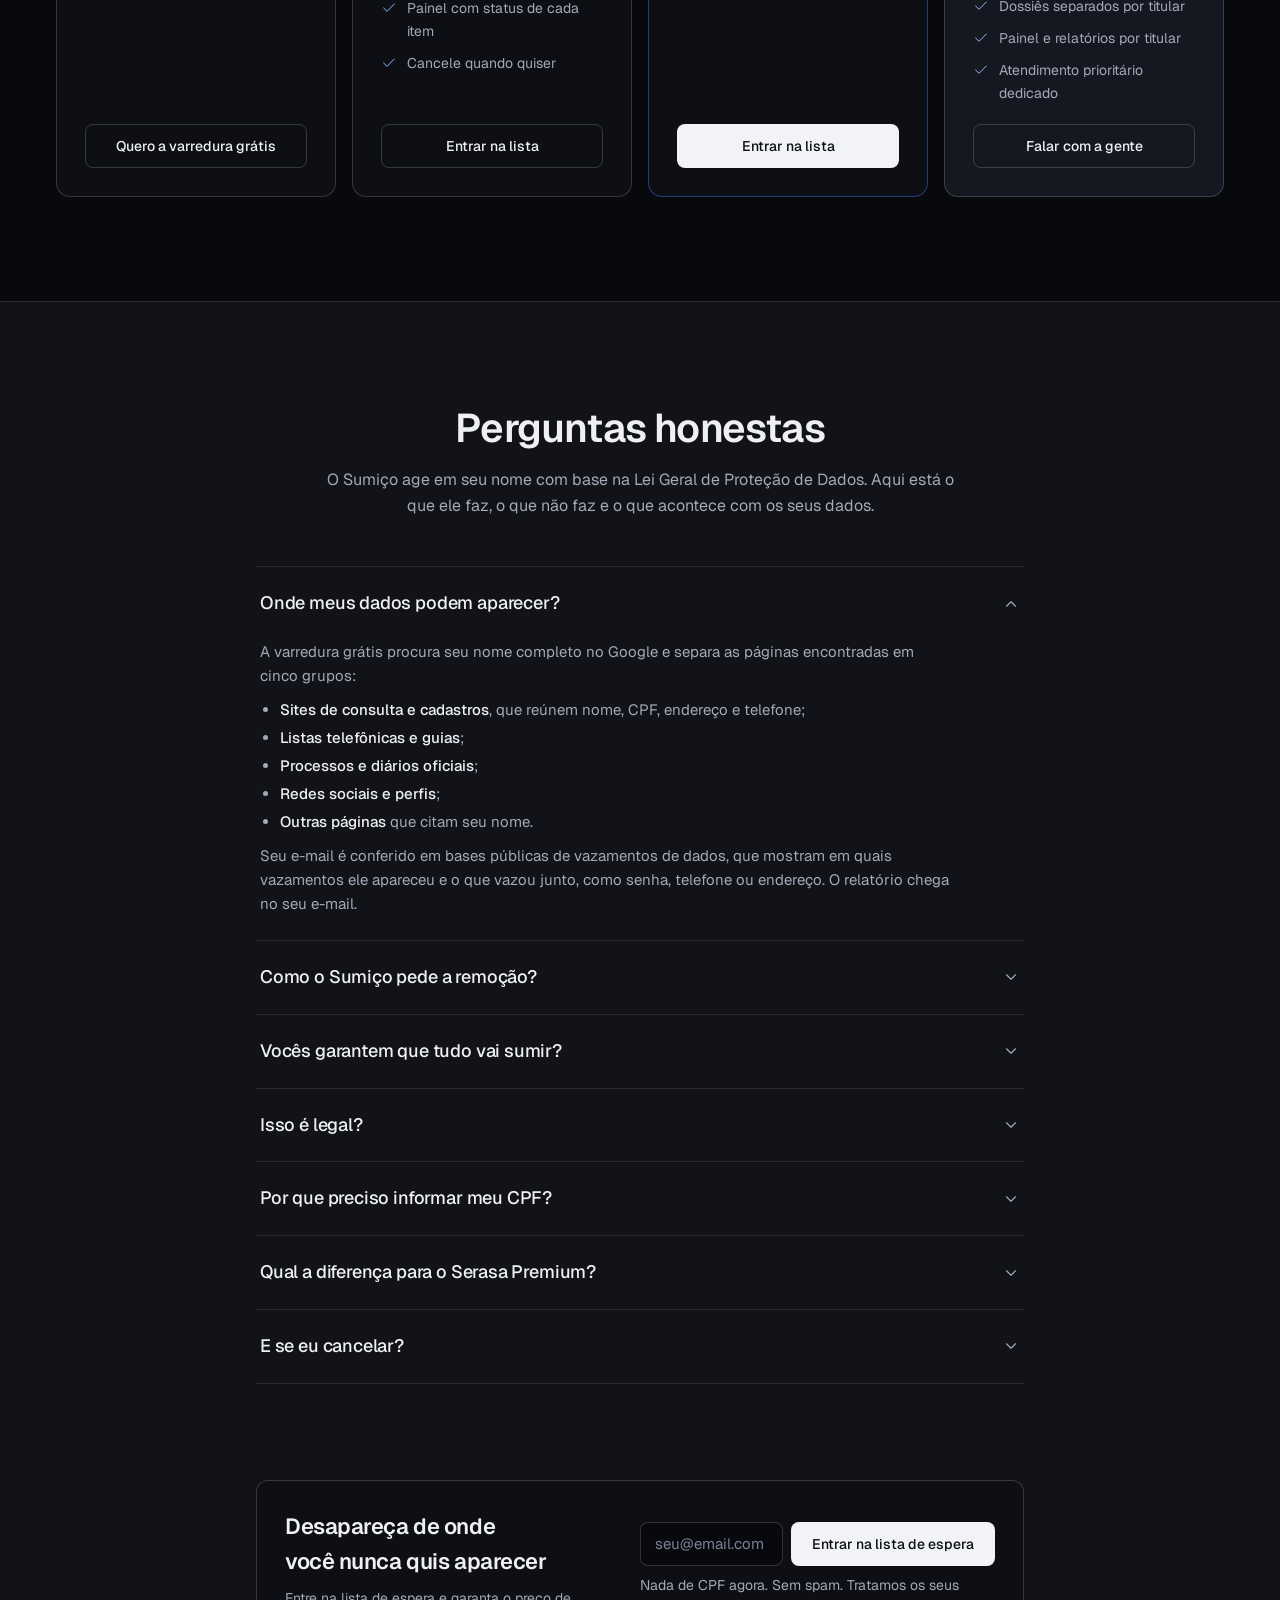
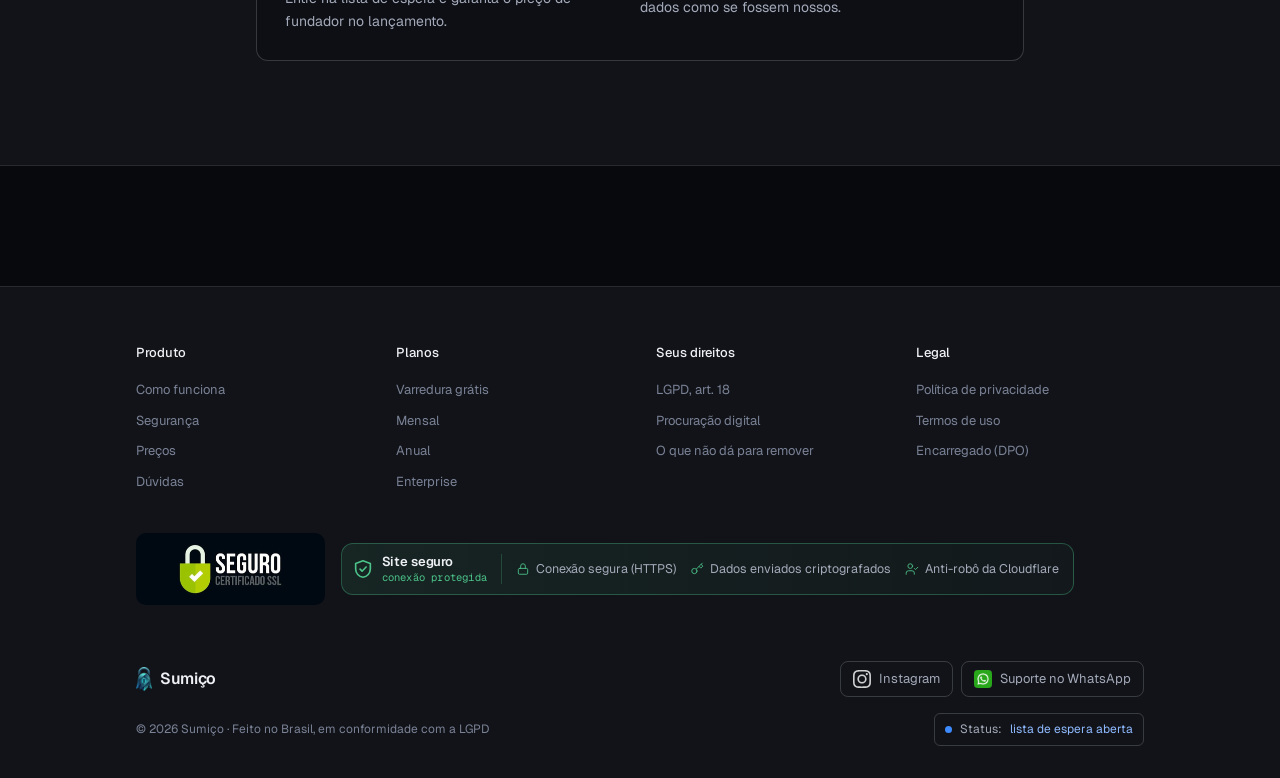
==== commit b90b9fe9: "Topo ocupa a primeira tela inteira: vídeo vai até a borda de baixo Co-Authored-By: Claude Opus 5.5 <" ====
--- a/index.html
+++ b/index.html
@@ -103,14 +103,18 @@
 .hero-video::after { content: ""; position: absolute; inset: 0; z-index: 1;
   background:
     linear-gradient(90deg, rgba(8, 9, 13, .94) 0%, rgba(8, 9, 13, .8) 38%, rgba(8, 9, 13, .42) 70%, rgba(8, 9, 13, .55) 100%),
-    linear-gradient(180deg, rgba(8, 9, 13, .7) 0%, transparent 22%, transparent 70%, var(--bg) 100%) }
+    linear-gradient(180deg, rgba(8, 9, 13, .7) 0%, transparent 22%, transparent 86%, rgba(8, 9, 13, .55) 100%) }
 @media (max-width: 960px) {
   .hero-video video { opacity: .38 }
   .hero-video::after { background: linear-gradient(180deg, rgba(8, 9, 13, .8) 0%, rgba(8, 9, 13, .72) 50%, var(--bg) 100%) }
 }
 .hero-grid { position: relative; max-width: 1200px; display: grid; grid-template-columns: 1.1fr 1fr; gap: 56px; align-items: center }
 /* Computador: o relatório do topo precisa caber inteiro na primeira tela, inclusive em notebooks */
-@media (min-width: 961px) { .hero { padding-block: clamp(24px, 6vh, 96px) clamp(48px, 9vh, 104px) } }
+@media (min-width: 961px) {
+  /* o topo ocupa a tela inteira abaixo do cabeçalho, então o vídeo vai até a borda de baixo */
+  .hero { padding-block: clamp(24px, 5vh, 96px); min-height: calc(100vh - var(--head, 97px)); min-height: calc(100svh - var(--head, 97px)); display: flex; flex-direction: column; justify-content: center }
+  .hero > .hero-grid { width: 100% }
+}
 @media (max-width: 960px) { .hero-grid { grid-template-columns: 1fr; gap: 56px } .hero { padding-block: 56px 72px } }
 .hero h1 { font-size: clamp(40px, 5.6vw, 84px); line-height: 1.02; letter-spacing: -.045em; font-weight: 600 }
 .hero h1 span { color: #8e9099; white-space: nowrap }
@@ -1696,6 +1700,15 @@
 </script>
 <script src="anim.js" defer></script>
 <script>
+/* Altura do cabeçalho (com a faixa vermelha), para o topo preencher o resto da tela */
+(function () {
+  var nav = document.querySelector('.nav'); if (!nav) return;
+  function set() { document.documentElement.style.setProperty('--head', nav.offsetHeight + 'px'); }
+  set(); addEventListener('resize', set); addEventListener('load', set);
+  if ('ResizeObserver' in window) new ResizeObserver(set).observe(nav);
+})();
+</script>
+<script>
 /* Vídeo do topo: quem pediu menos movimento vê só a imagem parada; fora da tela, o vídeo pausa. */
 (function () {
   var v = document.getElementById('hero-vid'); if (!v) return;
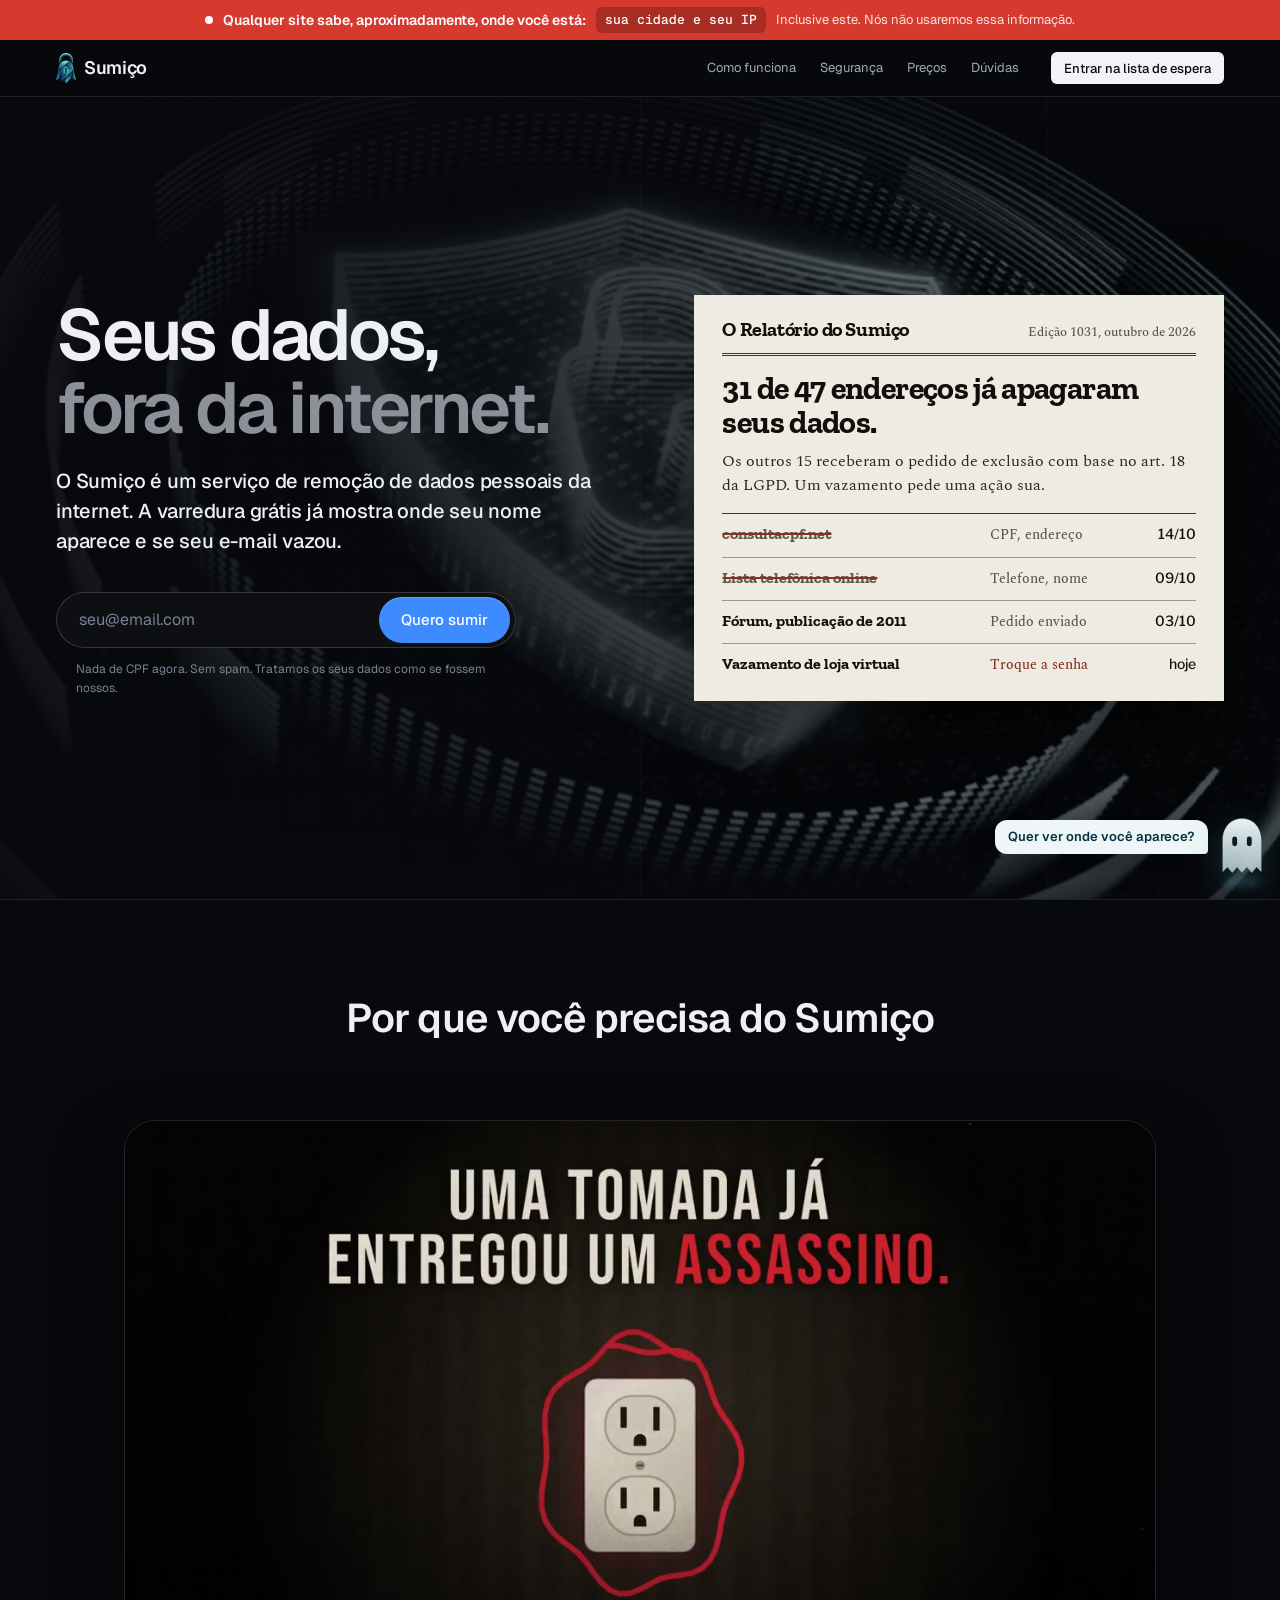
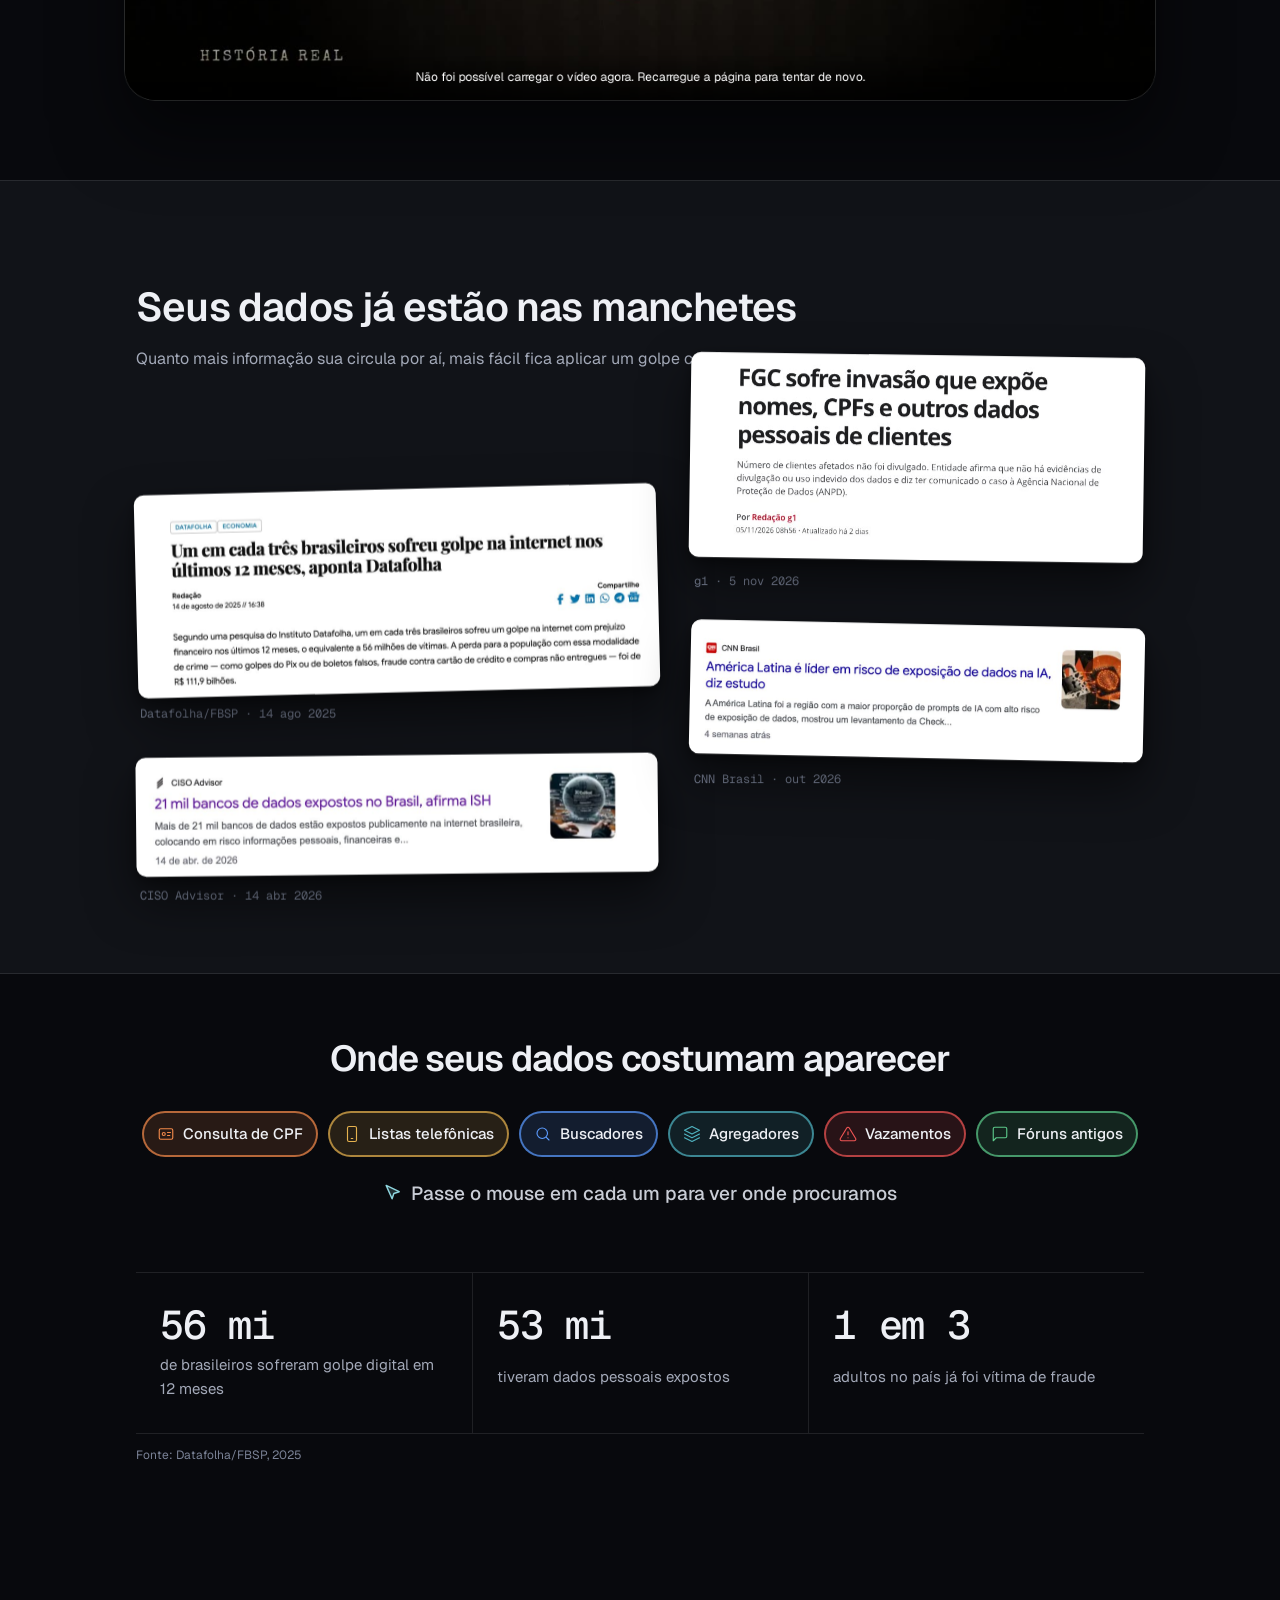
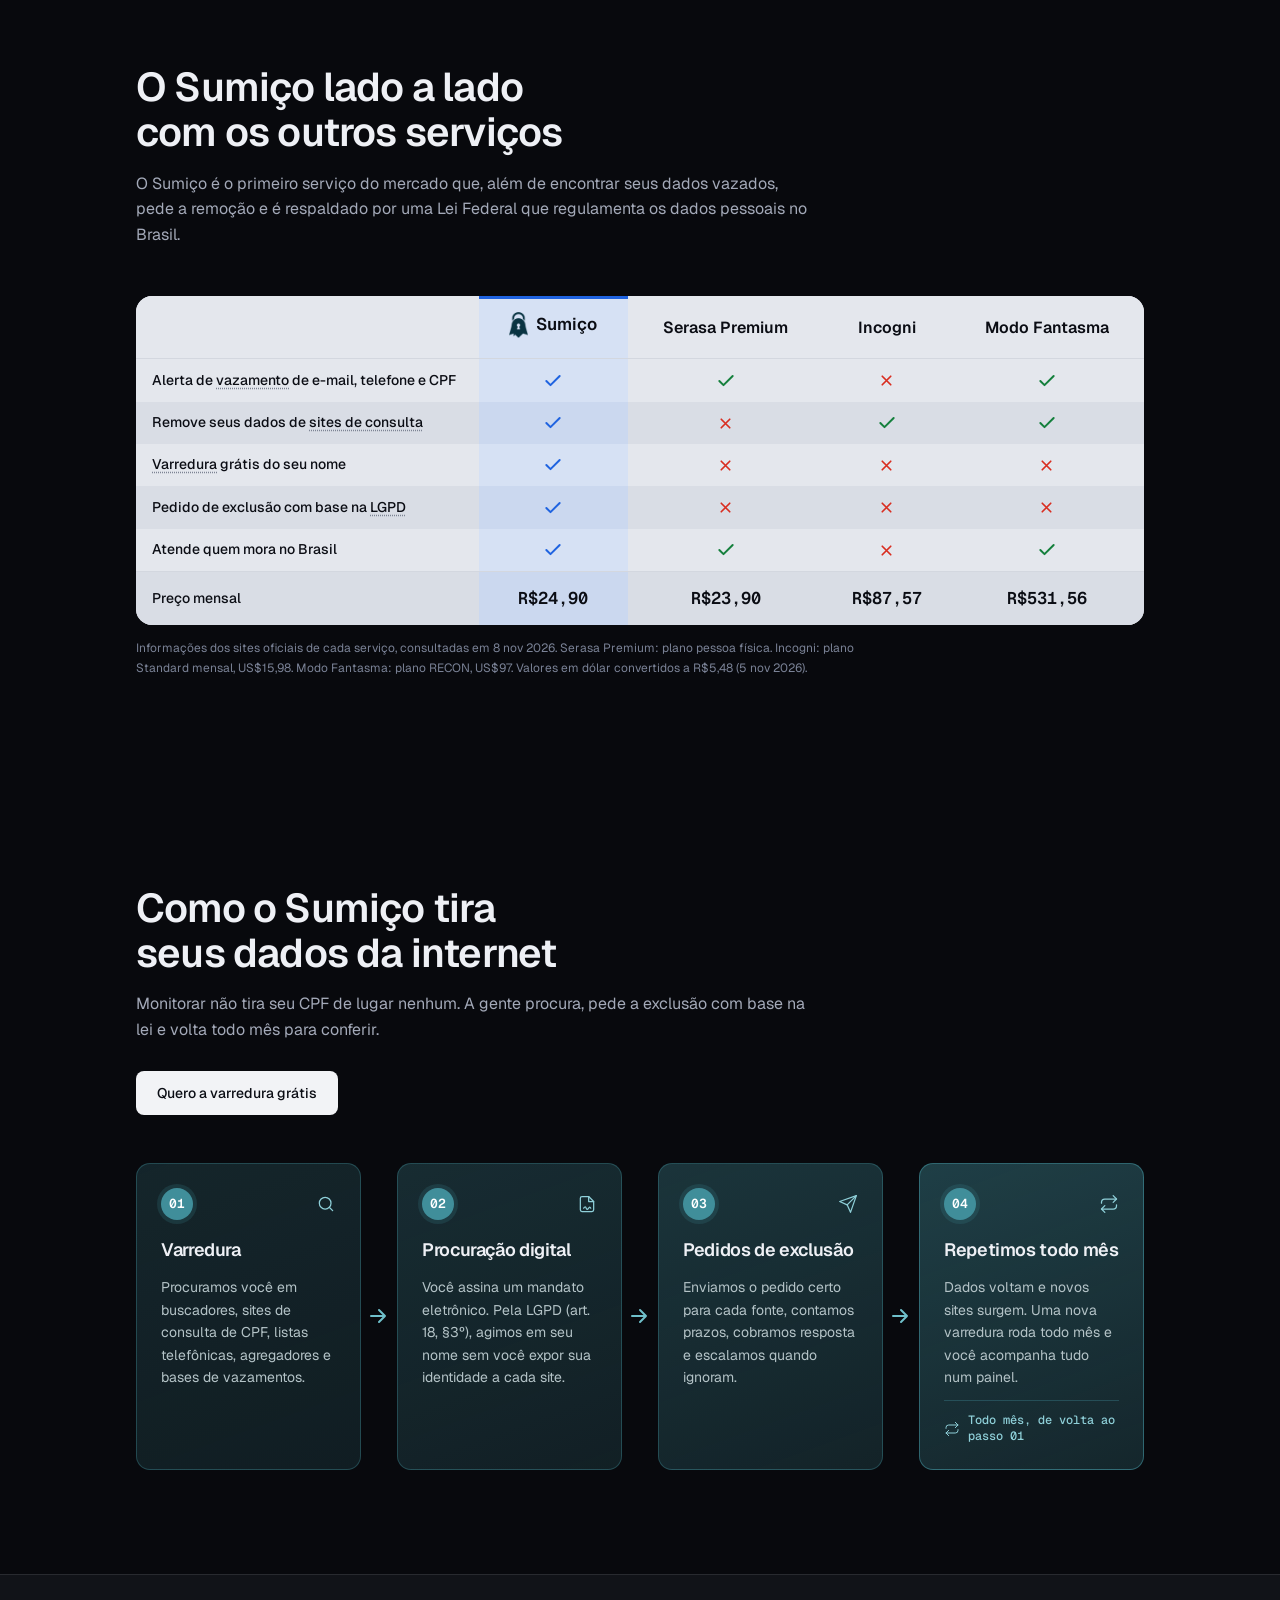
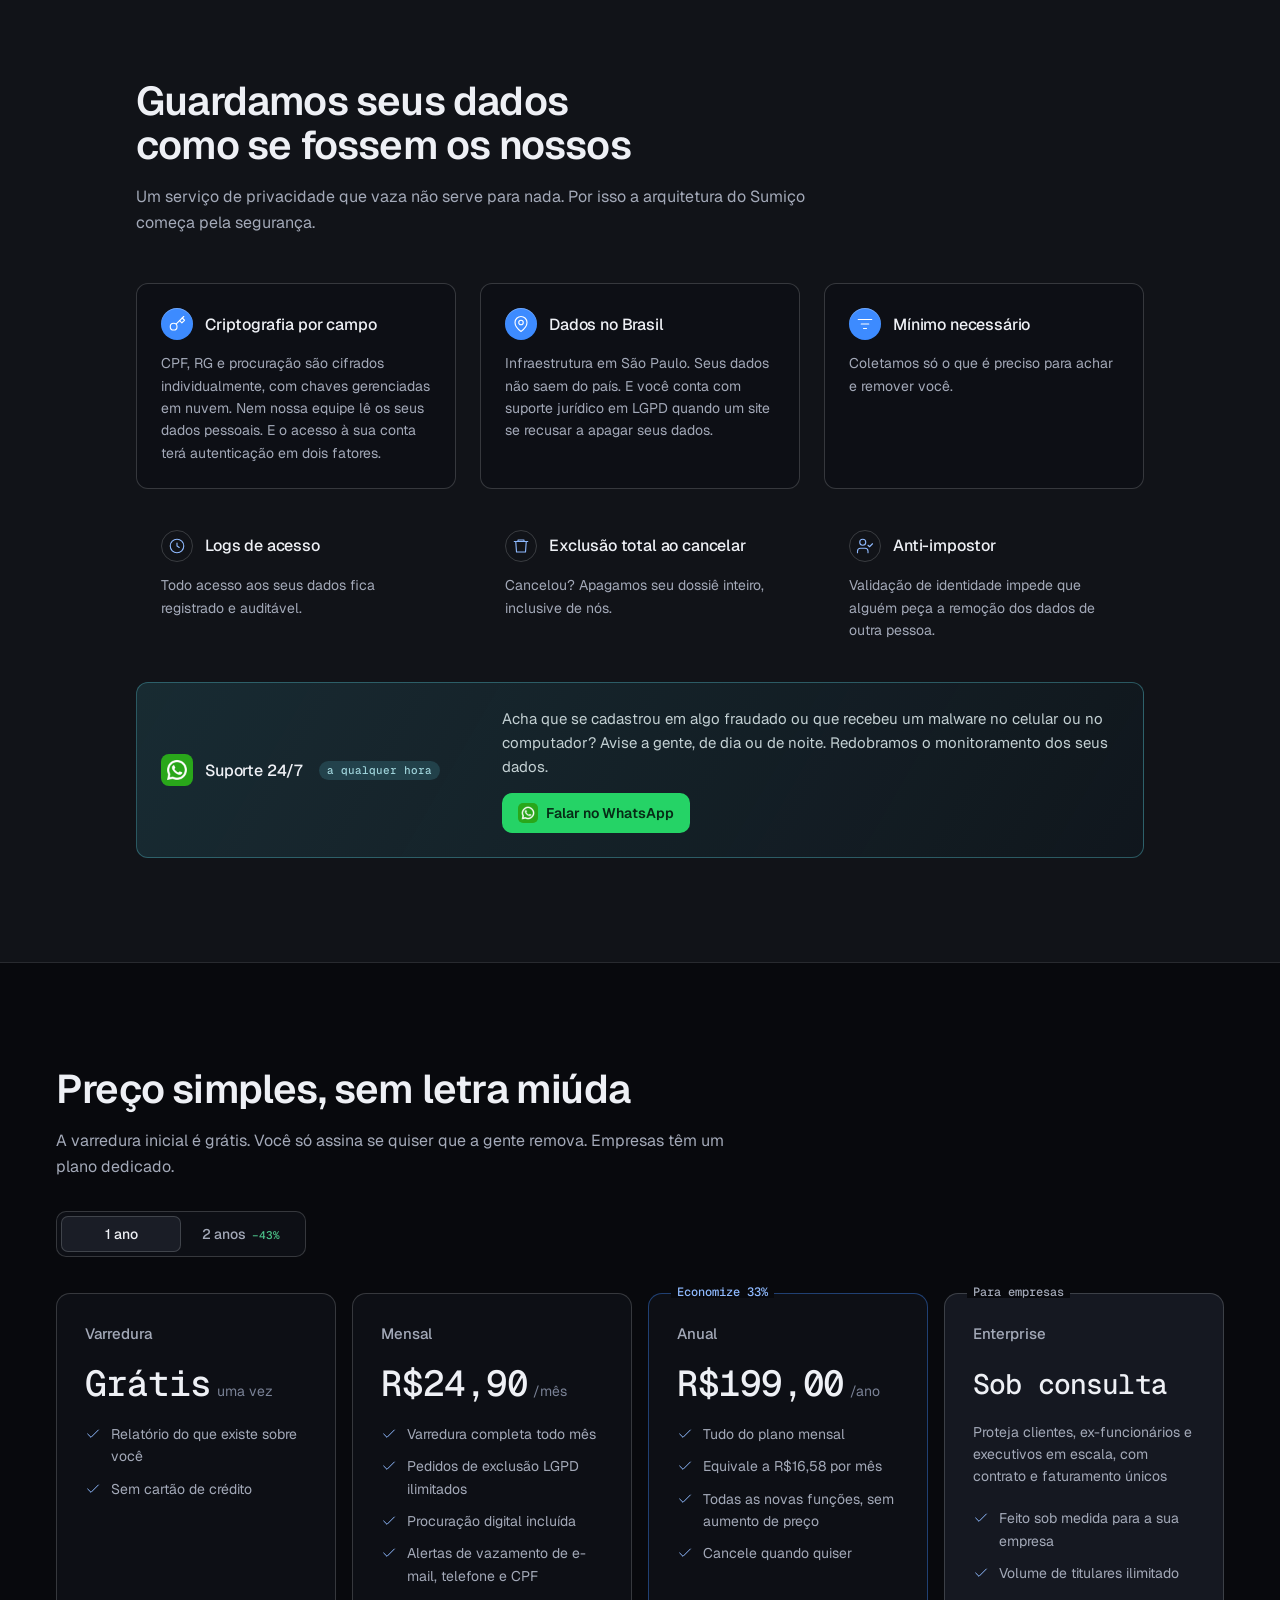
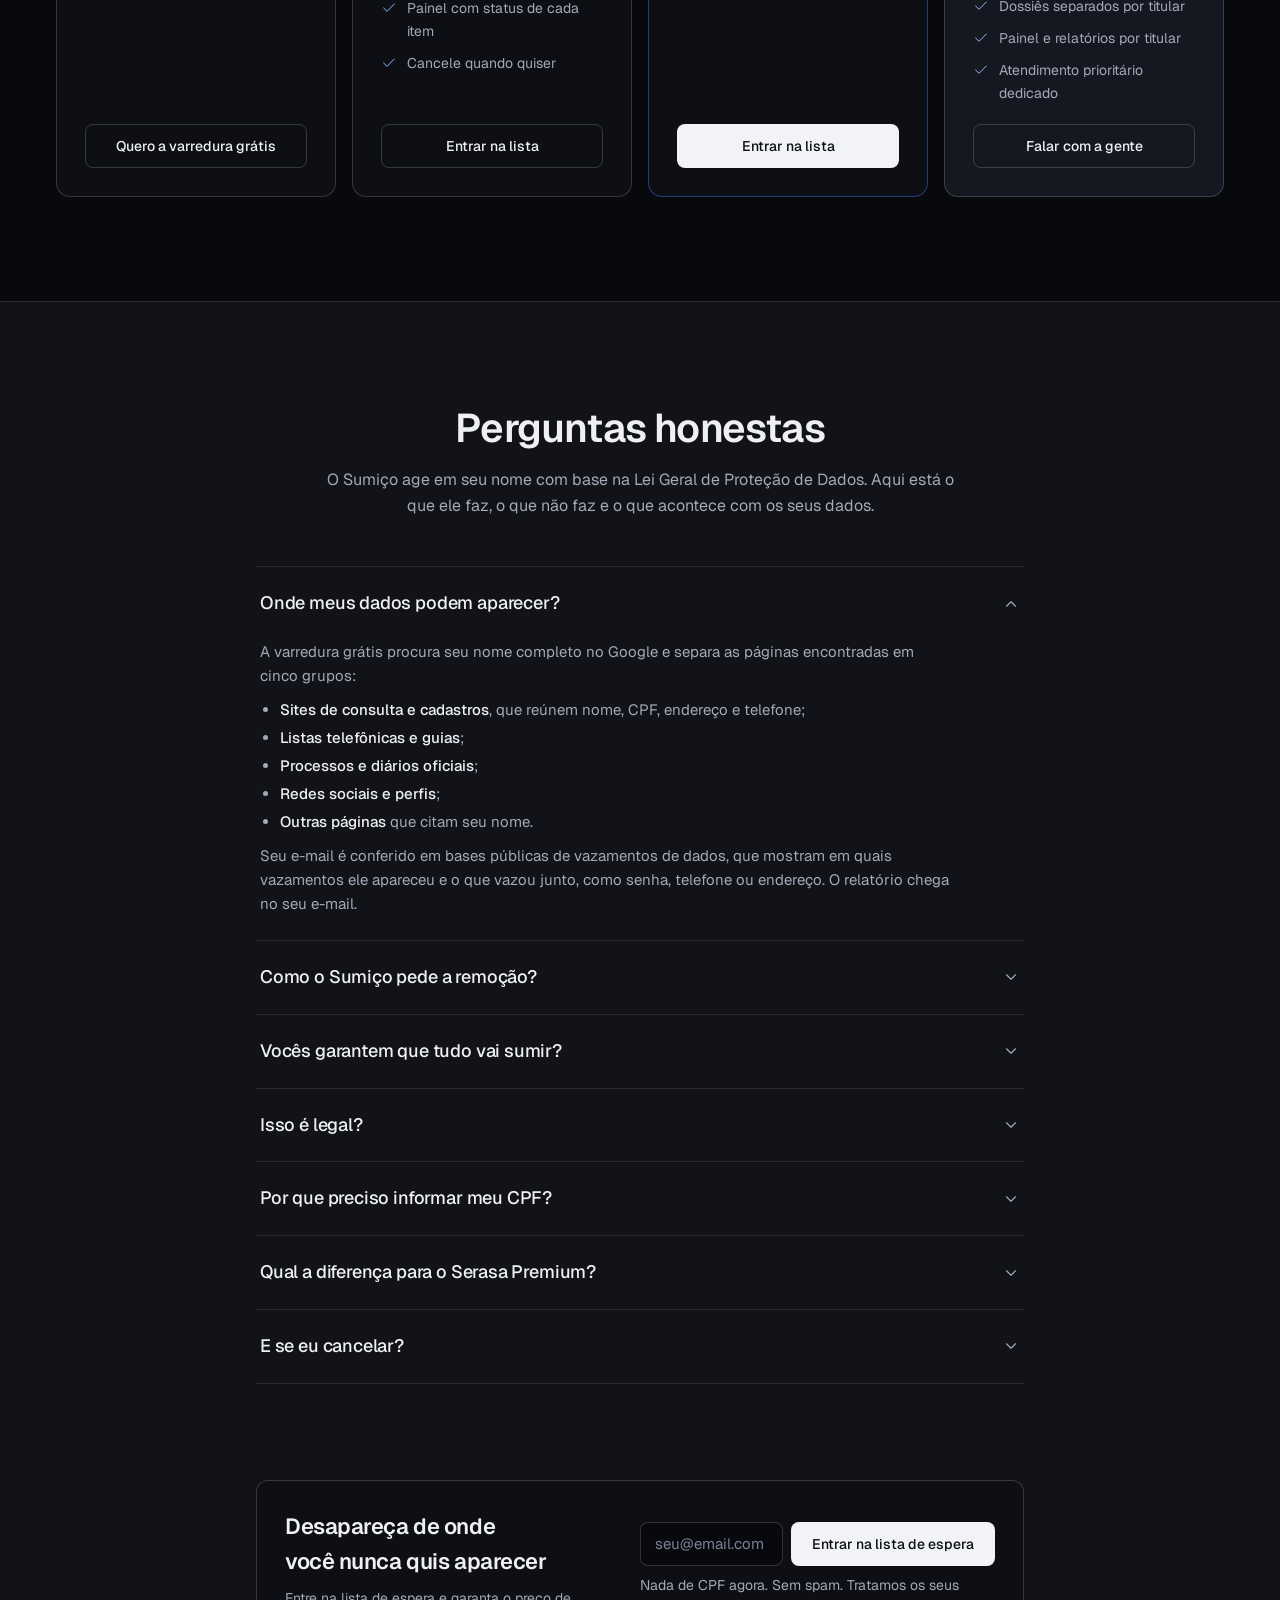
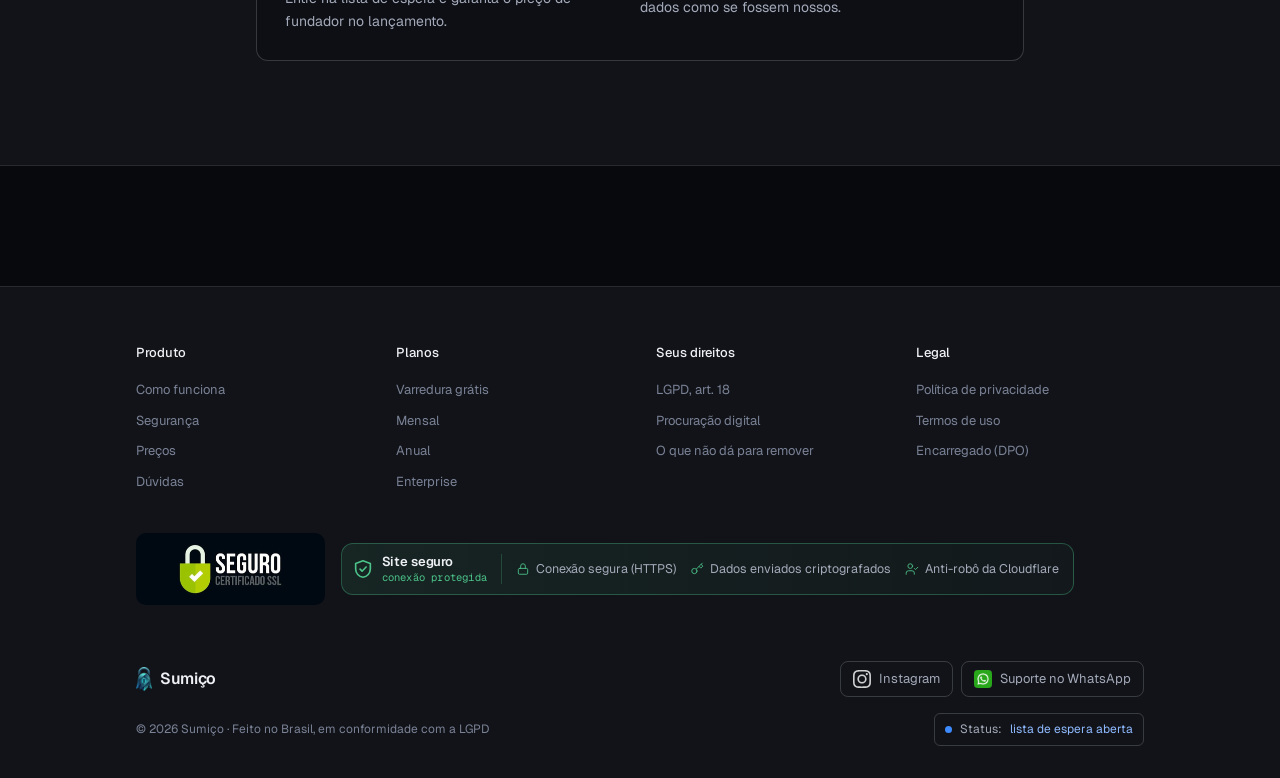
==== commit 05ccacc5: "Topo: relatório no estilo jornal (Hallmark, tema Newsprint) no lugar do dossiê Co-Authored-By: Claud" ====
--- a/index.html
+++ b/index.html
@@ -21,6 +21,7 @@
 <link rel="preconnect" href="https://fonts.googleapis.com">
 <link rel="preconnect" href="https://fonts.gstatic.com" crossorigin>
 <link rel="stylesheet" href="https://fonts.googleapis.com/css2?family=Geist:wght@400;500;600&family=Geist+Mono:wght@400;500&display=swap">
+<link rel="stylesheet" href="https://fonts.googleapis.com/css2?family=Zilla+Slab:wght@700&family=Spectral:wght@400;500&family=Libre+Franklin:wght@500&display=swap">
 <style>
 /* Layout: página escura e centrada no ritmo da página de segurança de referência — hero com escudo, faixa de fontes, grade de cards, faixa cinza, FAQ, caixa de contato, rodapé em colunas */
 :root {
@@ -195,6 +196,37 @@
 .st-bad { color: #ef6b6f; background: rgba(229, 72, 77, .16) }
 .scan-foot { display: flex; justify-content: space-between; align-items: center; gap: 12px; padding: 12px 20px; border-top: 1px solid var(--line); background: rgba(64,142,154,.08); font: 11px/1.4 var(--mono); color: var(--fg-3) }
 .scan-foot span { min-width: 0; overflow-wrap: anywhere }
+/* Hallmark · component: report card · genre: editorial · theme: newsprint · deal: manual · states: static · contrast: pass · v2.0.0
+   critique: the report as a newspaper page; the site struck through in brick is the signature */
+.hk { color: var(--k-ink); background-color: var(--k-paper); font-family: var(--k-body); font-variant-numeric: tabular-nums; overflow-wrap: break-word; min-width: 0; animation: card-in .5s cubic-bezier(.2, .7, .2, 1) both }
+@media (prefers-reduced-motion: reduce) { .hk { animation: none } }
+.hk s { text-decoration-thickness: 1.5px; text-decoration-color: var(--k-strike) }
+.hk small { display: block; font-size: .8125rem; color: var(--k-muted) }
+.hk-row, .hk-mast { display: flex; justify-content: space-between; align-items: baseline; gap: 8px 16px; flex-wrap: wrap }
+.hk table { width: 100%; border-collapse: collapse }
+
+/* 3 · Newsprint, papel jornal */
+.hk-news { --k-paper: oklch(94% 0.011 92); --k-paper-2: oklch(90.5% 0.015 88); --k-ink: oklch(17% 0.012 60); --k-ink-2: oklch(27% 0.012 58); --k-muted: oklch(46% 0.014 60); --k-rule: oklch(68% 0.016 75); --k-rule-2: oklch(34% 0.012 60);
+  --k-brick: oklch(44% 0.13 32); --k-strike: oklch(44% 0.13 32); --k-display: "Zilla Slab", Georgia, serif; --k-body: "Spectral", Georgia, serif; --k-agate: "Libre Franklin", ui-sans-serif, sans-serif;
+  padding: 24px 28px 24px; box-shadow: 0 30px 70px oklch(0% 0 0 / .55) }
+.hk-mast { padding-bottom: 10px; border-bottom: 3px double var(--k-rule-2) }
+.hk-news .hk-brand { font: 700 20px/1 var(--k-display); letter-spacing: -.02em }
+.hk-news .hk-no { font-size: 13px; font-weight: 500; color: var(--k-muted) }
+.hk-news .hk-head { margin: 16px 0 0; font: 700 32px/1.05 var(--k-display); letter-spacing: -.02em }
+.hk-deck { margin: 10px 0 0; font-size: 16px; line-height: 1.5; color: var(--k-ink-2) }
+.hk-list { margin-top: 16px; border-top: 1px solid var(--k-rule-2) }
+.hk-list th, .hk-list td { padding: 10px 0; border-bottom: 1px solid var(--k-rule); text-align: left; vertical-align: baseline; font-size: 15px }
+.hk-list th { font: 700 16px/1.25 var(--k-display); padding-right: 12px }
+.hk-list td { color: var(--k-muted); font-weight: 500; font-size: 14px }
+.hk-list td.ag { padding-left: 12px; text-align: right; font: 500 14px var(--k-agate); color: var(--k-ink); white-space: nowrap }
+.hk-list tr.gone th { color: var(--k-muted) }
+.hk-list tr.bad td:nth-child(2) { color: var(--k-brick) }
+.hk-list tr:last-child th, .hk-list tr:last-child td { border-bottom: 0; padding-bottom: 0 }
+
+
+@keyframes card-in { from { opacity: 0; transform: translateY(8px) } }
+@media (min-width: 961px) and (max-height: 760px) { .hk-news .hk-head { font-size: 28px } .hk-list th, .hk-list td { padding: 8px 0 } }
+@media (max-width: 560px) { .hk-news { padding: 20px } .hk-news .hk-head { font-size: 26px } .hk-list td:nth-child(2) { display: none } }
 /* Telas baixas de notebook: relatório mais compacto para caber inteiro na primeira tela */
 @media (min-width: 961px) and (max-height: 880px) {
   .dos-bar { padding-block: 9px }
@@ -693,27 +725,18 @@
         </form>
       </div>
 
-      <div class="scan" role="img" aria-label="Exemplo de relatório confidencial de exposição: 47 ocorrências, 31 removidas">
-        <div class="dos-bar"><span>Confidencial · restrito ao titular</span><span>Nº SMÇ-2026-1031</span></div>
-        <div class="dos-body">
-          <span class="stamp" aria-hidden="true">SIGILOSO</span>
-          <p class="dos-title">Relatório de exposição de dados<small>Varredura mensal · 01 a 31 out 2026</small></p>
-          <dl class="ficha">
-            <dt>Titular</dt><dd>M<span class="red" style="width:58px"></span> S<span class="red" style="width:72px"></span></dd>
-            <dt>CPF</dt><dd><span class="red" style="width:92px"></span>-42</dd>
-            <dt>Telefone</dt><dd>(49) 9<span class="red dim" style="width:64px"></span></dd>
-            <dt>Acesso</dt><dd>Somente o titular · criptografado</dd>
-          </dl>
-          <p class="dos-sec"><span>Ocorrências</span><span><b>31</b> de 47 removidas</span></p>
-          <div class="meter"><i></i></div>
-          <ul class="occ">
-            <li><span class="src">consultacpf.net</span><span class="exp">CPF, endereço</span><span class="status st-ok">removido</span></li>
-            <li><span class="src">Lista telefônica online</span><span class="exp">Telefone, nome completo</span><span class="status st-ok">removido</span></li>
-            <li><span class="src">Fórum, publicação de 2011</span><span class="exp">Foto, nome</span><span class="status st-sent">pedido LGPD</span></li>
-            <li><span class="src">Vazamento de loja virtual</span><span class="exp">E-mail, senha</span><span class="status st-bad">troque a senha</span></li>
-          </ul>
-        </div>
-        <div class="scan-foot"><span>AES-256 · acesso registrado · pág. 1/3</span><span class="barcode" aria-hidden="true"></span></div>
+      <div class="hk hk-news" id="report-preview" role="img" aria-label="Exemplo de relatório em papel jornal: 31 de 47 endereços já removidos em outubro">
+        <div class="hk-mast"><span class="hk-brand">O Relatório do Sumiço</span><span class="hk-no">Edição 1031, outubro de 2026</span></div>
+        <p class="hk-head">31 de 47 endereços já apagaram seus dados.</p>
+        <p class="hk-deck">Os outros 15 receberam o pedido de exclusão com base no art. 18 da LGPD. Um vazamento pede uma ação sua.</p>
+        <table class="hk-list">
+          <tbody>
+            <tr class="gone"><th><s>consultacpf.net</s></th><td>CPF, endereço</td><td class="ag">14/10</td></tr>
+            <tr class="gone"><th><s>Lista telefônica online</s></th><td>Telefone, nome</td><td class="ag">09/10</td></tr>
+            <tr><th>Fórum, publicação de 2011</th><td>Pedido enviado</td><td class="ag">03/10</td></tr>
+            <tr class="bad"><th>Vazamento de loja virtual</th><td>Troque a senha</td><td class="ag">hoje</td></tr>
+          </tbody>
+        </table>
       </div>
     </div>
   </section>
